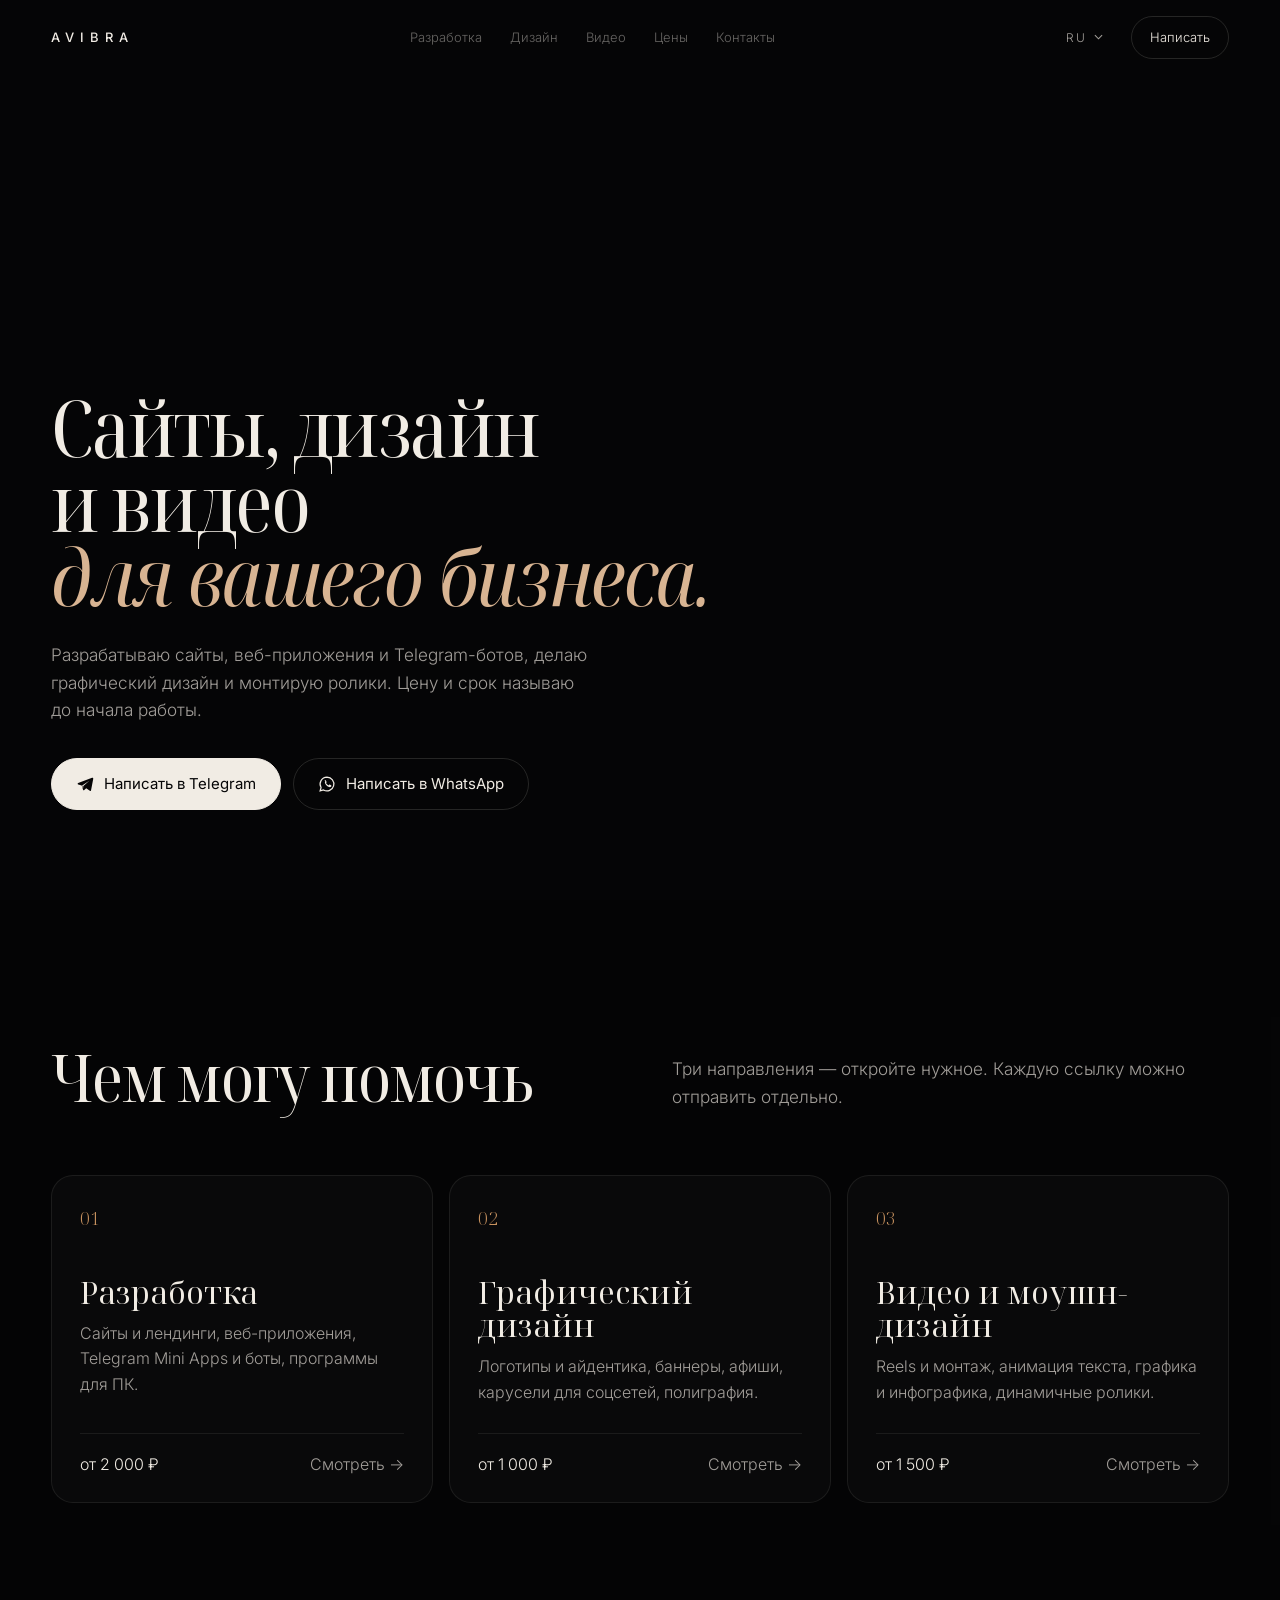
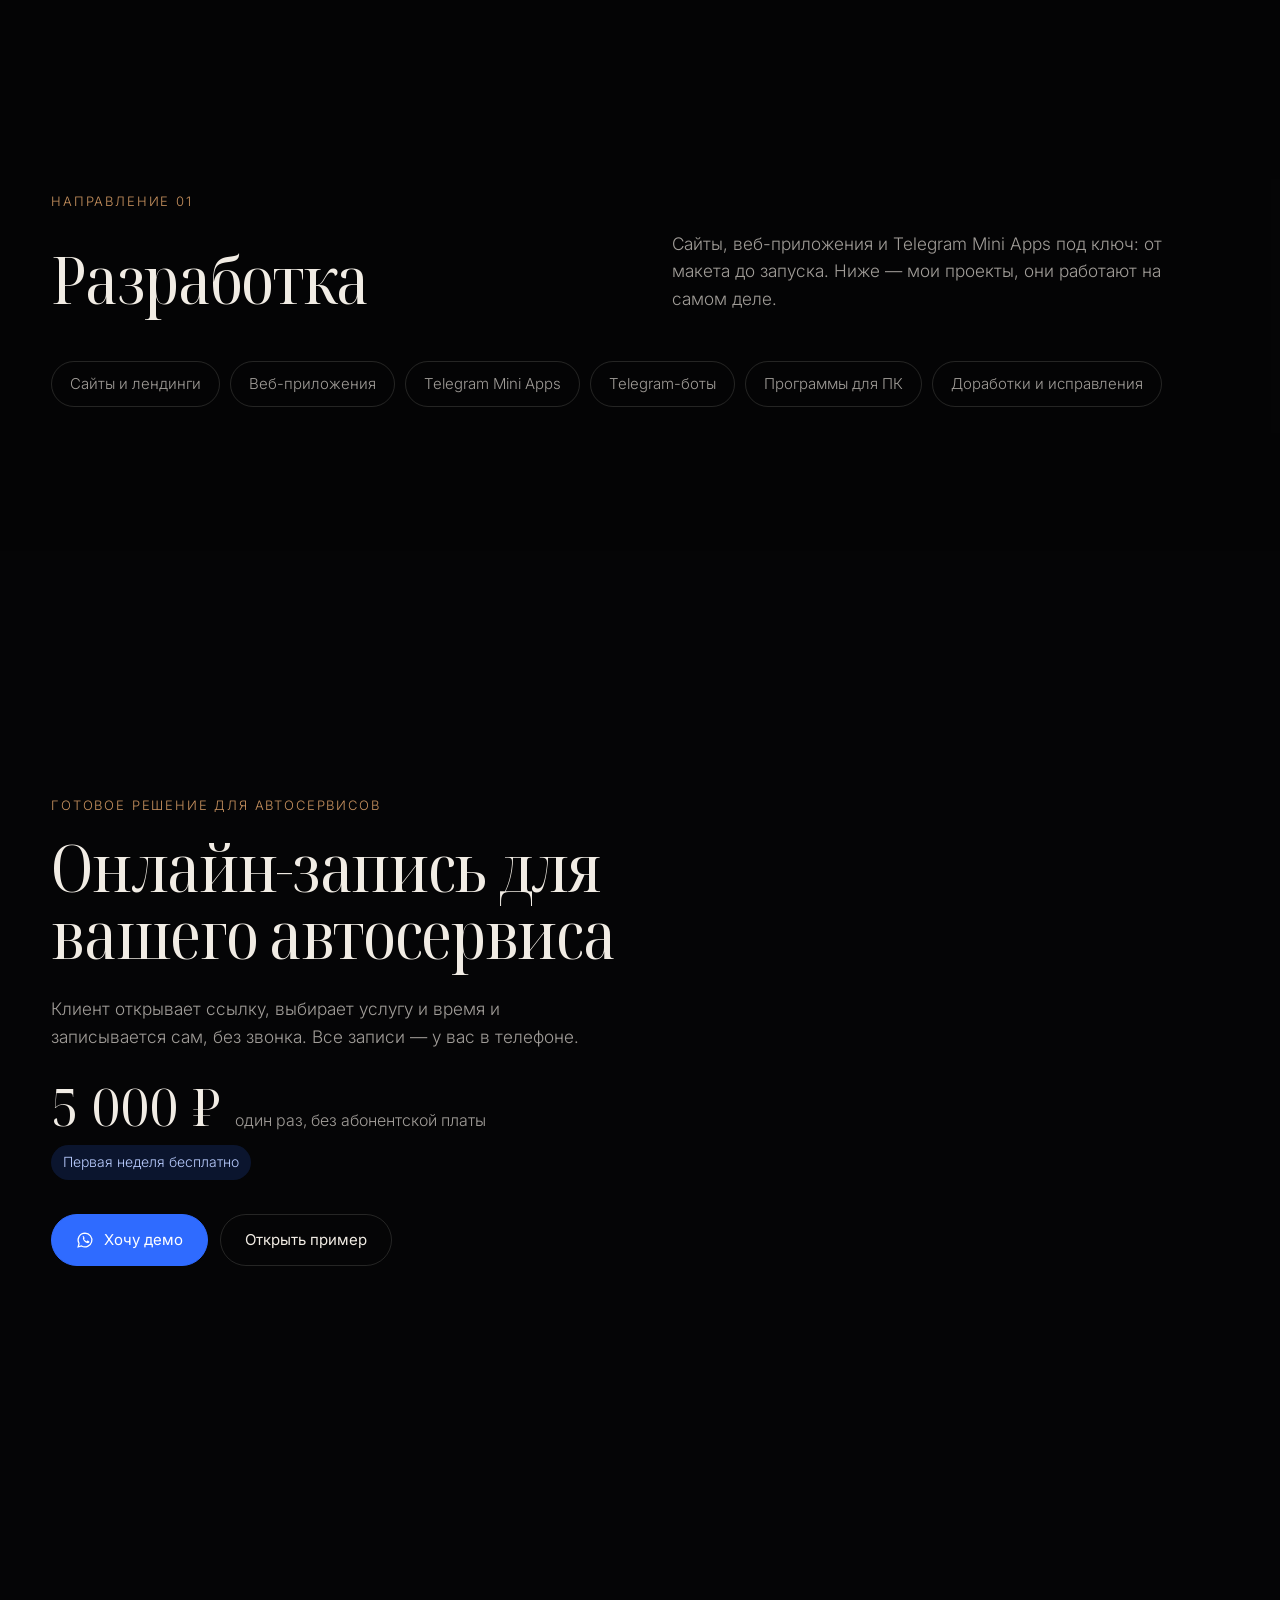
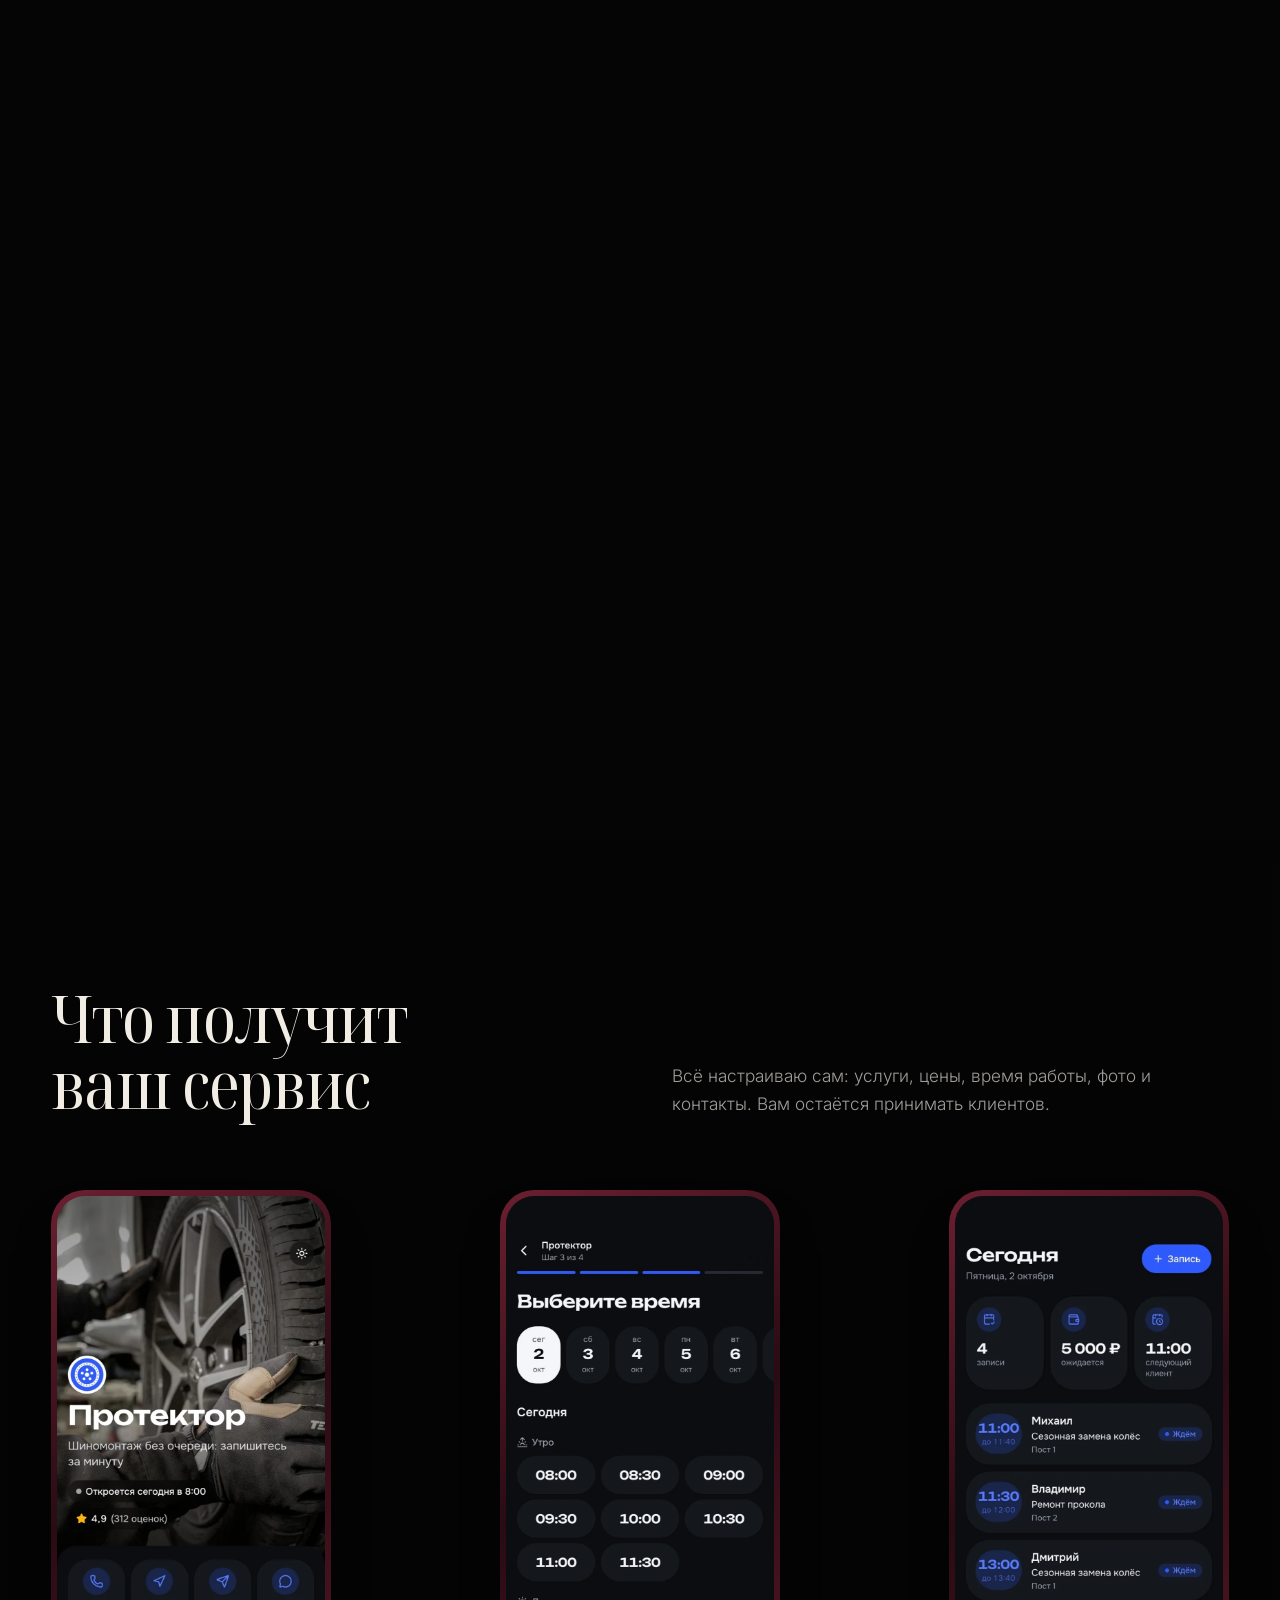
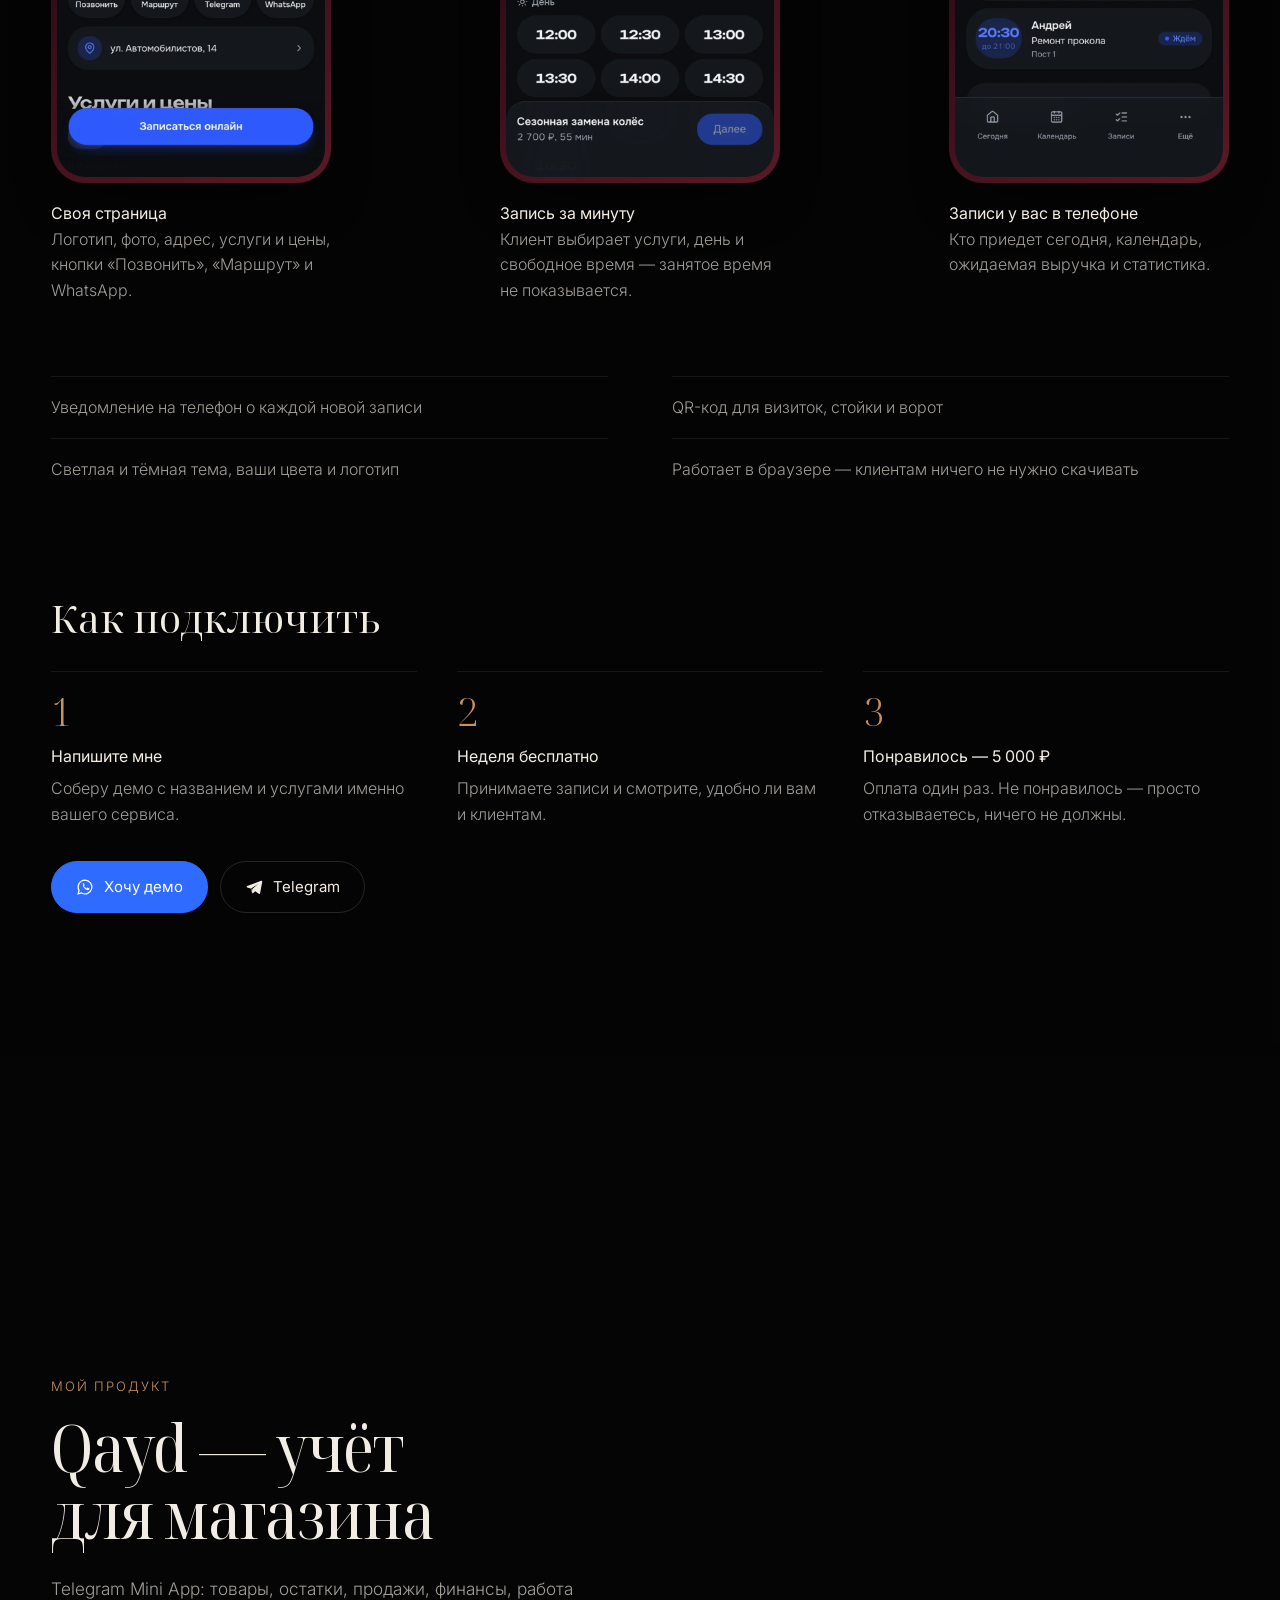
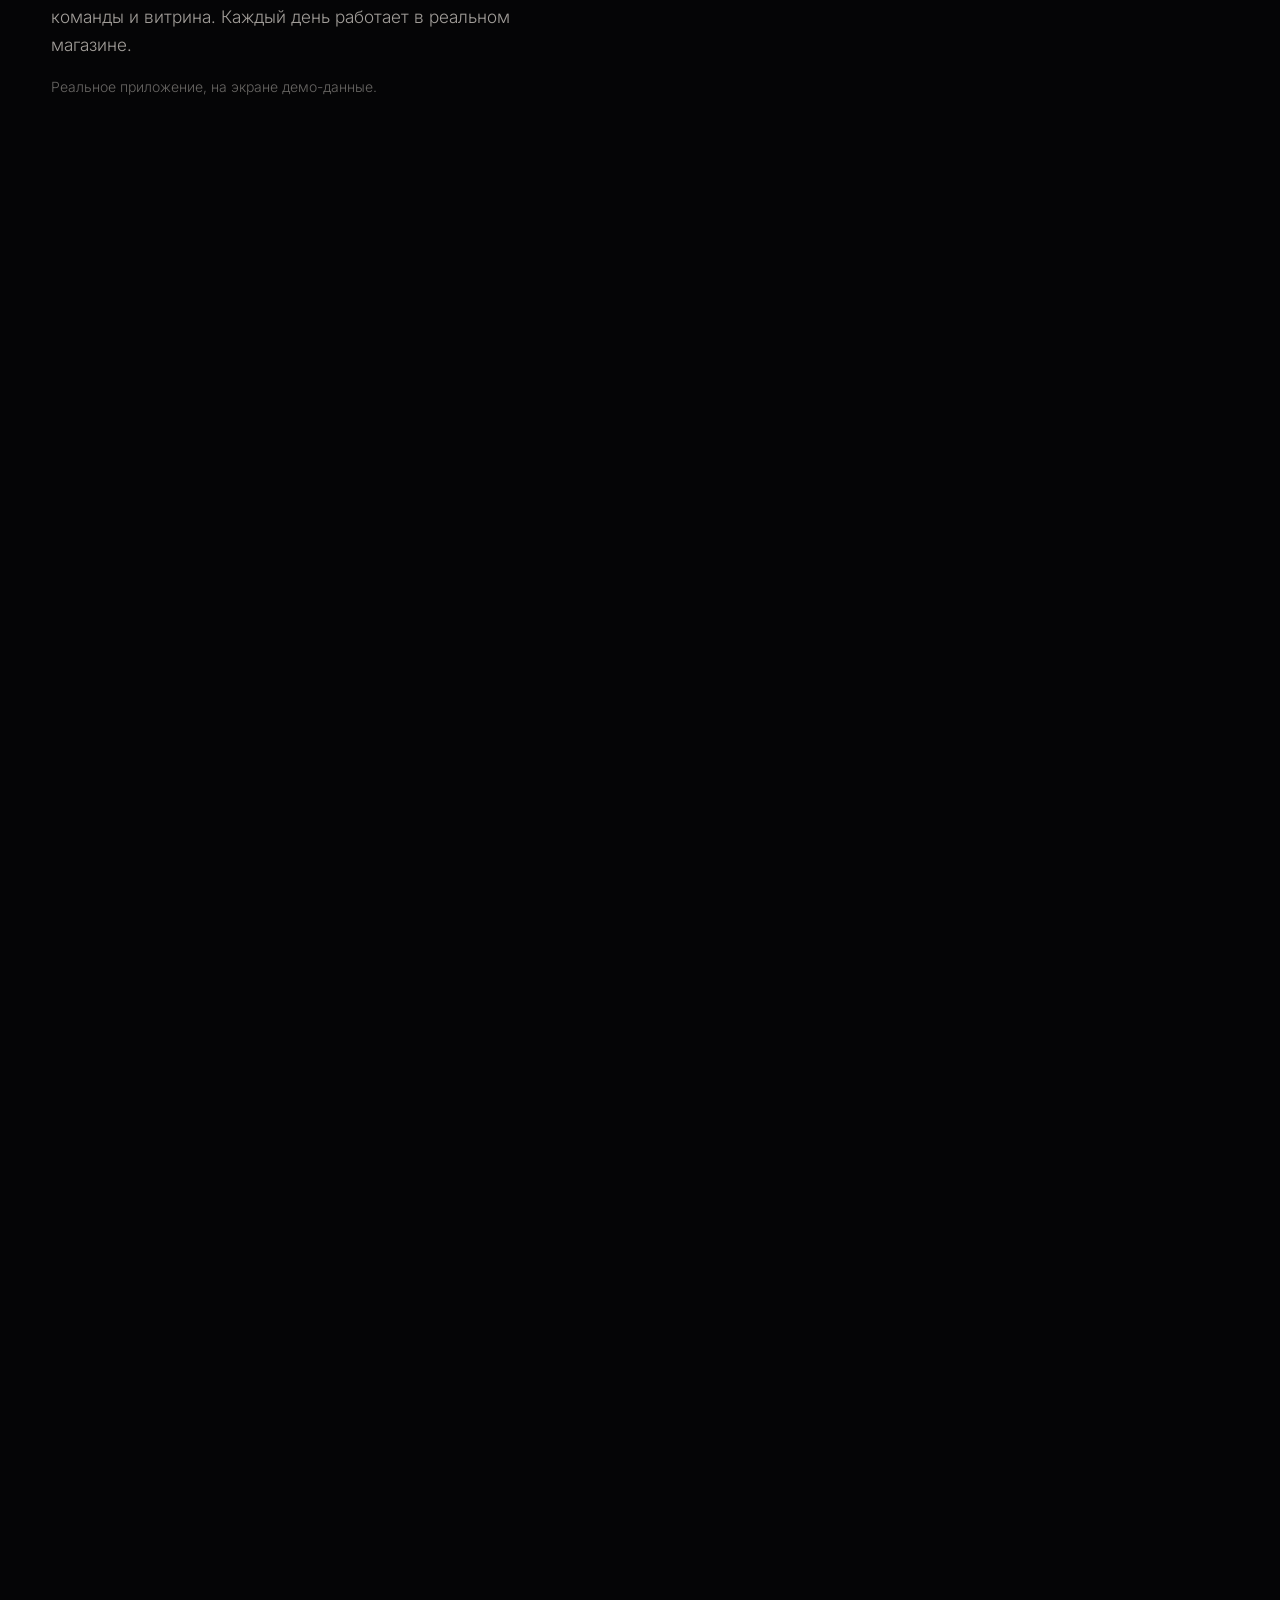
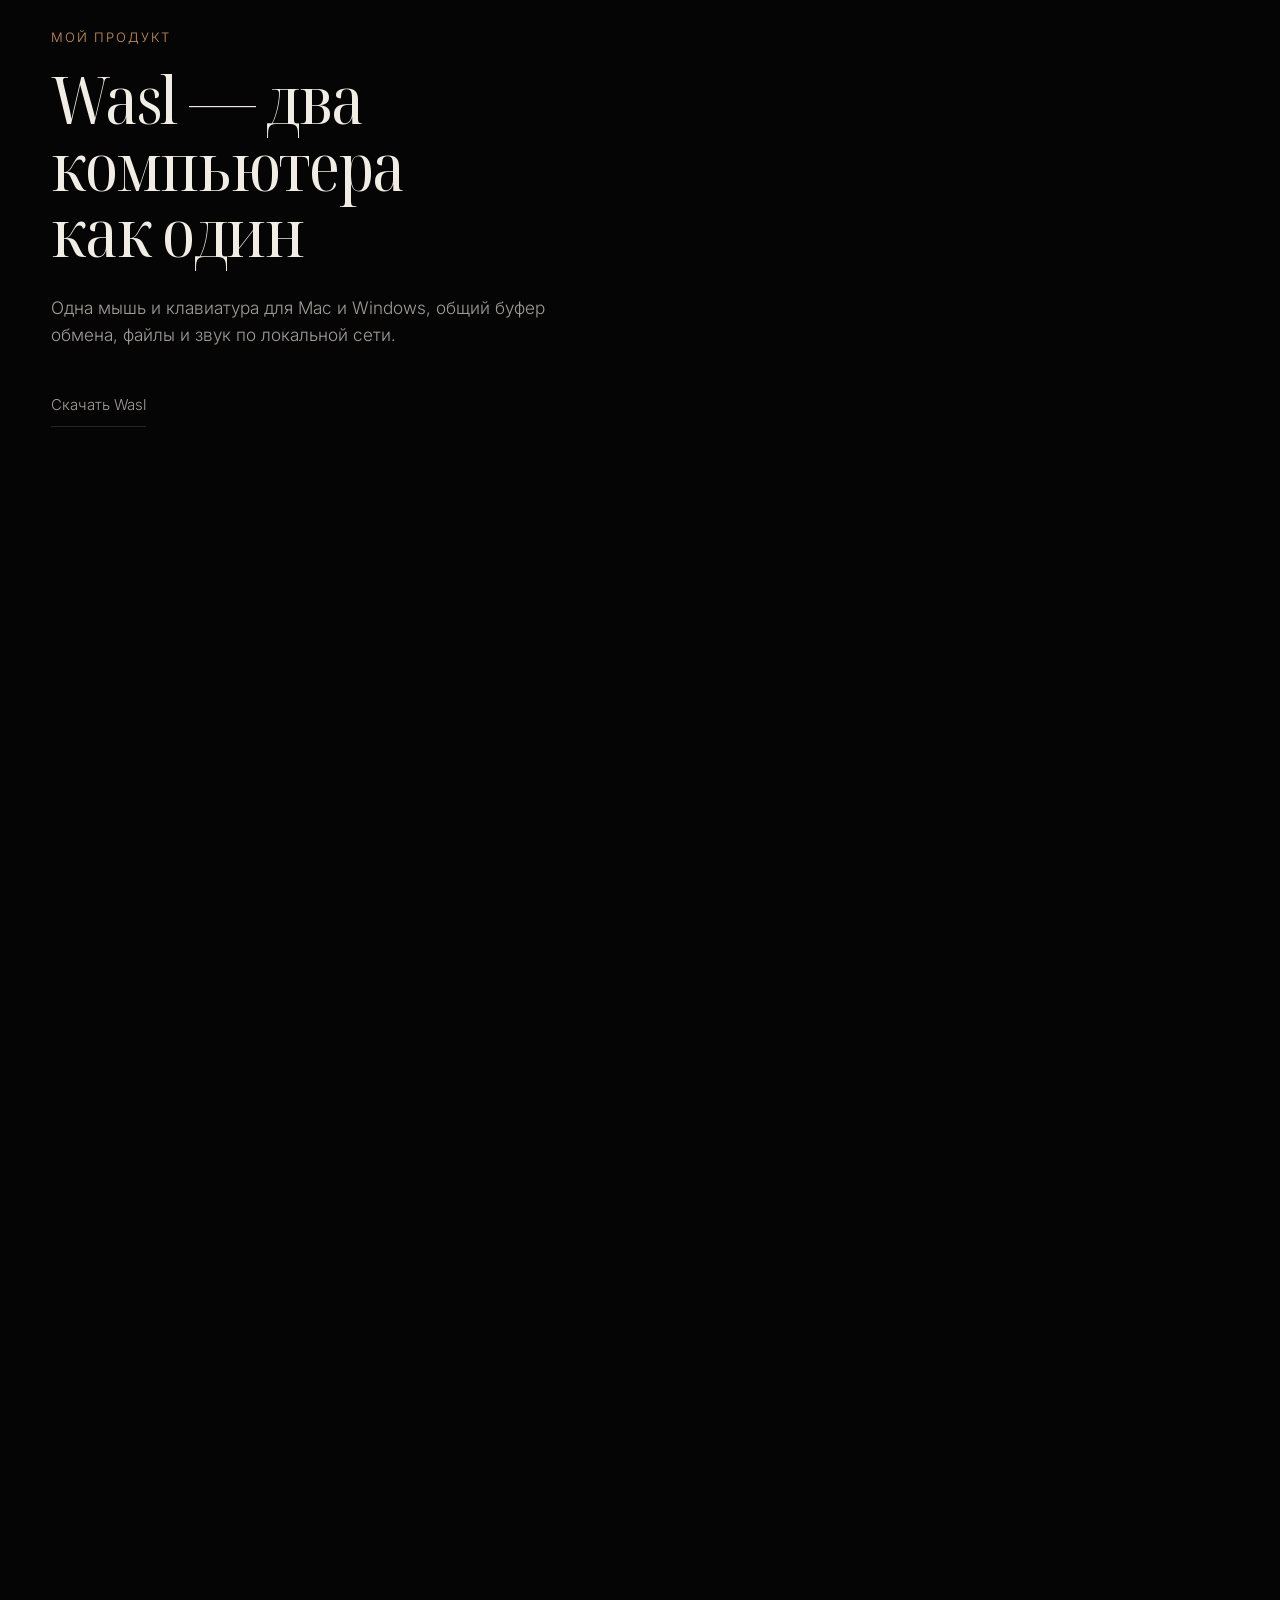
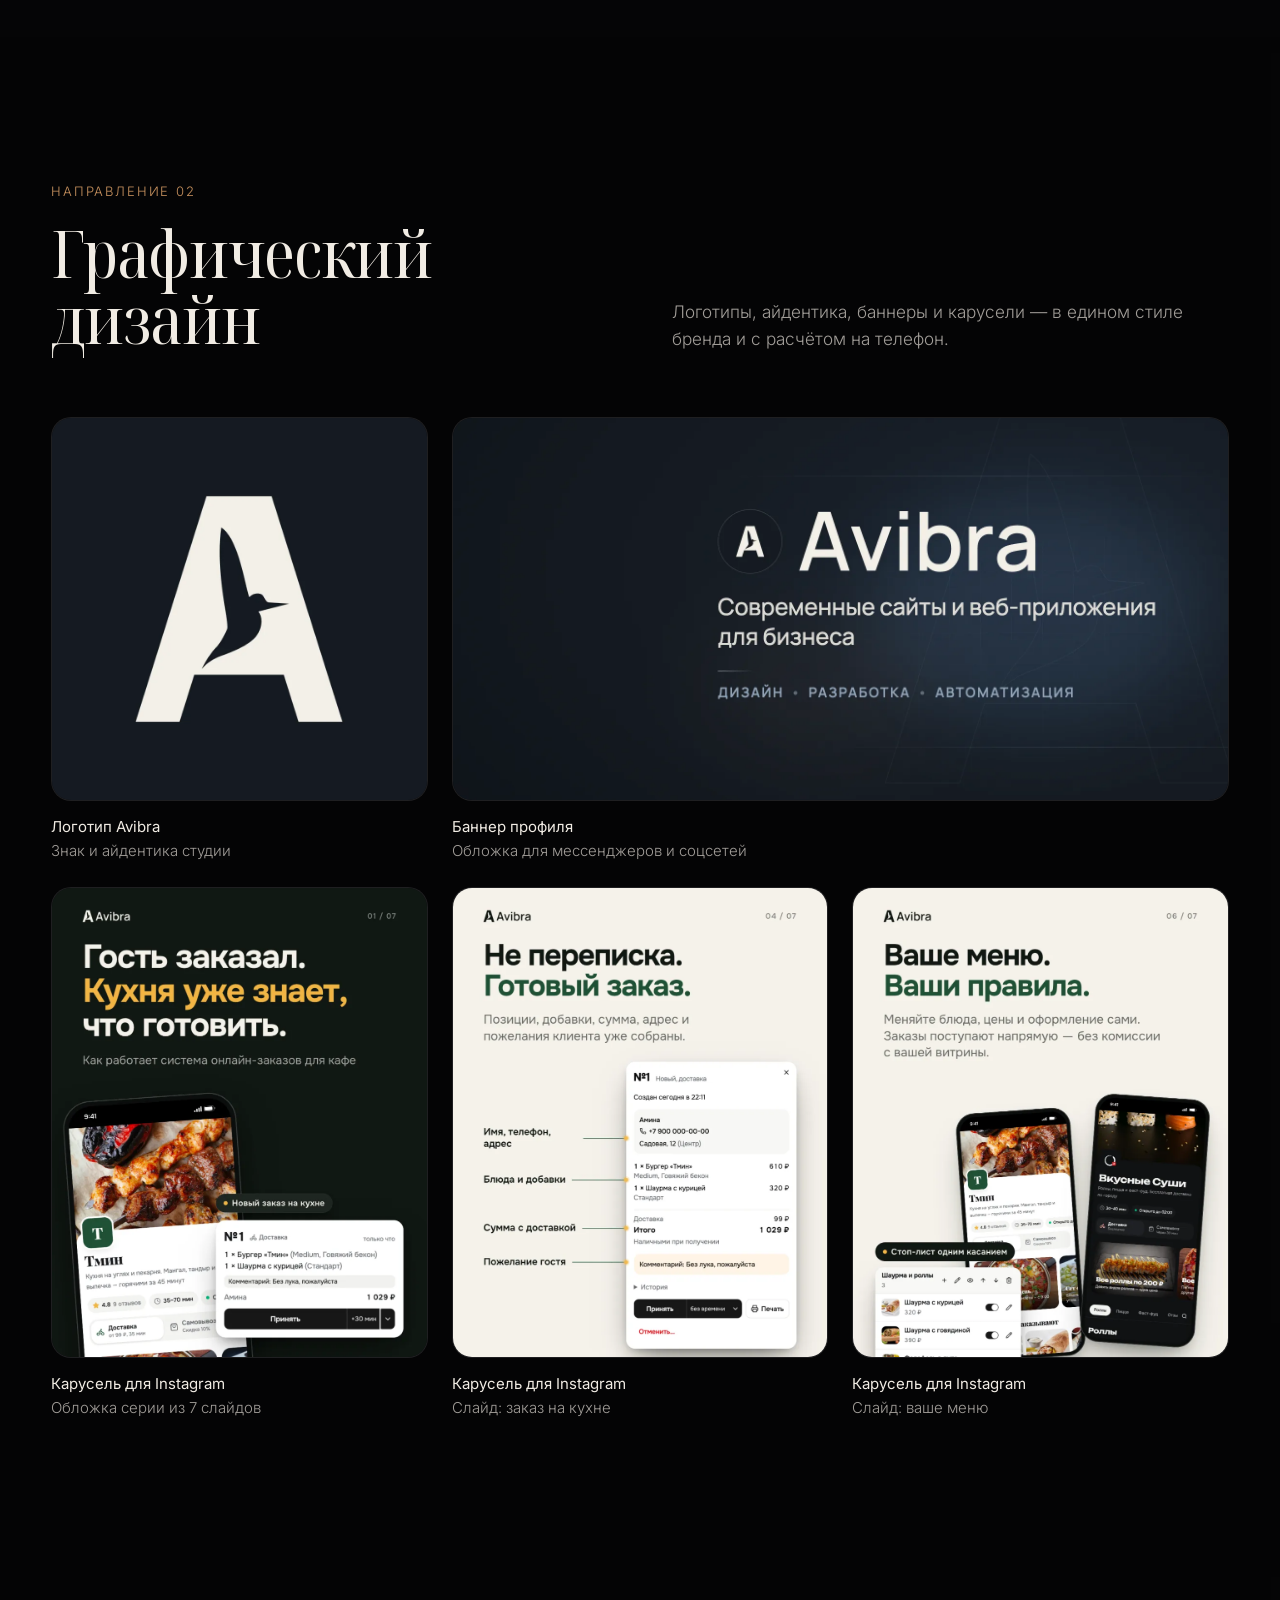
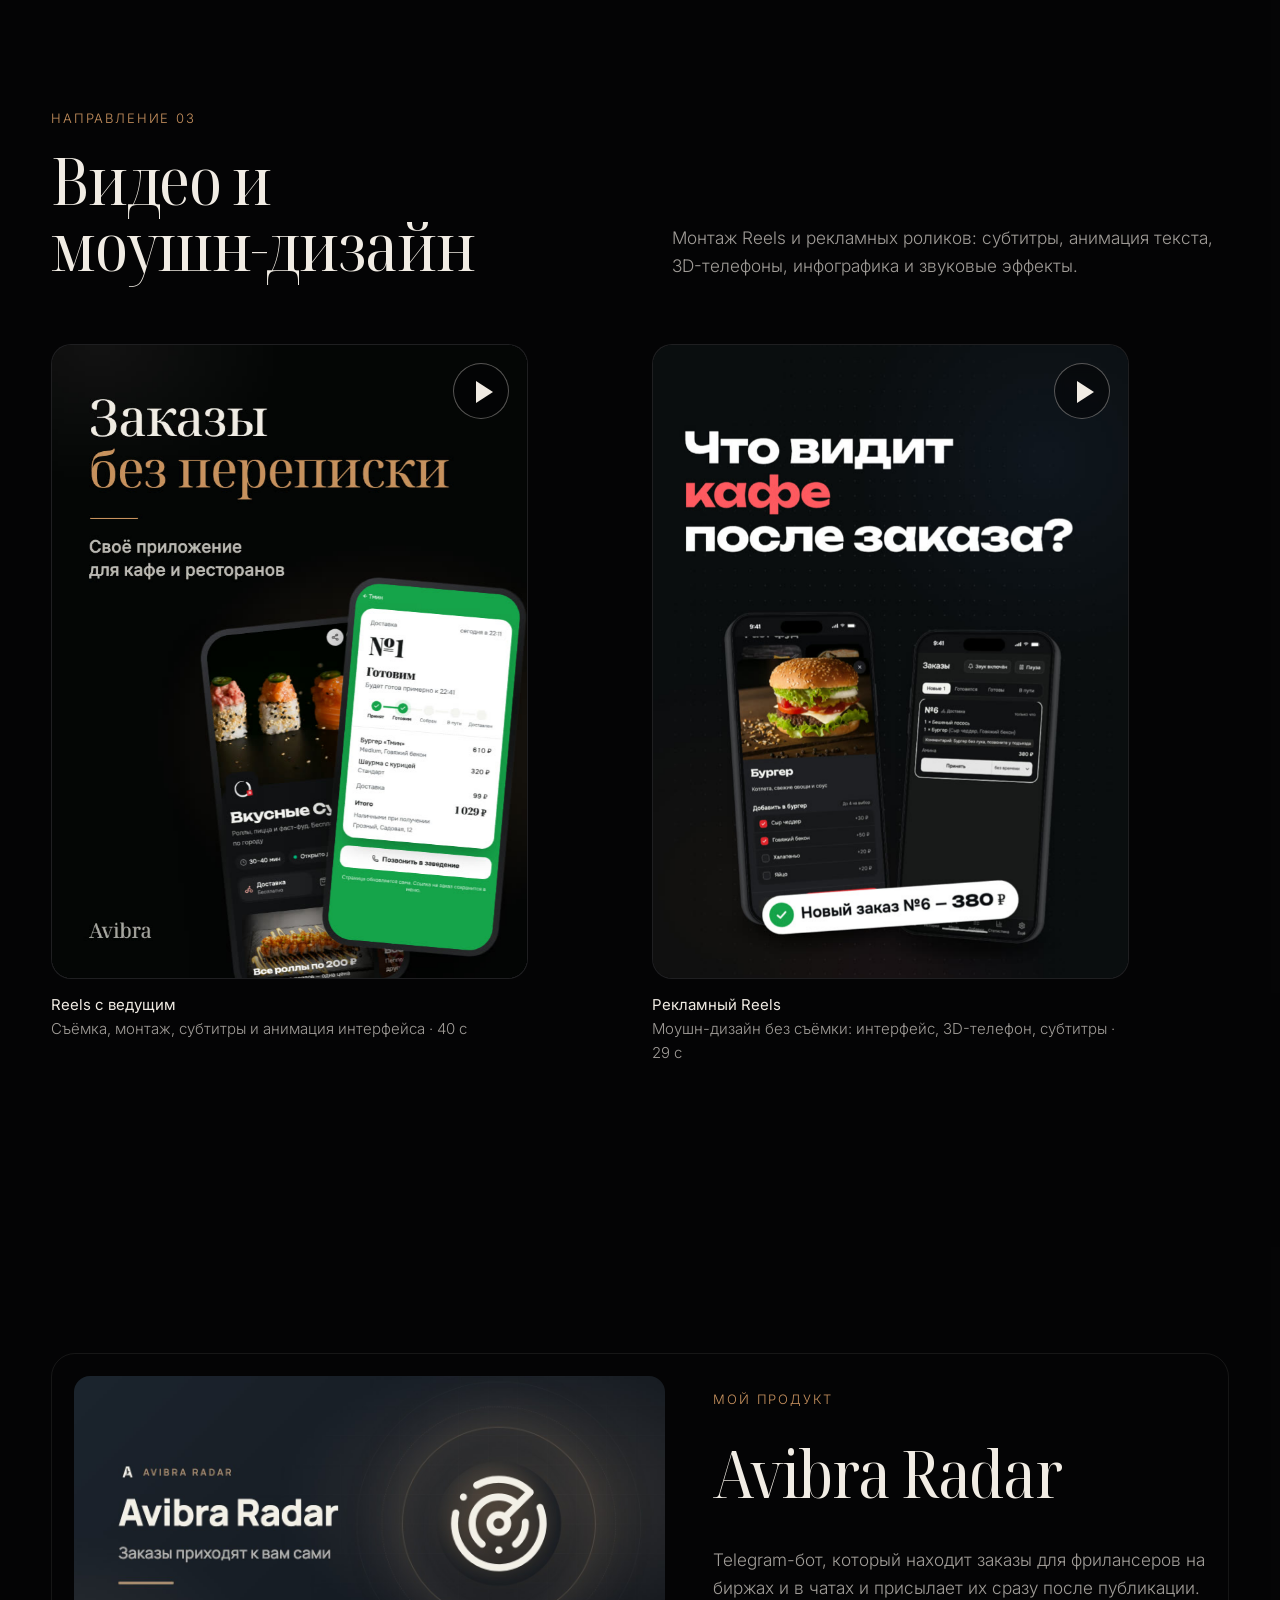
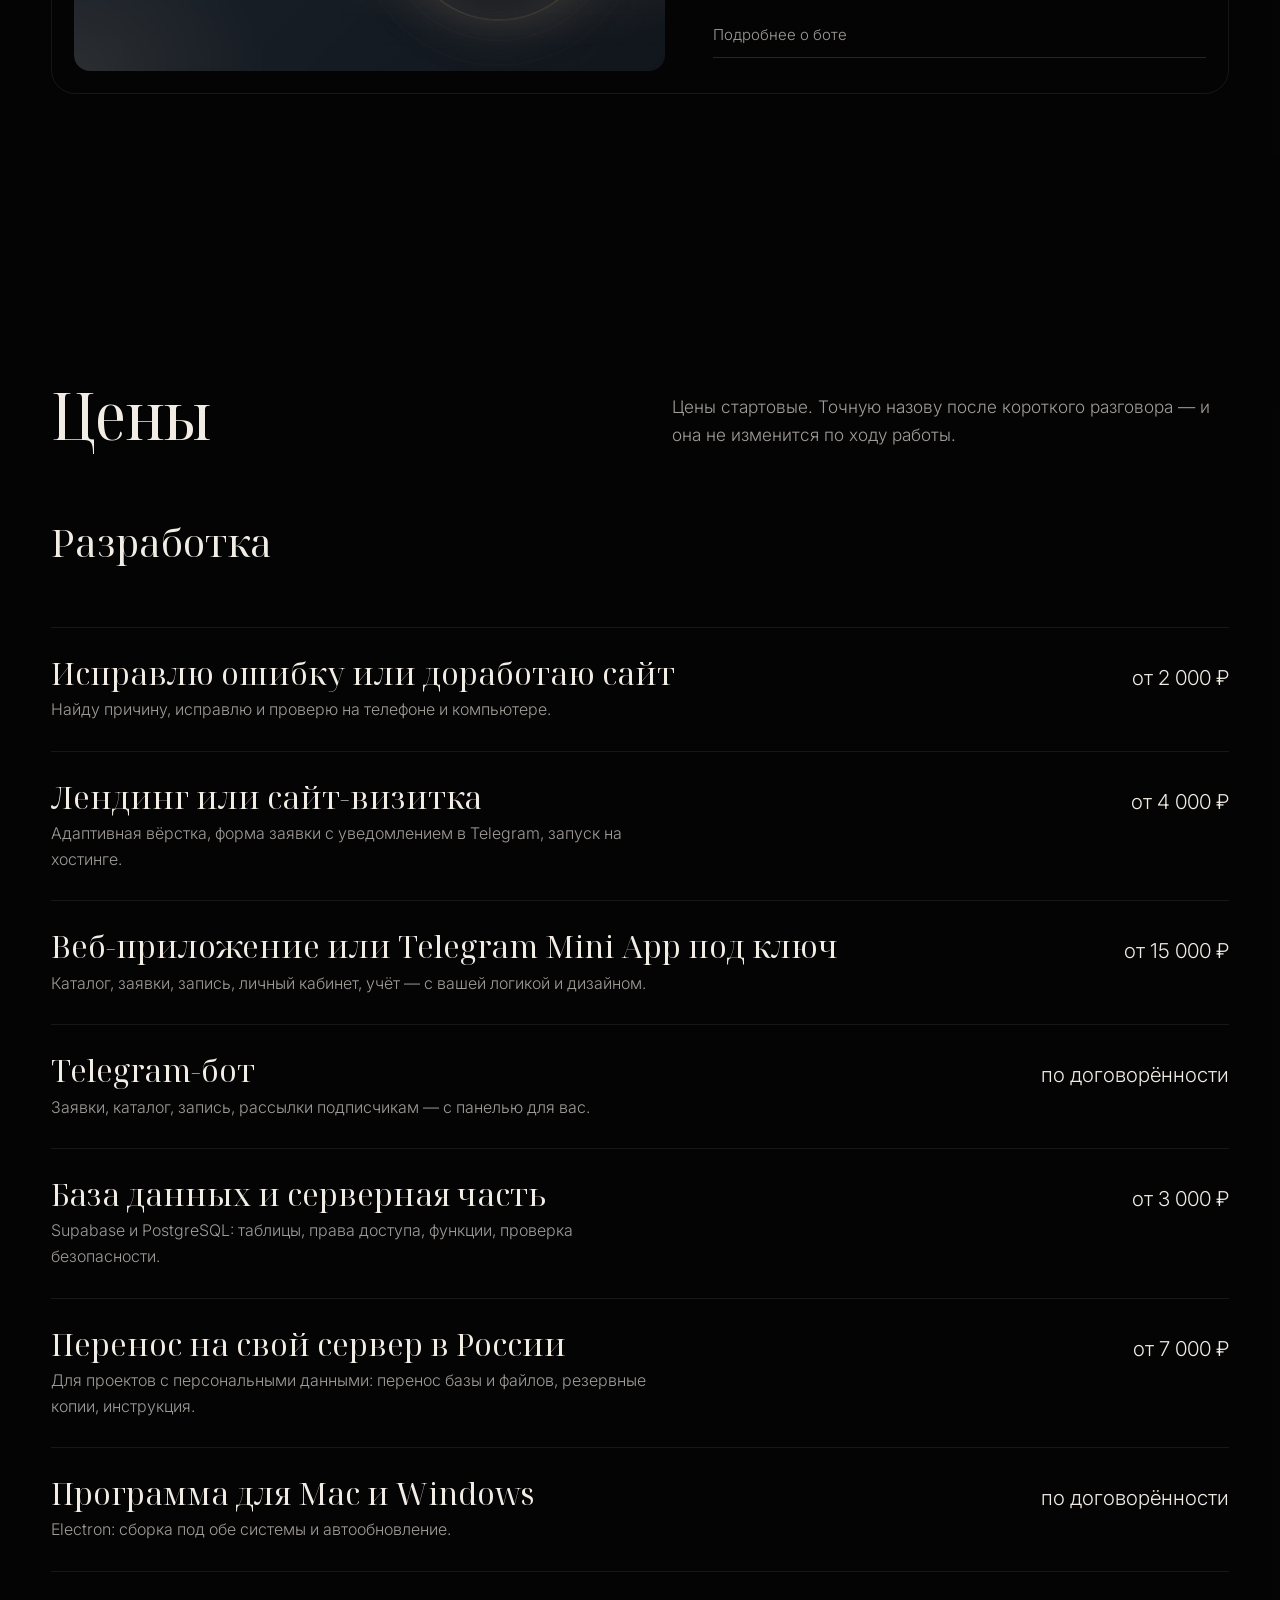
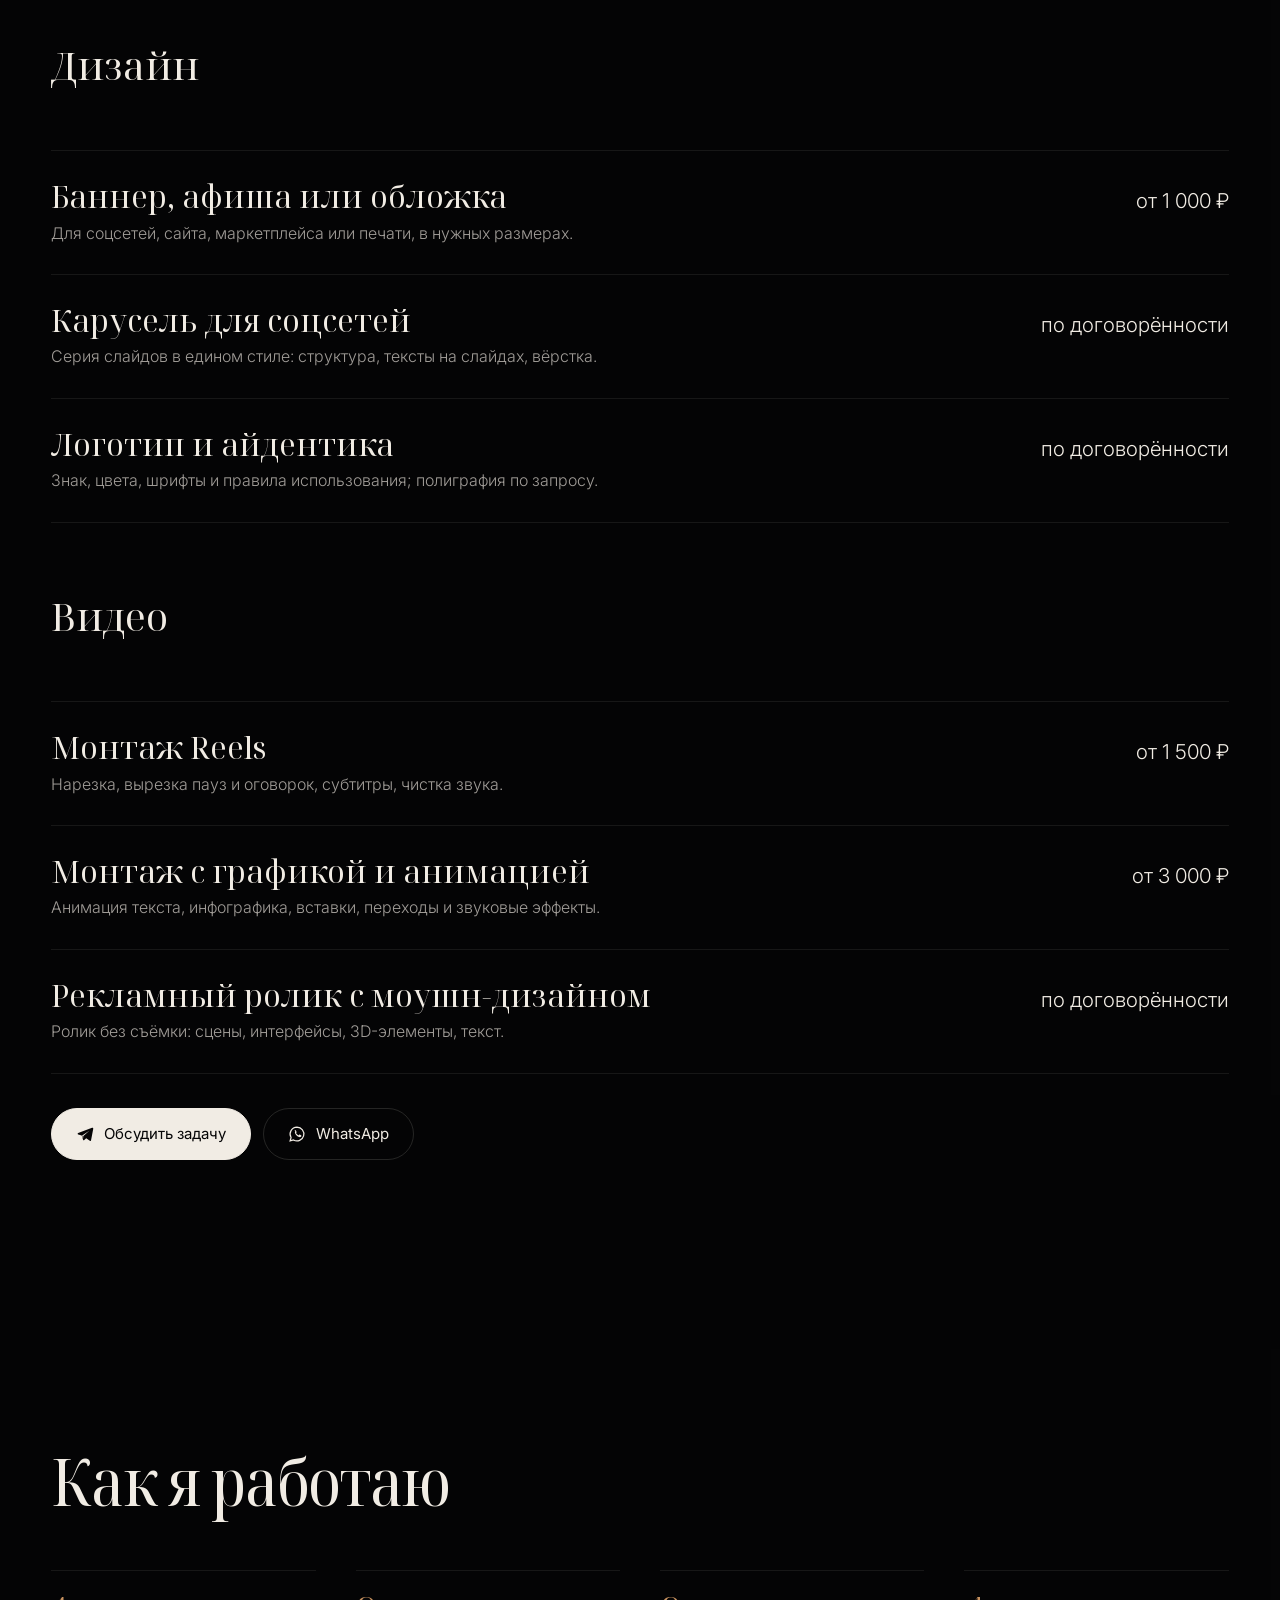
==== index.html @ 952ad15e "Блок «Мой продукт: Avibra Radar» на главной со ссылкой на страницу бота Co-Authored-By: Claude Opus " ====
<!doctype html>
<html lang="ru">
<head>
<meta charset="utf-8">
<meta name="viewport" content="width=device-width, initial-scale=1, viewport-fit=cover">
<title data-i18n="meta.title">Avibra — веб-приложения для бизнеса</title>
<meta name="description" data-i18n-attr="content:meta.desc" content="Онлайн-запись для автосервиса за 5 000 ₽ с бесплатной неделей. Веб-приложения, Telegram Mini App и доработки под заказ.">
<meta name="theme-color" content="#050506">
<link rel="icon" href="data:image/svg+xml,%3Csvg xmlns=%22http://www.w3.org/2000/svg%22 viewBox=%220 0 64 64%22%3E%3Crect width=%2264%22 height=%2264%22 rx=%2214%22 fill=%22%23050506%22/%3E%3Cpath d=%22M16 50 32 12 48 50M22 38h20%22 stroke=%22%23c8925f%22 stroke-width=%225%22 fill=%22none%22/%3E%3C/svg%3E">
<link rel="preconnect" href="https://fonts.googleapis.com">
<link rel="preconnect" href="https://fonts.gstatic.com" crossorigin>
<link href="https://fonts.googleapis.com/css2?family=Instrument+Serif:ital@0;1&family=Noto+Serif+Display:ital,wdth,wght@0,62.5..100,400;1,62.5..100,400&family=Inter:wght@300;400;500&display=swap" rel="stylesheet">
<link rel="modulepreload" href="assets/vendor/three.module.min.js">
<script type="importmap">
{ "imports": {
  "three": "./assets/vendor/three.module.min.js",
  "three/addons/": "./assets/vendor/",
  "gsap": "./assets/vendor/gsap-core.js"
} }
</script>
<style>
  :root {
    --bg: #050506;
    --ink: #f1ece4;
    --ink-dim: rgba(241, 236, 228, .66);
    --ink-mute: rgba(241, 236, 228, .42);
    --ink-faint: rgba(241, 236, 228, .14);
    --line: rgba(241, 236, 228, .08);
    --accent: #c8925f;           /* follows the section palette */
    --zapis: #2f6bff;            /* Zapis' own brand blue, used only in its section */
    --serif: "Instrument Serif", "Times New Roman", serif;
    --sans: "Inter", system-ui, -apple-system, "Segoe UI", sans-serif;
    --pad: clamp(20px, 4vw, 56px);
    --top: 76px;
    --ease: cubic-bezier(.2, .7, .1, 1);
    --measure: 34rem;
  }
  html:lang(ru) { --serif: "Noto Serif Display", "Times New Roman", serif; }
  *, *::before, *::after { box-sizing: border-box; }
  html {
    background: var(--bg); scroll-behavior: smooth; scroll-padding-top: var(--top);
    -webkit-tap-highlight-color: transparent; -webkit-text-size-adjust: 100%;
  }
  body {
    margin: 0; background: var(--bg); color: var(--ink);
    font-family: var(--sans); font-weight: 300; font-size: 16px; line-height: 1.6;
    -webkit-font-smoothing: antialiased; text-rendering: optimizeLegibility; overflow-x: clip;
  }
  @media (prefers-reduced-motion: reduce) { html { scroll-behavior: auto; } }
  a { color: inherit; text-decoration: none; }
  a, button { touch-action: manipulation; -webkit-user-select: none; user-select: none; }
  button { font: inherit; color: inherit; background: none; border: 0; padding: 0; cursor: pointer; }
  :focus-visible { outline: 1px solid var(--accent); outline-offset: 4px; }
  ::selection { background: var(--accent); color: var(--bg); }
  img { display: block; max-width: 100%; }

  /* ---------- WebGL stage (fixed behind everything) ---------- */
  #gl { position: fixed; top: 0; left: 0; right: 0; width: 100%; height: 100vh; height: 100lvh; display: block; z-index: 0; opacity: 0; transition: opacity 1.8s var(--ease); }
  .gl-ready #gl { opacity: 1; }
  .fallback {
    position: fixed; inset: 0; z-index: 0; display: none;
    background: radial-gradient(60vw 60vh at 66% 40%, rgba(120, 72, 36, .28), transparent 70%), var(--bg);
  }
  .no-webgl .fallback { display: block; }
  .no-webgl #gl { display: none; }

  /* ---------- header ---------- */
  .top {
    position: fixed; top: 0; left: 0; right: 0; height: var(--top); z-index: 20;
    display: flex; align-items: center; justify-content: space-between; gap: 24px; padding: 0 var(--pad);
    transition: background-color .5s var(--ease), border-color .5s var(--ease);
    border-bottom: 1px solid transparent;
  }
  .is-scrolled .top { background: rgba(5, 5, 6, .72); border-color: var(--line); backdrop-filter: blur(14px); -webkit-backdrop-filter: blur(14px); }
  .brand { font-weight: 500; font-size: 13px; letter-spacing: .46em; margin-right: -.46em; }
  .nav { display: flex; align-items: center; gap: 28px; font-size: 13px; color: var(--ink-mute); }
  .nav a { padding: 6px 0; transition: color .4s var(--ease); }
  .nav a.is-active { color: var(--ink); }
  .top-actions { display: flex; align-items: center; gap: 18px; }
  .lang { position: relative; }
  .lang-btn { display: inline-flex; align-items: center; gap: 7px; padding: 8px 10px; font-size: 12px; letter-spacing: .14em; color: var(--ink-dim); }
  .lang-btn svg { width: 9px; height: 6px; transition: transform .4s var(--ease); }
  .lang-btn[aria-expanded="true"] { color: var(--ink); }
  .lang-btn[aria-expanded="true"] svg { transform: rotate(180deg); }
  .lang-menu {
    position: absolute; top: calc(100% + 8px); right: -12px; z-index: 40; min-width: 150px; padding: 6px;
    display: flex; flex-direction: column; border: 1px solid var(--ink-faint); border-radius: 14px;
    background: rgba(10, 10, 12, .92); backdrop-filter: blur(14px); -webkit-backdrop-filter: blur(14px);
  }
  .lang-menu[hidden] { display: none; }
  .lang-menu button { display: flex; align-items: center; gap: 12px; padding: 10px 12px; border-radius: 9px; text-align: left; font-size: 14px; color: var(--ink-dim); }
  .lang-menu button b { font-weight: 400; font-size: 11px; letter-spacing: .14em; color: var(--ink-mute); width: 22px; }
  .lang-menu button[aria-checked="true"] { color: var(--ink); }
  .lang-menu button[aria-checked="true"] b { color: var(--accent); }
  .top .cta { font-size: 13px; padding: 10px 18px; border: 1px solid var(--ink-faint); border-radius: 999px; transition: border-color .4s var(--ease); }
  .menu-btn { display: none; font-size: 14px; padding: 10px 0; }
  .mnav {
    position: fixed; inset: 0; z-index: 30; padding: calc(var(--top) + 24px) var(--pad) 40px;
    background: rgba(5, 5, 6, .96); backdrop-filter: blur(14px); -webkit-backdrop-filter: blur(14px);
    display: flex; flex-direction: column; justify-content: space-between;
  }
  .mnav[hidden] { display: none; }
  .mnav ul { list-style: none; margin: 0; padding: 0; }
  .mnav li a { display: block; font-family: var(--serif); font-size: clamp(2.2rem, 10vw, 3.4rem); line-height: 1.2; }
  .mnav .close { position: absolute; top: 0; right: var(--pad); height: var(--top); font-size: 14px; }
  .mnav .mnav-contacts { display: grid; gap: 12px; }

  /* ---------- shared type ---------- */
  main { position: relative; z-index: 2; }
  .h1, .h2 { margin: 0; font-family: var(--serif); font-weight: 400; letter-spacing: -.012em; text-wrap: balance; }
  .h1 { font-size: clamp(3rem, min(6.2vw, 11vh), 7.2rem); line-height: .94; }
  .h2 { font-size: clamp(2.4rem, 5.2vw, 4.8rem); line-height: 1; }
  html:lang(ru) .h1, html:lang(ru) .h2 { font-stretch: 76%; letter-spacing: -.02em; }
  .h1 .line, .h2 .line { display: block; }
  .h1 em, .h2 em { font-style: italic; color: color-mix(in srgb, var(--accent) 62%, var(--ink)); }
  .lead { margin: 28px 0 0; max-width: var(--measure); font-size: clamp(17px, 1.35vw, 19px); color: var(--ink-dim); }
  .note { margin: 18px 0 0; font-size: 14px; color: var(--ink-mute); }
  .kicker { margin: 0 0 22px; font-size: 14px; color: var(--accent); }

  /* letters of the big titles rise in once (hero on load, contact when reached) */
  .word { display: inline-block; white-space: nowrap; }
  .char { display: inline-block; opacity: 0; filter: blur(12px); transform: translate3d(0, .3em, 0); }
  .is-in .char {
    opacity: 1; filter: blur(0); transform: none;
    transition: opacity 1s var(--ease), filter 1.2s var(--ease), transform 1.2s var(--ease);
    transition-delay: calc(var(--i) * 28ms + 120ms); will-change: transform, opacity, filter;
  }
  @media (pointer: coarse) { .char { filter: none; } }

  /* ---------- buttons ---------- */
  .actions { display: flex; flex-wrap: wrap; gap: 12px; margin-top: 34px; }
  .btn {
    display: inline-flex; align-items: center; gap: 10px; min-height: 52px; padding: 0 24px; border-radius: 999px;
    font-size: 15px; font-weight: 400; border: 1px solid var(--ink-faint); color: var(--ink);
    transition: background-color .4s var(--ease), border-color .4s var(--ease), color .4s var(--ease), opacity .2s;
  }
  .btn svg { width: 18px; height: 18px; flex: none; }
  .btn-main { background: var(--ink); color: var(--bg); border-color: var(--ink); }
  .btn-zapis { background: var(--zapis); border-color: var(--zapis); color: #fff; }
  .btn:active { opacity: .75; }
  .text-link { display: inline-flex; align-items: center; min-height: 44px; font-size: 15px; color: var(--ink-dim); border-bottom: 1px solid var(--ink-faint); }

  /* ---------- hero & contact: full screens over the 3D monogram ---------- */
  .stage {
    min-height: 100svh; display: flex; flex-direction: column; justify-content: flex-end;
    padding: calc(var(--top) + 40px) var(--pad) clamp(48px, 10vh, 112px);
  }
  .stage-copy { max-width: 46rem; }

  /* ---------- showcases: the section pins while its device stands in frame ---------- */
  .showcase { position: relative; height: 210svh; }
  .pin {
    position: sticky; top: 0; height: 100svh;
    display: grid; grid-template-columns: minmax(0, 1fr) minmax(0, 1fr); align-items: center; gap: clamp(24px, 4vw, 72px);
    padding: calc(var(--top) + 24px) var(--pad) 40px;
  }
  .device-box { position: relative; height: min(76svh, 760px); }
  .device-box.wide { height: min(62svh, 560px); }
  .device-box .shot { display: none; }
  .no-webgl .device-box .shot { display: block; height: 100%; width: auto; margin: 0 auto; border-radius: 28px; object-fit: contain; }
  .price { display: flex; align-items: baseline; gap: 14px; flex-wrap: wrap; margin-top: 30px; }
  .price b { font-family: var(--serif); font-weight: 400; font-size: clamp(2.6rem, 4vw, 3.6rem); line-height: 1; }
  .price span { color: var(--ink-dim); }
  .tag { display: inline-block; margin-top: 12px; padding: 6px 12px; border-radius: 999px; font-size: 14px; background: rgba(47, 107, 255, .16); color: #b9ccff; }

  /* ---------- regular sections ---------- */
  .section { padding: clamp(96px, 16vh, 168px) var(--pad); background: rgba(5, 5, 6, .84); }
  .wrap { max-width: 1240px; margin: 0 auto; }
  .head { display: grid; grid-template-columns: minmax(0, 1fr) minmax(0, 1fr); gap: 24px 64px; align-items: end; }
  .head .lead { margin: 0; }

  .screens { display: grid; grid-template-columns: repeat(3, minmax(0, 280px)); justify-content: space-between; gap: clamp(16px, 3vw, 40px); margin: 72px 0 0; padding: 0; list-style: none; }
  .screens figure { margin: 0; }
  .phone-frame { padding: 6px; border-radius: 34px; background: linear-gradient(150deg, #6b1f30, #2a0b14 45%, #5a1828); box-shadow: 0 30px 60px -30px rgba(0, 0, 0, .9); }
  .phone-frame img { width: 100%; height: auto; border-radius: 28px; }
  .screens figcaption { margin-top: 18px; color: var(--ink-dim); max-width: 22rem; }
  .screens figcaption b { display: block; font-weight: 400; color: var(--ink); }

  .features { margin: 72px 0 0; padding: 0; list-style: none; display: grid; grid-template-columns: repeat(2, minmax(0, 1fr)); column-gap: 64px; }
  .features li { padding: 18px 0; border-top: 1px solid var(--line); color: var(--ink-dim); }

  .steps { margin: 0; padding: 0; list-style: none; counter-reset: s; display: grid; grid-template-columns: repeat(var(--n, 3), minmax(0, 1fr)); gap: 40px; }
  .steps li { counter-increment: s; padding-top: 20px; border-top: 1px solid var(--line); color: var(--ink-dim); }
  .steps li::before { content: counter(s); display: block; margin-bottom: 14px; font-family: var(--serif); font-size: 2.4rem; line-height: 1; color: var(--accent); }
  .steps b { display: block; font-weight: 400; color: var(--ink); margin-bottom: 6px; }
  .sub-title { margin: 96px 0 32px; font-family: var(--serif); font-weight: 400; font-size: clamp(1.8rem, 3vw, 2.6rem); line-height: 1.1; }

  .prices { margin: 64px 0 0; padding: 0; list-style: none; }
  .prices li { display: grid; grid-template-columns: minmax(0, 1fr) auto; gap: 8px 40px; align-items: baseline; padding: 28px 0; border-top: 1px solid var(--line); }
  .prices li:last-child { border-bottom: 1px solid var(--line); }
  .prices h3 { margin: 0; font-family: var(--serif); font-weight: 400; font-size: clamp(1.5rem, 2.4vw, 2.1rem); line-height: 1.15; }
  .prices p { margin: 6px 0 0; color: var(--ink-dim); max-width: 38rem; }
  .prices .cost { font-size: clamp(18px, 1.6vw, 21px); white-space: nowrap; text-align: right; }

  .contacts { display: grid; gap: 12px; margin-top: 34px; }
  .contacts .btn { width: fit-content; }
  .foot { position: relative; z-index: 2; display: flex; justify-content: space-between; gap: 16px; flex-wrap: wrap; padding: 28px var(--pad); border-top: 1px solid var(--line); font-size: 14px; color: var(--ink-mute); background: var(--bg); }

  /* ---------- cursor (mouse only) ---------- */
  .cursor-ring, .cursor-dot { position: fixed; left: 0; top: 0; z-index: 60; pointer-events: none; border-radius: 50%; opacity: 0; will-change: transform; }
  .cursor-ring { width: 38px; height: 38px; margin: -19px 0 0 -19px; border: 1px solid rgba(241, 236, 228, .42); transition: opacity .4s, border-color .4s, transform 0s; }
  .cursor-dot { width: 5px; height: 5px; margin: -2.5px 0 0 -2.5px; background: var(--ink); }
  .has-cursor .cursor-ring, .has-cursor .cursor-dot { opacity: 1; }
  .has-cursor.cursor-out .cursor-ring, .has-cursor.cursor-out .cursor-dot { opacity: 0; }
  .has-cursor .cursor-ring.is-hover { border-color: var(--accent); }
  .has-cursor, .has-cursor a, .has-cursor button { cursor: none; }

  /* hover only where a precise pointer can hover */
  @media (hover: hover) and (pointer: fine) {
    .nav a:hover, .lang-btn:hover { color: var(--ink); }
    .top .cta:hover { border-color: var(--accent); }
    .btn:hover { border-color: var(--accent); }
    .btn-main:hover { background: transparent; color: var(--ink); }
    .btn-zapis:hover { background: #4a80ff; }
    .text-link:hover { color: var(--ink); border-color: var(--accent); }
    .lang-menu button:hover { background: rgba(241, 236, 228, .06); color: var(--ink); }
  }


  /* ---------- directions, galleries, video ---------- */
  .dirs { margin: 64px 0 0; padding: 0; list-style: none; display: grid; grid-template-columns: repeat(3, minmax(0, 1fr)); gap: 16px; }
  .dir { position: relative; display: flex; flex-direction: column; height: 100%; padding: 28px 28px 24px; border: 1px solid var(--line); border-radius: 22px; background: rgba(241, 236, 228, .025); transition: border-color .5s var(--ease), background-color .5s var(--ease), transform .6s var(--ease); }
  .dir-n { font-family: var(--serif); font-size: 1.1rem; color: var(--accent); }
  .dir h3 { margin: 44px 0 0; font-family: var(--serif); font-weight: 400; font-size: clamp(1.7rem, 2.4vw, 2.2rem); line-height: 1.08; }
  .dir p { margin: 12px 0 28px; color: var(--ink-dim); }
  .dir-foot { margin-top: auto; display: flex; justify-content: space-between; align-items: baseline; gap: 12px; padding-top: 18px; border-top: 1px solid var(--line); }
  .dir-p { color: var(--ink); }
  .dir-go { color: var(--ink-dim); transition: color .4s, transform .5s var(--ease); }
  .kicker { margin: 0 0 18px; font-size: 13px; letter-spacing: .14em; text-transform: uppercase; color: var(--accent); }
  .part .head { margin-top: 0; }
  .chips { display: flex; flex-wrap: wrap; gap: 10px; margin: 48px 0 0; padding: 0; list-style: none; }
  .chips li { padding: 10px 18px; border: 1px solid var(--ink-faint); border-radius: 999px; color: var(--ink-dim); font-size: 15px; }
  .gallery, .videos { margin: 64px 0 0; padding: 0; list-style: none; display: grid; grid-template-columns: repeat(12, minmax(0, 1fr)); gap: clamp(14px, 2vw, 24px); }
  .gallery figure, .videos figure { margin: 0; }
  .g-sq { grid-column: span 4; } .g-wide { grid-column: span 8; } .g-tall { grid-column: span 4; }
  .g-img, .v-box { overflow: hidden; border-radius: 20px; border: 1px solid var(--line); background: #0d0d10; }
  .g-img img { width: 100%; height: 100%; object-fit: cover; transition: transform 1.2s var(--ease); }
  .g-sq .g-img, .g-wide .g-img { aspect-ratio: auto; height: clamp(220px, 30vw, 420px); }
  .g-tall .g-img { aspect-ratio: 4 / 5; }
  .gallery figcaption, .videos figcaption { margin-top: 14px; color: var(--ink-dim); font-size: 15px; }
  .gallery figcaption b, .videos figcaption b { display: block; font-weight: 400; color: var(--ink); }
  .v-tall { grid-column: span 5; } .v-tall + .v-tall { grid-column: 7 / span 5; }
  .v-box video { display: block; width: 100%; height: auto; background: #000; }
  .v-play { position: relative; display: block; width: 100%; padding: 0; }
  /* cover cropped like the Instagram grid (3:4, centre); the full 9:16 video opens on tap */
  .v-play img { width: 100%; height: auto; aspect-ratio: 3 / 4; object-fit: cover; object-position: 50% 24%; }
  .v-icon { position: absolute; right: 18px; top: 18px; width: 56px; height: 56px; border-radius: 50%; background: rgba(5, 5, 6, .55); border: 1px solid rgba(241, 236, 228, .35); backdrop-filter: blur(6px); -webkit-backdrop-filter: blur(6px); transition: transform .5s var(--ease), background-color .4s; }
  .v-icon::after { content: ""; position: absolute; left: 22px; top: 17px; border-style: solid; border-width: 11px 0 11px 17px; border-color: transparent transparent transparent var(--ink); }
  @media (hover: hover) and (pointer: fine) { .v-play:hover .v-icon { transform: scale(1.08); background: rgba(5, 5, 6, .75); } }
  .prices + .sub-title, .head + .sub-title { margin-top: 72px; }
  @media (hover: hover) and (pointer: fine) {
    .dir:hover { border-color: var(--ink-faint); background: rgba(241, 236, 228, .05); transform: translateY(-4px); }
    .dir:hover .dir-go { color: var(--ink); transform: translateX(4px); }
    .g-img:hover img { transform: scale(1.035); }
  }
  @media (max-width: 900px) {
    .dirs { grid-template-columns: 1fr; }
    .dir h3 { margin-top: 24px; }
    .g-sq, .g-wide { grid-column: span 12; }
    .v-tall, .v-tall + .v-tall { grid-column: span 6; }
    .g-tall { grid-column: span 6; }
  }
  @media (max-width: 560px) {
    .g-tall, .v-tall, .v-tall + .v-tall { grid-column: span 12; }
  }

  [data-channel][hidden] { display: none !important; }

  /* ---------- tablets and phones ---------- */
  @media (max-width: 900px) {
    .nav, .top .cta { display: none; }
    .menu-btn { display: block; }
    .head { grid-template-columns: 1fr; }
    .features { grid-template-columns: 1fr; }
    .steps { grid-template-columns: 1fr; gap: 28px; }
  }
  @media (max-width: 760px) {
    :root { --top: 64px; }
    .stage { padding-bottom: 56px; }
    .h1 { font-size: clamp(2.7rem, 12.4vw, 4.4rem); }
    .h2 { font-size: clamp(2.2rem, 10.4vw, 3.4rem); }
    .lead { margin-top: 20px; }
    .actions { margin-top: 26px; }
    .actions .btn { flex: 1 1 100%; justify-content: center; }
    .contacts .btn { width: 100%; justify-content: center; }
    /* showcase on a phone: device on top, copy underneath */
    .pin { grid-template-columns: 1fr; grid-template-rows: minmax(0, 1fr) auto; align-items: stretch; gap: 18px; padding: calc(var(--top) + 12px) var(--pad) 24px; }
    .device-box, .device-box.wide { order: -1; height: 100%; min-height: 0; }
    .pin .kicker { display: none; }
    .pin .tag { margin-top: 10px; }
    .pin .lead { font-size: 16px; margin-top: 12px; }
    .pin .price { margin-top: 16px; }
    .pin .price b { font-size: 2.4rem; }
    .pin .actions { margin-top: 18px; }
    .pin .actions .btn { flex: 1 1 0; min-height: 48px; padding: 0 14px; }
    .screens { grid-template-columns: repeat(3, 72%); overflow-x: auto; scroll-snap-type: x mandatory; margin-left: calc(-1 * var(--pad)); margin-right: calc(-1 * var(--pad)); padding: 0 var(--pad); scrollbar-width: none; }
    .screens li { scroll-snap-align: center; }
    .prices li { grid-template-columns: 1fr; }
    .prices .cost { text-align: left; color: var(--accent); }
  }
  @media (max-width: 760px) and (max-height: 720px) {
    .pin .h2 { font-size: 2rem; }
    .pin .lead { display: none; }
  }
  @media (prefers-reduced-motion: reduce) {
    .char, .is-in .char { filter: none; transform: none; transition-duration: .4s; transition-delay: 0s; }
    #gl { transition: none; }
  }

  .radar-promo { display: grid; grid-template-columns: 1.2fr 1fr; gap: clamp(20px, 4vw, 48px); align-items: center; text-decoration: none; color: inherit;
    border: 1px solid var(--line); border-radius: 24px; padding: clamp(14px, 2vw, 22px); transition: border-color .2s; }
  .radar-promo:hover { border-color: rgba(200, 146, 95, .5); }
  .radar-promo img { width: 100%; height: auto; aspect-ratio: 2/1; border-radius: 16px; display: block; }
  .radar-copy { display: flex; flex-direction: column; gap: 12px; }
  .radar-copy .h2 { display: block; }
  @media (max-width: 820px) { .radar-promo { grid-template-columns: 1fr; } }
</style>
</head>
<body class="cursor-out">
<svg width="0" height="0" style="position:absolute" aria-hidden="true">
  <symbol id="i-tg" viewBox="0 0 24 24"><path fill="currentColor" d="M21.4 3.6 2.9 10.7c-.9.4-.9 1.6.1 1.9l4.6 1.5 1.8 5.5c.2.7 1.1.9 1.6.4l2.6-2.4 4.8 3.5c.6.4 1.4.1 1.6-.6L23 5c.2-.9-.7-1.7-1.6-1.4ZM9.8 14.6l-.4 3.3-1.2-3.9 9.6-6.3-8 6.9Z"/></symbol>
  <symbol id="i-wa" viewBox="0 0 24 24"><path fill="none" stroke="currentColor" stroke-width="1.6" d="M12 2.8a9.2 9.2 0 0 0-7.9 13.9L2.8 21.2l4.6-1.2A9.2 9.2 0 1 0 12 2.8Z"/><path fill="currentColor" d="M8.7 7.4c.2-.4.5-.4.8-.4h.6c.2 0 .4.1.5.4l.8 1.8c.1.3 0 .5-.1.7l-.5.6c-.1.2-.1.4 0 .6.7 1.1 1.6 2 2.8 2.7.2.1.4.1.6 0l.7-.8c.2-.2.4-.3.7-.2l1.8.9c.3.1.4.3.4.6v.5c0 .4-.2.8-.6 1-.6.3-1.4.6-2.5.3-2.1-.6-4.8-3.2-5.4-5.4-.3-1 0-1.9.4-2.4Z"/></symbol>
</svg>

<canvas id="gl" aria-hidden="true"></canvas>
<div class="fallback" aria-hidden="true"></div>

<header class="top">
  <a class="brand" href="#top" aria-label="Avibra, наверх" data-i18n-attr="aria-label:a.brand">AVIBRA</a>
  <nav class="nav" aria-label="Разделы" data-i18n-attr="aria-label:a.sections">
    <a href="#dev" data-nav="dev" data-i18n="nav.dev">Разработка</a>
    <a href="#design" data-nav="design" data-i18n="nav.design">Дизайн</a>
    <a href="#video" data-nav="video" data-i18n="nav.video">Видео</a>
    <a href="#services" data-nav="services" data-i18n="nav.prices">Цены</a>
    <a href="#contact" data-nav="contact" data-i18n="nav.contact">Контакты</a>
  </nav>
  <div class="top-actions">
    <div class="lang">
      <button class="lang-btn" type="button" aria-haspopup="true" aria-expanded="false" aria-label="Язык: русский" data-i18n-attr="aria-label:a.lang"><span class="lang-cur">RU</span><svg viewBox="0 0 10 6" aria-hidden="true"><path d="M1 1l4 4 4-4" fill="none" stroke="currentColor" stroke-width="1.2"/></svg></button>
      <div class="lang-menu" role="menu" hidden>
        <button type="button" role="menuitemradio" data-lang="ru" aria-checked="false"><b>RU</b>Русский</button>
        <button type="button" role="menuitemradio" data-lang="en" aria-checked="false"><b>EN</b>English</button>
      </div>
    </div>
    <a class="cta" href="#contact" data-i18n="cta">Написать</a>
    <button class="menu-btn" type="button" aria-expanded="false" aria-controls="mnav" data-i18n="menu">Меню</button>
  </div>
</header>

<div class="mnav" id="mnav" hidden>
  <button class="close" type="button" data-i18n="close">Закрыть</button>
  <ul>
    <li><a href="#dev" data-i18n="nav.dev">Разработка</a></li>
    <li><a href="#design" data-i18n="nav.design">Дизайн</a></li>
    <li><a href="#video" data-i18n="nav.video">Видео</a></li>
    <li><a href="#services" data-i18n="nav.prices">Цены</a></li>
    <li><a href="#contact" data-i18n="nav.contact">Контакты</a></li>
  </ul>
  <div class="mnav-contacts">
    <a class="btn btn-main" data-tg href="https://t.me/theavibra" target="_blank" rel="noopener"><svg aria-hidden="true"><use href="#i-tg"/></svg><span data-i18n="btn.tg">Написать в Telegram</span></a>
    <a class="btn" data-wa="wa.general" href="https://wa.me/79332156471" target="_blank" rel="noopener"><svg aria-hidden="true"><use href="#i-wa"/></svg><span data-i18n="btn.wa">Написать в WhatsApp</span></a>
  </div>
</div>

<main>
  <!-- intro over the 3D monogram -->
  <section class="stage" id="top" data-theme="0" data-away="0" aria-labelledby="t-hero">
    <div class="stage-copy">
      <h1 class="h1" id="t-hero" data-split data-title="hero"><span class="line">Сайты, дизайн и видео</span><span class="line"><em>для вашего бизнеса.</em></span></h1>
      <p class="lead" data-i18n="hero.lead">Разрабатываю сайты, веб-приложения и Telegram-ботов, делаю графический дизайн и монтирую ролики. Цену и срок называю до начала работы.</p>
      <div class="actions">
        <a class="btn btn-main" data-tg href="https://t.me/theavibra" target="_blank" rel="noopener"><svg aria-hidden="true"><use href="#i-tg"/></svg><span data-i18n="btn.tg">Написать в Telegram</span></a>
        <a class="btn" data-wa="wa.general" href="https://wa.me/79332156471" target="_blank" rel="noopener"><svg aria-hidden="true"><use href="#i-wa"/></svg><span data-i18n="btn.wa">Написать в WhatsApp</span></a>
      </div>
    </div>
  </section>

  <section class="section" id="dirs" data-theme="1" data-away="1" aria-labelledby="t-dirs">
    <div class="wrap">
      <div class="head">
        <h2 class="h2" id="t-dirs" data-i18n="dirs.title">Чем могу помочь</h2>
        <p class="lead" data-i18n="dirs.lead">Три направления — откройте нужное. Каждую ссылку можно отправить отдельно.</p>
      </div>
      <ul class="dirs">
        <li><a class="dir" href="#dev"><span class="dir-n">01</span><h3 data-i18n="dirs.1.t">Разработка</h3><p data-i18n="dirs.1.d">Сайты и лендинги, веб-приложения, Telegram Mini Apps и боты, программы для ПК.</p><span class="dir-foot"><span class="dir-p" data-i18n="dirs.1.p">от 2 000 ₽</span><span class="dir-go"><span data-i18n="dirs.open">Смотреть</span> →</span></span></a></li>
        <li><a class="dir" href="#design"><span class="dir-n">02</span><h3 data-i18n="dirs.2.t">Графический дизайн</h3><p data-i18n="dirs.2.d">Логотипы и айдентика, баннеры, афиши, карусели для соцсетей, полиграфия.</p><span class="dir-foot"><span class="dir-p" data-i18n="dirs.2.p">от 1 000 ₽</span><span class="dir-go"><span data-i18n="dirs.open">Смотреть</span> →</span></span></a></li>
        <li><a class="dir" href="#video"><span class="dir-n">03</span><h3 data-i18n="dirs.3.t">Видео и моушн-дизайн</h3><p data-i18n="dirs.3.d">Reels и монтаж, анимация текста, графика и инфографика, динамичные ролики.</p><span class="dir-foot"><span class="dir-p" data-i18n="dirs.3.p">от 1 500 ₽</span><span class="dir-go"><span data-i18n="dirs.open">Смотреть</span> →</span></span></a></li>
      </ul>
    </div>
  </section>

  <section class="section part" id="dev" data-theme="2" data-away="1" aria-labelledby="t-dev">
    <div class="wrap">
      <p class="kicker" data-i18n="dev.kicker">Направление 01</p>
      <div class="head">
        <h2 class="h2" id="t-dev" data-i18n="dev.title">Разработка</h2>
        <p class="lead" data-i18n="dev.lead">Сайты, веб-приложения и Telegram Mini Apps под ключ: от макета до запуска. Ниже — мои проекты, они работают на самом деле.</p>
      </div>
      <ul class="chips"><li data-i18n="dev.c1">Сайты и лендинги</li><li data-i18n="dev.c2">Веб-приложения</li><li data-i18n="dev.c3">Telegram Mini Apps</li><li data-i18n="dev.c4">Telegram-боты</li><li data-i18n="dev.c5">Программы для ПК</li><li data-i18n="dev.c6">Доработки и исправления</li></ul>
    </div>
  </section>

  <!-- Zapis: the flagship offer -->
  <section class="showcase" id="zapis" data-theme="2" data-away="1" data-device="phone" data-screen="zapis" aria-labelledby="t-zapis">
    <div class="pin">
      <div class="copy">
        <p class="kicker" data-i18n="zapis.kicker">Готовое решение для автосервисов</p>
        <h2 class="h2" id="t-zapis" data-i18n="zapis.title">Онлайн-запись для вашего автосервиса</h2>
        <p class="lead" data-i18n="zapis.lead">Клиент открывает ссылку, выбирает услугу и время и записывается сам, без звонка. Все записи — у вас в телефоне.</p>
        <div class="price"><b>5 000 ₽</b><span data-i18n="zapis.once">один раз, без абонентской платы</span></div>
        <span class="tag" data-i18n="zapis.trial">Первая неделя бесплатно</span>
        <div class="actions">
          <a class="btn btn-zapis" data-wa="wa.zapis" href="https://wa.me/79332156471" target="_blank" rel="noopener"><svg aria-hidden="true"><use href="#i-wa"/></svg><span data-i18n="zapis.want">Хочу демо</span></a>
          <a class="btn" href="https://zapis-avibra.netlify.app/s/protector" target="_blank" rel="noopener" data-i18n="zapis.example">Открыть пример</a>
        </div>
      </div>
      <div class="device-box" data-box="zapis"><img class="shot" src="assets/zapis-home.webp" alt="Страница записи автосервиса «Протектор», демо" data-i18n-attr="alt:a.zapisAlt" width="778" height="1688" loading="lazy" decoding="async"></div>
    </div>
  </section>

  <section class="section" id="zapis-more" data-theme="2" data-away="1" aria-labelledby="t-zapis-more">
    <div class="wrap">
      <div class="head">
        <h2 class="h2" id="t-zapis-more" data-i18n="more.title">Что получит ваш сервис</h2>
        <p class="lead" data-i18n="more.lead">Всё настраиваю сам: услуги, цены, время работы, фото и контакты. Вам остаётся принимать клиентов.</p>
      </div>
      <ul class="screens">
        <li><figure><div class="phone-frame"><img src="assets/zapis-home.webp" alt="Страница сервиса с кнопками и услугами, демо" data-i18n-attr="alt:a.s1" width="778" height="1688" loading="lazy" decoding="async"></div><figcaption><b data-i18n="more.s1.t">Своя страница</b><span data-i18n="more.s1.d">Логотип, фото, адрес, услуги и цены, кнопки «Позвонить», «Маршрут» и WhatsApp.</span></figcaption></figure></li>
        <li><figure><div class="phone-frame"><img src="assets/zapis-book.webp" alt="Выбор даты и времени записи, демо" data-i18n-attr="alt:a.s2" width="778" height="1688" loading="lazy" decoding="async"></div><figcaption><b data-i18n="more.s2.t">Запись за минуту</b><span data-i18n="more.s2.d">Клиент выбирает услуги, день и свободное время — занятое время не показывается.</span></figcaption></figure></li>
        <li><figure><div class="phone-frame"><img src="assets/zapis-admin.webp" alt="Экран «Сегодня» с записями и ожидаемой выручкой, демо" data-i18n-attr="alt:a.s3" width="778" height="1688" loading="lazy" decoding="async"></div><figcaption><b data-i18n="more.s3.t">Записи у вас в телефоне</b><span data-i18n="more.s3.d">Кто приедет сегодня, календарь, ожидаемая выручка и статистика.</span></figcaption></figure></li>
      </ul>
      <ul class="features">
        <li data-i18n="more.f1">Уведомление на телефон о каждой новой записи</li>
        <li data-i18n="more.f2">QR-код для визиток, стойки и ворот</li>
        <li data-i18n="more.f3">Светлая и тёмная тема, ваши цвета и логотип</li>
        <li data-i18n="more.f4">Работает в браузере — клиентам ничего не нужно скачивать</li>
      </ul>
      <h3 class="sub-title" data-i18n="more.how">Как подключить</h3>
      <ol class="steps">
        <li><b data-i18n="more.h1.t">Напишите мне</b><span data-i18n="more.h1.d">Соберу демо с названием и услугами именно вашего сервиса.</span></li>
        <li><b data-i18n="more.h2.t">Неделя бесплатно</b><span data-i18n="more.h2.d">Принимаете записи и смотрите, удобно ли вам и клиентам.</span></li>
        <li><b data-i18n="more.h3.t">Понравилось — 5 000 ₽</b><span data-i18n="more.h3.d">Оплата один раз. Не понравилось — просто отказываетесь, ничего не должны.</span></li>
      </ol>
      <div class="actions">
        <a class="btn btn-zapis" data-wa="wa.zapis" href="https://wa.me/79332156471" target="_blank" rel="noopener"><svg aria-hidden="true"><use href="#i-wa"/></svg><span data-i18n="zapis.want">Хочу демо</span></a>
        <a class="btn" data-tg href="https://t.me/theavibra" target="_blank" rel="noopener"><svg aria-hidden="true"><use href="#i-tg"/></svg><span data-i18n="btn.tgShort">Telegram</span></a>
      </div>
    </div>
  </section>

  <!-- works -->
  <section class="showcase" id="qayd" data-theme="1" data-away="1" data-device="phone" data-screen="qayd" aria-labelledby="t-qayd">
    <div class="pin">
      <div class="copy">
        <p class="kicker" data-i18n="qayd.kicker">Мой продукт</p>
        <h2 class="h2" id="t-qayd" data-i18n="qayd.title">Qayd — учёт для магазина</h2>
        <p class="lead" data-i18n="qayd.lead">Telegram Mini App: товары, остатки, продажи, финансы, работа команды и витрина. Каждый день работает в реальном магазине.</p>
        <p class="note" data-i18n="qayd.note">Реальное приложение, на экране демо-данные.</p>
      </div>
      <div class="device-box" data-box="qayd"><img class="shot" src="assets/qayd-home.webp" alt="Главный экран Qayd, демо-данные" data-i18n-attr="alt:a.qaydAlt" width="780" height="1688" loading="lazy" decoding="async"></div>
    </div>
  </section>

  <section class="showcase" id="wasl" data-theme="2" data-away="1" data-device="mac" aria-labelledby="t-wasl">
    <div class="pin">
      <div class="copy">
        <p class="kicker" data-i18n="wasl.kicker">Мой продукт</p>
        <h2 class="h2" id="t-wasl" data-i18n="wasl.title">Wasl — два компьютера как один</h2>
        <p class="lead" data-i18n="wasl.lead">Одна мышь и клавиатура для Mac и Windows, общий буфер обмена, файлы и звук по локальной сети.</p>
        <div class="actions"><a class="text-link" href="https://github.com/AVIBNR/wasl-releases/releases" target="_blank" rel="noopener" data-i18n="wasl.dl">Скачать Wasl</a></div>
      </div>
      <div class="device-box wide" data-box="wasl"><img class="shot" src="assets/wasl-home.webp" alt="Главный экран приложения Wasl" data-i18n-attr="alt:a.waslAlt" width="2200" height="1400" loading="lazy" decoding="async"></div>
    </div>
  </section>

  <section class="section part" id="design" data-theme="3" data-away="1" aria-labelledby="t-design">
    <div class="wrap">
      <p class="kicker" data-i18n="design.kicker">Направление 02</p>
      <div class="head">
        <h2 class="h2" id="t-design" data-i18n="design.title">Графический дизайн</h2>
        <p class="lead" data-i18n="design.lead">Логотипы, айдентика, баннеры и карусели — в едином стиле бренда и с расчётом на телефон.</p>
      </div>
      <ul class="gallery">
        <li class="g-sq"><figure><div class="g-img"><img src="assets/design/avibra-logo.webp" alt="Логотип Avibra: знак и айдентика студии" width="900" height="900" loading="lazy" decoding="async"></div><figcaption><b data-i18n="design.g1">Логотип Avibra</b><span data-i18n="design.g1d">Знак и айдентика студии</span></figcaption></figure></li>
        <li class="g-wide"><figure><div class="g-img"><img src="assets/design/avibra-banner.webp" alt="Баннер профиля: обложка для мессенджеров и соцсетей" width="1600" height="800" loading="lazy" decoding="async"></div><figcaption><b data-i18n="design.g2">Баннер профиля</b><span data-i18n="design.g2d">Обложка для мессенджеров и соцсетей</span></figcaption></figure></li>
        <li class="g-tall"><figure><div class="g-img"><img src="assets/design/carousel-01-oblozhka.webp" alt="Карусель для Instagram: обложка серии из 7 слайдов" width="900" height="1125" loading="lazy" decoding="async"></div><figcaption><b data-i18n="design.g3">Карусель для Instagram</b><span data-i18n="design.g3d">Обложка серии из 7 слайдов</span></figcaption></figure></li>
        <li class="g-tall"><figure><div class="g-img"><img src="assets/design/carousel-04-gotovyi-zakaz.webp" alt="Карусель для Instagram: слайд: заказ на кухне" width="900" height="1125" loading="lazy" decoding="async"></div><figcaption><b data-i18n="design.g4">Карусель для Instagram</b><span data-i18n="design.g4d">Слайд: заказ на кухне</span></figcaption></figure></li>
        <li class="g-tall"><figure><div class="g-img"><img src="assets/design/carousel-06-vashe-menyu.webp" alt="Карусель для Instagram: слайд: ваше меню" width="900" height="1125" loading="lazy" decoding="async"></div><figcaption><b data-i18n="design.g5">Карусель для Instagram</b><span data-i18n="design.g5d">Слайд: ваше меню</span></figcaption></figure></li>
      </ul>
    </div>
  </section>

  <section class="section part" id="video" data-theme="1" data-away="1" aria-labelledby="t-video">
    <div class="wrap">
      <p class="kicker" data-i18n="video.kicker">Направление 03</p>
      <div class="head">
        <h2 class="h2" id="t-video" data-i18n="video.title">Видео и моушн-дизайн</h2>
        <p class="lead" data-i18n="video.lead">Монтаж Reels и рекламных роликов: субтитры, анимация текста, 3D-телефоны, инфографика и звуковые эффекты.</p>
      </div>
      <ul class="videos">
        <li class="v-tall"><figure><div class="v-box"><button class="v-play" type="button" data-video="assets/video/reel-cafe.mp4" aria-label="Смотреть видео"><img src="assets/video/reel-poster-v2.jpg" alt="" width="720" height="960" loading="lazy" decoding="async"><span class="v-icon" aria-hidden="true"></span></button></div><figcaption><b data-i18n="video.v1">Reels с ведущим</b><span data-i18n="video.v1d">Съёмка, монтаж, субтитры и анимация интерфейса · 40 с</span></figcaption></figure></li>
        <li class="v-tall"><figure><div class="v-box"><button class="v-play" type="button" data-video="assets/video/short-cafe.mp4" aria-label="Смотреть видео"><img src="assets/video/short-cover.jpg" alt="" width="720" height="1280" loading="lazy" decoding="async"><span class="v-icon" aria-hidden="true"></span></button></div><figcaption><b data-i18n="video.v2">Рекламный Reels</b><span data-i18n="video.v2d">Моушн-дизайн без съёмки: интерфейс, 3D-телефон, субтитры · 29 с</span></figcaption></figure></li>
      </ul>
    </div>
  </section>

  <!-- own product: Avibra Radar -->
  <section class="section part" id="radar" data-theme="2" data-away="1" aria-labelledby="t-radar">
    <div class="wrap">
      <a class="radar-promo" href="radar/">
        <img src="assets/radar-og.jpg" alt="Avibra Radar: бот с заказами для фрилансеров" data-i18n-attr="alt:radar.alt" width="1280" height="640" loading="lazy" decoding="async">
        <span class="radar-copy">
          <span class="kicker" data-i18n="radar.kicker">Мой продукт</span>
          <b class="h2" id="t-radar" data-i18n="radar.title">Avibra Radar</b>
          <span class="lead" data-i18n="radar.lead">Telegram-бот, который находит заказы для фрилансеров на биржах и в чатах и присылает их сразу после публикации.</span>
          <span class="text-link" data-i18n="radar.more">Подробнее о боте</span>
        </span>
      </a>
    </div>
  </section>

  <!-- custom work -->
  <section class="section" id="services" data-theme="1" data-away="1" aria-labelledby="t-services">
    <div class="wrap">
      <div class="head">
        <h2 class="h2" id="t-services" data-i18n="svc.title">Цены</h2>
        <p class="lead" data-i18n="svc.lead">Цены стартовые. Точную назову после короткого разговора — и она не изменится по ходу работы.</p>
      </div>
      <h3 class="sub-title" data-i18n="svc.dev">Разработка</h3>
      <ul class="prices">
        <li><div><h3 data-i18n="svc.1.t">Исправлю ошибку или доработаю сайт</h3><p data-i18n="svc.1.d">Найду причину, исправлю и проверю на телефоне и компьютере.</p></div><span class="cost" data-i18n="svc.1.p">от 2 000 ₽</span></li>
        <li><div><h3 data-i18n="svc.6.t">Лендинг или сайт-визитка</h3><p data-i18n="svc.6.d">Адаптивная вёрстка, форма заявки с уведомлением в Telegram, запуск на хостинге.</p></div><span class="cost" data-i18n="svc.6.p">от 4 000 ₽</span></li>
        <li><div><h3 data-i18n="svc.2.t">Веб-приложение или Telegram Mini App под ключ</h3><p data-i18n="svc.2.d">Каталог, заявки, запись, личный кабинет, учёт — с вашей логикой и дизайном.</p></div><span class="cost" data-i18n="svc.2.p">от 15 000 ₽</span></li>
        <li><div><h3 data-i18n="svc.7.t">Telegram-бот</h3><p data-i18n="svc.7.d">Заявки, каталог, запись, рассылки подписчикам — с панелью для вас.</p></div><span class="cost" data-i18n="svc.7.p">по договорённости</span></li>
        <li><div><h3 data-i18n="svc.3.t">База данных и серверная часть</h3><p data-i18n="svc.3.d">Supabase и PostgreSQL: таблицы, права доступа, функции, проверка безопасности.</p></div><span class="cost" data-i18n="svc.3.p">от 3 000 ₽</span></li>
        <li><div><h3 data-i18n="svc.4.t">Перенос на свой сервер в России</h3><p data-i18n="svc.4.d">Для проектов с персональными данными: перенос базы и файлов, резервные копии, инструкция.</p></div><span class="cost" data-i18n="svc.4.p">от 7 000 ₽</span></li>
        <li><div><h3 data-i18n="svc.5.t">Программа для Mac и Windows</h3><p data-i18n="svc.5.d">Electron: сборка под обе системы и автообновление.</p></div><span class="cost" data-i18n="svc.5.p">по договорённости</span></li>
      </ul>
      <h3 class="sub-title" data-i18n="svc.design">Дизайн</h3>
      <ul class="prices">
        <li><div><h3 data-i18n="svc.8.t">Баннер, афиша или обложка</h3><p data-i18n="svc.8.d">Для соцсетей, сайта, маркетплейса или печати, в нужных размерах.</p></div><span class="cost" data-i18n="svc.8.p">от 1 000 ₽</span></li>
        <li><div><h3 data-i18n="svc.9.t">Карусель для соцсетей</h3><p data-i18n="svc.9.d">Серия слайдов в едином стиле: структура, тексты на слайдах, вёрстка.</p></div><span class="cost" data-i18n="svc.9.p">по договорённости</span></li>
        <li><div><h3 data-i18n="svc.10.t">Логотип и айдентика</h3><p data-i18n="svc.10.d">Знак, цвета, шрифты и правила использования; полиграфия по запросу.</p></div><span class="cost" data-i18n="svc.10.p">по договорённости</span></li>
      </ul>
      <h3 class="sub-title" data-i18n="svc.video">Видео</h3>
      <ul class="prices">
        <li><div><h3 data-i18n="svc.11.t">Монтаж Reels</h3><p data-i18n="svc.11.d">Нарезка, вырезка пауз и оговорок, субтитры, чистка звука.</p></div><span class="cost" data-i18n="svc.11.p">от 1 500 ₽</span></li>
        <li><div><h3 data-i18n="svc.12.t">Монтаж с графикой и анимацией</h3><p data-i18n="svc.12.d">Анимация текста, инфографика, вставки, переходы и звуковые эффекты.</p></div><span class="cost" data-i18n="svc.12.p">от 3 000 ₽</span></li>
        <li><div><h3 data-i18n="svc.13.t">Рекламный ролик с моушн-дизайном</h3><p data-i18n="svc.13.d">Ролик без съёмки: сцены, интерфейсы, 3D-элементы, текст.</p></div><span class="cost" data-i18n="svc.13.p">по договорённости</span></li>
      </ul>
      <div class="actions">
        <a class="btn btn-main" data-tg href="https://t.me/theavibra" target="_blank" rel="noopener"><svg aria-hidden="true"><use href="#i-tg"/></svg><span data-i18n="btn.discuss">Обсудить задачу</span></a>
        <a class="btn" data-wa="wa.general" href="https://wa.me/79332156471" target="_blank" rel="noopener"><svg aria-hidden="true"><use href="#i-wa"/></svg><span data-i18n="btn.waShort">WhatsApp</span></a>
      </div>
    </div>
  </section>

  <section class="section" id="process" data-theme="3" data-away="1" aria-labelledby="t-process">
    <div class="wrap">
      <h2 class="h2" id="t-process" data-i18n="proc.title">Как я работаю</h2>
      <ol class="steps" style="--n: 4; margin-top: 56px">
        <li><b data-i18n="proc.1.t">Вы пишете</b><span data-i18n="proc.1.d">В Telegram или WhatsApp — пару фраз о том, что нужно.</span></li>
        <li><b data-i18n="proc.2.t">Называю цену и срок</b><span data-i18n="proc.2.d">Уточняю детали и фиксирую стоимость до начала работы.</span></li>
        <li><b data-i18n="proc.3.t">Показываю по ходу</b><span data-i18n="proc.3.d">Вы видите результат до сдачи и можете поправить курс.</span></li>
        <li><b data-i18n="proc.4.t">Сдаю работу</b><span data-i18n="proc.4.d">Проверяю всё сам на телефоне и компьютере, оплата после приёмки.</span></li>
      </ol>
    </div>
  </section>

  <!-- the monogram comes back for the closing screen -->
  <section class="stage" id="contact" data-theme="0" data-away="0" aria-labelledby="t-contact">
    <div class="stage-copy">
      <h2 class="h1" id="t-contact" data-split data-title="contact"><span class="line">Обсудим</span><span class="line"><em>вашу задачу?</em></span></h2>
      <p class="lead" data-i18n="contact.lead">Напишите, как вам удобнее. Отвечу, задам пару вопросов и скажу, сколько это будет стоить.</p>
      <div class="contacts">
        <a class="btn btn-main" data-tg href="https://t.me/theavibra" target="_blank" rel="noopener"><svg aria-hidden="true"><use href="#i-tg"/></svg><span>Telegram — @theavibra</span></a>
        <a class="btn" data-wa="wa.general" href="https://wa.me/79332156471" target="_blank" rel="noopener"><svg aria-hidden="true"><use href="#i-wa"/></svg><span>WhatsApp — +7 933 215-64-71</span></a>
        <a class="btn" data-channel href="#" target="_blank" rel="noopener" hidden><svg aria-hidden="true"><use href="#i-tg"/></svg><span data-i18n="btn.channel">Мой канал в Telegram</span></a>
      </div>
    </div>
  </section>
</main>

<footer class="foot">
  <span>Avibra, 2026</span>
</footer>

<div class="cursor-ring" aria-hidden="true"></div>
<div class="cursor-dot" aria-hidden="true"></div>
<script type="module">
import * as THREE from 'three';
import { RoomEnvironment } from 'three/addons/environments/RoomEnvironment.js';
import { gsap } from 'gsap';

/* Optional: path to your own .glb for the monogram (nodes "A" and "V" are used for the split).
   Libraries are served from assets/vendor (three r169, gsap 3.13 core), not a CDN: jsDelivr is unreliable from Russia.
   A custom model also needs three/examples/jsm/loaders/GLTFLoader.js copied to assets/vendor/loaders/. */
const MODEL_URL = null;

/* ---------- contacts: change them here ---------- */
const TG_URL = 'https://t.me/theavibra';
const WA_NUMBER = '79332156471';
const TG_CHANNEL = '';   // e.g. 'https://t.me/channel_name' — the channel button appears once this is set

const $ = (s, r = document) => r.querySelector(s);
const $$ = (s, r = document) => [...r.querySelectorAll(s)];
const root = document.documentElement;
const mqMobile = matchMedia('(max-width: 760px)');
const mqReduce = matchMedia('(prefers-reduced-motion: reduce)');
const mqFine = matchMedia('(hover: hover) and (pointer: fine)');
let isMobile = mqMobile.matches;
let reduce = mqReduce.matches;
mqReduce.addEventListener('change', e => { reduce = e.matches; });

/* ---------- i18n ---------- */
const I18N = {
  ru: {
    'meta.title': 'Avibra — сайты, дизайн и видео для бизнеса',
    'meta.desc': 'Сайты, веб-приложения, Telegram-боты, графический дизайн и монтаж Reels. Цена и срок — до начала работы.',
    'nav.zapis': 'Запись для автосервиса', 'nav.services': 'Услуги', 'nav.works': 'Работы', 'nav.contact': 'Контакты',
    'cta': 'Написать', 'menu': 'Меню', 'close': 'Закрыть',
    'btn.tg': 'Написать в Telegram', 'btn.wa': 'Написать в WhatsApp', 'btn.tgShort': 'Telegram', 'btn.waShort': 'WhatsApp',
    'btn.discuss': 'Обсудить задачу', 'btn.channel': 'Мой канал в Telegram',
    'wa.general': 'Здравствуйте! Хочу обсудить проект.',
    'wa.zapis': 'Здравствуйте! Хочу демо онлайн-записи для автосервиса.',
    'hero.lead': "Разрабатываю сайты, веб-приложения и Telegram-ботов, делаю графический дизайн и монтирую ролики. Цену и срок называю до начала работы.",
    'zapis.kicker': 'Готовое решение для автосервисов',
    'zapis.title': 'Онлайн-запись для вашего автосервиса',
    'zapis.lead': 'Клиент открывает ссылку, выбирает услугу и время и записывается сам, без звонка. Все записи — у вас в телефоне.',
    'zapis.once': 'один раз, без абонентской платы', 'zapis.trial': 'Первая неделя бесплатно',
    'zapis.want': 'Хочу демо', 'zapis.example': 'Открыть пример',
    'more.title': 'Что получит ваш сервис',
    'more.lead': 'Всё настраиваю сам: услуги, цены, время работы, фото и контакты. Вам остаётся принимать клиентов.',
    'more.s1.t': 'Своя страница', 'more.s1.d': 'Логотип, фото, адрес, услуги и цены, кнопки «Позвонить», «Маршрут» и WhatsApp.',
    'more.s2.t': 'Запись за минуту', 'more.s2.d': 'Клиент выбирает услуги, день и удобное время.',
    'more.s3.t': 'Записи у вас в телефоне', 'more.s3.d': 'Кто приедет сегодня, календарь, ожидаемая выручка и статистика.',
    'more.f1': 'Уведомление на телефон о каждой новой записи',
    'more.f2': 'QR-код для визиток, стойки и ворот',
    'more.f3': 'Светлая и тёмная тема, ваши цвета и логотип',
    'more.f4': 'Работает в браузере — клиентам ничего не нужно скачивать',
    'more.how': 'Как подключить',
    'more.h1.t': 'Напишите мне', 'more.h1.d': 'Соберу демо с названием и услугами именно вашего сервиса.',
    'more.h2.t': 'Неделя бесплатно', 'more.h2.d': 'Принимаете записи и смотрите, удобно ли вам и клиентам.',
    'more.h3.t': 'Понравилось — 5 000 ₽', 'more.h3.d': 'Оплата один раз. Не понравилось — просто отказываетесь, ничего не должны.',
    'svc.title': 'Цены',
    'svc.lead': 'Цены стартовые. Точную назову после короткого разговора — и она не изменится по ходу работы.',
    'svc.1.t': 'Исправлю ошибку или доработаю сайт', 'svc.1.d': 'Найду причину, исправлю и проверю на телефоне и компьютере.', 'svc.1.p': 'от 2 000 ₽',
    'svc.2.t': 'Веб-приложение или Telegram Mini App под ключ', 'svc.2.d': 'Каталог, заявки, запись, личный кабинет, учёт — с вашей логикой и дизайном.', 'svc.2.p': 'от 15 000 ₽',
    'svc.3.t': 'База данных и серверная часть', 'svc.3.d': 'Supabase и PostgreSQL: таблицы, права доступа, функции, проверка безопасности.', 'svc.3.p': 'от 3 000 ₽',
    'svc.4.t': 'Перенос на свой сервер в России', 'svc.4.d': 'Для проектов с персональными данными: перенос базы и файлов, резервные копии, инструкция.', 'svc.4.p': 'от 7 000 ₽',
    'svc.5.t': 'Программа для Mac и Windows', 'svc.5.d': 'Electron: сборка под обе системы и автообновление.', 'svc.5.p': 'по договорённости',
    'qayd.kicker': 'Мой продукт', 'qayd.title': 'Qayd — учёт для магазина',
    'qayd.lead': 'Telegram Mini App: товары, остатки, продажи, финансы, работа команды и витрина. Каждый день работает в реальном магазине.',
    'qayd.note': 'Реальное приложение, на экране демо-данные.',
    'wasl.kicker': 'Мой продукт', 'wasl.title': 'Wasl — два компьютера как один',
    'wasl.lead': 'Одна мышь и клавиатура для Mac и Windows, общий буфер обмена, файлы и звук по локальной сети.',
    'wasl.dl': 'Скачать Wasl',
    'proc.title': 'Как я работаю',
    'proc.1.t': 'Вы пишете', 'proc.1.d': 'В Telegram или WhatsApp — пару фраз о том, что нужно.',
    'proc.2.t': 'Называю цену и срок', 'proc.2.d': 'Уточняю детали и фиксирую стоимость до начала работы.',
    'proc.3.t': 'Показываю по ходу', 'proc.3.d': 'Вы видите результат до сдачи и можете поправить курс.',
    'proc.4.t': 'Сдаю работу', 'proc.4.d': 'Проверяю всё сам на телефоне и компьютере, оплата после приёмки.',
    'contact.lead': 'Напишите, как вам удобнее. Отвечу, задам пару вопросов и скажу, сколько это будет стоить.',
    'mac.file': 'Файл', 'mac.edit': 'Правка', 'mac.view': 'Вид', 'mac.window': 'Окно', 'mac.time': 'Пн 10:24',
    'a.brand': 'Avibra, наверх', 'a.sections': 'Разделы', 'a.lang': 'Язык: русский',
    'a.zapisAlt': 'Страница записи автосервиса «Протектор», демо', 'a.s1': 'Страница сервиса с кнопками и услугами, демо',
    'a.s2': 'Выбор даты и времени записи, демо', 'a.s3': 'Экран «Сегодня» с записями и ожидаемой выручкой, демо',
    'a.qaydAlt': 'Главный экран Qayd, демо-данные', 'a.waslAlt': 'Главный экран приложения Wasl',
    "nav.dev": "Разработка",
    "nav.design": "Дизайн",
    "nav.video": "Видео",
    "nav.prices": "Цены",
    "radar.kicker": "Мой продукт",
    "radar.title": "Avibra Radar",
    "radar.lead": "Telegram-бот, который находит заказы для фрилансеров на биржах и в чатах и присылает их сразу после публикации.",
    "radar.more": "Подробнее о боте",
    "radar.alt": "Avibra Radar: бот с заказами для фрилансеров",
    "dirs.title": "Чем могу помочь",
    "dirs.lead": "Три направления — откройте нужное. Каждую ссылку можно отправить отдельно.",
    "dirs.1.t": "Разработка",
    "dirs.1.d": "Сайты и лендинги, веб-приложения, Telegram Mini Apps и боты, программы для ПК.",
    "dirs.1.p": "от 2 000 ₽",
    "dirs.2.t": "Графический дизайн",
    "dirs.2.d": "Логотипы и айдентика, баннеры, афиши, карусели для соцсетей, полиграфия.",
    "dirs.2.p": "от 1 000 ₽",
    "dirs.3.t": "Видео и моушн-дизайн",
    "dirs.3.d": "Reels и монтаж, анимация текста, графика и инфографика, динамичные ролики.",
    "dirs.3.p": "от 1 500 ₽",
    "dirs.open": "Смотреть",
    "dev.kicker": "Направление 01",
    "dev.title": "Разработка",
    "dev.lead": "Сайты, веб-приложения и Telegram Mini Apps под ключ: от макета до запуска. Ниже — мои проекты, они работают на самом деле.",
    "dev.c1": "Сайты и лендинги",
    "dev.c2": "Веб-приложения",
    "dev.c3": "Telegram Mini Apps",
    "dev.c4": "Telegram-боты",
    "dev.c5": "Программы для ПК",
    "dev.c6": "Доработки и исправления",
    "design.kicker": "Направление 02",
    "design.title": "Графический дизайн",
    "design.lead": "Логотипы, айдентика, баннеры и карусели — в едином стиле бренда и с расчётом на телефон.",
    "design.g1": "Логотип Avibra",
    "design.g1d": "Знак и айдентика студии",
    "design.g2": "Баннер профиля",
    "design.g2d": "Обложка для мессенджеров и соцсетей",
    "design.g3": "Карусель для Instagram",
    "design.g3d": "Обложка серии из 7 слайдов",
    "design.g4": "Карусель для Instagram",
    "design.g4d": "Слайд: заказ на кухне",
    "design.g5": "Карусель для Instagram",
    "design.g5d": "Слайд: ваше меню",
    "video.kicker": "Направление 03",
    "video.title": "Видео и моушн-дизайн",
    "video.lead": "Монтаж Reels и рекламных роликов: субтитры, анимация текста, 3D-телефоны, инфографика и звуковые эффекты.",
    "video.v1": "Reels с ведущим",
    "video.v1d": "Съёмка, монтаж, субтитры и анимация интерфейса · 40 с",
    "video.v2": "Рекламный Reels",
    "video.v2d": "Моушн-дизайн без съёмки: интерфейс, 3D-телефон, субтитры · 29 с",
    "svc.dev": "Разработка",
    "svc.design": "Дизайн",
    "svc.video": "Видео",
    "svc.6.t": "Лендинг или сайт-визитка",
    "svc.6.d": "Адаптивная вёрстка, форма заявки с уведомлением в Telegram, запуск на хостинге.",
    "svc.6.p": "от 4 000 ₽",
    "svc.7.t": "Telegram-бот",
    "svc.7.d": "Заявки, каталог, запись, рассылки подписчикам — с панелью для вас.",
    "svc.7.p": "по договорённости",
    "svc.8.t": "Баннер, афиша или обложка",
    "svc.8.d": "Для соцсетей, сайта, маркетплейса или печати, в нужных размерах.",
    "svc.8.p": "от 1 000 ₽",
    "svc.9.t": "Карусель для соцсетей",
    "svc.9.d": "Серия слайдов в едином стиле: структура, тексты на слайдах, вёрстка.",
    "svc.9.p": "по договорённости",
    "svc.10.t": "Логотип и айдентика",
    "svc.10.d": "Знак, цвета, шрифты и правила использования; полиграфия по запросу.",
    "svc.10.p": "по договорённости",
    "svc.11.t": "Монтаж Reels",
    "svc.11.d": "Нарезка, вырезка пауз и оговорок, субтитры, чистка звука.",
    "svc.11.p": "от 1 500 ₽",
    "svc.12.t": "Монтаж с графикой и анимацией",
    "svc.12.d": "Анимация текста, инфографика, вставки, переходы и звуковые эффекты.",
    "svc.12.p": "от 3 000 ₽",
    "svc.13.t": "Рекламный ролик с моушн-дизайном",
    "svc.13.d": "Ролик без съёмки: сцены, интерфейсы, 3D-элементы, текст.",
    "svc.13.p": "по договорённости",
    titles: { hero: ['Сайты, дизайн и видео', 'для вашего бизнеса.'], contact: ['Обсудим', 'вашу задачу?'] },
  },
  en: {
    'meta.title': 'Avibra — websites, design and video for business',
    'meta.desc': 'Websites, web apps, Telegram bots, graphic design and Reels editing. Price and deadline before I start.',
    'nav.zapis': 'Booking for car services', 'nav.services': 'Services', 'nav.works': 'Work', 'nav.contact': 'Contact',
    'cta': 'Message me', 'menu': 'Menu', 'close': 'Close',
    'btn.tg': 'Message on Telegram', 'btn.wa': 'Message on WhatsApp', 'btn.tgShort': 'Telegram', 'btn.waShort': 'WhatsApp',
    'btn.discuss': 'Discuss your project', 'btn.channel': 'My Telegram channel',
    'wa.general': 'Hello! I would like to discuss a project.',
    'wa.zapis': 'Hello! I would like a demo of the car service booking app.',
    'hero.lead': "I build websites, web apps and Telegram bots, do graphic design and edit videos. You get the price and the deadline before I start.",
    'zapis.kicker': 'Ready-made for car services',
    'zapis.title': 'Online booking for your car service',
    'zapis.lead': 'A customer opens a link, picks a service and a time, and books without calling. Every booking lands on your phone.',
    'zapis.once': 'one time, no subscription', 'zapis.trial': 'First week free',
    'zapis.want': 'Get a demo', 'zapis.example': 'Open the example',
    'more.title': 'What your shop gets',
    'more.lead': 'I set everything up: services, prices, opening hours, photos and contacts. You just take the customers.',
    'more.s1.t': 'Your own page', 'more.s1.d': 'Logo, photos, address, services and prices, plus Call, Directions and WhatsApp buttons.',
    'more.s2.t': 'Booking in a minute', 'more.s2.d': 'The customer picks services, a day and a convenient time.',
    'more.s3.t': 'Bookings on your phone', 'more.s3.d': 'Who is coming today, a calendar, expected revenue and stats.',
    'more.f1': 'A phone notification for every new booking',
    'more.f2': 'A QR code for business cards, the desk and the gate',
    'more.f3': 'Light and dark themes, your colours and logo',
    'more.f4': 'Runs in the browser — customers install nothing',
    'more.how': 'How to start',
    'more.h1.t': 'Message me', 'more.h1.d': 'I build a demo with your shop’s name and services.',
    'more.h2.t': 'One week free', 'more.h2.d': 'Take real bookings and see if it works for you and your customers.',
    'more.h3.t': 'Like it — 5,000 ₽', 'more.h3.d': 'A single payment. Don’t like it — just say no, you owe nothing.',
    'svc.title': 'Prices',
    'svc.lead': 'Starting prices. I name the exact one after a short talk, and it doesn’t change along the way.',
    'svc.1.t': 'Fix a bug or improve a website', 'svc.1.d': 'I find the cause, fix it and check it on phone and desktop.', 'svc.1.p': 'from 2,000 ₽',
    'svc.2.t': 'A web app or Telegram Mini App, end to end', 'svc.2.d': 'Catalogue, requests, booking, accounts, inventory — your logic and design.', 'svc.2.p': 'from 15,000 ₽',
    'svc.3.t': 'Database and backend', 'svc.3.d': 'Supabase and PostgreSQL: tables, access rules, functions, a security review.', 'svc.3.p': 'from 3,000 ₽',
    'svc.4.t': 'Moving to your own server in Russia', 'svc.4.d': 'For projects with personal data: database and files moved, backups, a guide.', 'svc.4.p': 'from 7,000 ₽',
    'svc.5.t': 'A desktop app for Mac and Windows', 'svc.5.d': 'Electron: builds for both systems and auto-update.', 'svc.5.p': 'by agreement',
    'qayd.kicker': 'My product', 'qayd.title': 'Qayd — inventory for a shop',
    'qayd.lead': 'A Telegram Mini App: products, stock, sales, finances, the team and a storefront. Used every day by a real shop.',
    'qayd.note': 'The real app, showing demo data.',
    'wasl.kicker': 'My product', 'wasl.title': 'Wasl — two computers as one',
    'wasl.lead': 'One mouse and keyboard for a Mac and a Windows PC, a shared clipboard, files and sound over the local network.',
    'wasl.dl': 'Download Wasl',
    'proc.title': 'How I work',
    'proc.1.t': 'You message me', 'proc.1.d': 'On Telegram or WhatsApp — a couple of lines about what you need.',
    'proc.2.t': 'I name a price and a date', 'proc.2.d': 'I clarify the details and fix the cost before starting.',
    'proc.3.t': 'You see progress', 'proc.3.d': 'You see the result before delivery and can steer it.',
    'proc.4.t': 'Delivery', 'proc.4.d': 'I test everything on phone and desktop; payment after you accept the work.',
    'contact.lead': 'Write wherever suits you. I will reply, ask a couple of questions and tell you what it will cost.',
    'mac.file': 'File', 'mac.edit': 'Edit', 'mac.view': 'View', 'mac.window': 'Window', 'mac.time': 'Mon 10:24',
    'a.brand': 'Avibra, back to top', 'a.sections': 'Sections', 'a.lang': 'Language: English',
    'a.zapisAlt': 'Booking page of the “Protector” car service, demo', 'a.s1': 'Service page with buttons and services, demo',
    'a.s2': 'Picking a booking date and time, demo', 'a.s3': 'The Today screen with bookings and expected revenue, demo',
    'a.qaydAlt': 'Qayd home screen, demo data', 'a.waslAlt': 'Wasl desktop app, main screen',
    "nav.dev": "Development",
    "nav.design": "Design",
    "nav.video": "Video",
    "nav.prices": "Prices",
    "radar.kicker": "My product",
    "radar.title": "Avibra Radar",
    "radar.lead": "A Telegram bot that finds freelance orders on job boards and in chats and sends them the moment they are posted.",
    "radar.more": "About the bot",
    "radar.alt": "Avibra Radar: a bot with freelance orders",
    "dirs.title": "What I do",
    "dirs.lead": "Three directions — open the one you need. Each link can be shared on its own.",
    "dirs.1.t": "Development",
    "dirs.1.d": "Websites and landing pages, web apps, Telegram Mini Apps and bots, desktop apps.",
    "dirs.1.p": "from 2,000 ₽",
    "dirs.2.t": "Graphic design",
    "dirs.2.d": "Logos and identity, banners, posters, social carousels, print.",
    "dirs.2.p": "from 1,000 ₽",
    "dirs.3.t": "Video & motion design",
    "dirs.3.d": "Reels and editing, animated text, graphics and infographics, dynamic videos.",
    "dirs.3.p": "from 1,500 ₽",
    "dirs.open": "View",
    "dev.kicker": "Direction 01",
    "dev.title": "Development",
    "dev.lead": "Websites, web apps and Telegram Mini Apps end to end, from layout to launch. Below are my projects — they are real and running.",
    "dev.c1": "Websites & landing pages",
    "dev.c2": "Web apps",
    "dev.c3": "Telegram Mini Apps",
    "dev.c4": "Telegram bots",
    "dev.c5": "Desktop apps",
    "dev.c6": "Fixes & improvements",
    "design.kicker": "Direction 02",
    "design.title": "Graphic design",
    "design.lead": "Logos, identity, banners and carousels — one brand style, designed for the phone first.",
    "design.g1": "Avibra logo",
    "design.g1d": "Studio mark and identity",
    "design.g2": "Profile banner",
    "design.g2d": "Cover for messengers and social media",
    "design.g3": "Instagram carousel",
    "design.g3d": "Cover of a 7-slide series",
    "design.g4": "Instagram carousel",
    "design.g4d": "Slide: the order in the kitchen",
    "design.g5": "Instagram carousel",
    "design.g5d": "Slide: your menu",
    "video.kicker": "Direction 03",
    "video.title": "Video & motion design",
    "video.lead": "Editing Reels and promo videos: captions, animated text, 3D phones, infographics and sound effects.",
    "video.v1": "Reel with a presenter",
    "video.v1d": "Shooting, editing, captions and UI animation · 40 s",
    "video.v2": "Promo Reel",
    "video.v2d": "Motion design without shooting: UI, a 3D phone, captions · 29 s",
    "svc.dev": "Development",
    "svc.design": "Design",
    "svc.video": "Video",
    "svc.6.t": "Landing page or one-page site",
    "svc.6.d": "Responsive layout, a request form with Telegram notifications, launch on hosting.",
    "svc.6.p": "from 4,000 ₽",
    "svc.7.t": "Telegram bot",
    "svc.7.d": "Requests, catalogue, booking, broadcasts — with a panel for you.",
    "svc.7.p": "by agreement",
    "svc.8.t": "Banner, poster or cover",
    "svc.8.d": "For social media, a website, a marketplace or print, in the sizes you need.",
    "svc.8.p": "from 1,000 ₽",
    "svc.9.t": "Social media carousel",
    "svc.9.d": "A series of slides in one style: structure, on-slide copy, layout.",
    "svc.9.p": "by agreement",
    "svc.10.t": "Logo and identity",
    "svc.10.d": "Mark, colours, typefaces and usage rules; print on request.",
    "svc.10.p": "by agreement",
    "svc.11.t": "Reels editing",
    "svc.11.d": "Cutting, removing pauses and slips, captions, audio clean-up.",
    "svc.11.p": "from 1,500 ₽",
    "svc.12.t": "Editing with graphics and animation",
    "svc.12.d": "Animated text, infographics, inserts, transitions and sound effects.",
    "svc.12.p": "from 3,000 ₽",
    "svc.13.t": "Promo video with motion design",
    "svc.13.d": "A video without shooting: scenes, interfaces, 3D elements, text.",
    "svc.13.p": "by agreement",
    titles: { hero: ['Websites, design and video', 'for your business.'], contact: ['Shall we talk', 'about your project?'] },
  },
};

const LANG_KEY = 'avibra-lang';
const RU_FAMILY = ['ru', 'be', 'kk', 'ky', 'tg'];

function detectLang() {
  try { const saved = localStorage.getItem(LANG_KEY); if (saved in I18N) return saved; } catch (e) {}
  const prefs = navigator.languages?.length ? navigator.languages : [navigator.language || 'en'];
  for (const tag of prefs) {
    const code = String(tag).toLowerCase().slice(0, 2);
    if (RU_FAMILY.includes(code)) return 'ru';
    if (code === 'en') return 'en';
  }
  return 'en';
}


function splitTitle(h) {
  h.setAttribute('aria-label', h.textContent.replace(/\s+/g, ' ').trim());
  let i = 0;
  $$('.line', h).forEach(line => {
    const host = line.querySelector('em') || line;
    const words = host.textContent.trim().split(/\s+/);
    host.textContent = '';
    words.forEach((w, wi) => {
      const ws = document.createElement('span');
      ws.className = 'word';
      ws.setAttribute('aria-hidden', 'true');
      for (const ch of w) {
        const c = document.createElement('span');
        c.className = 'char';
        c.textContent = ch;
        c.style.setProperty('--i', i++);
        ws.appendChild(c);
      }
      host.appendChild(ws);
      if (wi < words.length - 1) host.appendChild(document.createTextNode(' '));
    });
  });
}


let lang = null;
const langHooks = [];   // the 3D MacBook redraws its menu bar
function applyLang(next) {
  const dict = I18N[next] || I18N.ru;
  lang = next;
  root.lang = next;
  $$('[data-i18n]').forEach(el => { const v = dict[el.dataset.i18n]; if (v != null) el.textContent = v; });
  $$('[data-i18n-attr]').forEach(el => {
    el.dataset.i18nAttr.split(';').forEach(pair => {
      const [attr, key] = pair.split(':');
      if (dict[key] != null) el.setAttribute(attr, dict[key]);
    });
  });
  $$('[data-title]').forEach(h => {
    const [a, b] = dict.titles[h.dataset.title];
    h.innerHTML = '';
    const l1 = document.createElement('span'); l1.className = 'line'; l1.textContent = a;
    const l2 = document.createElement('span'); l2.className = 'line';
    const em = document.createElement('em'); em.textContent = b; l2.appendChild(em);
    h.append(l1, l2);
    splitTitle(h);
  });
  // links: WhatsApp opens with a ready first message in the current language
  $$('a[data-wa]').forEach(a => { a.href = `https://wa.me/${WA_NUMBER}?text=${encodeURIComponent(dict[a.dataset.wa] || '')}`; });
  $$('a[data-tg]').forEach(a => { a.href = TG_URL; });
  $$('a[data-channel]').forEach(a => { a.hidden = !TG_CHANNEL; if (TG_CHANNEL) a.href = TG_CHANNEL; });
  $('.lang-cur').textContent = next.toUpperCase();
  $$('.lang-menu [data-lang]').forEach(b => b.setAttribute('aria-checked', String(b.dataset.lang === next)));
  langHooks.forEach(f => f(dict));
}
applyLang(detectLang());

/* language menu */
const langBtn = $('.lang-btn'), langMenu = $('.lang-menu');
function closeLang() { langMenu.hidden = true; langBtn.setAttribute('aria-expanded', 'false'); }
langBtn.addEventListener('click', e => {
  e.stopPropagation();
  const open = langMenu.hidden;
  langMenu.hidden = !open;
  langBtn.setAttribute('aria-expanded', String(open));
  if (open) langMenu.querySelector('[aria-checked="true"]')?.focus();
});
langMenu.addEventListener('click', e => {
  const b = e.target.closest('[data-lang]');
  if (!b) return;
  try { localStorage.setItem(LANG_KEY, b.dataset.lang); } catch (err) {}
  closeLang();
  if (b.dataset.lang !== lang) applyLang(b.dataset.lang);
  if (e.detail === 0) langBtn.focus();
});
document.addEventListener('click', e => { if (!langMenu.hidden && !e.target.closest('.lang')) closeLang(); });
addEventListener('keydown', e => { if (e.key === 'Escape' && !langMenu.hidden) { closeLang(); langBtn.focus(); } });

/* mobile menu */
const menuBtn = $('.menu-btn'), mnav = $('#mnav');
function closeMenu() { mnav.hidden = true; menuBtn.setAttribute('aria-expanded', 'false'); }
menuBtn.addEventListener('click', () => { mnav.hidden = false; menuBtn.setAttribute('aria-expanded', 'true'); $('.close', mnav).focus(); });
$('.close', mnav).addEventListener('click', () => { closeMenu(); menuBtn.focus(); });
$$('a', mnav).forEach(a => a.addEventListener('click', closeMenu));
addEventListener('keydown', e => { if (e.key === 'Escape' && !mnav.hidden) { closeMenu(); menuBtn.focus(); } });

/* ---------- pointer + custom cursor ---------- */
const ring = $('.cursor-ring'), dot = $('.cursor-dot');
let px = innerWidth / 2, py = innerHeight / 2, rx = px, ry = py;
let tmx = 0, tmy = 0, mx = 0, my = 0;
function enableCursor(on) { document.body.classList.toggle('has-cursor', on && !reduce); }
enableCursor(mqFine.matches);
mqFine.addEventListener('change', e => enableCursor(e.matches));
addEventListener('pointermove', e => {
  if (e.pointerType === 'touch') return;
  px = e.clientX; py = e.clientY;
  tmx = (px / innerWidth) * 2 - 1;
  tmy = (py / innerHeight) * 2 - 1;
  document.body.classList.remove('cursor-out');
  dot.style.transform = `translate3d(${px}px, ${py}px, 0)`;
}, { passive: true });
document.addEventListener('pointerleave', () => document.body.classList.add('cursor-out'));
document.addEventListener('pointerover', e => ring.classList.toggle('is-hover', !!e.target.closest('a, button')));


/* ---------- palette: one stop per stage, interpolated continuously ---------- */
const hex = a => a.map(h => new THREE.Color(h));
const PAL = {
  metal:  hex(['#6e4526', '#8a6a3b', '#525d6b', '#78839a']),
  key:    hex(['#ffc894', '#ffebc9', '#d2e1ff', '#eef2ff']),
  rim:    hex(['#e0935c', '#e6be86', '#4a82ff', '#6e93dd']),
  bgBase: hex(['#070504', '#080604', '#05070a', '#03050b']),
  bgTint: hex(['#5c3318', '#5f4424', '#1c2a3c', '#112346']),
  bgHi:   hex(['#ffb57a', '#ffe0ad', '#a0c4ff', '#bacdff']),
  part:   hex(['#ffa964', '#f2d19d', '#8cb2ff', '#bccdf2']),
  accent: hex(['#c8925f', '#d2b07a', '#8fb0e2', '#a9b9d9']),
};
const CAM = {
  ang: [-0.42, 0.52, 1.42, 2.24],
  hgt: [0.35, 0.85, 0.05, 0.55],
  rad: [6.1, 7.0, 6.6, 7.3],
  shx: [0.16, 0.0, 0.17, 0.17],   // horizontal framing (desktop), fraction of width
  shy: [0.02, 0.1, 0.04, 0.03],   // vertical framing (desktop)
  shyM: [0.3, 0.25, 0.19, 0.21],    // mobile: object in the upper part, above the copy
  env: [0.32, 0.4, 0.46, 0.36],
  rough: [0.4, 0.36, 0.28, 0.32],
  keyI: [2.5, 2.7, 1.8, 2.1],
  rimI: [2.6, 2.3, 4.2, 3.2],
};
// smootherstep: starts and stops with zero speed and zero acceleration, so nothing snaps into motion
const smooth = (a, b, x) => { const t = Math.min(1, Math.max(0, (x - a) / (b - a))); return t * t * t * (t * (t * 6 - 15) + 10); };
function stageMix(p) {
  const f = Math.min(1, Math.max(0, p)) * 3;
  const i = Math.min(2, Math.floor(f));
  const t = smooth(0, 1, f - i);
  return [i, t];
}
const mixN = (arr, i, t) => arr[i] + (arr[i + 1] - arr[i]) * t;
const tmpC = new THREE.Color();
const mixC = (arr, i, t, out = tmpC) => out.lerpColors(arr[i], arr[i + 1], t);
const srgb = {};
function setVecSRGB(vec, color) { color.getRGB(srgb, THREE.SRGBColorSpace); vec.set(srgb.r, srgb.g, srgb.b); }

/* ---------- WebGL ---------- */
function createGL() {
  const canvas = $('#gl');
  let renderer;
  try {
    // on 2× and 3× screens the pixels are too small for stair-steps to show, so MSAA there is pure GPU cost
    renderer = new THREE.WebGLRenderer({ canvas, antialias: (devicePixelRatio || 1) < 1.5, powerPreference: 'high-performance' });
  } catch (err) { return null; }
  if (!renderer.getContext()) return null;

  renderer.outputColorSpace = THREE.SRGBColorSpace;
  renderer.toneMapping = THREE.ACESFilmicToneMapping;
  renderer.toneMappingExposure = 1.05;
  renderer.autoClear = false;
  renderer.setClearColor(0x050506, 1);

  const scene = new THREE.Scene();
  const camera = new THREE.PerspectiveCamera(32, 1, 0.1, 60);

  const pmrem = new THREE.PMREMGenerator(renderer);
  const room = new RoomEnvironment();
  scene.environment = pmrem.fromScene(room, 0.04).texture;
  room.dispose?.();
  pmrem.dispose();

  const key = new THREE.DirectionalLight(0xffffff, 2.5); key.position.set(3.5, 4, 4.5);
  const rim = new THREE.DirectionalLight(0xffffff, 3.0); rim.position.set(-4.5, 1.6, -5);
  const low = new THREE.DirectionalLight(0xffffff, 0.7); low.position.set(0.5, -4, 2.5);
  scene.add(key, rim, low);

  const metal = new THREE.MeshPhysicalMaterial({
    color: PAL.metal[0], metalness: 1, roughness: 0.36,
    clearcoat: 0.3, clearcoatRoughness: 0.28, envMapIntensity: 0.45, flatShading: true,
  });

  /* Procedural AV sculpture: blade-like strokes with a diamond cross-section,
     swept along curves; A and V weave through each other in depth. */
  function stroke(points, radius, { width = 1.25, depth = 0.7, segs = 240 } = {}) {
    const curve = new THREE.CatmullRomCurve3(points.map(p => new THREE.Vector3(...p)), false, 'centripetal');
    const geo = new THREE.TubeGeometry(curve, segs, radius, 4, false);
    const frames = curve.computeFrenetFrames(segs, false);
    const pos = geo.attributes.position, ringN = 5;
    const c = new THREE.Vector3(), d = new THREE.Vector3();
    for (let i = 0; i <= segs; i++) {
      const t = i / segs;
      curve.getPointAt(t, c);
      const edge = Math.min(t, 1 - t);
      const taper = Math.max(0.03, Math.pow(Math.min(1, edge / 0.16), 0.6));
      const swell = 0.88 + 0.24 * Math.sin(Math.PI * t);
      const N = frames.normals[i], B = frames.binormals[i];
      for (let j = 0; j < ringN; j++) {
        const k = i * ringN + j;
        d.fromBufferAttribute(pos, k).sub(c);
        const n = d.dot(N) * width * taper * swell;
        const b = d.dot(B) * depth * taper * swell;
        pos.setXYZ(k, c.x + N.x * n + B.x * b, c.y + N.y * n + B.y * b, c.z + N.z * n + B.z * b);
      }
    }
    geo.computeVertexNormals();
    return geo;
  }
  const A_PATH = [[-1.02, -1.34, 0.10], [-0.78, -0.72, 0.15], [-0.53, -0.09, 0.15], [-0.28, 0.58, 0.08],
    [-0.12, 1.1, 0.02], [0, 1.33, 0], [0.12, 1.1, -0.02], [0.28, 0.58, -0.08], [0.53, -0.09, -0.15], [0.78, -0.72, -0.15], [1.02, -1.34, -0.10]];
  const BAR_PATH = [[-0.84, -0.47, 0.07], [-0.36, -0.34, 0.04], [0.36, -0.34, -0.04], [0.84, -0.47, -0.07]];
  const V_PATH = [[-1.16, 1.26, -0.10], [-0.9, 0.64, -0.15], [-0.53, -0.09, -0.15], [-0.28, -0.7, -0.08],
    [-0.12, -1.14, -0.02], [0, -1.36, 0], [0.12, -1.14, 0.02], [0.28, -0.7, 0.08], [0.53, -0.09, 0.15], [0.9, 0.64, 0.15], [1.16, 1.26, 0.10]];

  const sculpture = new THREE.Group();
  const partA = new THREE.Group(), partV = new THREE.Group();
  partA.add(new THREE.Mesh(stroke(A_PATH, 0.085), metal));
  partA.add(new THREE.Mesh(stroke(BAR_PATH, 0.052, { segs: 90 }), metal));
  partV.add(new THREE.Mesh(stroke(V_PATH, 0.08), metal));
  sculpture.add(partA, partV);
  sculpture.scale.setScalar(0.8);
  scene.add(sculpture);
  const parts = { a: partA, v: partV };

  async function loadCustomModel(url) {
    const { GLTFLoader } = await import('three/addons/loaders/GLTFLoader.js');
    const gltf = await new GLTFLoader().loadAsync(url);
    const obj = gltf.scene;
    const box = new THREE.Box3().setFromObject(obj);
    const size = box.getSize(new THREE.Vector3());
    obj.position.sub(box.getCenter(new THREE.Vector3()));
    const wrap = new THREE.Group();
    wrap.add(obj);
    wrap.scale.setScalar(2.7 / Math.max(size.y, 1e-6));
    obj.traverse(o => { if (o.isMesh) o.material = metal; });
    sculpture.clear();
    sculpture.add(wrap);
    parts.a = obj.getObjectByName('A') || null;
    parts.v = obj.getObjectByName('V') || null;
  }
  if (MODEL_URL) loadCustomModel(MODEL_URL).catch(err => console.warn('Custom model failed, keeping procedural sculpture', err));

  /* Liquid-metal background: domain-warped fbm, shaded with screen-space derivatives. */
  const bgScene = new THREE.Scene();
  const bgCam = new THREE.Camera();
  const bgMat = new THREE.ShaderMaterial({
    defines: { OCT: isMobile ? 3 : 4 },
    uniforms: {
      uTime: { value: 0 }, uRes: { value: new THREE.Vector2(1, 1) },
      uBase: { value: new THREE.Vector3() }, uTint: { value: new THREE.Vector3() }, uHi: { value: new THREE.Vector3() },
      uGlow: { value: new THREE.Vector2(0.66, 0.5) }, uDim: { value: 0 },
    },
    vertexShader: `varying vec2 vUv; void main(){ vUv = position.xy * 0.5 + 0.5; gl_Position = vec4(position.xy, 0.0, 1.0); }`,
    fragmentShader: `
      precision highp float;
      varying vec2 vUv;
      uniform float uTime; uniform vec2 uRes; uniform vec3 uBase, uTint, uHi; uniform vec2 uGlow; uniform float uDim;
      float hash(vec2 p){ p = fract(p * vec2(123.34, 456.21)); p += dot(p, p + 45.32); return fract(p.x * p.y); }
      float noise(vec2 p){ vec2 i = floor(p), f = fract(p); vec2 u = f * f * (3.0 - 2.0 * f);
        return mix(mix(hash(i), hash(i + vec2(1.0, 0.0)), u.x), mix(hash(i + vec2(0.0, 1.0)), hash(i + vec2(1.0, 1.0)), u.x), u.y); }
      float fbm(vec2 p){ float v = 0.0, a = 0.5; for (int k = 0; k < OCT; k++){ v += a * noise(p); p = p * 2.03 + vec2(17.1, 9.2); a *= 0.5; } return v; }
      void main(){
        float asp = uRes.x / uRes.y;
        vec2 p = (vUv - 0.5) * vec2(asp, 1.0) * 2.2;
        vec2 q = vec2(fbm(p * 0.8 + vec2(0.0, uTime * 0.010)), fbm(p * 0.8 + vec2(5.2, -uTime * 0.008)));
        float h = fbm(p * 1.3 + q * 1.6 + vec2(uTime * 0.006, 0.0));
        vec2 slope = vec2(dFdx(h), dFdy(h)) * uRes.y * 0.9;
        vec3 n = normalize(vec3(-slope, 1.0));
        vec3 L = normalize(vec3(-0.45, 0.55, 0.7));
        float diff = max(dot(n, L), 0.0);
        float spec = pow(max(dot(reflect(-L, n), vec3(0.0, 0.0, 1.0)), 0.0), 28.0);
        vec2 g = (vUv - uGlow) * vec2(asp, 1.0);
        float glow = exp(-dot(g, g) * 2.6);
        float vig = smoothstep(1.45, 0.2, length((vUv - 0.5) * vec2(asp, 1.0) * 1.25));
        vec3 col = uBase
          + uTint * (0.08 + diff * 0.2) * (0.3 + 0.7 * glow)
          + uHi * spec * 0.06 * (0.25 + 0.75 * glow)
          + uTint * glow * 0.16;
        col *= vig * (1.0 - uDim);
        col += (hash(vUv * uRes + fract(uTime)) - 0.5) * 0.008;
        gl_FragColor = vec4(max(col, 0.0), 1.0);
      }`,
    depthTest: false, depthWrite: false,
  });
  const tri = new THREE.BufferGeometry();
  tri.setAttribute('position', new THREE.BufferAttribute(new Float32Array([-1, -1, 0, 3, -1, 0, -1, 3, 0]), 3));
  // the liquid background is soft, so it is drawn at half resolution and scaled up; that leaves the GPU
  // free to draw the sculpture and the devices at the full pixel ratio
  const bgRT = new THREE.WebGLRenderTarget(1, 1, { depthBuffer: false });
  const blitScene = new THREE.Scene();
  const blit = new THREE.Mesh(tri, new THREE.ShaderMaterial({
    uniforms: { tBg: { value: bgRT.texture } },
    vertexShader: `varying vec2 vUv; void main(){ vUv = position.xy * 0.5 + 0.5; gl_Position = vec4(position.xy, 0.0, 1.0); }`,
    fragmentShader: `uniform sampler2D tBg; varying vec2 vUv; void main(){ gl_FragColor = texture2D(tBg, vUv); }`,
    depthTest: false, depthWrite: false,
  }));
  blit.frustumCulled = false;
  blitScene.add(blit);
  const bgMesh = new THREE.Mesh(tri, bgMat);
  bgMesh.frustumCulled = false;
  bgScene.add(bgMesh);

  /* Metallic particles: warm early, cooler later; faster with scroll energy. */
  const COUNT = reduce ? 120 : isMobile ? 180 : 520;
  const pPos = new Float32Array(COUNT * 3), pSeed = new Float32Array(COUNT * 3);
  for (let i = 0; i < COUNT; i++) {
    pPos[i * 3] = (Math.random() * 2 - 1) * 4.2;
    pPos[i * 3 + 1] = (Math.random() * 2 - 1) * 3;
    pPos[i * 3 + 2] = (Math.random() * 2 - 1) * 3.2;
    pSeed[i * 3] = Math.random(); pSeed[i * 3 + 1] = Math.random(); pSeed[i * 3 + 2] = Math.random();
  }
  const pGeo = new THREE.BufferGeometry();
  pGeo.setAttribute('position', new THREE.BufferAttribute(pPos, 3));
  pGeo.setAttribute('aSeed', new THREE.BufferAttribute(pSeed, 3));
  const pMat = new THREE.ShaderMaterial({
    uniforms: {
      uTime: { value: 0 }, uPhase: { value: 0 }, uFlow: { value: 0 }, uSize: { value: 2.2 },
      uPR: { value: 1 }, uColor: { value: new THREE.Vector3(1, .7, .4) }, uOpacity: { value: 0.4 },
    },
    vertexShader: `
      attribute vec3 aSeed;
      uniform float uTime, uPhase, uFlow, uSize, uPR;
      varying float vA;
      void main(){
        vec3 p = position;
        p.y = mod(p.y + uPhase * (0.16 + aSeed.x * 0.34) + 3.0, 6.0) - 3.0;
        p.x += sin(uTime * 0.15 + aSeed.y * 6.2831) * 0.18 + uFlow * sin(uTime * 0.55 + p.y * 1.7 + aSeed.z * 6.2831) * 0.45;
        p.z += cos(uTime * 0.12 + aSeed.z * 6.2831) * 0.18;
        vec4 mv = modelViewMatrix * vec4(p, 1.0);
        gl_Position = projectionMatrix * mv;
        float tw = 0.5 + 0.5 * sin(uTime * (0.5 + aSeed.x * 1.4) + aSeed.y * 40.0);
        vA = (0.12 + 0.88 * tw * tw * tw) * smoothstep(3.0, 2.2, abs(p.y));
        gl_PointSize = uSize * uPR * (0.35 + aSeed.z * 0.9) * (6.0 / -mv.z);
      }`,
    fragmentShader: `
      precision highp float;
      uniform vec3 uColor; uniform float uOpacity;
      varying float vA;
      void main(){
        float d = length(gl_PointCoord - 0.5);
        float a = smoothstep(0.5, 0.0, d); a *= a;
        gl_FragColor = vec4(uColor, a * vA * uOpacity);
      }`,
    transparent: true, depthWrite: false, blending: THREE.AdditiveBlending,
  });
  const points = new THREE.Points(pGeo, pMat);
  points.frustumCulled = false;
  scene.add(points);


  /* ---------- 3D devices: Qayd on an iPhone, Wasl on a MacBook ----------
     Each is fitted into its section's .device-box, so layout stays in CSS. */
  const devScene = new THREE.Scene();
  devScene.environment = scene.environment;
  const DEV_D = 12;
  const devCam = new THREE.PerspectiveCamera(30, 1, 0.1, 100);   // view offset set per frame
  devCam.position.set(0, 0, DEV_D);
  const devKey = new THREE.DirectionalLight(0xffffff, 2.4); devKey.position.set(-2.5, 3, 5);
  const devRim = new THREE.DirectionalLight(0xffffff, 2.2); devRim.position.set(3.5, 1.5, -3);
  const devFill = new THREE.DirectionalLight(0xffffff, 0.6); devFill.position.set(2, -1, 4);
  devScene.add(devKey, devRim, devFill);
  const aniso = renderer.capabilities.getMaxAnisotropy();

  function rrShape(w, h, r) {
    const s = new THREE.Shape(), x = -w / 2, y = -h / 2;
    s.moveTo(x + r, y); s.lineTo(x + w - r, y); s.absarc(x + w - r, y + r, r, -Math.PI / 2, 0);
    s.lineTo(x + w, y + h - r); s.absarc(x + w - r, y + h - r, r, 0, Math.PI / 2);
    s.lineTo(x + r, y + h); s.absarc(x + r, y + h - r, r, Math.PI / 2, Math.PI);
    s.lineTo(x, y + r); s.absarc(x + r, y + r, r, Math.PI, Math.PI * 1.5);
    return s;
  }
  // rounded slab centred on z = 0, total thickness t, rounded edges of size b
  function slab(w, h, r, t, b) {
    const g = new THREE.ExtrudeGeometry(rrShape(w - 2 * b, h - 2 * b, Math.max(0.002, r - b)),
      { depth: t - 2 * b, bevelEnabled: true, bevelThickness: b, bevelSize: b, bevelSegments: 6, curveSegments: 32 });
    g.translate(0, 0, -(t - 2 * b) / 2);
    return g;
  }
  const phys = ({ clearcoat, clearcoatRoughness, ...o }) => new THREE.MeshStandardMaterial(o);
  function canvasTex(c) {
    const t = new THREE.CanvasTexture(c);
    t.colorSpace = THREE.SRGBColorSpace; t.anisotropy = aniso;
    return t;
  }
  function loadImg(src) { return new Promise(res => { const i = new Image(); i.onload = () => res(i); i.onerror = () => res(null); i.src = src; }); }

  /* iPhone (proportions of a current Pro: 71.9 × 150 × 8.25 mm; width = 1) */
  const PW = 1, PH = 2.083, PT = 0.118, PR = 0.17;
  // Dark Cherry, the iPhone 18 Pro finish: wine red with a hint of purple
  const titanium = phys({ color: 0x5c1626, metalness: 1, roughness: 0.32, envMapIntensity: 0.9 });
  const glassBlack = phys({ color: 0x030304, metalness: 0.2, roughness: 0.12, clearcoat: 1, clearcoatRoughness: 0.05 });
  const backGlass = phys({ color: 0x3e0f1a, metalness: 0.3, roughness: 0.55, clearcoat: 0.5, clearcoatRoughness: 0.45 });
  const lensGlass = phys({ color: 0x05060a, metalness: 0.4, roughness: 0.08, clearcoat: 1 });
  const phoneScreenMat = new THREE.MeshBasicMaterial({ color: 0xffffff, transparent: true, toneMapped: false, alphaTest: 0.5 });

  const phonePivot = new THREE.Group();          // hinge at the bottom edge
  const phone = new THREE.Group();
  phone.position.y = PH / 2;
  phonePivot.add(phone);
  devScene.add(phonePivot);
  phone.add(new THREE.Mesh(slab(PW, PH, PR, PT, 0.03), [glassBlack, titanium]));
  const SW = 0.93, SH = SW * 1688 / 780;
  const screen = new THREE.Mesh(new THREE.PlaneGeometry(SW, SH), phoneScreenMat);
  screen.position.z = PT / 2 + 0.001;
  phone.add(screen);
  const back = new THREE.Mesh(new THREE.ShapeGeometry(rrShape(PW - 0.05, PH - 0.05, PR - 0.025), 32), backGlass);
  back.rotation.y = Math.PI; back.position.z = -PT / 2 - 0.001;
  phone.add(back);
  // camera plateau: top-left seen from the back
  const cam = new THREE.Group();
  cam.position.set(PW / 2 - 0.27, PH / 2 - 0.27, -PT / 2);
  const plateau = new THREE.Mesh(slab(0.44, 0.44, 0.11, 0.028, 0.012), backGlass);
  plateau.position.z = -0.012;
  cam.add(plateau);
  const ringGeo = new THREE.CylinderGeometry(0.078, 0.078, 0.03, 40).rotateX(Math.PI / 2);
  const lensGeo = new THREE.CylinderGeometry(0.058, 0.058, 0.032, 40).rotateX(Math.PI / 2);
  [[0.09, 0.09], [0.09, -0.09], [-0.09, 0]].forEach(([x, y]) => {
    const ring = new THREE.Mesh(ringGeo, titanium); ring.position.set(x, y, -0.035); cam.add(ring);
    const lens = new THREE.Mesh(lensGeo, lensGlass); lens.position.set(x, y, -0.037); cam.add(lens);
  });
  phone.add(cam);
  const keyGeo = new THREE.BoxGeometry(0.022, 1, 0.05);
  [[-1, 0.62, 0.09], [-1, 0.4, 0.2], [-1, 0.14, 0.2], [1, 0.42, 0.3], [1, -0.18, 0.17]].forEach(([side, y, h]) => {
    const k = new THREE.Mesh(keyGeo, titanium);
    k.scale.y = h; k.position.set(side * (PW / 2 - 0.004), y, 0);
    phone.add(k);
  });

  /* MacBook (base width = 1) */
  const BW = 1, BD = 0.69, BT = 0.034, LH = 0.655, LT = 0.018;
  // Midnight, the darkest MacBook Air finish: near-black with a blue cast that sits in Wasl's night palette
  const alu = phys({ color: 0x2c3442, metalness: 1, roughness: 0.36, envMapIntensity: 0.9 });
  const deckMat = phys({ color: 0xffffff, metalness: 0, roughness: 0.75, transparent: true });   // body colour shows between the keys
  const padMat = phys({ color: 0x252b36, metalness: 1, roughness: 0.3, envMapIntensity: 0.5 });
  const macScreenMat = new THREE.MeshBasicMaterial({ color: 0xffffff, transparent: true, toneMapped: false, alphaTest: 0.5 });

  const mac = new THREE.Group();
  devScene.add(mac);
  const baseGeo = slab(BW, BD, 0.05, BT, 0.012).rotateX(-Math.PI / 2).translate(0, BT / 2, 0);
  mac.add(new THREE.Mesh(baseGeo, alu));
  // keyboard (drawn) and trackpad
  const kb = document.createElement('canvas'); kb.width = 1024; kb.height = 380;
  {
    const g = kb.getContext('2d');
    g.clearRect(0, 0, 1024, 380);   // body colour shows between the black keys
    const rows = [14, 14, 14, 13, 12], kh = 380 / 6.2;
    rows.forEach((n, r) => {
      const kw = 1024 / n;
      for (let i = 0; i < n; i++) { g.fillStyle = '#08090c'; g.beginPath(); g.roundRect(i * kw + 5, r * kh * 1.2 + 10, kw - 10, kh - 6, 8); g.fill(); }
    });
    g.fillStyle = '#08090c'; g.beginPath(); g.roundRect(300, 5 * kh * 1.2 + 4, 424, kh - 18, 8); g.fill();
  }
  deckMat.map = canvasTex(kb);
  const deck = new THREE.Mesh(new THREE.PlaneGeometry(0.84, 0.31).rotateX(-Math.PI / 2), deckMat);
  deck.position.set(0, BT + 0.0015, -0.13);
  mac.add(deck);
  const pad = new THREE.Mesh(new THREE.PlaneGeometry(0.42, 0.24).rotateX(-Math.PI / 2), padMat);
  pad.position.set(0, BT + 0.0012, 0.19);
  mac.add(pad);
  // lid on a hinge at the back edge; closed = lying on the base, screen down
  const lidPivot = new THREE.Group();
  lidPivot.position.set(0, BT, -BD / 2 + 0.012);
  mac.add(lidPivot);
  const lidGeo = slab(BW, LH, 0.045, LT, 0.006).translate(0, LH / 2, -LT / 2);
  lidPivot.add(new THREE.Mesh(lidGeo, alu));
  const macScreen = new THREE.Mesh(new THREE.PlaneGeometry(BW - 0.01, LH - 0.01), macScreenMat);
  macScreen.position.set(0, LH / 2, 0.0008);
  lidPivot.add(macScreen);

  // screen contents
  const macCanvas = document.createElement('canvas'); macCanvas.width = 1600; macCanvas.height = Math.round(1600 * (LH - 0.01) / (BW - 0.01));
  let waslImg = null, macDict = I18N[lang] || I18N.en;
  function drawMacScreen() {
    const c = macCanvas, g = c.getContext('2d'), W = c.width, H = c.height;
    g.clearRect(0, 0, W, H);
    g.fillStyle = '#0a0b0d'; g.beginPath(); g.roundRect(0, 0, W, H, [60, 60, 8, 8]); g.fill();
    const bx = 28, by = 30, bw = W - 56, bh = H - 30 - 52;
    g.save(); g.beginPath(); g.roundRect(bx, by, bw, bh, [26, 26, 2, 2]); g.clip();
    let gr = g.createLinearGradient(bx, by, bx + bw, by + bh); gr.addColorStop(0, '#10182b'); gr.addColorStop(1, '#0a0e18');
    g.fillStyle = gr; g.fillRect(bx, by, bw, bh);
    [[0.18, 1.1, 0.75, '29,59,115'], [0.92, 0, 0.6, '58,42,85']].forEach(([x, y, r, rgb]) => {
      const rg = g.createRadialGradient(bx + bw * x, by + bh * y, 0, bx + bw * x, by + bh * y, bw * r);
      rg.addColorStop(0, `rgba(${rgb},1)`); rg.addColorStop(1, `rgba(${rgb},0)`);
      g.fillStyle = rg; g.fillRect(bx, by, bw, bh);
    });
    // menu bar
    const mb = bh * 0.045;
    g.fillStyle = 'rgba(20,22,30,.5)'; g.fillRect(bx, by, bw, mb);
    g.textBaseline = 'middle'; g.fillStyle = 'rgba(255,255,255,.9)';
    let x = bx + 30; const my = by + mb / 2, fs = mb * 0.56;
    g.beginPath(); g.arc(x + fs * 0.35, my, fs * 0.36, 0, Math.PI * 2); g.fill(); x += fs * 1.6;
    g.font = `600 ${fs}px Inter, system-ui, sans-serif`; g.fillText('Wasl', x, my); x += g.measureText('Wasl').width + fs * 1.4;
    g.font = `400 ${fs}px Inter, system-ui, sans-serif`;
    ['mac.file', 'mac.edit', 'mac.view', 'mac.window'].forEach(k => { g.fillText(macDict[k], x, my); x += g.measureText(macDict[k]).width + fs * 1.3; });
    g.textAlign = 'right'; g.fillText(macDict['mac.time'], bx + bw - 30, my); g.textAlign = 'left';
    // app window
    const ww = bw * 0.8, wx = bx + (bw - ww) / 2, wy = by + bh * 0.1, tb = ww * 0.03, ih = ww * 1400 / 2200;
    g.save(); g.shadowColor = 'rgba(0,0,0,.6)'; g.shadowBlur = 50; g.shadowOffsetY = 18;
    g.fillStyle = '#16191f'; g.beginPath(); g.roundRect(wx, wy, ww, tb + ih, 16); g.fill(); g.restore();
    g.save(); g.beginPath(); g.roundRect(wx, wy, ww, tb + ih, 16); g.clip();
    g.fillStyle = '#1c2027'; g.fillRect(wx, wy, ww, tb);
    ['#ff5f57', '#febc2e', '#28c840'].forEach((col, i) => { g.fillStyle = col; g.beginPath(); g.arc(wx + tb * (0.8 + i * 0.7), wy + tb / 2, tb * 0.22, 0, Math.PI * 2); g.fill(); });
    g.fillStyle = 'rgba(255,255,255,.5)'; g.font = `500 ${tb * 0.42}px Inter, system-ui, sans-serif`; g.textAlign = 'center';
    g.fillText('Wasl', wx + ww / 2, wy + tb / 2); g.textAlign = 'left';
    if (waslImg) g.drawImage(waslImg, wx, wy + tb, ww, ih);
    g.restore();
    // dock
    const dw = bw * 0.26, dh = bh * 0.07, dx = bx + (bw - dw) / 2, dy = by + bh - dh - bh * 0.02;
    g.fillStyle = 'rgba(255,255,255,.14)'; g.beginPath(); g.roundRect(dx, dy, dw, dh, dh * 0.3); g.fill();
    for (let i = 0; i < 5; i++) {
      const s = dh * 0.72, ix = dx + dw * (i + 0.5) / 5 - s / 2, iy = dy + (dh - s) / 2;
      const ig = g.createLinearGradient(ix, iy, ix + s, iy + s);
      ig.addColorStop(0, i === 2 ? '#5b8cff' : '#4b5566'); ig.addColorStop(1, i === 2 ? '#2c4fa8' : '#262c36');
      g.fillStyle = ig; g.beginPath(); g.roundRect(ix, iy, s, s, s * 0.24); g.fill();
    }
    g.restore();
    // notch
    g.fillStyle = '#0a0b0d'; g.beginPath(); g.roundRect(W / 2 - W * 0.07, by - 2, W * 0.14, mb * 1.05, [0, 0, 14, 14]); g.fill();
    if (macScreenMat.map) macScreenMat.map.needsUpdate = true;
    else { macScreenMat.map = canvasTex(macCanvas); macScreenMat.needsUpdate = true; }
  }
  langHooks.push(d => { macDict = d; drawMacScreen(); });
  drawMacScreen();
  document.fonts?.ready.then(drawMacScreen);
  loadImg('assets/wasl-home.webp').then(img => { waslImg = img; drawMacScreen(); warmUp(); });
  // compile every device shader and upload every texture up front, so the first entrance doesn't hitch
  function warmUp() {
    const pv = phonePivot.visible, mv = mac.visible;
    phonePivot.visible = mac.visible = true;
    renderer.compile(devScene, devCam);
    [phoneScreenMat.map, macScreenMat.map, deckMat.map].forEach(t => t && renderer.initTexture(t));
    phonePivot.visible = pv; mac.visible = mv;
  }
  warmUp();
  // Qayd and Zapis share one iPhone; its screen is swapped while it is out of frame
  const phoneTex = {};
  let wantedScreen = 'zapis';
  function makePhoneTex(img) {
    const w = img.naturalWidth, h = img.naturalHeight, c = document.createElement('canvas');
    c.width = w; c.height = h;
    const g = c.getContext('2d');
    g.beginPath(); g.roundRect(0, 0, w, h, w * 0.14); g.clip();
    g.fillStyle = '#000'; g.fillRect(0, 0, w, h); g.drawImage(img, 0, 0, w, h);
    const iw = w * 0.31, ih = w * 0.092, iy = w * 0.03;   // Dynamic Island
    g.fillStyle = '#000'; g.beginPath(); g.roundRect((w - iw) / 2, iy, iw, ih, ih / 2); g.fill();
    g.fillStyle = '#121624'; g.beginPath(); g.arc((w + iw) / 2 - ih * 0.55, iy + ih / 2, ih * 0.2, 0, Math.PI * 2); g.fill();
    return canvasTex(c);
  }
  function setPhoneScreen(key) {
    wantedScreen = key;
    const tex = phoneTex[key];
    if (!tex || phoneScreenMat.map === tex) return;
    const first = !phoneScreenMat.map;
    phoneScreenMat.map = tex;
    if (first) phoneScreenMat.needsUpdate = true;
  }
  [['zapis', 'assets/zapis-home.webp'], ['qayd', 'assets/qayd-home.webp']].forEach(([key, src]) => loadImg(src).then(img => {
    if (!img) return;
    phoneTex[key] = makePhoneTex(img);
    renderer.initTexture(phoneTex[key]);
    setPhoneScreen(phoneTex[wantedScreen] ? wantedScreen : key);
    warmUp();
  }));

  function placeDevices(s) {
    const wpp = 2 * DEV_D * Math.tan(THREE.MathUtils.degToRad(15)) / H;   // world units per CSS pixel
    // each model sits at the origin and the lens is shifted onto its box, so it is always seen head-on
    const lookAt = r => devCam.setViewOffset(W, H, W / 2 - (r.left + r.width / 2), H / 2 - (r.top + r.height / 2), W, H);

    // iPhone: rises straight up leaning slightly towards the viewer, leaves leaning back, always fully out of frame
    const P = s.phone, R = P && P.rect;
    phonePivot.visible = !!R && R.width > 0 && P.a < 0.999;
    if (phonePivot.visible) {
      const wpx = Math.min(R.width, R.height / PH), hpx = wpx * PH;
      phonePivot.scale.setScalar(wpx * wpp);
      const top = R.top + R.height / 2 - hpx / 2;
      const out = (H - top + 140) * wpp;   // margin covers the lean and perspective
      phonePivot.position.set(0, -hpx / 2 * wpp - P.a * out, 0);
      phonePivot.rotation.set(P.dir * 0.42 * P.a, 0, 0);
    }

    // MacBook: the body stays level; leaving, the lid closes and then the laptop slides away; arriving is the reverse
    const Mc = s.mac, B = Mc && Mc.rect;
    mac.visible = !!B && B.width > 0 && Mc.a < 0.999;
    if (mac.visible) {
      const kpx = Math.min(B.width * 0.86, B.height * 1.08), k = kpx * wpp;
      mac.scale.setScalar(k);
      const lidT = smooth(0, 0.45, Mc.a), outT = smooth(0.3, 1, Mc.a);
      const top = B.top + B.height / 2 - 0.45 * kpx;
      const out = (H - top + 80) * wpp;
      mac.position.set(0, -0.34 * k - outT * out, 0);
      mac.rotation.set(0.3, 0, 0);
      lidPivot.rotation.x = THREE.MathUtils.lerp(-0.2, Math.PI / 2 - 0.004, lidT);
    }
    devKey.color.copy(key.color); devRim.color.copy(rim.color);
    return { lookAt, R, M: B };
  }

  let W = 1, H = 1;
  function resize(w, h) {
    W = w; H = h;
    renderer.setPixelRatio(Math.min(devicePixelRatio || 1, 2));
    renderer.setSize(w, h);
    camera.aspect = w / h;
    devCam.aspect = w / h; devCam.updateProjectionMatrix();
    const bw = Math.max(1, Math.round(w * renderer.getPixelRatio() * 0.5)), bh = Math.max(1, Math.round(h * renderer.getPixelRatio() * 0.5));
    bgRT.setSize(bw, bh);
    bgMat.uniforms.uRes.value.set(bw, bh);
    pMat.uniforms.uPR.value = renderer.getPixelRatio();
  }

  const origin = new THREE.Vector3(), proj = new THREE.Vector3(), glowAt = new THREE.Vector2();
  const mTmp = new THREE.Color();
  function render(s) {
    const [i, t] = stageMix(s.p);
    const split = smooth(0.46, 0.6, s.p) * (1 - smooth(0.74, 0.9, s.p));

    // camera orbit + subtle pointer tilt
    const ang = mixN(CAM.ang, i, t) + s.mx * 0.06;
    const r = mixN(CAM.rad, i, t) * (isMobile ? 2.5 : 1);
    const h = mixN(CAM.hgt, i, t) - s.my * 0.2;
    camera.position.set(Math.sin(ang) * r, h, Math.cos(ang) * r);
    camera.lookAt(origin);
    const sx = isMobile ? 0 : mixN(CAM.shx, i, t);
    const away = s.away;
    const sy = (isMobile ? mixN(CAM.shyM, i, t) : mixN(CAM.shy, i, t)) + away * 0.85;
    camera.setViewOffset(W, H, -sx * W, sy * H, W, H);

    // sculpture: slow drift, Wasl split and reconnect
    // follow the orbit partially so the monogram never turns edge-on
    sculpture.rotation.y = ang * 0.62 + (reduce ? 0 : Math.sin(s.time * 0.12) * 0.12) + s.mx * 0.1;
    sculpture.rotation.x = s.my * 0.05;
    sculpture.position.y = reduce ? 0 : Math.sin(s.time * 0.4) * 0.035;
    if (parts.a && parts.v) {
      parts.a.position.set(-split * 0.52, split * 0.05, split * 0.12);
      parts.v.position.set(split * 0.52, -split * 0.05, -split * 0.12);
      parts.a.rotation.set(0, split * 0.32, split * 0.07);
      parts.v.rotation.set(0, -split * 0.32, -split * 0.07);
    }

    // material + light progression
    metal.color.copy(mixC(PAL.metal, i, t, mTmp));
    metal.roughness = mixN(CAM.rough, i, t);
    metal.envMapIntensity = mixN(CAM.env, i, t);
    key.color.copy(mixC(PAL.key, i, t)); key.intensity = mixN(CAM.keyI, i, t);
    rim.color.copy(mixC(PAL.rim, i, t)); rim.intensity = mixN(CAM.rimI, i, t);
    low.color.copy(rim.color);

    // background
    const u = bgMat.uniforms;
    u.uTime.value = s.time * (reduce ? 0.25 : 1);
    setVecSRGB(u.uBase.value, mixC(PAL.bgBase, i, t));
    setVecSRGB(u.uTint.value, mixC(PAL.bgTint, i, t));
    setVecSRGB(u.uHi.value, mixC(PAL.bgHi, i, t));
    camera.updateMatrixWorld();
    proj.copy(origin).project(camera);
    u.uGlow.value.set(proj.x * 0.5 + 0.5, proj.y * 0.5 + 0.5);
    // the light stays behind the device while the sculpture is away
    u.uGlow.value.lerp(glowAt.set(isMobile ? 0.5 : 0.72, isMobile ? 0.66 : 0.5), away);
    u.uDim.value = away * 0.32;

    // particles
    const pu = pMat.uniforms;
    pu.uTime.value = s.time;
    pu.uPhase.value = s.phase;
    pu.uFlow.value = split;
    pu.uOpacity.value = (reduce ? 0.25 : 0.32) + s.energy * 0.45;
    setVecSRGB(pu.uColor.value, mixC(PAL.part, i, t));

    renderer.setRenderTarget(bgRT);
    renderer.clear();
    renderer.render(bgScene, bgCam);
    renderer.setRenderTarget(null);
    renderer.clear();
    renderer.render(blitScene, bgCam);
    sculpture.visible = s.away < 0.999;
    renderer.render(scene, camera);
    const { lookAt, R, M } = placeDevices(s);
    const showPhone = phonePivot.visible, showMac = mac.visible;
    if (showPhone || showMac) renderer.clearDepth();
    // one pass per device, each with the lens centred on it, so neither is ever seen from the side
    if (showPhone) { mac.visible = false; lookAt(R); renderer.render(devScene, devCam); mac.visible = showMac; }
    if (showMac) { phonePivot.visible = false; lookAt(M); renderer.render(devScene, devCam); phonePivot.visible = showPhone; }
  }

  return { resize, render, setPhoneScreen };
}


let gl = null;
try { gl = createGL(); } catch (err) { console.warn('WebGL init failed', err); gl = null; }
if (!gl) root.classList.add('no-webgl');
else root.classList.add('gl-devices');

/* ---------- resize ---------- */
let lastW = 0, lastH = 0;
function onResize() {
  isMobile = mqMobile.matches;
  // the canvas is 100lvh tall: it keeps its size while the mobile toolbar slides in and out
  const w = innerWidth, h = document.getElementById('gl').clientHeight || innerHeight;
  // mobile browsers resize on toolbar show/hide; ignore small height-only changes
  if (w === lastW && Math.abs(h - lastH) < 120 && lastW) return;
  lastW = w; lastH = h;
  gl?.resize(w, h);
}
addEventListener('resize', onResize);
mqMobile.addEventListener('change', onResize);
onResize();

/* ---------- sections drive the scene ----------
   Each section names its palette (data-theme) and whether the monogram stays (data-away).
   Showcases pin to the screen; while pinned, their device travels into frame, and out when the pin ends.
   All of it is time-based (GSAP), so nothing ever stops half way when the scroll stops. */
const sections = $$('main > section').map(el => ({
  el, id: el.id, theme: +el.dataset.theme / 3, away: +el.dataset.away,
  device: el.dataset.device || null, screen: el.dataset.screen || null, box: $('.device-box', el),
}));
/* ---------- portfolio videos: the player is created on tap, so no video layers exist while scrolling ---------- */
document.querySelectorAll('.v-play').forEach(btn => btn.addEventListener('click', () => {
  const img = btn.querySelector('img');
  const v = document.createElement('video');
  Object.assign(v, { src: btn.dataset.video, controls: true, playsInline: true, autoplay: true, poster: img.src });
  v.width = img.width; v.height = img.height;
  btn.replaceWith(v);
  v.play().catch(() => {});
}));
const NAV_OF = { dirs: 'dev', dev: 'dev', zapis: 'dev', 'zapis-more': 'dev', qayd: 'dev', wasl: 'dev', design: 'design', video: 'video', services: 'services', process: 'services', contact: 'contact' };
const look = { p: 0, away: 0 };
const phone = { a: 1, dir: 1, owner: null, want: null, tl: null };
const mac = { a: 1, want: false, tl: null };
let active = null;

function setActive(sec) {
  active = sec;
  gsap.to(look, { p: sec.theme, away: sec.away, duration: 1.6, ease: 'sine.inOut', overwrite: 'auto' });
  $$('.nav a').forEach(a => a.classList.toggle('is-active', a.dataset.nav === NAV_OF[sec.id]));
  $('[data-split]', sec.el)?.classList.add('is-in');
}
function runPhone(want) {
  phone.want = want;
  phone.tl?.kill();
  const tl = gsap.timeline();
  if (phone.owner && phone.owner !== want && phone.a < 0.999) {
    if (phone.a < 0.001) phone.dir = -1;          // standing: leave leaning back
    tl.to(phone, { a: 1, duration: 1.1, ease: 'sine.in' });
  }
  if (want) {
    tl.add(() => {
      if (phone.owner !== want) { phone.owner = want; gl?.setPhoneScreen(want); }
      if (phone.a > 0.999) phone.dir = 1;           // out of frame: rise leaning forward
    });
    tl.to(phone, { a: 0, duration: 1.4, ease: 'sine.out' });
  } else if (phone.a < 0.999) {
    if (phone.a < 0.001) phone.dir = -1;
    tl.to(phone, { a: 1, duration: 1.1, ease: 'sine.in' });
  }
  phone.tl = tl;
}
function runMac(want) {
  mac.want = want;
  mac.tl?.kill();
  // arriving: rises closed, then opens; leaving: closes, then slides away (see placeDevices)
  mac.tl = gsap.to(mac, { a: want ? 0 : 1, duration: want ? 2.4 : 2, ease: 'sine.inOut' });
}

/* ---------- main loop ---------- */
const state = { p: 0, away: 0, time: 0, phase: 0, energy: 0, mx: 0, my: 0, phone: null, mac: null };
let last = performance.now(), lastY = scrollY, vel = 0, accentHex = '', firstFrame = true;
const accTmp = new THREE.Color();

function tick(now) {
  const dt = Math.min((now - last) / 1000, 0.05);
  last = now;
  state.time += dt;
  const H = innerHeight;

  // read layout first (no style writes before this point)
  const rects = sections.map(s => s.el.getBoundingClientRect());
  let cur = null;
  sections.forEach((s, i) => { if (!cur && rects[i].top <= H * 0.5 && rects[i].bottom > H * 0.5) cur = s; });
  const pinned = (s, r) => s.device && r.top <= H * 0.25 && r.bottom >= H * 0.75;
  const wantPhone = sections.find((s, i) => s.device === 'phone' && pinned(s, rects[i]))?.screen || null;
  const wantMac = sections.some((s, i) => s.device === 'mac' && pinned(s, rects[i]));
  const ownerBox = phone.owner ? sections.find(s => s.screen === phone.owner).box : null;
  const phoneRect = ownerBox && phone.a < 0.999 ? ownerBox.getBoundingClientRect() : null;
  const macBox = sections.find(s => s.device === 'mac').box;
  const macRect = mac.a < 0.999 ? macBox.getBoundingClientRect() : null;

  if (cur && cur !== active) setActive(cur);
  if (wantPhone !== phone.want) runPhone(wantPhone);
  if (wantMac !== mac.want) runMac(wantMac);

  // scroll speed feeds the particles
  const dy = Math.abs(scrollY - lastY); lastY = scrollY;
  vel += (Math.min(1, dy / Math.max(dt, 1e-3) / 3000) - vel) * (1 - Math.pow(0.02, dt));
  state.energy = vel;
  state.phase += dt * (reduce ? 0.2 : 1 + state.energy * 4);
  const mk = reduce ? 1 : 1 - Math.pow(0.02, dt);
  mx += ((reduce ? 0 : tmx) - mx) * mk;
  my += ((reduce ? 0 : tmy) - my) * mk;
  state.mx = mx; state.my = my;
  state.p = look.p; state.away = look.away;
  state.phone = { rect: phoneRect, a: phone.a, dir: phone.dir };
  state.mac = { rect: macRect, a: mac.a };

  root.classList.toggle('is-scrolled', scrollY > 8);
  const [i, t] = stageMix(look.p);
  const h = '#' + mixC(PAL.accent, i, t, accTmp).getHexString();
  if (h !== accentHex) { accentHex = h; root.style.setProperty('--accent', h); }

  if (document.body.classList.contains('has-cursor')) {
    const rk = 1 - Math.pow(0.0008, dt);
    rx += (px - rx) * rk; ry += (py - ry) * rk;
    ring.style.transform = `translate3d(${rx}px, ${ry}px, 0)`;
  }

  if (gl) {
    gl.render(state);
    if (firstFrame) { firstFrame = false; root.classList.add('gl-ready'); }
  }
  requestAnimationFrame(tick);
}

(document.fonts?.ready || Promise.resolve()).then(() => {
  $('#t-hero')?.classList.add('is-in');
  requestAnimationFrame(() => requestAnimationFrame(tick));
});
</script>
<script>
  // offline cache for the page, Three.js, fonts and screenshots (sw.js); the page itself is always checked for updates
  if ('serviceWorker' in navigator && location.protocol !== 'file:') {
    addEventListener('load', () => navigator.serviceWorker.register('sw.js').catch(() => {}));
  }
</script>
</body>
</html>
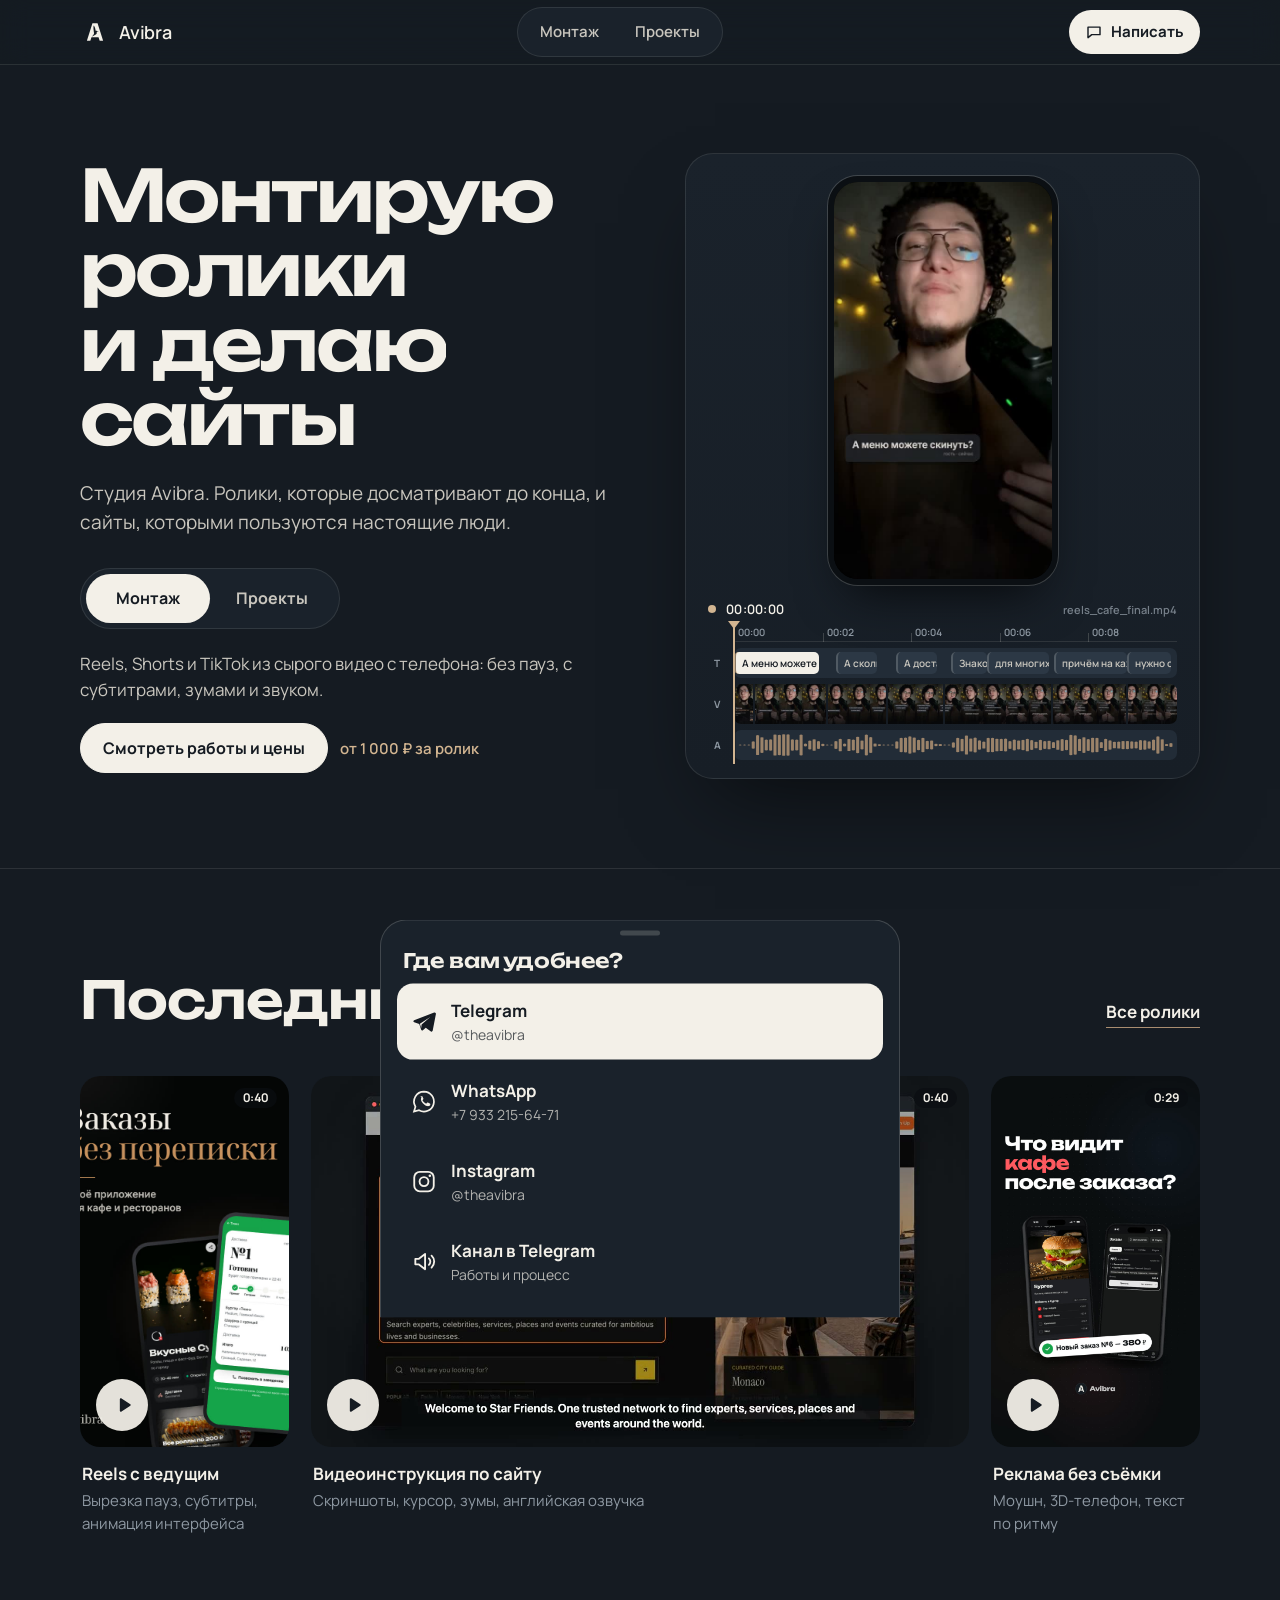
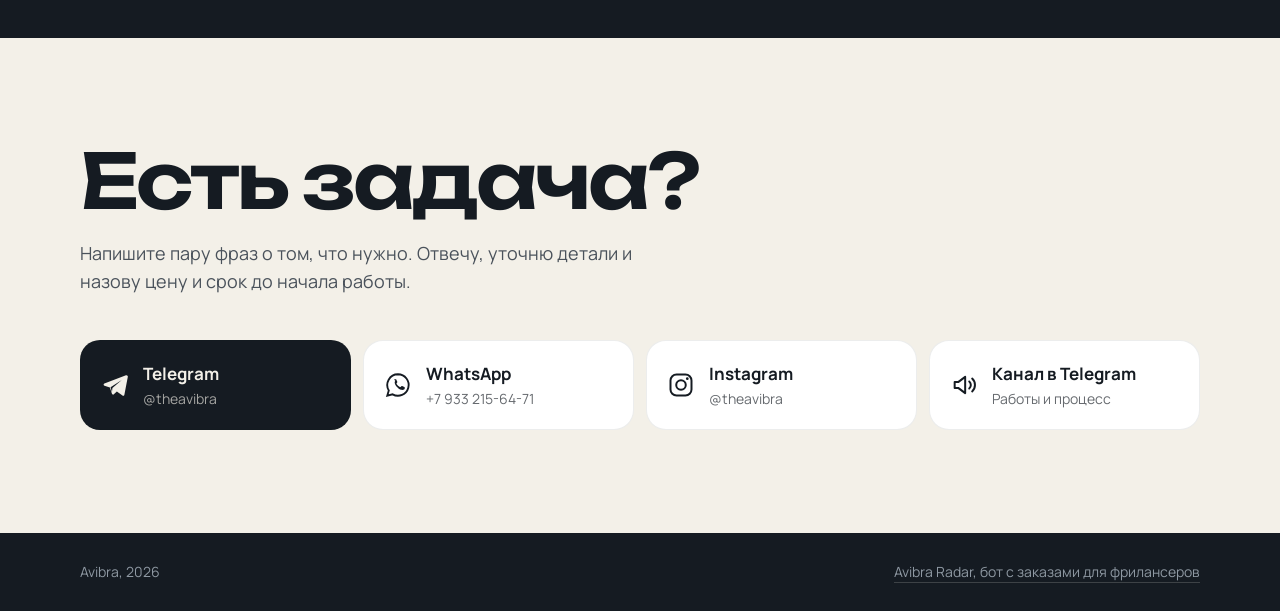
==== commit d9e817b3: "Новый дизайн на главном адресе, /v2/ остаётся Co-Authored-By: Claude Opus 5.5 <noreply@anthropic.com" ====
--- a/index.html
+++ b/index.html
@@ -1,1727 +1,146 @@
 <!doctype html>
-<html lang="ru">
+<html lang="ru" data-page="home">
 <head>
 <meta charset="utf-8">
 <meta name="viewport" content="width=device-width, initial-scale=1, viewport-fit=cover">
-<title data-i18n="meta.title">Avibra — веб-приложения для бизнеса</title>
-<meta name="description" data-i18n-attr="content:meta.desc" content="Онлайн-запись для автосервиса за 5 000 ₽ с бесплатной неделей. Веб-приложения, Telegram Mini App и доработки под заказ.">
-<meta name="theme-color" content="#050506">
-<link rel="icon" href="data:image/svg+xml,%3Csvg xmlns=%22http://www.w3.org/2000/svg%22 viewBox=%220 0 64 64%22%3E%3Crect width=%2264%22 height=%2264%22 rx=%2214%22 fill=%22%23050506%22/%3E%3Cpath d=%22M16 50 32 12 48 50M22 38h20%22 stroke=%22%23c8925f%22 stroke-width=%225%22 fill=%22none%22/%3E%3C/svg%3E">
-<link rel="preconnect" href="https://fonts.googleapis.com">
-<link rel="preconnect" href="https://fonts.gstatic.com" crossorigin>
-<link href="https://fonts.googleapis.com/css2?family=Instrument+Serif:ital@0;1&family=Noto+Serif+Display:ital,wdth,wght@0,62.5..100,400;1,62.5..100,400&family=Inter:wght@300;400;500&display=swap" rel="stylesheet">
-<link rel="modulepreload" href="assets/vendor/three.module.min.js">
-<script type="importmap">
-{ "imports": {
-  "three": "./assets/vendor/three.module.min.js",
-  "three/addons/": "./assets/vendor/",
-  "gsap": "./assets/vendor/gsap-core.js"
-} }
-</script>
-<style>
-  :root {
-    --bg: #050506;
-    --ink: #f1ece4;
-    --ink-dim: rgba(241, 236, 228, .66);
-    --ink-mute: rgba(241, 236, 228, .42);
-    --ink-faint: rgba(241, 236, 228, .14);
-    --line: rgba(241, 236, 228, .08);
-    --accent: #c8925f;           /* follows the section palette */
-    --zapis: #2f6bff;            /* Zapis' own brand blue, used only in its section */
-    --serif: "Instrument Serif", "Times New Roman", serif;
-    --sans: "Inter", system-ui, -apple-system, "Segoe UI", sans-serif;
-    --pad: clamp(20px, 4vw, 56px);
-    --top: 76px;
-    --ease: cubic-bezier(.2, .7, .1, 1);
-    --measure: 34rem;
-  }
-  html:lang(ru) { --serif: "Noto Serif Display", "Times New Roman", serif; }
-  *, *::before, *::after { box-sizing: border-box; }
-  html {
-    background: var(--bg); scroll-behavior: smooth; scroll-padding-top: var(--top);
-    -webkit-tap-highlight-color: transparent; -webkit-text-size-adjust: 100%;
-  }
-  body {
-    margin: 0; background: var(--bg); color: var(--ink);
-    font-family: var(--sans); font-weight: 300; font-size: 16px; line-height: 1.6;
-    -webkit-font-smoothing: antialiased; text-rendering: optimizeLegibility; overflow-x: clip;
-  }
-  @media (prefers-reduced-motion: reduce) { html { scroll-behavior: auto; } }
-  a { color: inherit; text-decoration: none; }
-  a, button { touch-action: manipulation; -webkit-user-select: none; user-select: none; }
-  button { font: inherit; color: inherit; background: none; border: 0; padding: 0; cursor: pointer; }
-  :focus-visible { outline: 1px solid var(--accent); outline-offset: 4px; }
-  ::selection { background: var(--accent); color: var(--bg); }
-  img { display: block; max-width: 100%; }
+<meta name="theme-color" content="#151B22">
+<meta name="color-scheme" content="dark">
 
-  /* ---------- WebGL stage (fixed behind everything) ---------- */
-  #gl { position: fixed; top: 0; left: 0; right: 0; width: 100%; height: 100vh; height: 100lvh; display: block; z-index: 0; opacity: 0; transition: opacity 1.8s var(--ease); }
-  .gl-ready #gl { opacity: 1; }
-  .fallback {
-    position: fixed; inset: 0; z-index: 0; display: none;
-    background: radial-gradient(60vw 60vh at 66% 40%, rgba(120, 72, 36, .28), transparent 70%), var(--bg);
-  }
-  .no-webgl .fallback { display: block; }
-  .no-webgl #gl { display: none; }
-
-  /* ---------- header ---------- */
-  .top {
-    position: fixed; top: 0; left: 0; right: 0; height: var(--top); z-index: 20;
-    display: flex; align-items: center; justify-content: space-between; gap: 24px; padding: 0 var(--pad);
-    transition: background-color .5s var(--ease), border-color .5s var(--ease);
-    border-bottom: 1px solid transparent;
-  }
-  .is-scrolled .top { background: rgba(5, 5, 6, .72); border-color: var(--line); backdrop-filter: blur(14px); -webkit-backdrop-filter: blur(14px); }
-  .brand { font-weight: 500; font-size: 13px; letter-spacing: .46em; margin-right: -.46em; }
-  .nav { display: flex; align-items: center; gap: 28px; font-size: 13px; color: var(--ink-mute); }
-  .nav a { padding: 6px 0; transition: color .4s var(--ease); }
-  .nav a.is-active { color: var(--ink); }
-  .top-actions { display: flex; align-items: center; gap: 18px; }
-  .lang { position: relative; }
-  .lang-btn { display: inline-flex; align-items: center; gap: 7px; padding: 8px 10px; font-size: 12px; letter-spacing: .14em; color: var(--ink-dim); }
-  .lang-btn svg { width: 9px; height: 6px; transition: transform .4s var(--ease); }
-  .lang-btn[aria-expanded="true"] { color: var(--ink); }
-  .lang-btn[aria-expanded="true"] svg { transform: rotate(180deg); }
-  .lang-menu {
-    position: absolute; top: calc(100% + 8px); right: -12px; z-index: 40; min-width: 150px; padding: 6px;
-    display: flex; flex-direction: column; border: 1px solid var(--ink-faint); border-radius: 14px;
-    background: rgba(10, 10, 12, .92); backdrop-filter: blur(14px); -webkit-backdrop-filter: blur(14px);
-  }
-  .lang-menu[hidden] { display: none; }
-  .lang-menu button { display: flex; align-items: center; gap: 12px; padding: 10px 12px; border-radius: 9px; text-align: left; font-size: 14px; color: var(--ink-dim); }
-  .lang-menu button b { font-weight: 400; font-size: 11px; letter-spacing: .14em; color: var(--ink-mute); width: 22px; }
-  .lang-menu button[aria-checked="true"] { color: var(--ink); }
-  .lang-menu button[aria-checked="true"] b { color: var(--accent); }
-  .top .cta { font-size: 13px; padding: 10px 18px; border: 1px solid var(--ink-faint); border-radius: 999px; transition: border-color .4s var(--ease); }
-  .menu-btn { display: none; font-size: 14px; padding: 10px 0; }
-  .mnav {
-    position: fixed; inset: 0; z-index: 30; padding: calc(var(--top) + 24px) var(--pad) 40px;
-    background: rgba(5, 5, 6, .96); backdrop-filter: blur(14px); -webkit-backdrop-filter: blur(14px);
-    display: flex; flex-direction: column; justify-content: space-between;
-  }
-  .mnav[hidden] { display: none; }
-  .mnav ul { list-style: none; margin: 0; padding: 0; }
-  .mnav li a { display: block; font-family: var(--serif); font-size: clamp(2.2rem, 10vw, 3.4rem); line-height: 1.2; }
-  .mnav .close { position: absolute; top: 0; right: var(--pad); height: var(--top); font-size: 14px; }
-  .mnav .mnav-contacts { display: grid; gap: 12px; }
-
-  /* ---------- shared type ---------- */
-  main { position: relative; z-index: 2; }
-  .h1, .h2 { margin: 0; font-family: var(--serif); font-weight: 400; letter-spacing: -.012em; text-wrap: balance; }
-  .h1 { font-size: clamp(3rem, min(6.2vw, 11vh), 7.2rem); line-height: .94; }
-  .h2 { font-size: clamp(2.4rem, 5.2vw, 4.8rem); line-height: 1; }
-  html:lang(ru) .h1, html:lang(ru) .h2 { font-stretch: 76%; letter-spacing: -.02em; }
-  .h1 .line, .h2 .line { display: block; }
-  .h1 em, .h2 em { font-style: italic; color: color-mix(in srgb, var(--accent) 62%, var(--ink)); }
-  .lead { margin: 28px 0 0; max-width: var(--measure); font-size: clamp(17px, 1.35vw, 19px); color: var(--ink-dim); }
-  .note { margin: 18px 0 0; font-size: 14px; color: var(--ink-mute); }
-  .kicker { margin: 0 0 22px; font-size: 14px; color: var(--accent); }
-
-  /* letters of the big titles rise in once (hero on load, contact when reached) */
-  .word { display: inline-block; white-space: nowrap; }
-  .char { display: inline-block; opacity: 0; filter: blur(12px); transform: translate3d(0, .3em, 0); }
-  .is-in .char {
-    opacity: 1; filter: blur(0); transform: none;
-    transition: opacity 1s var(--ease), filter 1.2s var(--ease), transform 1.2s var(--ease);
-    transition-delay: calc(var(--i) * 28ms + 120ms); will-change: transform, opacity, filter;
-  }
-  @media (pointer: coarse) { .char { filter: none; } }
-
-  /* ---------- buttons ---------- */
-  .actions { display: flex; flex-wrap: wrap; gap: 12px; margin-top: 34px; }
-  .btn {
-    display: inline-flex; align-items: center; gap: 10px; min-height: 52px; padding: 0 24px; border-radius: 999px;
-    font-size: 15px; font-weight: 400; border: 1px solid var(--ink-faint); color: var(--ink);
-    transition: background-color .4s var(--ease), border-color .4s var(--ease), color .4s var(--ease), opacity .2s;
-  }
-  .btn svg { width: 18px; height: 18px; flex: none; }
-  .btn-main { background: var(--ink); color: var(--bg); border-color: var(--ink); }
-  .btn-zapis { background: var(--zapis); border-color: var(--zapis); color: #fff; }
-  .btn:active { opacity: .75; }
-  .text-link { display: inline-flex; align-items: center; min-height: 44px; font-size: 15px; color: var(--ink-dim); border-bottom: 1px solid var(--ink-faint); }
-
-  /* ---------- hero & contact: full screens over the 3D monogram ---------- */
-  .stage {
-    min-height: 100svh; display: flex; flex-direction: column; justify-content: flex-end;
-    padding: calc(var(--top) + 40px) var(--pad) clamp(48px, 10vh, 112px);
-  }
-  .stage-copy { max-width: 46rem; }
-
-  /* ---------- showcases: the section pins while its device stands in frame ---------- */
-  .showcase { position: relative; height: 210svh; }
-  .pin {
-    position: sticky; top: 0; height: 100svh;
-    display: grid; grid-template-columns: minmax(0, 1fr) minmax(0, 1fr); align-items: center; gap: clamp(24px, 4vw, 72px);
-    padding: calc(var(--top) + 24px) var(--pad) 40px;
-  }
-  .device-box { position: relative; height: min(76svh, 760px); }
-  .device-box.wide { height: min(62svh, 560px); }
-  .device-box .shot { display: none; }
-  .no-webgl .device-box .shot { display: block; height: 100%; width: auto; margin: 0 auto; border-radius: 28px; object-fit: contain; }
-  .price { display: flex; align-items: baseline; gap: 14px; flex-wrap: wrap; margin-top: 30px; }
-  .price b { font-family: var(--serif); font-weight: 400; font-size: clamp(2.6rem, 4vw, 3.6rem); line-height: 1; }
-  .price span { color: var(--ink-dim); }
-  .tag { display: inline-block; margin-top: 12px; padding: 6px 12px; border-radius: 999px; font-size: 14px; background: rgba(47, 107, 255, .16); color: #b9ccff; }
-
-  /* ---------- regular sections ---------- */
-  .section { padding: clamp(96px, 16vh, 168px) var(--pad); background: rgba(5, 5, 6, .84); }
-  .wrap { max-width: 1240px; margin: 0 auto; }
-  .head { display: grid; grid-template-columns: minmax(0, 1fr) minmax(0, 1fr); gap: 24px 64px; align-items: end; }
-  .head .lead { margin: 0; }
-
-  .screens { display: grid; grid-template-columns: repeat(3, minmax(0, 280px)); justify-content: space-between; gap: clamp(16px, 3vw, 40px); margin: 72px 0 0; padding: 0; list-style: none; }
-  .screens figure { margin: 0; }
-  .phone-frame { padding: 6px; border-radius: 34px; background: linear-gradient(150deg, #6b1f30, #2a0b14 45%, #5a1828); box-shadow: 0 30px 60px -30px rgba(0, 0, 0, .9); }
-  .phone-frame img { width: 100%; height: auto; border-radius: 28px; }
-  .screens figcaption { margin-top: 18px; color: var(--ink-dim); max-width: 22rem; }
-  .screens figcaption b { display: block; font-weight: 400; color: var(--ink); }
-
-  .features { margin: 72px 0 0; padding: 0; list-style: none; display: grid; grid-template-columns: repeat(2, minmax(0, 1fr)); column-gap: 64px; }
-  .features li { padding: 18px 0; border-top: 1px solid var(--line); color: var(--ink-dim); }
-
-  .steps { margin: 0; padding: 0; list-style: none; counter-reset: s; display: grid; grid-template-columns: repeat(var(--n, 3), minmax(0, 1fr)); gap: 40px; }
-  .steps li { counter-increment: s; padding-top: 20px; border-top: 1px solid var(--line); color: var(--ink-dim); }
-  .steps li::before { content: counter(s); display: block; margin-bottom: 14px; font-family: var(--serif); font-size: 2.4rem; line-height: 1; color: var(--accent); }
-  .steps b { display: block; font-weight: 400; color: var(--ink); margin-bottom: 6px; }
-  .sub-title { margin: 96px 0 32px; font-family: var(--serif); font-weight: 400; font-size: clamp(1.8rem, 3vw, 2.6rem); line-height: 1.1; }
-
-  .prices { margin: 64px 0 0; padding: 0; list-style: none; }
-  .prices li { display: grid; grid-template-columns: minmax(0, 1fr) auto; gap: 8px 40px; align-items: baseline; padding: 28px 0; border-top: 1px solid var(--line); }
-  .prices li:last-child { border-bottom: 1px solid var(--line); }
-  .prices h3 { margin: 0; font-family: var(--serif); font-weight: 400; font-size: clamp(1.5rem, 2.4vw, 2.1rem); line-height: 1.15; }
-  .prices p { margin: 6px 0 0; color: var(--ink-dim); max-width: 38rem; }
-  .prices .cost { font-size: clamp(18px, 1.6vw, 21px); white-space: nowrap; text-align: right; }
-
-  .contacts { display: grid; gap: 12px; margin-top: 34px; }
-  .contacts .btn { width: fit-content; }
-  .foot { position: relative; z-index: 2; display: flex; justify-content: space-between; gap: 16px; flex-wrap: wrap; padding: 28px var(--pad); border-top: 1px solid var(--line); font-size: 14px; color: var(--ink-mute); background: var(--bg); }
-
-  /* ---------- cursor (mouse only) ---------- */
-  .cursor-ring, .cursor-dot { position: fixed; left: 0; top: 0; z-index: 60; pointer-events: none; border-radius: 50%; opacity: 0; will-change: transform; }
-  .cursor-ring { width: 38px; height: 38px; margin: -19px 0 0 -19px; border: 1px solid rgba(241, 236, 228, .42); transition: opacity .4s, border-color .4s, transform 0s; }
-  .cursor-dot { width: 5px; height: 5px; margin: -2.5px 0 0 -2.5px; background: var(--ink); }
-  .has-cursor .cursor-ring, .has-cursor .cursor-dot { opacity: 1; }
-  .has-cursor.cursor-out .cursor-ring, .has-cursor.cursor-out .cursor-dot { opacity: 0; }
-  .has-cursor .cursor-ring.is-hover { border-color: var(--accent); }
-  .has-cursor, .has-cursor a, .has-cursor button { cursor: none; }
-
-  /* hover only where a precise pointer can hover */
-  @media (hover: hover) and (pointer: fine) {
-    .nav a:hover, .lang-btn:hover { color: var(--ink); }
-    .top .cta:hover { border-color: var(--accent); }
-    .btn:hover { border-color: var(--accent); }
-    .btn-main:hover { background: transparent; color: var(--ink); }
-    .btn-zapis:hover { background: #4a80ff; }
-    .text-link:hover { color: var(--ink); border-color: var(--accent); }
-    .lang-menu button:hover { background: rgba(241, 236, 228, .06); color: var(--ink); }
-  }
-
-
-  /* ---------- directions, galleries, video ---------- */
-  .dirs { margin: 64px 0 0; padding: 0; list-style: none; display: grid; grid-template-columns: repeat(3, minmax(0, 1fr)); gap: 16px; }
-  .dir { position: relative; display: flex; flex-direction: column; height: 100%; padding: 28px 28px 24px; border: 1px solid var(--line); border-radius: 22px; background: rgba(241, 236, 228, .025); transition: border-color .5s var(--ease), background-color .5s var(--ease), transform .6s var(--ease); }
-  .dir-n { font-family: var(--serif); font-size: 1.1rem; color: var(--accent); }
-  .dir h3 { margin: 44px 0 0; font-family: var(--serif); font-weight: 400; font-size: clamp(1.7rem, 2.4vw, 2.2rem); line-height: 1.08; }
-  .dir p { margin: 12px 0 28px; color: var(--ink-dim); }
-  .dir-foot { margin-top: auto; display: flex; justify-content: space-between; align-items: baseline; gap: 12px; padding-top: 18px; border-top: 1px solid var(--line); }
-  .dir-p { color: var(--ink); }
-  .dir-go { color: var(--ink-dim); transition: color .4s, transform .5s var(--ease); }
-  .kicker { margin: 0 0 18px; font-size: 13px; letter-spacing: .14em; text-transform: uppercase; color: var(--accent); }
-  .part .head { margin-top: 0; }
-  .chips { display: flex; flex-wrap: wrap; gap: 10px; margin: 48px 0 0; padding: 0; list-style: none; }
-  .chips li { padding: 10px 18px; border: 1px solid var(--ink-faint); border-radius: 999px; color: var(--ink-dim); font-size: 15px; }
-  .gallery, .videos { margin: 64px 0 0; padding: 0; list-style: none; display: grid; grid-template-columns: repeat(12, minmax(0, 1fr)); gap: clamp(14px, 2vw, 24px); }
-  .gallery figure, .videos figure { margin: 0; }
-  .g-sq { grid-column: span 4; } .g-wide { grid-column: span 8; } .g-tall { grid-column: span 4; }
-  .g-img, .v-box { overflow: hidden; border-radius: 20px; border: 1px solid var(--line); background: #0d0d10; }
-  .g-img img { width: 100%; height: 100%; object-fit: cover; transition: transform 1.2s var(--ease); }
-  .g-sq .g-img, .g-wide .g-img { aspect-ratio: auto; height: clamp(220px, 30vw, 420px); }
-  .g-tall .g-img { aspect-ratio: 4 / 5; }
-  .gallery figcaption, .videos figcaption { margin-top: 14px; color: var(--ink-dim); font-size: 15px; }
-  .gallery figcaption b, .videos figcaption b { display: block; font-weight: 400; color: var(--ink); }
-  .v-tall { grid-column: span 5; } .v-tall + .v-tall { grid-column: 7 / span 5; }
-  .v-box video { display: block; width: 100%; height: auto; background: #000; }
-  .v-play { position: relative; display: block; width: 100%; padding: 0; }
-  /* cover cropped like the Instagram grid (3:4, centre); the full 9:16 video opens on tap */
-  .v-play img { width: 100%; height: auto; aspect-ratio: 3 / 4; object-fit: cover; object-position: 50% 24%; }
-  .v-icon { position: absolute; right: 18px; top: 18px; width: 56px; height: 56px; border-radius: 50%; background: rgba(5, 5, 6, .55); border: 1px solid rgba(241, 236, 228, .35); backdrop-filter: blur(6px); -webkit-backdrop-filter: blur(6px); transition: transform .5s var(--ease), background-color .4s; }
-  .v-icon::after { content: ""; position: absolute; left: 22px; top: 17px; border-style: solid; border-width: 11px 0 11px 17px; border-color: transparent transparent transparent var(--ink); }
-  @media (hover: hover) and (pointer: fine) { .v-play:hover .v-icon { transform: scale(1.08); background: rgba(5, 5, 6, .75); } }
-  .prices + .sub-title, .head + .sub-title { margin-top: 72px; }
-  @media (hover: hover) and (pointer: fine) {
-    .dir:hover { border-color: var(--ink-faint); background: rgba(241, 236, 228, .05); transform: translateY(-4px); }
-    .dir:hover .dir-go { color: var(--ink); transform: translateX(4px); }
-    .g-img:hover img { transform: scale(1.035); }
-  }
-  @media (max-width: 900px) {
-    .dirs { grid-template-columns: 1fr; }
-    .dir h3 { margin-top: 24px; }
-    .g-sq, .g-wide { grid-column: span 12; }
-    .v-tall, .v-tall + .v-tall { grid-column: span 6; }
-    .g-tall { grid-column: span 6; }
-  }
-  @media (max-width: 560px) {
-    .g-tall, .v-tall, .v-tall + .v-tall { grid-column: span 12; }
-  }
-
-  [data-channel][hidden] { display: none !important; }
-
-  /* ---------- tablets and phones ---------- */
-  @media (max-width: 900px) {
-    .nav, .top .cta { display: none; }
-    .menu-btn { display: block; }
-    .head { grid-template-columns: 1fr; }
-    .features { grid-template-columns: 1fr; }
-    .steps { grid-template-columns: 1fr; gap: 28px; }
-  }
-  @media (max-width: 760px) {
-    :root { --top: 64px; }
-    .stage { padding-bottom: 56px; }
-    .h1 { font-size: clamp(2.7rem, 12.4vw, 4.4rem); }
-    .h2 { font-size: clamp(2.2rem, 10.4vw, 3.4rem); }
-    .lead { margin-top: 20px; }
-    .actions { margin-top: 26px; }
-    .actions .btn { flex: 1 1 100%; justify-content: center; }
-    .contacts .btn { width: 100%; justify-content: center; }
-    /* showcase on a phone: device on top, copy underneath */
-    .pin { grid-template-columns: 1fr; grid-template-rows: minmax(0, 1fr) auto; align-items: stretch; gap: 18px; padding: calc(var(--top) + 12px) var(--pad) 24px; }
-    .device-box, .device-box.wide { order: -1; height: 100%; min-height: 0; }
-    .pin .kicker { display: none; }
-    .pin .tag { margin-top: 10px; }
-    .pin .lead { font-size: 16px; margin-top: 12px; }
-    .pin .price { margin-top: 16px; }
-    .pin .price b { font-size: 2.4rem; }
-    .pin .actions { margin-top: 18px; }
-    .pin .actions .btn { flex: 1 1 0; min-height: 48px; padding: 0 14px; }
-    .screens { grid-template-columns: repeat(3, 72%); overflow-x: auto; scroll-snap-type: x mandatory; margin-left: calc(-1 * var(--pad)); margin-right: calc(-1 * var(--pad)); padding: 0 var(--pad); scrollbar-width: none; }
-    .screens li { scroll-snap-align: center; }
-    .prices li { grid-template-columns: 1fr; }
-    .prices .cost { text-align: left; color: var(--accent); }
-  }
-  @media (max-width: 760px) and (max-height: 720px) {
-    .pin .h2 { font-size: 2rem; }
-    .pin .lead { display: none; }
-  }
-  @media (prefers-reduced-motion: reduce) {
-    .char, .is-in .char { filter: none; transform: none; transition-duration: .4s; transition-delay: 0s; }
-    #gl { transition: none; }
-  }
-
-  .radar-promo { display: grid; grid-template-columns: 1.2fr 1fr; gap: clamp(20px, 4vw, 48px); align-items: center; text-decoration: none; color: inherit;
-    border: 1px solid var(--line); border-radius: 24px; padding: clamp(14px, 2vw, 22px); transition: border-color .2s; }
-  .radar-promo:hover { border-color: rgba(200, 146, 95, .5); }
-  .radar-promo img { width: 100%; height: auto; aspect-ratio: 2/1; border-radius: 16px; display: block; }
-  .radar-copy { display: flex; flex-direction: column; gap: 12px; }
-  .radar-copy .h2 { display: block; }
-  @media (max-width: 820px) { .radar-promo { grid-template-columns: 1fr; } }
-</style>
+<title>Avibra: монтаж Reels, сайты и боты</title>
+<meta name="description" content="Монтирую Reels и короткие ролики, делаю сайты, веб-приложения и Telegram-ботов. Цена и срок до начала работы.">
+<meta property="og:title" content="Avibra: монтаж Reels, сайты и боты">
+<meta property="og:description" content="Монтирую Reels и короткие ролики, делаю сайты, веб-приложения и Telegram-ботов. Цена и срок до начала работы.">
+<meta property="og:image" content="https://avibnr.github.io/assets/radar-og.jpg">
+<link rel="icon" href="/v2/avibra-favicon.svg" type="image/svg+xml">
+<link rel="preload" href="/v2/fonts/unbounded.woff2" as="font" type="font/woff2" crossorigin>
+<link rel="preload" href="/v2/fonts/manrope.woff2" as="font" type="font/woff2" crossorigin>
+<link rel="stylesheet" href="/v2/style.css?v=10">
+<script>document.documentElement.classList.add('js')</script>
 </head>
-<body class="cursor-out">
-<svg width="0" height="0" style="position:absolute" aria-hidden="true">
-  <symbol id="i-tg" viewBox="0 0 24 24"><path fill="currentColor" d="M21.4 3.6 2.9 10.7c-.9.4-.9 1.6.1 1.9l4.6 1.5 1.8 5.5c.2.7 1.1.9 1.6.4l2.6-2.4 4.8 3.5c.6.4 1.4.1 1.6-.6L23 5c.2-.9-.7-1.7-1.6-1.4ZM9.8 14.6l-.4 3.3-1.2-3.9 9.6-6.3-8 6.9Z"/></symbol>
-  <symbol id="i-wa" viewBox="0 0 24 24"><path fill="none" stroke="currentColor" stroke-width="1.6" d="M12 2.8a9.2 9.2 0 0 0-7.9 13.9L2.8 21.2l4.6-1.2A9.2 9.2 0 1 0 12 2.8Z"/><path fill="currentColor" d="M8.7 7.4c.2-.4.5-.4.8-.4h.6c.2 0 .4.1.5.4l.8 1.8c.1.3 0 .5-.1.7l-.5.6c-.1.2-.1.4 0 .6.7 1.1 1.6 2 2.8 2.7.2.1.4.1.6 0l.7-.8c.2-.2.4-.3.7-.2l1.8.9c.3.1.4.3.4.6v.5c0 .4-.2.8-.6 1-.6.3-1.4.6-2.5.3-2.1-.6-4.8-3.2-5.4-5.4-.3-1 0-1.9.4-2.4Z"/></symbol>
-</svg>
-
-<canvas id="gl" aria-hidden="true"></canvas>
-<div class="fallback" aria-hidden="true"></div>
-
-<header class="top">
-  <a class="brand" href="#top" aria-label="Avibra, наверх" data-i18n-attr="aria-label:a.brand">AVIBRA</a>
-  <nav class="nav" aria-label="Разделы" data-i18n-attr="aria-label:a.sections">
-    <a href="#dev" data-nav="dev" data-i18n="nav.dev">Разработка</a>
-    <a href="#design" data-nav="design" data-i18n="nav.design">Дизайн</a>
-    <a href="#video" data-nav="video" data-i18n="nav.video">Видео</a>
-    <a href="#services" data-nav="services" data-i18n="nav.prices">Цены</a>
-    <a href="#contact" data-nav="contact" data-i18n="nav.contact">Контакты</a>
-  </nav>
-  <div class="top-actions">
-    <div class="lang">
-      <button class="lang-btn" type="button" aria-haspopup="true" aria-expanded="false" aria-label="Язык: русский" data-i18n-attr="aria-label:a.lang"><span class="lang-cur">RU</span><svg viewBox="0 0 10 6" aria-hidden="true"><path d="M1 1l4 4 4-4" fill="none" stroke="currentColor" stroke-width="1.2"/></svg></button>
-      <div class="lang-menu" role="menu" hidden>
-        <button type="button" role="menuitemradio" data-lang="ru" aria-checked="false"><b>RU</b>Русский</button>
-        <button type="button" role="menuitemradio" data-lang="en" aria-checked="false"><b>EN</b>English</button>
+<body>
+<div class="progress" aria-hidden="true"></div>
+<header class="bar">
+  <div class="bar-in">
+    <a class="logo" href="/" aria-label="Avibra, на главную"><svg aria-hidden="true"><use href="/v2/icons.svg#mark"/></svg><span>Avibra</span></a>
+    <nav class="switch" aria-label="Направления">
+      <a href="/montazh/"><span class="t">Монтаж</span></a>
+      <a href="/proekty/"><span class="t">Проекты</span></a>
+    </nav>
+    <button class="bar-cta" type="button" data-write><svg aria-hidden="true"><use href="/v2/icons.svg#msg"/></svg><span>Написать</span></button>
+  </div>
+</header>
+<main>
+<section class="hero">
+  <div class="wrap hero-in">
+    <div class="hero-text">
+      <h1><span class="w" style="--i:0"><span>Монтирую</span></span> <span class="w" style="--i:1"><span>ролики</span></span> <span class="w" style="--i:2"><span>и</span></span> <span class="w" style="--i:3"><span>делаю</span></span> <span class="w" style="--i:4"><span>сайты</span></span></h1>
+      <p class="lede">Студия Avibra. Ролики, которые досматривают до конца, и сайты, которыми пользуются настоящие люди.</p>
+      <div class="tabs" role="tablist" aria-label="Что вам нужно">
+        <button role="tab" id="tab-m" aria-controls="pane-m" aria-selected="true" type="button">Монтаж</button>
+        <button role="tab" id="tab-p" aria-controls="pane-p" aria-selected="false" type="button" tabindex="-1">Проекты</button>
+        <span class="tabs-pill" aria-hidden="true"></span>
+      </div>
+      <div class="pane-text" id="pane-m" role="tabpanel" aria-labelledby="tab-m">
+        <p>Reels, Shorts и TikTok из сырого видео с телефона: без пауз, с субтитрами, зумами и звуком.</p>
+        <div class="row"><a class="btn btn-main" href="/montazh/">Смотреть работы и цены</a><span class="from">от 1 000 ₽ за ролик</span></div>
+      </div>
+      <div class="pane-text" id="pane-p" role="tabpanel" aria-labelledby="tab-p" hidden>
+        <p>Сайты, веб-приложения, Telegram-боты и Mini Apps. Мои продукты работают у реальных людей, их можно открыть.</p>
+        <div class="row"><a class="btn btn-main" href="/proekty/">Смотреть проекты и цены</a><span class="from">лендинг от 3 500 ₽</span></div>
       </div>
     </div>
-    <a class="cta" href="#contact" data-i18n="cta">Написать</a>
-    <button class="menu-btn" type="button" aria-expanded="false" aria-controls="mnav" data-i18n="menu">Меню</button>
+    <div class="stage" data-show="m">
+      <div class="stage-m"><div class="editor" data-len="10.0">
+  <div class="phone">
+    <video src="/assets/video/hero-loop.mp4" poster="/assets/video/hero-poster.jpg" muted loop playsinline autoplay preload="auto" aria-label="Фрагмент Reels, смонтированного в Avibra"></video>
+    <span class="cap" aria-hidden="true"></span>
   </div>
-</header>
-
-<div class="mnav" id="mnav" hidden>
-  <button class="close" type="button" data-i18n="close">Закрыть</button>
-  <ul>
-    <li><a href="#dev" data-i18n="nav.dev">Разработка</a></li>
-    <li><a href="#design" data-i18n="nav.design">Дизайн</a></li>
-    <li><a href="#video" data-i18n="nav.video">Видео</a></li>
-    <li><a href="#services" data-i18n="nav.prices">Цены</a></li>
-    <li><a href="#contact" data-i18n="nav.contact">Контакты</a></li>
-  </ul>
-  <div class="mnav-contacts">
-    <a class="btn btn-main" data-tg href="https://t.me/theavibra" target="_blank" rel="noopener"><svg aria-hidden="true"><use href="#i-tg"/></svg><span data-i18n="btn.tg">Написать в Telegram</span></a>
-    <a class="btn" data-wa="wa.general" href="https://wa.me/79332156471" target="_blank" rel="noopener"><svg aria-hidden="true"><use href="#i-wa"/></svg><span data-i18n="btn.wa">Написать в WhatsApp</span></a>
+  <div class="tl" aria-hidden="true">
+    <div class="tl-top"><span class="rec"></span><span class="tc">00:00:00</span><span class="tl-name">reels_cafe_final.mp4</span></div>
+    <div class="ruler"><span style="left:0.00%">00:00</span><span style="left:20.00%">00:02</span><span style="left:40.00%">00:04</span><span style="left:60.00%">00:06</span><span style="left:80.00%">00:08</span></div>
+    <div class="track t"><b>T</b><div class="lane"><span class="sub" data-a="0.0" data-b="1.92" style="left:0.00%;width:19.20%">А меню можете скинуть?</span><span class="sub" data-a="2.3" data-b="3.22" style="left:23.00%;width:9.20%">А сколько ждать?</span><span class="sub" data-a="3.66" data-b="4.58" style="left:36.60%;width:9.20%">А доставка есть?</span><span class="sub" data-a="4.9" data-b="5.7" style="left:49.00%;width:8.00%">Знакомая ситуация</span><span class="sub" data-a="5.7" data-b="7.12" style="left:57.00%;width:14.20%">для многих заведений,</span><span class="sub" data-a="7.22" data-b="8.87" style="left:72.20%;width:16.50%">причём на каждое такое сообщение</span><span class="sub" data-a="8.87" data-b="9.86" style="left:88.70%;width:9.90%">нужно отвечать.</span></div></div>
+    <div class="track v"><b>V</b><div class="lane"><div class="film" style="background-image:url(/assets/video/hero-strip.jpg)"></div><i style="left:4.50%"></i><i style="left:21.00%"></i><i style="left:34.50%"></i><i style="left:47.50%"></i><i style="left:71.70%"></i><i style="left:88.70%"></i></div></div>
+    <div class="track a"><b>A</b><div class="lane"><svg class="wave" viewBox="0 0 200 40" preserveAspectRatio="none" aria-hidden="true"><rect x="0.3" y="19.3" width="1.4" height="1.4" rx=".7"/><rect x="2.3" y="19.3" width="1.4" height="1.4" rx=".7"/><rect x="4.3" y="19.3" width="1.4" height="1.4" rx=".7"/><rect x="6.3" y="13.7" width="1.4" height="12.6" rx=".7"/><rect x="8.3" y="3.3" width="1.4" height="33.5" rx=".7"/><rect x="10.3" y="6.9" width="1.4" height="26.3" rx=".7"/><rect x="12.3" y="10.8" width="1.4" height="18.4" rx=".7"/><rect x="14.3" y="10.5" width="1.4" height="19.1" rx=".7"/><rect x="16.3" y="2.4" width="1.4" height="35.3" rx=".7"/><rect x="18.3" y="3.1" width="1.4" height="33.8" rx=".7"/><rect x="20.3" y="2.0" width="1.4" height="36.0" rx=".7"/><rect x="22.3" y="2.2" width="1.4" height="35.6" rx=".7"/><rect x="24.3" y="10.5" width="1.4" height="19.1" rx=".7"/><rect x="26.3" y="11.0" width="1.4" height="18.0" rx=".7"/><rect x="28.3" y="2.7" width="1.4" height="34.6" rx=".7"/><rect x="30.3" y="17.5" width="1.4" height="5.0" rx=".7"/><rect x="32.3" y="12.6" width="1.4" height="14.8" rx=".7"/><rect x="34.3" y="10.3" width="1.4" height="19.4" rx=".7"/><rect x="36.3" y="13.5" width="1.4" height="13.0" rx=".7"/><rect x="38.3" y="17.8" width="1.4" height="4.3" rx=".7"/><rect x="40.3" y="19.3" width="1.4" height="1.4" rx=".7"/><rect x="42.3" y="19.3" width="1.4" height="1.4" rx=".7"/><rect x="44.3" y="13.5" width="1.4" height="13.0" rx=".7"/><rect x="46.3" y="9.6" width="1.4" height="20.9" rx=".7"/><rect x="48.3" y="17.5" width="1.4" height="5.0" rx=".7"/><rect x="50.3" y="9.9" width="1.4" height="20.2" rx=".7"/><rect x="52.3" y="10.8" width="1.4" height="18.4" rx=".7"/><rect x="54.3" y="6.1" width="1.4" height="27.7" rx=".7"/><rect x="56.3" y="12.4" width="1.4" height="15.1" rx=".7"/><rect x="58.3" y="2.5" width="1.4" height="34.9" rx=".7"/><rect x="60.3" y="6.7" width="1.4" height="26.6" rx=".7"/><rect x="62.3" y="17.3" width="1.4" height="5.4" rx=".7"/><rect x="64.3" y="18.6" width="1.4" height="2.9" rx=".7"/><rect x="66.3" y="19.3" width="1.4" height="1.4" rx=".7"/><rect x="68.3" y="19.3" width="1.4" height="1.4" rx=".7"/><rect x="70.3" y="19.3" width="1.4" height="1.4" rx=".7"/><rect x="72.3" y="13.9" width="1.4" height="12.2" rx=".7"/><rect x="74.3" y="8.1" width="1.4" height="23.8" rx=".7"/><rect x="76.3" y="7.6" width="1.4" height="24.8" rx=".7"/><rect x="78.3" y="5.6" width="1.4" height="28.8" rx=".7"/><rect x="80.3" y="7.4" width="1.4" height="25.2" rx=".7"/><rect x="82.3" y="11.2" width="1.4" height="17.6" rx=".7"/><rect x="84.3" y="8.1" width="1.4" height="23.8" rx=".7"/><rect x="86.3" y="13.0" width="1.4" height="14.0" rx=".7"/><rect x="88.3" y="12.4" width="1.4" height="15.1" rx=".7"/><rect x="90.3" y="17.8" width="1.4" height="4.3" rx=".7"/><rect x="92.3" y="18.2" width="1.4" height="3.6" rx=".7"/><rect x="94.3" y="19.3" width="1.4" height="1.4" rx=".7"/><rect x="96.3" y="19.3" width="1.4" height="1.4" rx=".7"/><rect x="98.3" y="15.5" width="1.4" height="9.0" rx=".7"/><rect x="100.3" y="8.1" width="1.4" height="23.8" rx=".7"/><rect x="102.3" y="9.6" width="1.4" height="20.9" rx=".7"/><rect x="104.3" y="4.0" width="1.4" height="32.0" rx=".7"/><rect x="106.3" y="9.0" width="1.4" height="22.0" rx=".7"/><rect x="108.3" y="7.6" width="1.4" height="24.8" rx=".7"/><rect x="110.3" y="12.1" width="1.4" height="15.8" rx=".7"/><rect x="112.3" y="14.1" width="1.4" height="11.9" rx=".7"/><rect x="114.3" y="7.9" width="1.4" height="24.1" rx=".7"/><rect x="116.3" y="8.1" width="1.4" height="23.8" rx=".7"/><rect x="118.3" y="9.4" width="1.4" height="21.2" rx=".7"/><rect x="120.3" y="9.7" width="1.4" height="20.5" rx=".7"/><rect x="122.3" y="9.2" width="1.4" height="21.6" rx=".7"/><rect x="124.3" y="13.5" width="1.4" height="13.0" rx=".7"/><rect x="126.3" y="10.8" width="1.4" height="18.4" rx=".7"/><rect x="128.3" y="12.4" width="1.4" height="15.1" rx=".7"/><rect x="130.3" y="11.4" width="1.4" height="17.3" rx=".7"/><rect x="132.3" y="9.6" width="1.4" height="20.9" rx=".7"/><rect x="134.3" y="11.7" width="1.4" height="16.6" rx=".7"/><rect x="136.3" y="14.4" width="1.4" height="11.2" rx=".7"/><rect x="138.3" y="11.4" width="1.4" height="17.3" rx=".7"/><rect x="140.3" y="13.3" width="1.4" height="13.3" rx=".7"/><rect x="142.3" y="12.8" width="1.4" height="14.4" rx=".7"/><rect x="144.3" y="15.0" width="1.4" height="10.1" rx=".7"/><rect x="146.3" y="11.9" width="1.4" height="16.2" rx=".7"/><rect x="148.3" y="10.1" width="1.4" height="19.8" rx=".7"/><rect x="150.3" y="11.2" width="1.4" height="17.6" rx=".7"/><rect x="152.3" y="3.1" width="1.4" height="33.8" rx=".7"/><rect x="154.3" y="3.8" width="1.4" height="32.4" rx=".7"/><rect x="156.3" y="9.7" width="1.4" height="20.5" rx=".7"/><rect x="158.3" y="6.9" width="1.4" height="26.3" rx=".7"/><rect x="160.3" y="10.1" width="1.4" height="19.8" rx=".7"/><rect x="162.3" y="7.8" width="1.4" height="24.5" rx=".7"/><rect x="164.3" y="8.1" width="1.4" height="23.8" rx=".7"/><rect x="166.3" y="15.0" width="1.4" height="10.1" rx=".7"/><rect x="168.3" y="9.7" width="1.4" height="20.5" rx=".7"/><rect x="170.3" y="12.1" width="1.4" height="15.8" rx=".7"/><rect x="172.3" y="14.4" width="1.4" height="11.2" rx=".7"/><rect x="174.3" y="14.1" width="1.4" height="11.9" rx=".7"/><rect x="176.3" y="13.2" width="1.4" height="13.7" rx=".7"/><rect x="178.3" y="13.2" width="1.4" height="13.7" rx=".7"/><rect x="180.3" y="13.7" width="1.4" height="12.6" rx=".7"/><rect x="182.3" y="14.2" width="1.4" height="11.5" rx=".7"/><rect x="184.3" y="11.7" width="1.4" height="16.6" rx=".7"/><rect x="186.3" y="12.1" width="1.4" height="15.8" rx=".7"/><rect x="188.3" y="13.9" width="1.4" height="12.2" rx=".7"/><rect x="190.3" y="11.0" width="1.4" height="18.0" rx=".7"/><rect x="192.3" y="5.4" width="1.4" height="29.2" rx=".7"/><rect x="194.3" y="10.3" width="1.4" height="19.4" rx=".7"/><rect x="196.3" y="18.2" width="1.4" height="3.6" rx=".7"/><rect x="198.3" y="16.6" width="1.4" height="6.8" rx=".7"/></svg></div></div>
+    <div class="head"><span></span></div>
   </div>
 </div>
+</div>
+      <div class="stage-p"><div class="fan" aria-label="Экраны моих проектов">
+  <div class="fan-in"><figure style="--k:0"><img src="/assets/zapis-home.webp" alt="Zapis: онлайн-запись в автосервис" width="778" height="1688" loading="lazy"></figure><figure style="--k:1"><img src="/assets/qayd-home.webp" alt="Qayd: учёт для магазина в Telegram" width="778" height="1688" loading="lazy"></figure><figure style="--k:2"><img src="/assets/zapis-book.webp" alt="Zapis: выбор свободного времени" width="778" height="1688" loading="lazy"></figure><figure style="--k:3"><img src="/assets/zapis-admin.webp" alt="Zapis: записи у владельца" width="778" height="1688" loading="lazy"></figure></div>
+  <p class="fan-cap"><b>Zapis</b><span>онлайн-запись в автосервис</span></p>
+</div>
+</div>
+    </div>
+  </div>
+</section>
 
-<main>
-  <!-- intro over the 3D monogram -->
-  <section class="stage" id="top" data-theme="0" data-away="0" aria-labelledby="t-hero">
-    <div class="stage-copy">
-      <h1 class="h1" id="t-hero" data-split data-title="hero"><span class="line">Сайты, дизайн и видео</span><span class="line"><em>для вашего бизнеса.</em></span></h1>
-      <p class="lead" data-i18n="hero.lead">Разрабатываю сайты, веб-приложения и Telegram-ботов, делаю графический дизайн и монтирую ролики. Цену и срок называю до начала работы.</p>
-      <div class="actions">
-        <a class="btn btn-main" data-tg href="https://t.me/theavibra" target="_blank" rel="noopener"><svg aria-hidden="true"><use href="#i-tg"/></svg><span data-i18n="btn.tg">Написать в Telegram</span></a>
-        <a class="btn" data-wa="wa.general" href="https://wa.me/79332156471" target="_blank" rel="noopener"><svg aria-hidden="true"><use href="#i-wa"/></svg><span data-i18n="btn.wa">Написать в WhatsApp</span></a>
-      </div>
+<section class="sec">
+  <div class="wrap">
+    <div class="sec-head"><h2>Последние работы</h2><a class="more" href="/montazh/#works">Все ролики</a></div>
+    <div class="works">
+<figure class="work tall">
+  <button class="work-play" type="button" data-src="/assets/video/reel-cafe.mp4" data-kind="tall" aria-label="Смотреть со звуком: Reels с ведущим">
+    <img src="/assets/video/reel-poster-v2.jpg" alt="" loading="lazy">
+    <span class="dur">0:40</span>
+    <span class="play"><svg aria-hidden="true"><use href="/v2/icons.svg#play"/></svg></span>
+  </button>
+  <figcaption><b>Reels с ведущим</b><span>Вырезка пауз, субтитры, анимация интерфейса</span></figcaption>
+</figure>
+<figure class="work wide">
+  <button class="work-play" type="button" data-src="/assets/video/guide-demo.mp4" data-kind="wide" aria-label="Смотреть со звуком: Видеоинструкция по сайту">
+    <img src="/assets/video/guide-poster.jpg" alt="" loading="lazy">
+    <span class="dur">0:40</span>
+    <span class="play"><svg aria-hidden="true"><use href="/v2/icons.svg#play"/></svg></span>
+  </button>
+  <figcaption><b>Видеоинструкция по сайту</b><span>Скриншоты, курсор, зумы, английская озвучка</span></figcaption>
+</figure>
+<figure class="work tall">
+  <button class="work-play" type="button" data-src="/assets/video/short-cafe.mp4" data-kind="tall" aria-label="Смотреть со звуком: Реклама без съёмки">
+    <img src="/assets/video/short-cover.jpg" alt="" loading="lazy">
+    <span class="dur">0:29</span>
+    <span class="play"><svg aria-hidden="true"><use href="/v2/icons.svg#play"/></svg></span>
+  </button>
+  <figcaption><b>Реклама без съёмки</b><span>Моушн, 3D-телефон, текст по ритму</span></figcaption>
+</figure>
+</div>
+
+  </div>
+</section>
+</main>
+<section class="contact" id="contact">
+  <div class="wrap">
+    <h2>Есть задача?</h2>
+    <p>Напишите пару фраз о том, что нужно. Отвечу, уточню детали и назову цену и срок до начала работы.</p>
+    <div class="links">
+      <a href="https://t.me/theavibra" target="_blank" rel="noopener"><svg aria-hidden="true"><use href="/v2/icons.svg#tg"/></svg><b>Telegram</b><span>@theavibra</span></a>
+      <a href="https://wa.me/79332156471" target="_blank" rel="noopener"><svg aria-hidden="true"><use href="/v2/icons.svg#wa"/></svg><b>WhatsApp</b><span>+7 933 215-64-71</span></a>
+      <a href="https://www.instagram.com/theavibra/" target="_blank" rel="noopener"><svg aria-hidden="true"><use href="/v2/icons.svg#ig"/></svg><b>Instagram</b><span>@theavibra</span></a>
+      <a href="https://t.me/avibralog" target="_blank" rel="noopener"><svg aria-hidden="true"><use href="/v2/icons.svg#ch"/></svg><b>Канал в Telegram</b><span>Работы и процесс</span></a>
     </div>
-  </section>
-
-  <section class="section" id="dirs" data-theme="1" data-away="1" aria-labelledby="t-dirs">
-    <div class="wrap">
-      <div class="head">
-        <h2 class="h2" id="t-dirs" data-i18n="dirs.title">Чем могу помочь</h2>
-        <p class="lead" data-i18n="dirs.lead">Три направления — откройте нужное. Каждую ссылку можно отправить отдельно.</p>
-      </div>
-      <ul class="dirs">
-        <li><a class="dir" href="#dev"><span class="dir-n">01</span><h3 data-i18n="dirs.1.t">Разработка</h3><p data-i18n="dirs.1.d">Сайты и лендинги, веб-приложения, Telegram Mini Apps и боты, программы для ПК.</p><span class="dir-foot"><span class="dir-p" data-i18n="dirs.1.p">от 2 000 ₽</span><span class="dir-go"><span data-i18n="dirs.open">Смотреть</span> →</span></span></a></li>
-        <li><a class="dir" href="#design"><span class="dir-n">02</span><h3 data-i18n="dirs.2.t">Графический дизайн</h3><p data-i18n="dirs.2.d">Логотипы и айдентика, баннеры, афиши, карусели для соцсетей, полиграфия.</p><span class="dir-foot"><span class="dir-p" data-i18n="dirs.2.p">от 1 000 ₽</span><span class="dir-go"><span data-i18n="dirs.open">Смотреть</span> →</span></span></a></li>
-        <li><a class="dir" href="#video"><span class="dir-n">03</span><h3 data-i18n="dirs.3.t">Видео и моушн-дизайн</h3><p data-i18n="dirs.3.d">Reels и монтаж, анимация текста, графика и инфографика, динамичные ролики.</p><span class="dir-foot"><span class="dir-p" data-i18n="dirs.3.p">от 1 500 ₽</span><span class="dir-go"><span data-i18n="dirs.open">Смотреть</span> →</span></span></a></li>
-      </ul>
-    </div>
-  </section>
-
-  <section class="section part" id="dev" data-theme="2" data-away="1" aria-labelledby="t-dev">
-    <div class="wrap">
-      <p class="kicker" data-i18n="dev.kicker">Направление 01</p>
-      <div class="head">
-        <h2 class="h2" id="t-dev" data-i18n="dev.title">Разработка</h2>
-        <p class="lead" data-i18n="dev.lead">Сайты, веб-приложения и Telegram Mini Apps под ключ: от макета до запуска. Ниже — мои проекты, они работают на самом деле.</p>
-      </div>
-      <ul class="chips"><li data-i18n="dev.c1">Сайты и лендинги</li><li data-i18n="dev.c2">Веб-приложения</li><li data-i18n="dev.c3">Telegram Mini Apps</li><li data-i18n="dev.c4">Telegram-боты</li><li data-i18n="dev.c5">Программы для ПК</li><li data-i18n="dev.c6">Доработки и исправления</li></ul>
-    </div>
-  </section>
-
-  <!-- Zapis: the flagship offer -->
-  <section class="showcase" id="zapis" data-theme="2" data-away="1" data-device="phone" data-screen="zapis" aria-labelledby="t-zapis">
-    <div class="pin">
-      <div class="copy">
-        <p class="kicker" data-i18n="zapis.kicker">Готовое решение для автосервисов</p>
-        <h2 class="h2" id="t-zapis" data-i18n="zapis.title">Онлайн-запись для вашего автосервиса</h2>
-        <p class="lead" data-i18n="zapis.lead">Клиент открывает ссылку, выбирает услугу и время и записывается сам, без звонка. Все записи — у вас в телефоне.</p>
-        <div class="price"><b>5 000 ₽</b><span data-i18n="zapis.once">один раз, без абонентской платы</span></div>
-        <span class="tag" data-i18n="zapis.trial">Первая неделя бесплатно</span>
-        <div class="actions">
-          <a class="btn btn-zapis" data-wa="wa.zapis" href="https://wa.me/79332156471" target="_blank" rel="noopener"><svg aria-hidden="true"><use href="#i-wa"/></svg><span data-i18n="zapis.want">Хочу демо</span></a>
-          <a class="btn" href="https://zapis-avibra.netlify.app/s/protector" target="_blank" rel="noopener" data-i18n="zapis.example">Открыть пример</a>
-        </div>
-      </div>
-      <div class="device-box" data-box="zapis"><img class="shot" src="assets/zapis-home.webp" alt="Страница записи автосервиса «Протектор», демо" data-i18n-attr="alt:a.zapisAlt" width="778" height="1688" loading="lazy" decoding="async"></div>
-    </div>
-  </section>
-
-  <section class="section" id="zapis-more" data-theme="2" data-away="1" aria-labelledby="t-zapis-more">
-    <div class="wrap">
-      <div class="head">
-        <h2 class="h2" id="t-zapis-more" data-i18n="more.title">Что получит ваш сервис</h2>
-        <p class="lead" data-i18n="more.lead">Всё настраиваю сам: услуги, цены, время работы, фото и контакты. Вам остаётся принимать клиентов.</p>
-      </div>
-      <ul class="screens">
-        <li><figure><div class="phone-frame"><img src="assets/zapis-home.webp" alt="Страница сервиса с кнопками и услугами, демо" data-i18n-attr="alt:a.s1" width="778" height="1688" loading="lazy" decoding="async"></div><figcaption><b data-i18n="more.s1.t">Своя страница</b><span data-i18n="more.s1.d">Логотип, фото, адрес, услуги и цены, кнопки «Позвонить», «Маршрут» и WhatsApp.</span></figcaption></figure></li>
-        <li><figure><div class="phone-frame"><img src="assets/zapis-book.webp" alt="Выбор даты и времени записи, демо" data-i18n-attr="alt:a.s2" width="778" height="1688" loading="lazy" decoding="async"></div><figcaption><b data-i18n="more.s2.t">Запись за минуту</b><span data-i18n="more.s2.d">Клиент выбирает услуги, день и свободное время — занятое время не показывается.</span></figcaption></figure></li>
-        <li><figure><div class="phone-frame"><img src="assets/zapis-admin.webp" alt="Экран «Сегодня» с записями и ожидаемой выручкой, демо" data-i18n-attr="alt:a.s3" width="778" height="1688" loading="lazy" decoding="async"></div><figcaption><b data-i18n="more.s3.t">Записи у вас в телефоне</b><span data-i18n="more.s3.d">Кто приедет сегодня, календарь, ожидаемая выручка и статистика.</span></figcaption></figure></li>
-      </ul>
-      <ul class="features">
-        <li data-i18n="more.f1">Уведомление на телефон о каждой новой записи</li>
-        <li data-i18n="more.f2">QR-код для визиток, стойки и ворот</li>
-        <li data-i18n="more.f3">Светлая и тёмная тема, ваши цвета и логотип</li>
-        <li data-i18n="more.f4">Работает в браузере — клиентам ничего не нужно скачивать</li>
-      </ul>
-      <h3 class="sub-title" data-i18n="more.how">Как подключить</h3>
-      <ol class="steps">
-        <li><b data-i18n="more.h1.t">Напишите мне</b><span data-i18n="more.h1.d">Соберу демо с названием и услугами именно вашего сервиса.</span></li>
-        <li><b data-i18n="more.h2.t">Неделя бесплатно</b><span data-i18n="more.h2.d">Принимаете записи и смотрите, удобно ли вам и клиентам.</span></li>
-        <li><b data-i18n="more.h3.t">Понравилось — 5 000 ₽</b><span data-i18n="more.h3.d">Оплата один раз. Не понравилось — просто отказываетесь, ничего не должны.</span></li>
-      </ol>
-      <div class="actions">
-        <a class="btn btn-zapis" data-wa="wa.zapis" href="https://wa.me/79332156471" target="_blank" rel="noopener"><svg aria-hidden="true"><use href="#i-wa"/></svg><span data-i18n="zapis.want">Хочу демо</span></a>
-        <a class="btn" data-tg href="https://t.me/theavibra" target="_blank" rel="noopener"><svg aria-hidden="true"><use href="#i-tg"/></svg><span data-i18n="btn.tgShort">Telegram</span></a>
-      </div>
-    </div>
-  </section>
-
-  <!-- works -->
-  <section class="showcase" id="qayd" data-theme="1" data-away="1" data-device="phone" data-screen="qayd" aria-labelledby="t-qayd">
-    <div class="pin">
-      <div class="copy">
-        <p class="kicker" data-i18n="qayd.kicker">Мой продукт</p>
-        <h2 class="h2" id="t-qayd" data-i18n="qayd.title">Qayd — учёт для магазина</h2>
-        <p class="lead" data-i18n="qayd.lead">Telegram Mini App: товары, остатки, продажи, финансы, работа команды и витрина. Каждый день работает в реальном магазине.</p>
-        <p class="note" data-i18n="qayd.note">Реальное приложение, на экране демо-данные.</p>
-      </div>
-      <div class="device-box" data-box="qayd"><img class="shot" src="assets/qayd-home.webp" alt="Главный экран Qayd, демо-данные" data-i18n-attr="alt:a.qaydAlt" width="780" height="1688" loading="lazy" decoding="async"></div>
-    </div>
-  </section>
-
-  <section class="showcase" id="wasl" data-theme="2" data-away="1" data-device="mac" aria-labelledby="t-wasl">
-    <div class="pin">
-      <div class="copy">
-        <p class="kicker" data-i18n="wasl.kicker">Мой продукт</p>
-        <h2 class="h2" id="t-wasl" data-i18n="wasl.title">Wasl — два компьютера как один</h2>
-        <p class="lead" data-i18n="wasl.lead">Одна мышь и клавиатура для Mac и Windows, общий буфер обмена, файлы и звук по локальной сети.</p>
-        <div class="actions"><a class="text-link" href="https://github.com/AVIBNR/wasl-releases/releases" target="_blank" rel="noopener" data-i18n="wasl.dl">Скачать Wasl</a></div>
-      </div>
-      <div class="device-box wide" data-box="wasl"><img class="shot" src="assets/wasl-home.webp" alt="Главный экран приложения Wasl" data-i18n-attr="alt:a.waslAlt" width="2200" height="1400" loading="lazy" decoding="async"></div>
-    </div>
-  </section>
-
-  <section class="section part" id="design" data-theme="3" data-away="1" aria-labelledby="t-design">
-    <div class="wrap">
-      <p class="kicker" data-i18n="design.kicker">Направление 02</p>
-      <div class="head">
-        <h2 class="h2" id="t-design" data-i18n="design.title">Графический дизайн</h2>
-        <p class="lead" data-i18n="design.lead">Логотипы, айдентика, баннеры и карусели — в едином стиле бренда и с расчётом на телефон.</p>
-      </div>
-      <ul class="gallery">
-        <li class="g-sq"><figure><div class="g-img"><img src="assets/design/avibra-logo.webp" alt="Логотип Avibra: знак и айдентика студии" width="900" height="900" loading="lazy" decoding="async"></div><figcaption><b data-i18n="design.g1">Логотип Avibra</b><span data-i18n="design.g1d">Знак и айдентика студии</span></figcaption></figure></li>
-        <li class="g-wide"><figure><div class="g-img"><img src="assets/design/avibra-banner.webp" alt="Баннер профиля: обложка для мессенджеров и соцсетей" width="1600" height="800" loading="lazy" decoding="async"></div><figcaption><b data-i18n="design.g2">Баннер профиля</b><span data-i18n="design.g2d">Обложка для мессенджеров и соцсетей</span></figcaption></figure></li>
-        <li class="g-tall"><figure><div class="g-img"><img src="assets/design/carousel-01-oblozhka.webp" alt="Карусель для Instagram: обложка серии из 7 слайдов" width="900" height="1125" loading="lazy" decoding="async"></div><figcaption><b data-i18n="design.g3">Карусель для Instagram</b><span data-i18n="design.g3d">Обложка серии из 7 слайдов</span></figcaption></figure></li>
-        <li class="g-tall"><figure><div class="g-img"><img src="assets/design/carousel-04-gotovyi-zakaz.webp" alt="Карусель для Instagram: слайд: заказ на кухне" width="900" height="1125" loading="lazy" decoding="async"></div><figcaption><b data-i18n="design.g4">Карусель для Instagram</b><span data-i18n="design.g4d">Слайд: заказ на кухне</span></figcaption></figure></li>
-        <li class="g-tall"><figure><div class="g-img"><img src="assets/design/carousel-06-vashe-menyu.webp" alt="Карусель для Instagram: слайд: ваше меню" width="900" height="1125" loading="lazy" decoding="async"></div><figcaption><b data-i18n="design.g5">Карусель для Instagram</b><span data-i18n="design.g5d">Слайд: ваше меню</span></figcaption></figure></li>
-      </ul>
-    </div>
-  </section>
-
-  <section class="section part" id="video" data-theme="1" data-away="1" aria-labelledby="t-video">
-    <div class="wrap">
-      <p class="kicker" data-i18n="video.kicker">Направление 03</p>
-      <div class="head">
-        <h2 class="h2" id="t-video" data-i18n="video.title">Видео и моушн-дизайн</h2>
-        <p class="lead" data-i18n="video.lead">Монтаж Reels и рекламных роликов: субтитры, анимация текста, 3D-телефоны, инфографика и звуковые эффекты.</p>
-      </div>
-      <ul class="videos">
-        <li class="v-tall"><figure><div class="v-box"><button class="v-play" type="button" data-video="assets/video/reel-cafe.mp4" aria-label="Смотреть видео"><img src="assets/video/reel-poster-v2.jpg" alt="" width="720" height="960" loading="lazy" decoding="async"><span class="v-icon" aria-hidden="true"></span></button></div><figcaption><b data-i18n="video.v1">Reels с ведущим</b><span data-i18n="video.v1d">Съёмка, монтаж, субтитры и анимация интерфейса · 40 с</span></figcaption></figure></li>
-        <li class="v-tall"><figure><div class="v-box"><button class="v-play" type="button" data-video="assets/video/short-cafe.mp4" aria-label="Смотреть видео"><img src="assets/video/short-cover.jpg" alt="" width="720" height="1280" loading="lazy" decoding="async"><span class="v-icon" aria-hidden="true"></span></button></div><figcaption><b data-i18n="video.v2">Рекламный Reels</b><span data-i18n="video.v2d">Моушн-дизайн без съёмки: интерфейс, 3D-телефон, субтитры · 29 с</span></figcaption></figure></li>
-      </ul>
-    </div>
-  </section>
-
-  <!-- own product: Avibra Radar -->
-  <section class="section part" id="radar" data-theme="2" data-away="1" aria-labelledby="t-radar">
-    <div class="wrap">
-      <a class="radar-promo" href="radar/">
-        <img src="assets/radar-og.jpg" alt="Avibra Radar: бот с заказами для фрилансеров" data-i18n-attr="alt:radar.alt" width="1280" height="640" loading="lazy" decoding="async">
-        <span class="radar-copy">
-          <span class="kicker" data-i18n="radar.kicker">Мой продукт</span>
-          <b class="h2" id="t-radar" data-i18n="radar.title">Avibra Radar</b>
-          <span class="lead" data-i18n="radar.lead">Telegram-бот, который находит заказы для фрилансеров на биржах и в чатах и присылает их сразу после публикации.</span>
-          <span class="text-link" data-i18n="radar.more">Подробнее о боте</span>
-        </span>
-      </a>
-    </div>
-  </section>
-
-  <!-- custom work -->
-  <section class="section" id="services" data-theme="1" data-away="1" aria-labelledby="t-services">
-    <div class="wrap">
-      <div class="head">
-        <h2 class="h2" id="t-services" data-i18n="svc.title">Цены</h2>
-        <p class="lead" data-i18n="svc.lead">Цены стартовые. Точную назову после короткого разговора — и она не изменится по ходу работы.</p>
-      </div>
-      <h3 class="sub-title" data-i18n="svc.dev">Разработка</h3>
-      <ul class="prices">
-        <li><div><h3 data-i18n="svc.1.t">Исправлю ошибку или доработаю сайт</h3><p data-i18n="svc.1.d">Найду причину, исправлю и проверю на телефоне и компьютере.</p></div><span class="cost" data-i18n="svc.1.p">от 2 000 ₽</span></li>
-        <li><div><h3 data-i18n="svc.6.t">Лендинг или сайт-визитка</h3><p data-i18n="svc.6.d">Адаптивная вёрстка, форма заявки с уведомлением в Telegram, запуск на хостинге.</p></div><span class="cost" data-i18n="svc.6.p">от 4 000 ₽</span></li>
-        <li><div><h3 data-i18n="svc.2.t">Веб-приложение или Telegram Mini App под ключ</h3><p data-i18n="svc.2.d">Каталог, заявки, запись, личный кабинет, учёт — с вашей логикой и дизайном.</p></div><span class="cost" data-i18n="svc.2.p">от 15 000 ₽</span></li>
-        <li><div><h3 data-i18n="svc.7.t">Telegram-бот</h3><p data-i18n="svc.7.d">Заявки, каталог, запись, рассылки подписчикам — с панелью для вас.</p></div><span class="cost" data-i18n="svc.7.p">по договорённости</span></li>
-        <li><div><h3 data-i18n="svc.3.t">База данных и серверная часть</h3><p data-i18n="svc.3.d">Supabase и PostgreSQL: таблицы, права доступа, функции, проверка безопасности.</p></div><span class="cost" data-i18n="svc.3.p">от 3 000 ₽</span></li>
-        <li><div><h3 data-i18n="svc.4.t">Перенос на свой сервер в России</h3><p data-i18n="svc.4.d">Для проектов с персональными данными: перенос базы и файлов, резервные копии, инструкция.</p></div><span class="cost" data-i18n="svc.4.p">от 7 000 ₽</span></li>
-        <li><div><h3 data-i18n="svc.5.t">Программа для Mac и Windows</h3><p data-i18n="svc.5.d">Electron: сборка под обе системы и автообновление.</p></div><span class="cost" data-i18n="svc.5.p">по договорённости</span></li>
-      </ul>
-      <h3 class="sub-title" data-i18n="svc.design">Дизайн</h3>
-      <ul class="prices">
-        <li><div><h3 data-i18n="svc.8.t">Баннер, афиша или обложка</h3><p data-i18n="svc.8.d">Для соцсетей, сайта, маркетплейса или печати, в нужных размерах.</p></div><span class="cost" data-i18n="svc.8.p">от 1 000 ₽</span></li>
-        <li><div><h3 data-i18n="svc.9.t">Карусель для соцсетей</h3><p data-i18n="svc.9.d">Серия слайдов в едином стиле: структура, тексты на слайдах, вёрстка.</p></div><span class="cost" data-i18n="svc.9.p">по договорённости</span></li>
-        <li><div><h3 data-i18n="svc.10.t">Логотип и айдентика</h3><p data-i18n="svc.10.d">Знак, цвета, шрифты и правила использования; полиграфия по запросу.</p></div><span class="cost" data-i18n="svc.10.p">по договорённости</span></li>
-      </ul>
-      <h3 class="sub-title" data-i18n="svc.video">Видео</h3>
-      <ul class="prices">
-        <li><div><h3 data-i18n="svc.11.t">Монтаж Reels</h3><p data-i18n="svc.11.d">Нарезка, вырезка пауз и оговорок, субтитры, чистка звука.</p></div><span class="cost" data-i18n="svc.11.p">от 1 500 ₽</span></li>
-        <li><div><h3 data-i18n="svc.12.t">Монтаж с графикой и анимацией</h3><p data-i18n="svc.12.d">Анимация текста, инфографика, вставки, переходы и звуковые эффекты.</p></div><span class="cost" data-i18n="svc.12.p">от 3 000 ₽</span></li>
-        <li><div><h3 data-i18n="svc.13.t">Рекламный ролик с моушн-дизайном</h3><p data-i18n="svc.13.d">Ролик без съёмки: сцены, интерфейсы, 3D-элементы, текст.</p></div><span class="cost" data-i18n="svc.13.p">по договорённости</span></li>
-      </ul>
-      <div class="actions">
-        <a class="btn btn-main" data-tg href="https://t.me/theavibra" target="_blank" rel="noopener"><svg aria-hidden="true"><use href="#i-tg"/></svg><span data-i18n="btn.discuss">Обсудить задачу</span></a>
-        <a class="btn" data-wa="wa.general" href="https://wa.me/79332156471" target="_blank" rel="noopener"><svg aria-hidden="true"><use href="#i-wa"/></svg><span data-i18n="btn.waShort">WhatsApp</span></a>
-      </div>
-    </div>
-  </section>
-
-  <section class="section" id="process" data-theme="3" data-away="1" aria-labelledby="t-process">
-    <div class="wrap">
-      <h2 class="h2" id="t-process" data-i18n="proc.title">Как я работаю</h2>
-      <ol class="steps" style="--n: 4; margin-top: 56px">
-        <li><b data-i18n="proc.1.t">Вы пишете</b><span data-i18n="proc.1.d">В Telegram или WhatsApp — пару фраз о том, что нужно.</span></li>
-        <li><b data-i18n="proc.2.t">Называю цену и срок</b><span data-i18n="proc.2.d">Уточняю детали и фиксирую стоимость до начала работы.</span></li>
-        <li><b data-i18n="proc.3.t">Показываю по ходу</b><span data-i18n="proc.3.d">Вы видите результат до сдачи и можете поправить курс.</span></li>
-        <li><b data-i18n="proc.4.t">Сдаю работу</b><span data-i18n="proc.4.d">Проверяю всё сам на телефоне и компьютере, оплата после приёмки.</span></li>
-      </ol>
-    </div>
-  </section>
-
-  <!-- the monogram comes back for the closing screen -->
-  <section class="stage" id="contact" data-theme="0" data-away="0" aria-labelledby="t-contact">
-    <div class="stage-copy">
-      <h2 class="h1" id="t-contact" data-split data-title="contact"><span class="line">Обсудим</span><span class="line"><em>вашу задачу?</em></span></h2>
-      <p class="lead" data-i18n="contact.lead">Напишите, как вам удобнее. Отвечу, задам пару вопросов и скажу, сколько это будет стоить.</p>
-      <div class="contacts">
-        <a class="btn btn-main" data-tg href="https://t.me/theavibra" target="_blank" rel="noopener"><svg aria-hidden="true"><use href="#i-tg"/></svg><span>Telegram — @theavibra</span></a>
-        <a class="btn" data-wa="wa.general" href="https://wa.me/79332156471" target="_blank" rel="noopener"><svg aria-hidden="true"><use href="#i-wa"/></svg><span>WhatsApp — +7 933 215-64-71</span></a>
-        <a class="btn" data-channel href="#" target="_blank" rel="noopener" hidden><svg aria-hidden="true"><use href="#i-tg"/></svg><span data-i18n="btn.channel">Мой канал в Telegram</span></a>
-      </div>
-    </div>
-  </section>
-</main>
-
+  </div>
+</section>
 <footer class="foot">
-  <span>Avibra, 2026</span>
+  <div class="wrap">
+    <span>Avibra, 2026</span>
+    <a href="/radar/">Avibra Radar, бот с заказами для фрилансеров</a>
+  </div>
 </footer>
 
-<div class="cursor-ring" aria-hidden="true"></div>
-<div class="cursor-dot" aria-hidden="true"></div>
-<script type="module">
-import * as THREE from 'three';
-import { RoomEnvironment } from 'three/addons/environments/RoomEnvironment.js';
-import { gsap } from 'gsap';
+<button class="fab" type="button" data-write><svg aria-hidden="true"><use href="/v2/icons.svg#msg"/></svg>Написать</button>
+<div class="sheet-bg"></div>
+<div class="sheet" role="dialog" aria-label="Как связаться">
+  <div class="grab"></div>
+  <h3>Где вам удобнее?</h3>
+  <a href="https://t.me/theavibra" target="_blank" rel="noopener"><svg aria-hidden="true"><use href="/v2/icons.svg#tg"/></svg><b>Telegram</b><span>@theavibra</span></a>
+  <a href="https://wa.me/79332156471" target="_blank" rel="noopener"><svg aria-hidden="true"><use href="/v2/icons.svg#wa"/></svg><b>WhatsApp</b><span>+7 933 215-64-71</span></a>
+  <a href="https://www.instagram.com/theavibra/" target="_blank" rel="noopener"><svg aria-hidden="true"><use href="/v2/icons.svg#ig"/></svg><b>Instagram</b><span>@theavibra</span></a>
+  <a href="https://t.me/avibralog" target="_blank" rel="noopener"><svg aria-hidden="true"><use href="/v2/icons.svg#ch"/></svg><b>Канал в Telegram</b><span>Работы и процесс</span></a>
+</div>
 
-/* Optional: path to your own .glb for the monogram (nodes "A" and "V" are used for the split).
-   Libraries are served from assets/vendor (three r169, gsap 3.13 core), not a CDN: jsDelivr is unreliable from Russia.
-   A custom model also needs three/examples/jsm/loaders/GLTFLoader.js copied to assets/vendor/loaders/. */
-const MODEL_URL = null;
-
-/* ---------- contacts: change them here ---------- */
-const TG_URL = 'https://t.me/theavibra';
-const WA_NUMBER = '79332156471';
-const TG_CHANNEL = '';   // e.g. 'https://t.me/channel_name' — the channel button appears once this is set
-
-const $ = (s, r = document) => r.querySelector(s);
-const $$ = (s, r = document) => [...r.querySelectorAll(s)];
-const root = document.documentElement;
-const mqMobile = matchMedia('(max-width: 760px)');
-const mqReduce = matchMedia('(prefers-reduced-motion: reduce)');
-const mqFine = matchMedia('(hover: hover) and (pointer: fine)');
-let isMobile = mqMobile.matches;
-let reduce = mqReduce.matches;
-mqReduce.addEventListener('change', e => { reduce = e.matches; });
-
-/* ---------- i18n ---------- */
-const I18N = {
-  ru: {
-    'meta.title': 'Avibra — сайты, дизайн и видео для бизнеса',
-    'meta.desc': 'Сайты, веб-приложения, Telegram-боты, графический дизайн и монтаж Reels. Цена и срок — до начала работы.',
-    'nav.zapis': 'Запись для автосервиса', 'nav.services': 'Услуги', 'nav.works': 'Работы', 'nav.contact': 'Контакты',
-    'cta': 'Написать', 'menu': 'Меню', 'close': 'Закрыть',
-    'btn.tg': 'Написать в Telegram', 'btn.wa': 'Написать в WhatsApp', 'btn.tgShort': 'Telegram', 'btn.waShort': 'WhatsApp',
-    'btn.discuss': 'Обсудить задачу', 'btn.channel': 'Мой канал в Telegram',
-    'wa.general': 'Здравствуйте! Хочу обсудить проект.',
-    'wa.zapis': 'Здравствуйте! Хочу демо онлайн-записи для автосервиса.',
-    'hero.lead': "Разрабатываю сайты, веб-приложения и Telegram-ботов, делаю графический дизайн и монтирую ролики. Цену и срок называю до начала работы.",
-    'zapis.kicker': 'Готовое решение для автосервисов',
-    'zapis.title': 'Онлайн-запись для вашего автосервиса',
-    'zapis.lead': 'Клиент открывает ссылку, выбирает услугу и время и записывается сам, без звонка. Все записи — у вас в телефоне.',
-    'zapis.once': 'один раз, без абонентской платы', 'zapis.trial': 'Первая неделя бесплатно',
-    'zapis.want': 'Хочу демо', 'zapis.example': 'Открыть пример',
-    'more.title': 'Что получит ваш сервис',
-    'more.lead': 'Всё настраиваю сам: услуги, цены, время работы, фото и контакты. Вам остаётся принимать клиентов.',
-    'more.s1.t': 'Своя страница', 'more.s1.d': 'Логотип, фото, адрес, услуги и цены, кнопки «Позвонить», «Маршрут» и WhatsApp.',
-    'more.s2.t': 'Запись за минуту', 'more.s2.d': 'Клиент выбирает услуги, день и удобное время.',
-    'more.s3.t': 'Записи у вас в телефоне', 'more.s3.d': 'Кто приедет сегодня, календарь, ожидаемая выручка и статистика.',
-    'more.f1': 'Уведомление на телефон о каждой новой записи',
-    'more.f2': 'QR-код для визиток, стойки и ворот',
-    'more.f3': 'Светлая и тёмная тема, ваши цвета и логотип',
-    'more.f4': 'Работает в браузере — клиентам ничего не нужно скачивать',
-    'more.how': 'Как подключить',
-    'more.h1.t': 'Напишите мне', 'more.h1.d': 'Соберу демо с названием и услугами именно вашего сервиса.',
-    'more.h2.t': 'Неделя бесплатно', 'more.h2.d': 'Принимаете записи и смотрите, удобно ли вам и клиентам.',
-    'more.h3.t': 'Понравилось — 5 000 ₽', 'more.h3.d': 'Оплата один раз. Не понравилось — просто отказываетесь, ничего не должны.',
-    'svc.title': 'Цены',
-    'svc.lead': 'Цены стартовые. Точную назову после короткого разговора — и она не изменится по ходу работы.',
-    'svc.1.t': 'Исправлю ошибку или доработаю сайт', 'svc.1.d': 'Найду причину, исправлю и проверю на телефоне и компьютере.', 'svc.1.p': 'от 2 000 ₽',
-    'svc.2.t': 'Веб-приложение или Telegram Mini App под ключ', 'svc.2.d': 'Каталог, заявки, запись, личный кабинет, учёт — с вашей логикой и дизайном.', 'svc.2.p': 'от 15 000 ₽',
-    'svc.3.t': 'База данных и серверная часть', 'svc.3.d': 'Supabase и PostgreSQL: таблицы, права доступа, функции, проверка безопасности.', 'svc.3.p': 'от 3 000 ₽',
-    'svc.4.t': 'Перенос на свой сервер в России', 'svc.4.d': 'Для проектов с персональными данными: перенос базы и файлов, резервные копии, инструкция.', 'svc.4.p': 'от 7 000 ₽',
-    'svc.5.t': 'Программа для Mac и Windows', 'svc.5.d': 'Electron: сборка под обе системы и автообновление.', 'svc.5.p': 'по договорённости',
-    'qayd.kicker': 'Мой продукт', 'qayd.title': 'Qayd — учёт для магазина',
-    'qayd.lead': 'Telegram Mini App: товары, остатки, продажи, финансы, работа команды и витрина. Каждый день работает в реальном магазине.',
-    'qayd.note': 'Реальное приложение, на экране демо-данные.',
-    'wasl.kicker': 'Мой продукт', 'wasl.title': 'Wasl — два компьютера как один',
-    'wasl.lead': 'Одна мышь и клавиатура для Mac и Windows, общий буфер обмена, файлы и звук по локальной сети.',
-    'wasl.dl': 'Скачать Wasl',
-    'proc.title': 'Как я работаю',
-    'proc.1.t': 'Вы пишете', 'proc.1.d': 'В Telegram или WhatsApp — пару фраз о том, что нужно.',
-    'proc.2.t': 'Называю цену и срок', 'proc.2.d': 'Уточняю детали и фиксирую стоимость до начала работы.',
-    'proc.3.t': 'Показываю по ходу', 'proc.3.d': 'Вы видите результат до сдачи и можете поправить курс.',
-    'proc.4.t': 'Сдаю работу', 'proc.4.d': 'Проверяю всё сам на телефоне и компьютере, оплата после приёмки.',
-    'contact.lead': 'Напишите, как вам удобнее. Отвечу, задам пару вопросов и скажу, сколько это будет стоить.',
-    'mac.file': 'Файл', 'mac.edit': 'Правка', 'mac.view': 'Вид', 'mac.window': 'Окно', 'mac.time': 'Пн 10:24',
-    'a.brand': 'Avibra, наверх', 'a.sections': 'Разделы', 'a.lang': 'Язык: русский',
-    'a.zapisAlt': 'Страница записи автосервиса «Протектор», демо', 'a.s1': 'Страница сервиса с кнопками и услугами, демо',
-    'a.s2': 'Выбор даты и времени записи, демо', 'a.s3': 'Экран «Сегодня» с записями и ожидаемой выручкой, демо',
-    'a.qaydAlt': 'Главный экран Qayd, демо-данные', 'a.waslAlt': 'Главный экран приложения Wasl',
-    "nav.dev": "Разработка",
-    "nav.design": "Дизайн",
-    "nav.video": "Видео",
-    "nav.prices": "Цены",
-    "radar.kicker": "Мой продукт",
-    "radar.title": "Avibra Radar",
-    "radar.lead": "Telegram-бот, который находит заказы для фрилансеров на биржах и в чатах и присылает их сразу после публикации.",
-    "radar.more": "Подробнее о боте",
-    "radar.alt": "Avibra Radar: бот с заказами для фрилансеров",
-    "dirs.title": "Чем могу помочь",
-    "dirs.lead": "Три направления — откройте нужное. Каждую ссылку можно отправить отдельно.",
-    "dirs.1.t": "Разработка",
-    "dirs.1.d": "Сайты и лендинги, веб-приложения, Telegram Mini Apps и боты, программы для ПК.",
-    "dirs.1.p": "от 2 000 ₽",
-    "dirs.2.t": "Графический дизайн",
-    "dirs.2.d": "Логотипы и айдентика, баннеры, афиши, карусели для соцсетей, полиграфия.",
-    "dirs.2.p": "от 1 000 ₽",
-    "dirs.3.t": "Видео и моушн-дизайн",
-    "dirs.3.d": "Reels и монтаж, анимация текста, графика и инфографика, динамичные ролики.",
-    "dirs.3.p": "от 1 500 ₽",
-    "dirs.open": "Смотреть",
-    "dev.kicker": "Направление 01",
-    "dev.title": "Разработка",
-    "dev.lead": "Сайты, веб-приложения и Telegram Mini Apps под ключ: от макета до запуска. Ниже — мои проекты, они работают на самом деле.",
-    "dev.c1": "Сайты и лендинги",
-    "dev.c2": "Веб-приложения",
-    "dev.c3": "Telegram Mini Apps",
-    "dev.c4": "Telegram-боты",
-    "dev.c5": "Программы для ПК",
-    "dev.c6": "Доработки и исправления",
-    "design.kicker": "Направление 02",
-    "design.title": "Графический дизайн",
-    "design.lead": "Логотипы, айдентика, баннеры и карусели — в едином стиле бренда и с расчётом на телефон.",
-    "design.g1": "Логотип Avibra",
-    "design.g1d": "Знак и айдентика студии",
-    "design.g2": "Баннер профиля",
-    "design.g2d": "Обложка для мессенджеров и соцсетей",
-    "design.g3": "Карусель для Instagram",
-    "design.g3d": "Обложка серии из 7 слайдов",
-    "design.g4": "Карусель для Instagram",
-    "design.g4d": "Слайд: заказ на кухне",
-    "design.g5": "Карусель для Instagram",
-    "design.g5d": "Слайд: ваше меню",
-    "video.kicker": "Направление 03",
-    "video.title": "Видео и моушн-дизайн",
-    "video.lead": "Монтаж Reels и рекламных роликов: субтитры, анимация текста, 3D-телефоны, инфографика и звуковые эффекты.",
-    "video.v1": "Reels с ведущим",
-    "video.v1d": "Съёмка, монтаж, субтитры и анимация интерфейса · 40 с",
-    "video.v2": "Рекламный Reels",
-    "video.v2d": "Моушн-дизайн без съёмки: интерфейс, 3D-телефон, субтитры · 29 с",
-    "svc.dev": "Разработка",
-    "svc.design": "Дизайн",
-    "svc.video": "Видео",
-    "svc.6.t": "Лендинг или сайт-визитка",
-    "svc.6.d": "Адаптивная вёрстка, форма заявки с уведомлением в Telegram, запуск на хостинге.",
-    "svc.6.p": "от 4 000 ₽",
-    "svc.7.t": "Telegram-бот",
-    "svc.7.d": "Заявки, каталог, запись, рассылки подписчикам — с панелью для вас.",
-    "svc.7.p": "по договорённости",
-    "svc.8.t": "Баннер, афиша или обложка",
-    "svc.8.d": "Для соцсетей, сайта, маркетплейса или печати, в нужных размерах.",
-    "svc.8.p": "от 1 000 ₽",
-    "svc.9.t": "Карусель для соцсетей",
-    "svc.9.d": "Серия слайдов в едином стиле: структура, тексты на слайдах, вёрстка.",
-    "svc.9.p": "по договорённости",
-    "svc.10.t": "Логотип и айдентика",
-    "svc.10.d": "Знак, цвета, шрифты и правила использования; полиграфия по запросу.",
-    "svc.10.p": "по договорённости",
-    "svc.11.t": "Монтаж Reels",
-    "svc.11.d": "Нарезка, вырезка пауз и оговорок, субтитры, чистка звука.",
-    "svc.11.p": "от 1 500 ₽",
-    "svc.12.t": "Монтаж с графикой и анимацией",
-    "svc.12.d": "Анимация текста, инфографика, вставки, переходы и звуковые эффекты.",
-    "svc.12.p": "от 3 000 ₽",
-    "svc.13.t": "Рекламный ролик с моушн-дизайном",
-    "svc.13.d": "Ролик без съёмки: сцены, интерфейсы, 3D-элементы, текст.",
-    "svc.13.p": "по договорённости",
-    titles: { hero: ['Сайты, дизайн и видео', 'для вашего бизнеса.'], contact: ['Обсудим', 'вашу задачу?'] },
-  },
-  en: {
-    'meta.title': 'Avibra — websites, design and video for business',
-    'meta.desc': 'Websites, web apps, Telegram bots, graphic design and Reels editing. Price and deadline before I start.',
-    'nav.zapis': 'Booking for car services', 'nav.services': 'Services', 'nav.works': 'Work', 'nav.contact': 'Contact',
-    'cta': 'Message me', 'menu': 'Menu', 'close': 'Close',
-    'btn.tg': 'Message on Telegram', 'btn.wa': 'Message on WhatsApp', 'btn.tgShort': 'Telegram', 'btn.waShort': 'WhatsApp',
-    'btn.discuss': 'Discuss your project', 'btn.channel': 'My Telegram channel',
-    'wa.general': 'Hello! I would like to discuss a project.',
-    'wa.zapis': 'Hello! I would like a demo of the car service booking app.',
-    'hero.lead': "I build websites, web apps and Telegram bots, do graphic design and edit videos. You get the price and the deadline before I start.",
-    'zapis.kicker': 'Ready-made for car services',
-    'zapis.title': 'Online booking for your car service',
-    'zapis.lead': 'A customer opens a link, picks a service and a time, and books without calling. Every booking lands on your phone.',
-    'zapis.once': 'one time, no subscription', 'zapis.trial': 'First week free',
-    'zapis.want': 'Get a demo', 'zapis.example': 'Open the example',
-    'more.title': 'What your shop gets',
-    'more.lead': 'I set everything up: services, prices, opening hours, photos and contacts. You just take the customers.',
-    'more.s1.t': 'Your own page', 'more.s1.d': 'Logo, photos, address, services and prices, plus Call, Directions and WhatsApp buttons.',
-    'more.s2.t': 'Booking in a minute', 'more.s2.d': 'The customer picks services, a day and a convenient time.',
-    'more.s3.t': 'Bookings on your phone', 'more.s3.d': 'Who is coming today, a calendar, expected revenue and stats.',
-    'more.f1': 'A phone notification for every new booking',
-    'more.f2': 'A QR code for business cards, the desk and the gate',
-    'more.f3': 'Light and dark themes, your colours and logo',
-    'more.f4': 'Runs in the browser — customers install nothing',
-    'more.how': 'How to start',
-    'more.h1.t': 'Message me', 'more.h1.d': 'I build a demo with your shop’s name and services.',
-    'more.h2.t': 'One week free', 'more.h2.d': 'Take real bookings and see if it works for you and your customers.',
-    'more.h3.t': 'Like it — 5,000 ₽', 'more.h3.d': 'A single payment. Don’t like it — just say no, you owe nothing.',
-    'svc.title': 'Prices',
-    'svc.lead': 'Starting prices. I name the exact one after a short talk, and it doesn’t change along the way.',
-    'svc.1.t': 'Fix a bug or improve a website', 'svc.1.d': 'I find the cause, fix it and check it on phone and desktop.', 'svc.1.p': 'from 2,000 ₽',
-    'svc.2.t': 'A web app or Telegram Mini App, end to end', 'svc.2.d': 'Catalogue, requests, booking, accounts, inventory — your logic and design.', 'svc.2.p': 'from 15,000 ₽',
-    'svc.3.t': 'Database and backend', 'svc.3.d': 'Supabase and PostgreSQL: tables, access rules, functions, a security review.', 'svc.3.p': 'from 3,000 ₽',
-    'svc.4.t': 'Moving to your own server in Russia', 'svc.4.d': 'For projects with personal data: database and files moved, backups, a guide.', 'svc.4.p': 'from 7,000 ₽',
-    'svc.5.t': 'A desktop app for Mac and Windows', 'svc.5.d': 'Electron: builds for both systems and auto-update.', 'svc.5.p': 'by agreement',
-    'qayd.kicker': 'My product', 'qayd.title': 'Qayd — inventory for a shop',
-    'qayd.lead': 'A Telegram Mini App: products, stock, sales, finances, the team and a storefront. Used every day by a real shop.',
-    'qayd.note': 'The real app, showing demo data.',
-    'wasl.kicker': 'My product', 'wasl.title': 'Wasl — two computers as one',
-    'wasl.lead': 'One mouse and keyboard for a Mac and a Windows PC, a shared clipboard, files and sound over the local network.',
-    'wasl.dl': 'Download Wasl',
-    'proc.title': 'How I work',
-    'proc.1.t': 'You message me', 'proc.1.d': 'On Telegram or WhatsApp — a couple of lines about what you need.',
-    'proc.2.t': 'I name a price and a date', 'proc.2.d': 'I clarify the details and fix the cost before starting.',
-    'proc.3.t': 'You see progress', 'proc.3.d': 'You see the result before delivery and can steer it.',
-    'proc.4.t': 'Delivery', 'proc.4.d': 'I test everything on phone and desktop; payment after you accept the work.',
-    'contact.lead': 'Write wherever suits you. I will reply, ask a couple of questions and tell you what it will cost.',
-    'mac.file': 'File', 'mac.edit': 'Edit', 'mac.view': 'View', 'mac.window': 'Window', 'mac.time': 'Mon 10:24',
-    'a.brand': 'Avibra, back to top', 'a.sections': 'Sections', 'a.lang': 'Language: English',
-    'a.zapisAlt': 'Booking page of the “Protector” car service, demo', 'a.s1': 'Service page with buttons and services, demo',
-    'a.s2': 'Picking a booking date and time, demo', 'a.s3': 'The Today screen with bookings and expected revenue, demo',
-    'a.qaydAlt': 'Qayd home screen, demo data', 'a.waslAlt': 'Wasl desktop app, main screen',
-    "nav.dev": "Development",
-    "nav.design": "Design",
-    "nav.video": "Video",
-    "nav.prices": "Prices",
-    "radar.kicker": "My product",
-    "radar.title": "Avibra Radar",
-    "radar.lead": "A Telegram bot that finds freelance orders on job boards and in chats and sends them the moment they are posted.",
-    "radar.more": "About the bot",
-    "radar.alt": "Avibra Radar: a bot with freelance orders",
-    "dirs.title": "What I do",
-    "dirs.lead": "Three directions — open the one you need. Each link can be shared on its own.",
-    "dirs.1.t": "Development",
-    "dirs.1.d": "Websites and landing pages, web apps, Telegram Mini Apps and bots, desktop apps.",
-    "dirs.1.p": "from 2,000 ₽",
-    "dirs.2.t": "Graphic design",
-    "dirs.2.d": "Logos and identity, banners, posters, social carousels, print.",
-    "dirs.2.p": "from 1,000 ₽",
-    "dirs.3.t": "Video & motion design",
-    "dirs.3.d": "Reels and editing, animated text, graphics and infographics, dynamic videos.",
-    "dirs.3.p": "from 1,500 ₽",
-    "dirs.open": "View",
-    "dev.kicker": "Direction 01",
-    "dev.title": "Development",
-    "dev.lead": "Websites, web apps and Telegram Mini Apps end to end, from layout to launch. Below are my projects — they are real and running.",
-    "dev.c1": "Websites & landing pages",
-    "dev.c2": "Web apps",
-    "dev.c3": "Telegram Mini Apps",
-    "dev.c4": "Telegram bots",
-    "dev.c5": "Desktop apps",
-    "dev.c6": "Fixes & improvements",
-    "design.kicker": "Direction 02",
-    "design.title": "Graphic design",
-    "design.lead": "Logos, identity, banners and carousels — one brand style, designed for the phone first.",
-    "design.g1": "Avibra logo",
-    "design.g1d": "Studio mark and identity",
-    "design.g2": "Profile banner",
-    "design.g2d": "Cover for messengers and social media",
-    "design.g3": "Instagram carousel",
-    "design.g3d": "Cover of a 7-slide series",
-    "design.g4": "Instagram carousel",
-    "design.g4d": "Slide: the order in the kitchen",
-    "design.g5": "Instagram carousel",
-    "design.g5d": "Slide: your menu",
-    "video.kicker": "Direction 03",
-    "video.title": "Video & motion design",
-    "video.lead": "Editing Reels and promo videos: captions, animated text, 3D phones, infographics and sound effects.",
-    "video.v1": "Reel with a presenter",
-    "video.v1d": "Shooting, editing, captions and UI animation · 40 s",
-    "video.v2": "Promo Reel",
-    "video.v2d": "Motion design without shooting: UI, a 3D phone, captions · 29 s",
-    "svc.dev": "Development",
-    "svc.design": "Design",
-    "svc.video": "Video",
-    "svc.6.t": "Landing page or one-page site",
-    "svc.6.d": "Responsive layout, a request form with Telegram notifications, launch on hosting.",
-    "svc.6.p": "from 4,000 ₽",
-    "svc.7.t": "Telegram bot",
-    "svc.7.d": "Requests, catalogue, booking, broadcasts — with a panel for you.",
-    "svc.7.p": "by agreement",
-    "svc.8.t": "Banner, poster or cover",
-    "svc.8.d": "For social media, a website, a marketplace or print, in the sizes you need.",
-    "svc.8.p": "from 1,000 ₽",
-    "svc.9.t": "Social media carousel",
-    "svc.9.d": "A series of slides in one style: structure, on-slide copy, layout.",
-    "svc.9.p": "by agreement",
-    "svc.10.t": "Logo and identity",
-    "svc.10.d": "Mark, colours, typefaces and usage rules; print on request.",
-    "svc.10.p": "by agreement",
-    "svc.11.t": "Reels editing",
-    "svc.11.d": "Cutting, removing pauses and slips, captions, audio clean-up.",
-    "svc.11.p": "from 1,500 ₽",
-    "svc.12.t": "Editing with graphics and animation",
-    "svc.12.d": "Animated text, infographics, inserts, transitions and sound effects.",
-    "svc.12.p": "from 3,000 ₽",
-    "svc.13.t": "Promo video with motion design",
-    "svc.13.d": "A video without shooting: scenes, interfaces, 3D elements, text.",
-    "svc.13.p": "by agreement",
-    titles: { hero: ['Websites, design and video', 'for your business.'], contact: ['Shall we talk', 'about your project?'] },
-  },
-};
-
-const LANG_KEY = 'avibra-lang';
-const RU_FAMILY = ['ru', 'be', 'kk', 'ky', 'tg'];
-
-function detectLang() {
-  try { const saved = localStorage.getItem(LANG_KEY); if (saved in I18N) return saved; } catch (e) {}
-  const prefs = navigator.languages?.length ? navigator.languages : [navigator.language || 'en'];
-  for (const tag of prefs) {
-    const code = String(tag).toLowerCase().slice(0, 2);
-    if (RU_FAMILY.includes(code)) return 'ru';
-    if (code === 'en') return 'en';
-  }
-  return 'en';
-}
-
-
-function splitTitle(h) {
-  h.setAttribute('aria-label', h.textContent.replace(/\s+/g, ' ').trim());
-  let i = 0;
-  $$('.line', h).forEach(line => {
-    const host = line.querySelector('em') || line;
-    const words = host.textContent.trim().split(/\s+/);
-    host.textContent = '';
-    words.forEach((w, wi) => {
-      const ws = document.createElement('span');
-      ws.className = 'word';
-      ws.setAttribute('aria-hidden', 'true');
-      for (const ch of w) {
-        const c = document.createElement('span');
-        c.className = 'char';
-        c.textContent = ch;
-        c.style.setProperty('--i', i++);
-        ws.appendChild(c);
-      }
-      host.appendChild(ws);
-      if (wi < words.length - 1) host.appendChild(document.createTextNode(' '));
-    });
-  });
-}
-
-
-let lang = null;
-const langHooks = [];   // the 3D MacBook redraws its menu bar
-function applyLang(next) {
-  const dict = I18N[next] || I18N.ru;
-  lang = next;
-  root.lang = next;
-  $$('[data-i18n]').forEach(el => { const v = dict[el.dataset.i18n]; if (v != null) el.textContent = v; });
-  $$('[data-i18n-attr]').forEach(el => {
-    el.dataset.i18nAttr.split(';').forEach(pair => {
-      const [attr, key] = pair.split(':');
-      if (dict[key] != null) el.setAttribute(attr, dict[key]);
-    });
-  });
-  $$('[data-title]').forEach(h => {
-    const [a, b] = dict.titles[h.dataset.title];
-    h.innerHTML = '';
-    const l1 = document.createElement('span'); l1.className = 'line'; l1.textContent = a;
-    const l2 = document.createElement('span'); l2.className = 'line';
-    const em = document.createElement('em'); em.textContent = b; l2.appendChild(em);
-    h.append(l1, l2);
-    splitTitle(h);
-  });
-  // links: WhatsApp opens with a ready first message in the current language
-  $$('a[data-wa]').forEach(a => { a.href = `https://wa.me/${WA_NUMBER}?text=${encodeURIComponent(dict[a.dataset.wa] || '')}`; });
-  $$('a[data-tg]').forEach(a => { a.href = TG_URL; });
-  $$('a[data-channel]').forEach(a => { a.hidden = !TG_CHANNEL; if (TG_CHANNEL) a.href = TG_CHANNEL; });
-  $('.lang-cur').textContent = next.toUpperCase();
-  $$('.lang-menu [data-lang]').forEach(b => b.setAttribute('aria-checked', String(b.dataset.lang === next)));
-  langHooks.forEach(f => f(dict));
-}
-applyLang(detectLang());
-
-/* language menu */
-const langBtn = $('.lang-btn'), langMenu = $('.lang-menu');
-function closeLang() { langMenu.hidden = true; langBtn.setAttribute('aria-expanded', 'false'); }
-langBtn.addEventListener('click', e => {
-  e.stopPropagation();
-  const open = langMenu.hidden;
-  langMenu.hidden = !open;
-  langBtn.setAttribute('aria-expanded', String(open));
-  if (open) langMenu.querySelector('[aria-checked="true"]')?.focus();
-});
-langMenu.addEventListener('click', e => {
-  const b = e.target.closest('[data-lang]');
-  if (!b) return;
-  try { localStorage.setItem(LANG_KEY, b.dataset.lang); } catch (err) {}
-  closeLang();
-  if (b.dataset.lang !== lang) applyLang(b.dataset.lang);
-  if (e.detail === 0) langBtn.focus();
-});
-document.addEventListener('click', e => { if (!langMenu.hidden && !e.target.closest('.lang')) closeLang(); });
-addEventListener('keydown', e => { if (e.key === 'Escape' && !langMenu.hidden) { closeLang(); langBtn.focus(); } });
-
-/* mobile menu */
-const menuBtn = $('.menu-btn'), mnav = $('#mnav');
-function closeMenu() { mnav.hidden = true; menuBtn.setAttribute('aria-expanded', 'false'); }
-menuBtn.addEventListener('click', () => { mnav.hidden = false; menuBtn.setAttribute('aria-expanded', 'true'); $('.close', mnav).focus(); });
-$('.close', mnav).addEventListener('click', () => { closeMenu(); menuBtn.focus(); });
-$$('a', mnav).forEach(a => a.addEventListener('click', closeMenu));
-addEventListener('keydown', e => { if (e.key === 'Escape' && !mnav.hidden) { closeMenu(); menuBtn.focus(); } });
-
-/* ---------- pointer + custom cursor ---------- */
-const ring = $('.cursor-ring'), dot = $('.cursor-dot');
-let px = innerWidth / 2, py = innerHeight / 2, rx = px, ry = py;
-let tmx = 0, tmy = 0, mx = 0, my = 0;
-function enableCursor(on) { document.body.classList.toggle('has-cursor', on && !reduce); }
-enableCursor(mqFine.matches);
-mqFine.addEventListener('change', e => enableCursor(e.matches));
-addEventListener('pointermove', e => {
-  if (e.pointerType === 'touch') return;
-  px = e.clientX; py = e.clientY;
-  tmx = (px / innerWidth) * 2 - 1;
-  tmy = (py / innerHeight) * 2 - 1;
-  document.body.classList.remove('cursor-out');
-  dot.style.transform = `translate3d(${px}px, ${py}px, 0)`;
-}, { passive: true });
-document.addEventListener('pointerleave', () => document.body.classList.add('cursor-out'));
-document.addEventListener('pointerover', e => ring.classList.toggle('is-hover', !!e.target.closest('a, button')));
-
-
-/* ---------- palette: one stop per stage, interpolated continuously ---------- */
-const hex = a => a.map(h => new THREE.Color(h));
-const PAL = {
-  metal:  hex(['#6e4526', '#8a6a3b', '#525d6b', '#78839a']),
-  key:    hex(['#ffc894', '#ffebc9', '#d2e1ff', '#eef2ff']),
-  rim:    hex(['#e0935c', '#e6be86', '#4a82ff', '#6e93dd']),
-  bgBase: hex(['#070504', '#080604', '#05070a', '#03050b']),
-  bgTint: hex(['#5c3318', '#5f4424', '#1c2a3c', '#112346']),
-  bgHi:   hex(['#ffb57a', '#ffe0ad', '#a0c4ff', '#bacdff']),
-  part:   hex(['#ffa964', '#f2d19d', '#8cb2ff', '#bccdf2']),
-  accent: hex(['#c8925f', '#d2b07a', '#8fb0e2', '#a9b9d9']),
-};
-const CAM = {
-  ang: [-0.42, 0.52, 1.42, 2.24],
-  hgt: [0.35, 0.85, 0.05, 0.55],
-  rad: [6.1, 7.0, 6.6, 7.3],
-  shx: [0.16, 0.0, 0.17, 0.17],   // horizontal framing (desktop), fraction of width
-  shy: [0.02, 0.1, 0.04, 0.03],   // vertical framing (desktop)
-  shyM: [0.3, 0.25, 0.19, 0.21],    // mobile: object in the upper part, above the copy
-  env: [0.32, 0.4, 0.46, 0.36],
-  rough: [0.4, 0.36, 0.28, 0.32],
-  keyI: [2.5, 2.7, 1.8, 2.1],
-  rimI: [2.6, 2.3, 4.2, 3.2],
-};
-// smootherstep: starts and stops with zero speed and zero acceleration, so nothing snaps into motion
-const smooth = (a, b, x) => { const t = Math.min(1, Math.max(0, (x - a) / (b - a))); return t * t * t * (t * (t * 6 - 15) + 10); };
-function stageMix(p) {
-  const f = Math.min(1, Math.max(0, p)) * 3;
-  const i = Math.min(2, Math.floor(f));
-  const t = smooth(0, 1, f - i);
-  return [i, t];
-}
-const mixN = (arr, i, t) => arr[i] + (arr[i + 1] - arr[i]) * t;
-const tmpC = new THREE.Color();
-const mixC = (arr, i, t, out = tmpC) => out.lerpColors(arr[i], arr[i + 1], t);
-const srgb = {};
-function setVecSRGB(vec, color) { color.getRGB(srgb, THREE.SRGBColorSpace); vec.set(srgb.r, srgb.g, srgb.b); }
-
-/* ---------- WebGL ---------- */
-function createGL() {
-  const canvas = $('#gl');
-  let renderer;
-  try {
-    // on 2× and 3× screens the pixels are too small for stair-steps to show, so MSAA there is pure GPU cost
-    renderer = new THREE.WebGLRenderer({ canvas, antialias: (devicePixelRatio || 1) < 1.5, powerPreference: 'high-performance' });
-  } catch (err) { return null; }
-  if (!renderer.getContext()) return null;
-
-  renderer.outputColorSpace = THREE.SRGBColorSpace;
-  renderer.toneMapping = THREE.ACESFilmicToneMapping;
-  renderer.toneMappingExposure = 1.05;
-  renderer.autoClear = false;
-  renderer.setClearColor(0x050506, 1);
-
-  const scene = new THREE.Scene();
-  const camera = new THREE.PerspectiveCamera(32, 1, 0.1, 60);
-
-  const pmrem = new THREE.PMREMGenerator(renderer);
-  const room = new RoomEnvironment();
-  scene.environment = pmrem.fromScene(room, 0.04).texture;
-  room.dispose?.();
-  pmrem.dispose();
-
-  const key = new THREE.DirectionalLight(0xffffff, 2.5); key.position.set(3.5, 4, 4.5);
-  const rim = new THREE.DirectionalLight(0xffffff, 3.0); rim.position.set(-4.5, 1.6, -5);
-  const low = new THREE.DirectionalLight(0xffffff, 0.7); low.position.set(0.5, -4, 2.5);
-  scene.add(key, rim, low);
-
-  const metal = new THREE.MeshPhysicalMaterial({
-    color: PAL.metal[0], metalness: 1, roughness: 0.36,
-    clearcoat: 0.3, clearcoatRoughness: 0.28, envMapIntensity: 0.45, flatShading: true,
-  });
-
-  /* Procedural AV sculpture: blade-like strokes with a diamond cross-section,
-     swept along curves; A and V weave through each other in depth. */
-  function stroke(points, radius, { width = 1.25, depth = 0.7, segs = 240 } = {}) {
-    const curve = new THREE.CatmullRomCurve3(points.map(p => new THREE.Vector3(...p)), false, 'centripetal');
-    const geo = new THREE.TubeGeometry(curve, segs, radius, 4, false);
-    const frames = curve.computeFrenetFrames(segs, false);
-    const pos = geo.attributes.position, ringN = 5;
-    const c = new THREE.Vector3(), d = new THREE.Vector3();
-    for (let i = 0; i <= segs; i++) {
-      const t = i / segs;
-      curve.getPointAt(t, c);
-      const edge = Math.min(t, 1 - t);
-      const taper = Math.max(0.03, Math.pow(Math.min(1, edge / 0.16), 0.6));
-      const swell = 0.88 + 0.24 * Math.sin(Math.PI * t);
-      const N = frames.normals[i], B = frames.binormals[i];
-      for (let j = 0; j < ringN; j++) {
-        const k = i * ringN + j;
-        d.fromBufferAttribute(pos, k).sub(c);
-        const n = d.dot(N) * width * taper * swell;
-        const b = d.dot(B) * depth * taper * swell;
-        pos.setXYZ(k, c.x + N.x * n + B.x * b, c.y + N.y * n + B.y * b, c.z + N.z * n + B.z * b);
-      }
-    }
-    geo.computeVertexNormals();
-    return geo;
-  }
-  const A_PATH = [[-1.02, -1.34, 0.10], [-0.78, -0.72, 0.15], [-0.53, -0.09, 0.15], [-0.28, 0.58, 0.08],
-    [-0.12, 1.1, 0.02], [0, 1.33, 0], [0.12, 1.1, -0.02], [0.28, 0.58, -0.08], [0.53, -0.09, -0.15], [0.78, -0.72, -0.15], [1.02, -1.34, -0.10]];
-  const BAR_PATH = [[-0.84, -0.47, 0.07], [-0.36, -0.34, 0.04], [0.36, -0.34, -0.04], [0.84, -0.47, -0.07]];
-  const V_PATH = [[-1.16, 1.26, -0.10], [-0.9, 0.64, -0.15], [-0.53, -0.09, -0.15], [-0.28, -0.7, -0.08],
-    [-0.12, -1.14, -0.02], [0, -1.36, 0], [0.12, -1.14, 0.02], [0.28, -0.7, 0.08], [0.53, -0.09, 0.15], [0.9, 0.64, 0.15], [1.16, 1.26, 0.10]];
-
-  const sculpture = new THREE.Group();
-  const partA = new THREE.Group(), partV = new THREE.Group();
-  partA.add(new THREE.Mesh(stroke(A_PATH, 0.085), metal));
-  partA.add(new THREE.Mesh(stroke(BAR_PATH, 0.052, { segs: 90 }), metal));
-  partV.add(new THREE.Mesh(stroke(V_PATH, 0.08), metal));
-  sculpture.add(partA, partV);
-  sculpture.scale.setScalar(0.8);
-  scene.add(sculpture);
-  const parts = { a: partA, v: partV };
-
-  async function loadCustomModel(url) {
-    const { GLTFLoader } = await import('three/addons/loaders/GLTFLoader.js');
-    const gltf = await new GLTFLoader().loadAsync(url);
-    const obj = gltf.scene;
-    const box = new THREE.Box3().setFromObject(obj);
-    const size = box.getSize(new THREE.Vector3());
-    obj.position.sub(box.getCenter(new THREE.Vector3()));
-    const wrap = new THREE.Group();
-    wrap.add(obj);
-    wrap.scale.setScalar(2.7 / Math.max(size.y, 1e-6));
-    obj.traverse(o => { if (o.isMesh) o.material = metal; });
-    sculpture.clear();
-    sculpture.add(wrap);
-    parts.a = obj.getObjectByName('A') || null;
-    parts.v = obj.getObjectByName('V') || null;
-  }
-  if (MODEL_URL) loadCustomModel(MODEL_URL).catch(err => console.warn('Custom model failed, keeping procedural sculpture', err));
-
-  /* Liquid-metal background: domain-warped fbm, shaded with screen-space derivatives. */
-  const bgScene = new THREE.Scene();
-  const bgCam = new THREE.Camera();
-  const bgMat = new THREE.ShaderMaterial({
-    defines: { OCT: isMobile ? 3 : 4 },
-    uniforms: {
-      uTime: { value: 0 }, uRes: { value: new THREE.Vector2(1, 1) },
-      uBase: { value: new THREE.Vector3() }, uTint: { value: new THREE.Vector3() }, uHi: { value: new THREE.Vector3() },
-      uGlow: { value: new THREE.Vector2(0.66, 0.5) }, uDim: { value: 0 },
-    },
-    vertexShader: `varying vec2 vUv; void main(){ vUv = position.xy * 0.5 + 0.5; gl_Position = vec4(position.xy, 0.0, 1.0); }`,
-    fragmentShader: `
-      precision highp float;
-      varying vec2 vUv;
-      uniform float uTime; uniform vec2 uRes; uniform vec3 uBase, uTint, uHi; uniform vec2 uGlow; uniform float uDim;
-      float hash(vec2 p){ p = fract(p * vec2(123.34, 456.21)); p += dot(p, p + 45.32); return fract(p.x * p.y); }
-      float noise(vec2 p){ vec2 i = floor(p), f = fract(p); vec2 u = f * f * (3.0 - 2.0 * f);
-        return mix(mix(hash(i), hash(i + vec2(1.0, 0.0)), u.x), mix(hash(i + vec2(0.0, 1.0)), hash(i + vec2(1.0, 1.0)), u.x), u.y); }
-      float fbm(vec2 p){ float v = 0.0, a = 0.5; for (int k = 0; k < OCT; k++){ v += a * noise(p); p = p * 2.03 + vec2(17.1, 9.2); a *= 0.5; } return v; }
-      void main(){
-        float asp = uRes.x / uRes.y;
-        vec2 p = (vUv - 0.5) * vec2(asp, 1.0) * 2.2;
-        vec2 q = vec2(fbm(p * 0.8 + vec2(0.0, uTime * 0.010)), fbm(p * 0.8 + vec2(5.2, -uTime * 0.008)));
-        float h = fbm(p * 1.3 + q * 1.6 + vec2(uTime * 0.006, 0.0));
-        vec2 slope = vec2(dFdx(h), dFdy(h)) * uRes.y * 0.9;
-        vec3 n = normalize(vec3(-slope, 1.0));
-        vec3 L = normalize(vec3(-0.45, 0.55, 0.7));
-        float diff = max(dot(n, L), 0.0);
-        float spec = pow(max(dot(reflect(-L, n), vec3(0.0, 0.0, 1.0)), 0.0), 28.0);
-        vec2 g = (vUv - uGlow) * vec2(asp, 1.0);
-        float glow = exp(-dot(g, g) * 2.6);
-        float vig = smoothstep(1.45, 0.2, length((vUv - 0.5) * vec2(asp, 1.0) * 1.25));
-        vec3 col = uBase
-          + uTint * (0.08 + diff * 0.2) * (0.3 + 0.7 * glow)
-          + uHi * spec * 0.06 * (0.25 + 0.75 * glow)
-          + uTint * glow * 0.16;
-        col *= vig * (1.0 - uDim);
-        col += (hash(vUv * uRes + fract(uTime)) - 0.5) * 0.008;
-        gl_FragColor = vec4(max(col, 0.0), 1.0);
-      }`,
-    depthTest: false, depthWrite: false,
-  });
-  const tri = new THREE.BufferGeometry();
-  tri.setAttribute('position', new THREE.BufferAttribute(new Float32Array([-1, -1, 0, 3, -1, 0, -1, 3, 0]), 3));
-  // the liquid background is soft, so it is drawn at half resolution and scaled up; that leaves the GPU
-  // free to draw the sculpture and the devices at the full pixel ratio
-  const bgRT = new THREE.WebGLRenderTarget(1, 1, { depthBuffer: false });
-  const blitScene = new THREE.Scene();
-  const blit = new THREE.Mesh(tri, new THREE.ShaderMaterial({
-    uniforms: { tBg: { value: bgRT.texture } },
-    vertexShader: `varying vec2 vUv; void main(){ vUv = position.xy * 0.5 + 0.5; gl_Position = vec4(position.xy, 0.0, 1.0); }`,
-    fragmentShader: `uniform sampler2D tBg; varying vec2 vUv; void main(){ gl_FragColor = texture2D(tBg, vUv); }`,
-    depthTest: false, depthWrite: false,
-  }));
-  blit.frustumCulled = false;
-  blitScene.add(blit);
-  const bgMesh = new THREE.Mesh(tri, bgMat);
-  bgMesh.frustumCulled = false;
-  bgScene.add(bgMesh);
-
-  /* Metallic particles: warm early, cooler later; faster with scroll energy. */
-  const COUNT = reduce ? 120 : isMobile ? 180 : 520;
-  const pPos = new Float32Array(COUNT * 3), pSeed = new Float32Array(COUNT * 3);
-  for (let i = 0; i < COUNT; i++) {
-    pPos[i * 3] = (Math.random() * 2 - 1) * 4.2;
-    pPos[i * 3 + 1] = (Math.random() * 2 - 1) * 3;
-    pPos[i * 3 + 2] = (Math.random() * 2 - 1) * 3.2;
-    pSeed[i * 3] = Math.random(); pSeed[i * 3 + 1] = Math.random(); pSeed[i * 3 + 2] = Math.random();
-  }
-  const pGeo = new THREE.BufferGeometry();
-  pGeo.setAttribute('position', new THREE.BufferAttribute(pPos, 3));
-  pGeo.setAttribute('aSeed', new THREE.BufferAttribute(pSeed, 3));
-  const pMat = new THREE.ShaderMaterial({
-    uniforms: {
-      uTime: { value: 0 }, uPhase: { value: 0 }, uFlow: { value: 0 }, uSize: { value: 2.2 },
-      uPR: { value: 1 }, uColor: { value: new THREE.Vector3(1, .7, .4) }, uOpacity: { value: 0.4 },
-    },
-    vertexShader: `
-      attribute vec3 aSeed;
-      uniform float uTime, uPhase, uFlow, uSize, uPR;
-      varying float vA;
-      void main(){
-        vec3 p = position;
-        p.y = mod(p.y + uPhase * (0.16 + aSeed.x * 0.34) + 3.0, 6.0) - 3.0;
-        p.x += sin(uTime * 0.15 + aSeed.y * 6.2831) * 0.18 + uFlow * sin(uTime * 0.55 + p.y * 1.7 + aSeed.z * 6.2831) * 0.45;
-        p.z += cos(uTime * 0.12 + aSeed.z * 6.2831) * 0.18;
-        vec4 mv = modelViewMatrix * vec4(p, 1.0);
-        gl_Position = projectionMatrix * mv;
-        float tw = 0.5 + 0.5 * sin(uTime * (0.5 + aSeed.x * 1.4) + aSeed.y * 40.0);
-        vA = (0.12 + 0.88 * tw * tw * tw) * smoothstep(3.0, 2.2, abs(p.y));
-        gl_PointSize = uSize * uPR * (0.35 + aSeed.z * 0.9) * (6.0 / -mv.z);
-      }`,
-    fragmentShader: `
-      precision highp float;
-      uniform vec3 uColor; uniform float uOpacity;
-      varying float vA;
-      void main(){
-        float d = length(gl_PointCoord - 0.5);
-        float a = smoothstep(0.5, 0.0, d); a *= a;
-        gl_FragColor = vec4(uColor, a * vA * uOpacity);
-      }`,
-    transparent: true, depthWrite: false, blending: THREE.AdditiveBlending,
-  });
-  const points = new THREE.Points(pGeo, pMat);
-  points.frustumCulled = false;
-  scene.add(points);
-
-
-  /* ---------- 3D devices: Qayd on an iPhone, Wasl on a MacBook ----------
-     Each is fitted into its section's .device-box, so layout stays in CSS. */
-  const devScene = new THREE.Scene();
-  devScene.environment = scene.environment;
-  const DEV_D = 12;
-  const devCam = new THREE.PerspectiveCamera(30, 1, 0.1, 100);   // view offset set per frame
-  devCam.position.set(0, 0, DEV_D);
-  const devKey = new THREE.DirectionalLight(0xffffff, 2.4); devKey.position.set(-2.5, 3, 5);
-  const devRim = new THREE.DirectionalLight(0xffffff, 2.2); devRim.position.set(3.5, 1.5, -3);
-  const devFill = new THREE.DirectionalLight(0xffffff, 0.6); devFill.position.set(2, -1, 4);
-  devScene.add(devKey, devRim, devFill);
-  const aniso = renderer.capabilities.getMaxAnisotropy();
-
-  function rrShape(w, h, r) {
-    const s = new THREE.Shape(), x = -w / 2, y = -h / 2;
-    s.moveTo(x + r, y); s.lineTo(x + w - r, y); s.absarc(x + w - r, y + r, r, -Math.PI / 2, 0);
-    s.lineTo(x + w, y + h - r); s.absarc(x + w - r, y + h - r, r, 0, Math.PI / 2);
-    s.lineTo(x + r, y + h); s.absarc(x + r, y + h - r, r, Math.PI / 2, Math.PI);
-    s.lineTo(x, y + r); s.absarc(x + r, y + r, r, Math.PI, Math.PI * 1.5);
-    return s;
-  }
-  // rounded slab centred on z = 0, total thickness t, rounded edges of size b
-  function slab(w, h, r, t, b) {
-    const g = new THREE.ExtrudeGeometry(rrShape(w - 2 * b, h - 2 * b, Math.max(0.002, r - b)),
-      { depth: t - 2 * b, bevelEnabled: true, bevelThickness: b, bevelSize: b, bevelSegments: 6, curveSegments: 32 });
-    g.translate(0, 0, -(t - 2 * b) / 2);
-    return g;
-  }
-  const phys = ({ clearcoat, clearcoatRoughness, ...o }) => new THREE.MeshStandardMaterial(o);
-  function canvasTex(c) {
-    const t = new THREE.CanvasTexture(c);
-    t.colorSpace = THREE.SRGBColorSpace; t.anisotropy = aniso;
-    return t;
-  }
-  function loadImg(src) { return new Promise(res => { const i = new Image(); i.onload = () => res(i); i.onerror = () => res(null); i.src = src; }); }
-
-  /* iPhone (proportions of a current Pro: 71.9 × 150 × 8.25 mm; width = 1) */
-  const PW = 1, PH = 2.083, PT = 0.118, PR = 0.17;
-  // Dark Cherry, the iPhone 18 Pro finish: wine red with a hint of purple
-  const titanium = phys({ color: 0x5c1626, metalness: 1, roughness: 0.32, envMapIntensity: 0.9 });
-  const glassBlack = phys({ color: 0x030304, metalness: 0.2, roughness: 0.12, clearcoat: 1, clearcoatRoughness: 0.05 });
-  const backGlass = phys({ color: 0x3e0f1a, metalness: 0.3, roughness: 0.55, clearcoat: 0.5, clearcoatRoughness: 0.45 });
-  const lensGlass = phys({ color: 0x05060a, metalness: 0.4, roughness: 0.08, clearcoat: 1 });
-  const phoneScreenMat = new THREE.MeshBasicMaterial({ color: 0xffffff, transparent: true, toneMapped: false, alphaTest: 0.5 });
-
-  const phonePivot = new THREE.Group();          // hinge at the bottom edge
-  const phone = new THREE.Group();
-  phone.position.y = PH / 2;
-  phonePivot.add(phone);
-  devScene.add(phonePivot);
-  phone.add(new THREE.Mesh(slab(PW, PH, PR, PT, 0.03), [glassBlack, titanium]));
-  const SW = 0.93, SH = SW * 1688 / 780;
-  const screen = new THREE.Mesh(new THREE.PlaneGeometry(SW, SH), phoneScreenMat);
-  screen.position.z = PT / 2 + 0.001;
-  phone.add(screen);
-  const back = new THREE.Mesh(new THREE.ShapeGeometry(rrShape(PW - 0.05, PH - 0.05, PR - 0.025), 32), backGlass);
-  back.rotation.y = Math.PI; back.position.z = -PT / 2 - 0.001;
-  phone.add(back);
-  // camera plateau: top-left seen from the back
-  const cam = new THREE.Group();
-  cam.position.set(PW / 2 - 0.27, PH / 2 - 0.27, -PT / 2);
-  const plateau = new THREE.Mesh(slab(0.44, 0.44, 0.11, 0.028, 0.012), backGlass);
-  plateau.position.z = -0.012;
-  cam.add(plateau);
-  const ringGeo = new THREE.CylinderGeometry(0.078, 0.078, 0.03, 40).rotateX(Math.PI / 2);
-  const lensGeo = new THREE.CylinderGeometry(0.058, 0.058, 0.032, 40).rotateX(Math.PI / 2);
-  [[0.09, 0.09], [0.09, -0.09], [-0.09, 0]].forEach(([x, y]) => {
-    const ring = new THREE.Mesh(ringGeo, titanium); ring.position.set(x, y, -0.035); cam.add(ring);
-    const lens = new THREE.Mesh(lensGeo, lensGlass); lens.position.set(x, y, -0.037); cam.add(lens);
-  });
-  phone.add(cam);
-  const keyGeo = new THREE.BoxGeometry(0.022, 1, 0.05);
-  [[-1, 0.62, 0.09], [-1, 0.4, 0.2], [-1, 0.14, 0.2], [1, 0.42, 0.3], [1, -0.18, 0.17]].forEach(([side, y, h]) => {
-    const k = new THREE.Mesh(keyGeo, titanium);
-    k.scale.y = h; k.position.set(side * (PW / 2 - 0.004), y, 0);
-    phone.add(k);
-  });
-
-  /* MacBook (base width = 1) */
-  const BW = 1, BD = 0.69, BT = 0.034, LH = 0.655, LT = 0.018;
-  // Midnight, the darkest MacBook Air finish: near-black with a blue cast that sits in Wasl's night palette
-  const alu = phys({ color: 0x2c3442, metalness: 1, roughness: 0.36, envMapIntensity: 0.9 });
-  const deckMat = phys({ color: 0xffffff, metalness: 0, roughness: 0.75, transparent: true });   // body colour shows between the keys
-  const padMat = phys({ color: 0x252b36, metalness: 1, roughness: 0.3, envMapIntensity: 0.5 });
-  const macScreenMat = new THREE.MeshBasicMaterial({ color: 0xffffff, transparent: true, toneMapped: false, alphaTest: 0.5 });
-
-  const mac = new THREE.Group();
-  devScene.add(mac);
-  const baseGeo = slab(BW, BD, 0.05, BT, 0.012).rotateX(-Math.PI / 2).translate(0, BT / 2, 0);
-  mac.add(new THREE.Mesh(baseGeo, alu));
-  // keyboard (drawn) and trackpad
-  const kb = document.createElement('canvas'); kb.width = 1024; kb.height = 380;
-  {
-    const g = kb.getContext('2d');
-    g.clearRect(0, 0, 1024, 380);   // body colour shows between the black keys
-    const rows = [14, 14, 14, 13, 12], kh = 380 / 6.2;
-    rows.forEach((n, r) => {
-      const kw = 1024 / n;
-      for (let i = 0; i < n; i++) { g.fillStyle = '#08090c'; g.beginPath(); g.roundRect(i * kw + 5, r * kh * 1.2 + 10, kw - 10, kh - 6, 8); g.fill(); }
-    });
-    g.fillStyle = '#08090c'; g.beginPath(); g.roundRect(300, 5 * kh * 1.2 + 4, 424, kh - 18, 8); g.fill();
-  }
-  deckMat.map = canvasTex(kb);
-  const deck = new THREE.Mesh(new THREE.PlaneGeometry(0.84, 0.31).rotateX(-Math.PI / 2), deckMat);
-  deck.position.set(0, BT + 0.0015, -0.13);
-  mac.add(deck);
-  const pad = new THREE.Mesh(new THREE.PlaneGeometry(0.42, 0.24).rotateX(-Math.PI / 2), padMat);
-  pad.position.set(0, BT + 0.0012, 0.19);
-  mac.add(pad);
-  // lid on a hinge at the back edge; closed = lying on the base, screen down
-  const lidPivot = new THREE.Group();
-  lidPivot.position.set(0, BT, -BD / 2 + 0.012);
-  mac.add(lidPivot);
-  const lidGeo = slab(BW, LH, 0.045, LT, 0.006).translate(0, LH / 2, -LT / 2);
-  lidPivot.add(new THREE.Mesh(lidGeo, alu));
-  const macScreen = new THREE.Mesh(new THREE.PlaneGeometry(BW - 0.01, LH - 0.01), macScreenMat);
-  macScreen.position.set(0, LH / 2, 0.0008);
-  lidPivot.add(macScreen);
-
-  // screen contents
-  const macCanvas = document.createElement('canvas'); macCanvas.width = 1600; macCanvas.height = Math.round(1600 * (LH - 0.01) / (BW - 0.01));
-  let waslImg = null, macDict = I18N[lang] || I18N.en;
-  function drawMacScreen() {
-    const c = macCanvas, g = c.getContext('2d'), W = c.width, H = c.height;
-    g.clearRect(0, 0, W, H);
-    g.fillStyle = '#0a0b0d'; g.beginPath(); g.roundRect(0, 0, W, H, [60, 60, 8, 8]); g.fill();
-    const bx = 28, by = 30, bw = W - 56, bh = H - 30 - 52;
-    g.save(); g.beginPath(); g.roundRect(bx, by, bw, bh, [26, 26, 2, 2]); g.clip();
-    let gr = g.createLinearGradient(bx, by, bx + bw, by + bh); gr.addColorStop(0, '#10182b'); gr.addColorStop(1, '#0a0e18');
-    g.fillStyle = gr; g.fillRect(bx, by, bw, bh);
-    [[0.18, 1.1, 0.75, '29,59,115'], [0.92, 0, 0.6, '58,42,85']].forEach(([x, y, r, rgb]) => {
-      const rg = g.createRadialGradient(bx + bw * x, by + bh * y, 0, bx + bw * x, by + bh * y, bw * r);
-      rg.addColorStop(0, `rgba(${rgb},1)`); rg.addColorStop(1, `rgba(${rgb},0)`);
-      g.fillStyle = rg; g.fillRect(bx, by, bw, bh);
-    });
-    // menu bar
-    const mb = bh * 0.045;
-    g.fillStyle = 'rgba(20,22,30,.5)'; g.fillRect(bx, by, bw, mb);
-    g.textBaseline = 'middle'; g.fillStyle = 'rgba(255,255,255,.9)';
-    let x = bx + 30; const my = by + mb / 2, fs = mb * 0.56;
-    g.beginPath(); g.arc(x + fs * 0.35, my, fs * 0.36, 0, Math.PI * 2); g.fill(); x += fs * 1.6;
-    g.font = `600 ${fs}px Inter, system-ui, sans-serif`; g.fillText('Wasl', x, my); x += g.measureText('Wasl').width + fs * 1.4;
-    g.font = `400 ${fs}px Inter, system-ui, sans-serif`;
-    ['mac.file', 'mac.edit', 'mac.view', 'mac.window'].forEach(k => { g.fillText(macDict[k], x, my); x += g.measureText(macDict[k]).width + fs * 1.3; });
-    g.textAlign = 'right'; g.fillText(macDict['mac.time'], bx + bw - 30, my); g.textAlign = 'left';
-    // app window
-    const ww = bw * 0.8, wx = bx + (bw - ww) / 2, wy = by + bh * 0.1, tb = ww * 0.03, ih = ww * 1400 / 2200;
-    g.save(); g.shadowColor = 'rgba(0,0,0,.6)'; g.shadowBlur = 50; g.shadowOffsetY = 18;
-    g.fillStyle = '#16191f'; g.beginPath(); g.roundRect(wx, wy, ww, tb + ih, 16); g.fill(); g.restore();
-    g.save(); g.beginPath(); g.roundRect(wx, wy, ww, tb + ih, 16); g.clip();
-    g.fillStyle = '#1c2027'; g.fillRect(wx, wy, ww, tb);
-    ['#ff5f57', '#febc2e', '#28c840'].forEach((col, i) => { g.fillStyle = col; g.beginPath(); g.arc(wx + tb * (0.8 + i * 0.7), wy + tb / 2, tb * 0.22, 0, Math.PI * 2); g.fill(); });
-    g.fillStyle = 'rgba(255,255,255,.5)'; g.font = `500 ${tb * 0.42}px Inter, system-ui, sans-serif`; g.textAlign = 'center';
-    g.fillText('Wasl', wx + ww / 2, wy + tb / 2); g.textAlign = 'left';
-    if (waslImg) g.drawImage(waslImg, wx, wy + tb, ww, ih);
-    g.restore();
-    // dock
-    const dw = bw * 0.26, dh = bh * 0.07, dx = bx + (bw - dw) / 2, dy = by + bh - dh - bh * 0.02;
-    g.fillStyle = 'rgba(255,255,255,.14)'; g.beginPath(); g.roundRect(dx, dy, dw, dh, dh * 0.3); g.fill();
-    for (let i = 0; i < 5; i++) {
-      const s = dh * 0.72, ix = dx + dw * (i + 0.5) / 5 - s / 2, iy = dy + (dh - s) / 2;
-      const ig = g.createLinearGradient(ix, iy, ix + s, iy + s);
-      ig.addColorStop(0, i === 2 ? '#5b8cff' : '#4b5566'); ig.addColorStop(1, i === 2 ? '#2c4fa8' : '#262c36');
-      g.fillStyle = ig; g.beginPath(); g.roundRect(ix, iy, s, s, s * 0.24); g.fill();
-    }
-    g.restore();
-    // notch
-    g.fillStyle = '#0a0b0d'; g.beginPath(); g.roundRect(W / 2 - W * 0.07, by - 2, W * 0.14, mb * 1.05, [0, 0, 14, 14]); g.fill();
-    if (macScreenMat.map) macScreenMat.map.needsUpdate = true;
-    else { macScreenMat.map = canvasTex(macCanvas); macScreenMat.needsUpdate = true; }
-  }
-  langHooks.push(d => { macDict = d; drawMacScreen(); });
-  drawMacScreen();
-  document.fonts?.ready.then(drawMacScreen);
-  loadImg('assets/wasl-home.webp').then(img => { waslImg = img; drawMacScreen(); warmUp(); });
-  // compile every device shader and upload every texture up front, so the first entrance doesn't hitch
-  function warmUp() {
-    const pv = phonePivot.visible, mv = mac.visible;
-    phonePivot.visible = mac.visible = true;
-    renderer.compile(devScene, devCam);
-    [phoneScreenMat.map, macScreenMat.map, deckMat.map].forEach(t => t && renderer.initTexture(t));
-    phonePivot.visible = pv; mac.visible = mv;
-  }
-  warmUp();
-  // Qayd and Zapis share one iPhone; its screen is swapped while it is out of frame
-  const phoneTex = {};
-  let wantedScreen = 'zapis';
-  function makePhoneTex(img) {
-    const w = img.naturalWidth, h = img.naturalHeight, c = document.createElement('canvas');
-    c.width = w; c.height = h;
-    const g = c.getContext('2d');
-    g.beginPath(); g.roundRect(0, 0, w, h, w * 0.14); g.clip();
-    g.fillStyle = '#000'; g.fillRect(0, 0, w, h); g.drawImage(img, 0, 0, w, h);
-    const iw = w * 0.31, ih = w * 0.092, iy = w * 0.03;   // Dynamic Island
-    g.fillStyle = '#000'; g.beginPath(); g.roundRect((w - iw) / 2, iy, iw, ih, ih / 2); g.fill();
-    g.fillStyle = '#121624'; g.beginPath(); g.arc((w + iw) / 2 - ih * 0.55, iy + ih / 2, ih * 0.2, 0, Math.PI * 2); g.fill();
-    return canvasTex(c);
-  }
-  function setPhoneScreen(key) {
-    wantedScreen = key;
-    const tex = phoneTex[key];
-    if (!tex || phoneScreenMat.map === tex) return;
-    const first = !phoneScreenMat.map;
-    phoneScreenMat.map = tex;
-    if (first) phoneScreenMat.needsUpdate = true;
-  }
-  [['zapis', 'assets/zapis-home.webp'], ['qayd', 'assets/qayd-home.webp']].forEach(([key, src]) => loadImg(src).then(img => {
-    if (!img) return;
-    phoneTex[key] = makePhoneTex(img);
-    renderer.initTexture(phoneTex[key]);
-    setPhoneScreen(phoneTex[wantedScreen] ? wantedScreen : key);
-    warmUp();
-  }));
-
-  function placeDevices(s) {
-    const wpp = 2 * DEV_D * Math.tan(THREE.MathUtils.degToRad(15)) / H;   // world units per CSS pixel
-    // each model sits at the origin and the lens is shifted onto its box, so it is always seen head-on
-    const lookAt = r => devCam.setViewOffset(W, H, W / 2 - (r.left + r.width / 2), H / 2 - (r.top + r.height / 2), W, H);
-
-    // iPhone: rises straight up leaning slightly towards the viewer, leaves leaning back, always fully out of frame
-    const P = s.phone, R = P && P.rect;
-    phonePivot.visible = !!R && R.width > 0 && P.a < 0.999;
-    if (phonePivot.visible) {
-      const wpx = Math.min(R.width, R.height / PH), hpx = wpx * PH;
-      phonePivot.scale.setScalar(wpx * wpp);
-      const top = R.top + R.height / 2 - hpx / 2;
-      const out = (H - top + 140) * wpp;   // margin covers the lean and perspective
-      phonePivot.position.set(0, -hpx / 2 * wpp - P.a * out, 0);
-      phonePivot.rotation.set(P.dir * 0.42 * P.a, 0, 0);
-    }
-
-    // MacBook: the body stays level; leaving, the lid closes and then the laptop slides away; arriving is the reverse
-    const Mc = s.mac, B = Mc && Mc.rect;
-    mac.visible = !!B && B.width > 0 && Mc.a < 0.999;
-    if (mac.visible) {
-      const kpx = Math.min(B.width * 0.86, B.height * 1.08), k = kpx * wpp;
-      mac.scale.setScalar(k);
-      const lidT = smooth(0, 0.45, Mc.a), outT = smooth(0.3, 1, Mc.a);
-      const top = B.top + B.height / 2 - 0.45 * kpx;
-      const out = (H - top + 80) * wpp;
-      mac.position.set(0, -0.34 * k - outT * out, 0);
-      mac.rotation.set(0.3, 0, 0);
-      lidPivot.rotation.x = THREE.MathUtils.lerp(-0.2, Math.PI / 2 - 0.004, lidT);
-    }
-    devKey.color.copy(key.color); devRim.color.copy(rim.color);
-    return { lookAt, R, M: B };
-  }
-
-  let W = 1, H = 1;
-  function resize(w, h) {
-    W = w; H = h;
-    renderer.setPixelRatio(Math.min(devicePixelRatio || 1, 2));
-    renderer.setSize(w, h);
-    camera.aspect = w / h;
-    devCam.aspect = w / h; devCam.updateProjectionMatrix();
-    const bw = Math.max(1, Math.round(w * renderer.getPixelRatio() * 0.5)), bh = Math.max(1, Math.round(h * renderer.getPixelRatio() * 0.5));
-    bgRT.setSize(bw, bh);
-    bgMat.uniforms.uRes.value.set(bw, bh);
-    pMat.uniforms.uPR.value = renderer.getPixelRatio();
-  }
-
-  const origin = new THREE.Vector3(), proj = new THREE.Vector3(), glowAt = new THREE.Vector2();
-  const mTmp = new THREE.Color();
-  function render(s) {
-    const [i, t] = stageMix(s.p);
-    const split = smooth(0.46, 0.6, s.p) * (1 - smooth(0.74, 0.9, s.p));
-
-    // camera orbit + subtle pointer tilt
-    const ang = mixN(CAM.ang, i, t) + s.mx * 0.06;
-    const r = mixN(CAM.rad, i, t) * (isMobile ? 2.5 : 1);
-    const h = mixN(CAM.hgt, i, t) - s.my * 0.2;
-    camera.position.set(Math.sin(ang) * r, h, Math.cos(ang) * r);
-    camera.lookAt(origin);
-    const sx = isMobile ? 0 : mixN(CAM.shx, i, t);
-    const away = s.away;
-    const sy = (isMobile ? mixN(CAM.shyM, i, t) : mixN(CAM.shy, i, t)) + away * 0.85;
-    camera.setViewOffset(W, H, -sx * W, sy * H, W, H);
-
-    // sculpture: slow drift, Wasl split and reconnect
-    // follow the orbit partially so the monogram never turns edge-on
-    sculpture.rotation.y = ang * 0.62 + (reduce ? 0 : Math.sin(s.time * 0.12) * 0.12) + s.mx * 0.1;
-    sculpture.rotation.x = s.my * 0.05;
-    sculpture.position.y = reduce ? 0 : Math.sin(s.time * 0.4) * 0.035;
-    if (parts.a && parts.v) {
-      parts.a.position.set(-split * 0.52, split * 0.05, split * 0.12);
-      parts.v.position.set(split * 0.52, -split * 0.05, -split * 0.12);
-      parts.a.rotation.set(0, split * 0.32, split * 0.07);
-      parts.v.rotation.set(0, -split * 0.32, -split * 0.07);
-    }
-
-    // material + light progression
-    metal.color.copy(mixC(PAL.metal, i, t, mTmp));
-    metal.roughness = mixN(CAM.rough, i, t);
-    metal.envMapIntensity = mixN(CAM.env, i, t);
-    key.color.copy(mixC(PAL.key, i, t)); key.intensity = mixN(CAM.keyI, i, t);
-    rim.color.copy(mixC(PAL.rim, i, t)); rim.intensity = mixN(CAM.rimI, i, t);
-    low.color.copy(rim.color);
-
-    // background
-    const u = bgMat.uniforms;
-    u.uTime.value = s.time * (reduce ? 0.25 : 1);
-    setVecSRGB(u.uBase.value, mixC(PAL.bgBase, i, t));
-    setVecSRGB(u.uTint.value, mixC(PAL.bgTint, i, t));
-    setVecSRGB(u.uHi.value, mixC(PAL.bgHi, i, t));
-    camera.updateMatrixWorld();
-    proj.copy(origin).project(camera);
-    u.uGlow.value.set(proj.x * 0.5 + 0.5, proj.y * 0.5 + 0.5);
-    // the light stays behind the device while the sculpture is away
-    u.uGlow.value.lerp(glowAt.set(isMobile ? 0.5 : 0.72, isMobile ? 0.66 : 0.5), away);
-    u.uDim.value = away * 0.32;
-
-    // particles
-    const pu = pMat.uniforms;
-    pu.uTime.value = s.time;
-    pu.uPhase.value = s.phase;
-    pu.uFlow.value = split;
-    pu.uOpacity.value = (reduce ? 0.25 : 0.32) + s.energy * 0.45;
-    setVecSRGB(pu.uColor.value, mixC(PAL.part, i, t));
-
-    renderer.setRenderTarget(bgRT);
-    renderer.clear();
-    renderer.render(bgScene, bgCam);
-    renderer.setRenderTarget(null);
-    renderer.clear();
-    renderer.render(blitScene, bgCam);
-    sculpture.visible = s.away < 0.999;
-    renderer.render(scene, camera);
-    const { lookAt, R, M } = placeDevices(s);
-    const showPhone = phonePivot.visible, showMac = mac.visible;
-    if (showPhone || showMac) renderer.clearDepth();
-    // one pass per device, each with the lens centred on it, so neither is ever seen from the side
-    if (showPhone) { mac.visible = false; lookAt(R); renderer.render(devScene, devCam); mac.visible = showMac; }
-    if (showMac) { phonePivot.visible = false; lookAt(M); renderer.render(devScene, devCam); phonePivot.visible = showPhone; }
-  }
-
-  return { resize, render, setPhoneScreen };
-}
-
-
-let gl = null;
-try { gl = createGL(); } catch (err) { console.warn('WebGL init failed', err); gl = null; }
-if (!gl) root.classList.add('no-webgl');
-else root.classList.add('gl-devices');
-
-/* ---------- resize ---------- */
-let lastW = 0, lastH = 0;
-function onResize() {
-  isMobile = mqMobile.matches;
-  // the canvas is 100lvh tall: it keeps its size while the mobile toolbar slides in and out
-  const w = innerWidth, h = document.getElementById('gl').clientHeight || innerHeight;
-  // mobile browsers resize on toolbar show/hide; ignore small height-only changes
-  if (w === lastW && Math.abs(h - lastH) < 120 && lastW) return;
-  lastW = w; lastH = h;
-  gl?.resize(w, h);
-}
-addEventListener('resize', onResize);
-mqMobile.addEventListener('change', onResize);
-onResize();
-
-/* ---------- sections drive the scene ----------
-   Each section names its palette (data-theme) and whether the monogram stays (data-away).
-   Showcases pin to the screen; while pinned, their device travels into frame, and out when the pin ends.
-   All of it is time-based (GSAP), so nothing ever stops half way when the scroll stops. */
-const sections = $$('main > section').map(el => ({
-  el, id: el.id, theme: +el.dataset.theme / 3, away: +el.dataset.away,
-  device: el.dataset.device || null, screen: el.dataset.screen || null, box: $('.device-box', el),
-}));
-/* ---------- portfolio videos: the player is created on tap, so no video layers exist while scrolling ---------- */
-document.querySelectorAll('.v-play').forEach(btn => btn.addEventListener('click', () => {
-  const img = btn.querySelector('img');
-  const v = document.createElement('video');
-  Object.assign(v, { src: btn.dataset.video, controls: true, playsInline: true, autoplay: true, poster: img.src });
-  v.width = img.width; v.height = img.height;
-  btn.replaceWith(v);
-  v.play().catch(() => {});
-}));
-const NAV_OF = { dirs: 'dev', dev: 'dev', zapis: 'dev', 'zapis-more': 'dev', qayd: 'dev', wasl: 'dev', design: 'design', video: 'video', services: 'services', process: 'services', contact: 'contact' };
-const look = { p: 0, away: 0 };
-const phone = { a: 1, dir: 1, owner: null, want: null, tl: null };
-const mac = { a: 1, want: false, tl: null };
-let active = null;
-
-function setActive(sec) {
-  active = sec;
-  gsap.to(look, { p: sec.theme, away: sec.away, duration: 1.6, ease: 'sine.inOut', overwrite: 'auto' });
-  $$('.nav a').forEach(a => a.classList.toggle('is-active', a.dataset.nav === NAV_OF[sec.id]));
-  $('[data-split]', sec.el)?.classList.add('is-in');
-}
-function runPhone(want) {
-  phone.want = want;
-  phone.tl?.kill();
-  const tl = gsap.timeline();
-  if (phone.owner && phone.owner !== want && phone.a < 0.999) {
-    if (phone.a < 0.001) phone.dir = -1;          // standing: leave leaning back
-    tl.to(phone, { a: 1, duration: 1.1, ease: 'sine.in' });
-  }
-  if (want) {
-    tl.add(() => {
-      if (phone.owner !== want) { phone.owner = want; gl?.setPhoneScreen(want); }
-      if (phone.a > 0.999) phone.dir = 1;           // out of frame: rise leaning forward
-    });
-    tl.to(phone, { a: 0, duration: 1.4, ease: 'sine.out' });
-  } else if (phone.a < 0.999) {
-    if (phone.a < 0.001) phone.dir = -1;
-    tl.to(phone, { a: 1, duration: 1.1, ease: 'sine.in' });
-  }
-  phone.tl = tl;
-}
-function runMac(want) {
-  mac.want = want;
-  mac.tl?.kill();
-  // arriving: rises closed, then opens; leaving: closes, then slides away (see placeDevices)
-  mac.tl = gsap.to(mac, { a: want ? 0 : 1, duration: want ? 2.4 : 2, ease: 'sine.inOut' });
-}
-
-/* ---------- main loop ---------- */
-const state = { p: 0, away: 0, time: 0, phase: 0, energy: 0, mx: 0, my: 0, phone: null, mac: null };
-let last = performance.now(), lastY = scrollY, vel = 0, accentHex = '', firstFrame = true;
-const accTmp = new THREE.Color();
-
-function tick(now) {
-  const dt = Math.min((now - last) / 1000, 0.05);
-  last = now;
-  state.time += dt;
-  const H = innerHeight;
-
-  // read layout first (no style writes before this point)
-  const rects = sections.map(s => s.el.getBoundingClientRect());
-  let cur = null;
-  sections.forEach((s, i) => { if (!cur && rects[i].top <= H * 0.5 && rects[i].bottom > H * 0.5) cur = s; });
-  const pinned = (s, r) => s.device && r.top <= H * 0.25 && r.bottom >= H * 0.75;
-  const wantPhone = sections.find((s, i) => s.device === 'phone' && pinned(s, rects[i]))?.screen || null;
-  const wantMac = sections.some((s, i) => s.device === 'mac' && pinned(s, rects[i]));
-  const ownerBox = phone.owner ? sections.find(s => s.screen === phone.owner).box : null;
-  const phoneRect = ownerBox && phone.a < 0.999 ? ownerBox.getBoundingClientRect() : null;
-  const macBox = sections.find(s => s.device === 'mac').box;
-  const macRect = mac.a < 0.999 ? macBox.getBoundingClientRect() : null;
-
-  if (cur && cur !== active) setActive(cur);
-  if (wantPhone !== phone.want) runPhone(wantPhone);
-  if (wantMac !== mac.want) runMac(wantMac);
-
-  // scroll speed feeds the particles
-  const dy = Math.abs(scrollY - lastY); lastY = scrollY;
-  vel += (Math.min(1, dy / Math.max(dt, 1e-3) / 3000) - vel) * (1 - Math.pow(0.02, dt));
-  state.energy = vel;
-  state.phase += dt * (reduce ? 0.2 : 1 + state.energy * 4);
-  const mk = reduce ? 1 : 1 - Math.pow(0.02, dt);
-  mx += ((reduce ? 0 : tmx) - mx) * mk;
-  my += ((reduce ? 0 : tmy) - my) * mk;
-  state.mx = mx; state.my = my;
-  state.p = look.p; state.away = look.away;
-  state.phone = { rect: phoneRect, a: phone.a, dir: phone.dir };
-  state.mac = { rect: macRect, a: mac.a };
-
-  root.classList.toggle('is-scrolled', scrollY > 8);
-  const [i, t] = stageMix(look.p);
-  const h = '#' + mixC(PAL.accent, i, t, accTmp).getHexString();
-  if (h !== accentHex) { accentHex = h; root.style.setProperty('--accent', h); }
-
-  if (document.body.classList.contains('has-cursor')) {
-    const rk = 1 - Math.pow(0.0008, dt);
-    rx += (px - rx) * rk; ry += (py - ry) * rk;
-    ring.style.transform = `translate3d(${rx}px, ${ry}px, 0)`;
-  }
-
-  if (gl) {
-    gl.render(state);
-    if (firstFrame) { firstFrame = false; root.classList.add('gl-ready'); }
-  }
-  requestAnimationFrame(tick);
-}
-
-(document.fonts?.ready || Promise.resolve()).then(() => {
-  $('#t-hero')?.classList.add('is-in');
-  requestAnimationFrame(() => requestAnimationFrame(tick));
-});
-</script>
-<script>
-  // offline cache for the page, Three.js, fonts and screenshots (sw.js); the page itself is always checked for updates
-  if ('serviceWorker' in navigator && location.protocol !== 'file:') {
-    addEventListener('load', () => navigator.serviceWorker.register('sw.js').catch(() => {}));
-  }
-</script>
+<dialog class="lb" aria-label="Просмотр видео">
+  <button class="lb-x" type="button" aria-label="Закрыть"><svg aria-hidden="true"><use href="/v2/icons.svg#x"/></svg></button>
+  <div class="lb-box"></div>
+</dialog>
+<script src="/v2/main.js?v=10" defer></script>
 </body>
 </html>
--- a/v2/style.css
+++ b/v2/style.css
@@ -0,0 +1,335 @@
+/* Avibra. One dark "editing room": graphite surfaces, ivory type, bronze for the playhead and everything that marks time. */
+
+@font-face{font-family:Unbounded;src:url(/v2/fonts/unbounded.woff2) format("woff2");font-weight:200 900;font-display:swap}
+@font-face{font-family:Manrope;src:url(/v2/fonts/manrope.woff2) format("woff2");font-weight:200 800;font-display:swap}
+
+:root{
+  --ink:#151B22;--ink2:#1A222B;--ink3:#222C37;--ink4:#2C3845;
+  --iv:#F3F0E8;--iv2:#C9C6BE;--mute:#8E98A2;
+  --br:#A98D70;--brh:#D2B591;
+  --line:rgba(243,240,232,.1);--line2:rgba(243,240,232,.18);
+  --fd:Unbounded,"Arial Black",system-ui,sans-serif;
+  --fb:Manrope,system-ui,-apple-system,sans-serif;
+  --e:cubic-bezier(.2,.7,.1,1);--e2:cubic-bezier(.65,0,.25,1);
+  --wrap:1200px;--gut:clamp(16px,4vw,40px);
+  --r:20px;
+}
+*,*::before,*::after{box-sizing:border-box}
+html{-webkit-text-size-adjust:100%;-webkit-tap-highlight-color:transparent;scroll-behavior:smooth;scroll-padding-top:80px}
+body{margin:0;background:var(--ink);color:var(--iv);font:400 17px/1.55 var(--fb);overflow-x:clip}
+img,video{display:block;max-width:100%;height:auto}
+a{color:inherit}
+h1,h2,h3{margin:0;font-family:var(--fd);font-weight:600;letter-spacing:-.02em;line-height:1.08}
+p{margin:0}
+button{font:inherit;color:inherit;background:none;border:0;padding:0;cursor:pointer}
+button,a,[role=button]{touch-action:manipulation}
+button,.btn,.switch a,.tabs button{-webkit-user-select:none;user-select:none}
+:focus-visible{outline:2px solid var(--brh);outline-offset:3px;border-radius:8px}
+.wrap{max-width:var(--wrap);margin:0 auto;padding:0 var(--gut)}
+svg{width:1em;height:1em;flex:none}
+
+/* page transitions between the three pages; the header and the switch pill stay put */
+@view-transition{navigation:auto}
+.bar{view-transition-name:bar}
+.switch .pill{view-transition-name:pill}
+::view-transition-old(root){animation:vt-out .22s var(--e2) both}
+::view-transition-new(root){animation:vt-in .42s var(--e) both}
+::view-transition-group(pill){animation-duration:.42s;animation-timing-function:var(--e)}
+@keyframes vt-out{to{opacity:0;transform:translateY(-12px)}}
+@keyframes vt-in{from{opacity:0;transform:translateY(18px)}}
+
+/* reading progress: a playhead running along the top edge */
+.progress{position:fixed;left:0;top:0;height:2px;width:100%;background:var(--brh);transform-origin:0 50%;transform:scaleX(0);z-index:60;pointer-events:none}
+@supports (animation-timeline:scroll()){
+  .progress{animation:prog linear both;animation-timeline:scroll(root)}
+  @keyframes prog{to{transform:scaleX(1)}}
+}
+
+/* ---------- header ---------- */
+.bar{position:sticky;top:0;z-index:40;background:rgba(21,27,34,.78);-webkit-backdrop-filter:blur(14px) saturate(1.3);backdrop-filter:blur(14px) saturate(1.3);border-bottom:1px solid var(--line);padding-top:env(safe-area-inset-top,0px)}
+.bar-in{max-width:var(--wrap);margin:0 auto;padding:0 var(--gut);height:64px;display:flex;align-items:center;gap:16px}
+.logo{display:flex;align-items:center;gap:9px;text-decoration:none;font:600 18px/1 var(--fb);letter-spacing:-.01em}
+.logo svg{width:30px;height:30px}
+.switch{margin:0 auto;display:flex;background:var(--ink2);border:1px solid var(--line);border-radius:999px;padding:4px}
+.switch a{position:relative;display:block;padding:8px 18px;border-radius:999px;text-decoration:none;font-weight:600;font-size:15px;color:var(--iv2);transition:color .2s}
+.switch a .t{position:relative;z-index:1}
+.switch a[aria-current]{color:var(--ink)}
+.switch .pill{position:absolute;inset:0;border-radius:999px;background:var(--iv)}
+.bar-cta{display:flex;align-items:center;gap:8px;padding:10px 16px;border-radius:999px;background:var(--iv);color:var(--ink);font-weight:700;font-size:15px;transition:transform .12s var(--e)}
+.bar-cta svg{width:18px;height:18px}
+.bar-cta:active,.btn:active{transform:scale(.96)}
+@media (max-width:640px){
+  .bar-in{height:58px;gap:10px}
+  .logo span{display:none}
+  .switch{margin:0 0 0 auto}
+  .switch a{padding:7px 14px;font-size:14px}
+  .bar-cta{display:none}
+}
+
+/* ---------- buttons ---------- */
+.btn{display:inline-flex;align-items:center;justify-content:center;gap:9px;min-height:50px;padding:0 22px;border-radius:999px;border:1px solid var(--line2);text-decoration:none;font-weight:700;font-size:16px;transition:transform .12s var(--e),background .2s,border-color .2s}
+.btn svg{width:19px;height:19px}
+.btn-main{background:var(--iv);color:var(--ink);border-color:var(--iv)}
+@media (hover:hover) and (pointer:fine){
+  .btn:hover{border-color:var(--iv2)}
+  .btn-main:hover{background:#fff}
+  .bar-cta:hover{background:#fff}
+  .switch a:not([aria-current]):hover{color:var(--iv)}
+}
+.row{display:flex;flex-wrap:wrap;align-items:center;gap:12px}
+
+/* ---------- hero ---------- */
+.hero{padding:clamp(36px,7vw,88px) 0 clamp(48px,7vw,96px)}
+.hero-in{display:grid;grid-template-columns:minmax(0,1.05fr) minmax(0,1fr);gap:clamp(32px,5vw,72px);align-items:center}
+.hero h1{font-size:clamp(38px,5.6vw,76px);font-weight:600;line-height:1.04;letter-spacing:-.035em;text-wrap:balance}
+.lede{margin-top:22px;max-width:34em;font-size:clamp(17px,1.5vw,19px);color:var(--iv2)}
+.hero .row{margin-top:28px}
+.facts{margin-top:26px;display:flex;flex-wrap:wrap;gap:8px}
+.facts span{padding:6px 12px;border-radius:999px;background:var(--ink2);border:1px solid var(--line);font-size:14px;color:var(--iv2)}
+
+/* the load sequence: each word is cut in like a clip on the timeline */
+.w{display:inline-block;overflow:hidden;vertical-align:top;padding-bottom:.1em;margin-bottom:-.1em}
+.w>span{display:inline-block;animation:cut .7s var(--e) both;animation-delay:calc(var(--i) * 75ms + 80ms)}
+@keyframes cut{from{transform:translateY(110%)}}
+.lede,.hero .row,.hero .facts,.tabs,.pane-text{animation:rise .7s var(--e) both;animation-delay:.45s}
+.stage{animation:stage-in 1s var(--e) both;animation-delay:.2s}
+@keyframes rise{from{opacity:0;transform:translateY(14px)}}
+@keyframes stage-in{from{opacity:0;transform:translateY(24px) scale(.98)}}
+
+/* direction tabs on the home page */
+.tabs{position:relative;display:inline-grid;grid-template-columns:1fr 1fr;margin-top:30px;padding:5px;border-radius:999px;background:var(--ink2);border:1px solid var(--line)}
+.tabs button{position:relative;z-index:1;padding:12px 26px;border-radius:999px;font-weight:700;font-size:16px;color:var(--iv2);transition:color .3s}
+.tabs button[aria-selected=true]{color:var(--ink)}
+.tabs-pill{position:absolute;top:5px;bottom:5px;left:5px;width:calc(50% - 5px);border-radius:999px;background:var(--iv);transition:transform .45s var(--e)}
+.tabs[data-at=p] .tabs-pill{transform:translateX(100%)}
+.pane-text{margin-top:22px}
+.pane-text p{max-width:30em;color:var(--iv2)}
+.pane-text .row{margin-top:20px}
+.from{font-size:15px;color:var(--brh);font-weight:600}
+
+/* ---------- stage: the right half of every hero ---------- */
+.stage{position:relative;display:grid}
+.stage>div{grid-area:1/1;transition:opacity .5s var(--e),transform .6s var(--e),visibility .6s}
+.stage[data-show=m] .stage-p,.stage[data-show=p] .stage-m{opacity:0;visibility:hidden;transform:translateY(16px) scale(.97);pointer-events:none}
+
+/* editor window: phone over a live timeline */
+.editor{position:relative;background:linear-gradient(180deg,var(--ink2),#171E26);border:1px solid var(--line);border-radius:28px;padding:22px 22px 18px;box-shadow:0 40px 80px -30px rgba(0,0,0,.6)}
+.phone{position:relative;width:min(230px,58%);margin:0 auto;aspect-ratio:9/16;border-radius:30px;overflow:hidden;background:#000;border:6px solid #0B0F13;box-shadow:0 0 0 1px var(--line2),0 24px 50px -20px rgba(0,0,0,.8)}
+.phone video{width:100%;height:100%;object-fit:cover}
+.tl{position:relative;margin-top:18px;font:600 11px/1 var(--fb);color:var(--mute);--p:0}
+.tl-top{display:flex;align-items:center;gap:10px;margin-bottom:10px}
+.rec{width:8px;height:8px;border-radius:50%;background:var(--brh);animation:blink 1.6s steps(2) infinite}
+@keyframes blink{50%{opacity:.25}}
+.tc{font-variant-numeric:tabular-nums;color:var(--iv);font-size:13px;letter-spacing:.02em}
+.tl-name{margin-left:auto;opacity:.8}
+.ruler{position:relative;height:16px;margin-left:26px;border-bottom:1px solid var(--line)}
+.ruler span{position:absolute;bottom:4px;padding-left:4px;font-size:10px;font-variant-numeric:tabular-nums}
+.ruler span::before{content:"";position:absolute;left:0;bottom:-5px;height:9px;width:1px;background:var(--line2)}
+.track{display:flex;align-items:center;gap:8px;margin-top:6px}
+.track b{width:18px;flex:none;text-align:center;font-size:10px;color:var(--mute)}
+.lane{position:relative;flex:1;height:30px;border-radius:7px;background:var(--ink3);overflow:hidden}
+.track.v .lane{height:40px}
+.film{position:absolute;inset:0;background-size:auto 100%;background-repeat:repeat-x;opacity:.85}
+.track.v i{position:absolute;top:0;bottom:0;width:2px;margin-left:-1px;background:var(--ink)}
+.sub{position:absolute;top:4px;bottom:4px;padding:0 6px;display:flex;align-items:center;border-radius:5px;background:var(--ink4);color:var(--iv2);font-size:10px;white-space:nowrap;overflow:hidden;text-overflow:ellipsis;border-left:2px solid var(--line2);transition:background .2s,color .2s}
+.sub.on{background:var(--iv);color:var(--ink);border-left-color:var(--brh)}
+.wave{position:absolute;inset:3px 4px;width:calc(100% - 8px);height:calc(100% - 6px);fill:var(--br);opacity:.9}
+.head{position:absolute;top:24px;bottom:-4px;left:26px;right:0;pointer-events:none}
+.head span{position:absolute;top:0;bottom:0;left:calc(var(--p) * 100%);width:2px;margin-left:-1px;background:var(--brh);box-shadow:0 0 0 1px rgba(21,27,34,.4)}
+.head span::before{content:"";position:absolute;top:-6px;left:-5px;border:6px solid transparent;border-top:8px solid var(--brh)}
+
+/* fan of real project screens */
+.fan-in{position:relative;height:clamp(420px,44vw,540px)}
+.fan figure{--pos:var(--k);position:absolute;left:50%;top:0;margin:0;width:clamp(200px,19vw,240px);aspect-ratio:778/1688;border-radius:30px;overflow:hidden;background:#000;border:6px solid #0B0F13;box-shadow:0 0 0 1px var(--line2),0 30px 60px -24px rgba(0,0,0,.85);
+  transform:translateX(calc(-50% + var(--pos) * 34%)) translateY(calc(var(--pos) * 4%)) rotate(calc(var(--pos) * 4deg)) scale(calc(1 - var(--pos) * .08));
+  z-index:calc(10 - var(--pos));filter:brightness(calc(1 - var(--pos) * .22));transition:transform .9s var(--e),filter .9s var(--e),opacity .6s}
+.fan figure[data-pos="3"]{opacity:0}
+.fan figure img{width:100%;height:100%;object-fit:cover;object-position:top}
+.fan-cap{display:flex;justify-content:center;flex-wrap:wrap;gap:8px;margin-top:20px;font-size:15px;color:var(--iv2)}
+.fan-cap b{color:var(--iv)}
+
+@media (max-width:900px){
+  .hero-in{grid-template-columns:1fr}
+  .stage{max-width:520px;width:100%;margin:0 auto}
+}
+@media (max-width:640px){
+  .hero h1{font-size:clamp(32px,9.6vw,44px)}
+  .tabs{display:grid;width:100%}
+  .tabs button{padding:12px 10px}
+  .editor{padding:16px 12px 14px;border-radius:24px}
+  .tl-name{display:none}
+  .fan-in{height:min(112vw,500px)}
+  .fan figure{width:50vw}
+}
+
+/* ---------- sections ---------- */
+.sec{padding:clamp(56px,8vw,110px) 0;border-top:1px solid var(--line)}
+.sec-head{display:flex;flex-wrap:wrap;align-items:end;justify-content:space-between;gap:12px 32px;margin-bottom:clamp(28px,4vw,48px)}
+.sec-head h2{font-size:clamp(30px,4.2vw,52px)}
+.sec-head p{max-width:30em;color:var(--iv2)}
+.more{font-weight:700;text-decoration:none;border-bottom:1px solid var(--br);padding-bottom:2px}
+
+/* works: each row shares a height, so clip widths follow their aspect ratio like clips on a timeline */
+.works{display:flex;flex-wrap:wrap;gap:clamp(14px,1.8vw,22px)}
+.work{margin:0;flex:var(--ar) 1 0;min-width:0}
+.work.tall{--ar:.5625}
+.work.wide{--ar:1.7778}
+.work-play{position:relative;display:block;width:100%;border-radius:var(--r);overflow:hidden;background:var(--ink2);isolation:isolate}
+.tall .work-play{aspect-ratio:9/16}
+.wide .work-play{aspect-ratio:16/9}
+.work-play img,.work-play video{position:absolute;inset:0;width:100%;height:100%;object-fit:cover;transition:transform .8s var(--e),opacity .3s}
+.work-play video{z-index:1;opacity:0}
+.work-play video.on{opacity:1}
+.play{position:absolute;z-index:2;left:16px;bottom:16px;width:52px;height:52px;border-radius:50%;display:grid;place-items:center;background:rgba(243,240,232,.94);color:var(--ink);transition:transform .3s var(--e)}
+.play svg{width:20px;height:20px;margin-left:3px}
+.dur{position:absolute;z-index:2;right:12px;top:12px;padding:4px 9px;border-radius:999px;background:rgba(10,14,18,.7);font:700 12px/1 var(--fb);font-variant-numeric:tabular-nums}
+.work figcaption{padding:14px 2px 0}
+.work figcaption b{display:block;font-weight:700}
+.work figcaption span{display:block;font-size:15px;color:var(--mute);margin-top:2px}
+.work-play:active{transform:scale(.985)}
+@media (hover:hover) and (pointer:fine){
+  .work-play:hover img,.work-play:hover video{transform:scale(1.03)}
+  .work-play:hover .play{transform:scale(1.1)}
+}
+.works-break{flex-basis:100%;height:0}
+@media (max-width:760px){
+  .works-break{display:none}
+  .work.tall{flex:1 1 calc(50% - 8px)}
+  .work.wide{flex:1 1 100%;order:1}
+  .play{width:44px;height:44px;left:12px;bottom:12px}
+}
+
+/* what happens to the video */
+.inside{display:grid;grid-template-columns:repeat(3,1fr);gap:0 clamp(20px,3vw,48px)}
+.inside div{padding:24px 0 30px;border-top:1px solid var(--line2)}
+.inside h3{font-size:clamp(20px,2vw,26px);font-weight:500;color:var(--brh)}
+.inside p{margin-top:10px;color:var(--iv2)}
+@media (max-width:820px){.inside{grid-template-columns:1fr 1fr}}
+@media (max-width:520px){.inside{grid-template-columns:1fr}.inside div{padding:20px 0 22px}}
+
+/* prices */
+.tiers{display:grid;grid-template-columns:repeat(3,1fr);gap:16px;align-items:stretch}
+.tier{position:relative;display:flex;flex-direction:column;padding:28px 26px 26px;border-radius:24px;background:var(--ink2);border:1px solid var(--line)}
+.tier.pick{background:var(--ink3);border-color:var(--br)}
+.badge{position:absolute;top:-13px;left:24px;padding:5px 12px;border-radius:999px;background:var(--brh);color:var(--ink);font-size:13px;font-weight:700}
+.tier h3{font-size:22px;font-weight:600}
+.note{margin-top:6px;font-size:15px;color:var(--mute);min-height:2.6em}
+.price{margin-top:18px;font:600 clamp(26px,2.6vw,32px)/1.1 var(--fd);letter-spacing:-.03em;white-space:nowrap}
+.unit{margin-top:6px;font-size:14px;color:var(--mute)}
+.tier ul{list-style:none;margin:22px 0 26px;padding:0;display:grid;gap:10px;flex:1;align-content:start}
+.tier li{position:relative;padding-left:22px;font-size:16px}
+.tier li::before{content:"";position:absolute;left:0;top:.72em;width:10px;height:2px;background:var(--br)}
+.deals{display:flex;flex-wrap:wrap;gap:12px 40px;margin-top:30px;padding-top:24px;border-top:1px solid var(--line)}
+.deals p{display:flex;align-items:baseline;gap:10px}
+.deals b{font:600 20px/1 var(--fd);color:var(--brh);letter-spacing:-.02em}
+.deals span{color:var(--iv2);font-size:15px}
+@media (max-width:860px){.tiers{grid-template-columns:1fr;gap:22px}.note{min-height:0}}
+
+.plist{display:grid;max-width:980px}
+.plist h3{font-size:20px;font-weight:500;color:var(--brh);margin:12px 0 6px}
+.plist h3:not(:first-child){margin-top:40px}
+.prow{display:grid;grid-template-columns:minmax(0,1fr) auto;gap:4px 24px;padding:18px 0;border-bottom:1px solid var(--line)}
+.prow b{font-weight:700;font-size:18px}
+.prow p{grid-column:1;color:var(--mute);font-size:15px}
+.prow span{grid-row:1/3;grid-column:2;align-self:center;font:600 18px/1.2 var(--fd);letter-spacing:-.02em;white-space:nowrap;text-align:right}
+@media (max-width:520px){.prow{grid-template-columns:1fr}.prow span{grid-row:auto;grid-column:1;text-align:left;margin-top:6px;font-size:17px;color:var(--brh)}}
+
+/* process as a timeline: markers on one line, in the real order of things */
+.steps{list-style:none;margin:0;padding:0;display:grid;grid-template-columns:repeat(4,1fr);gap:24px;position:relative}
+.steps::before{content:"";position:absolute;left:0;right:0;top:34px;height:1px;background:var(--line2)}
+.steps li{position:relative;display:flex;flex-direction:column}
+.steps li::before{order:1}.steps b{order:2}.steps p{order:3}
+.when{display:block;font-size:14px;font-weight:700;color:var(--brh);height:24px}
+.steps li::before{content:"";display:block;width:12px;height:12px;border-radius:50%;background:var(--ink);border:2px solid var(--brh);margin:4px 0 18px}
+.steps b{display:block;font:600 19px/1.2 var(--fd);letter-spacing:-.02em}
+.steps p{margin-top:8px;color:var(--iv2);font-size:16px}
+@media (max-width:820px){
+  .steps{grid-template-columns:1fr;gap:28px;padding-left:28px}
+  .steps::before{left:5px;top:6px;bottom:6px;right:auto;width:1px;height:auto}
+  .steps li::before{position:absolute;left:-28px;top:2px;margin:0}
+  .when{height:auto;margin-bottom:4px}
+}
+
+/* projects */
+.proj{display:grid;grid-template-columns:minmax(0,1fr) minmax(0,1.1fr);gap:clamp(28px,5vw,72px);align-items:center;padding:clamp(28px,4vw,48px) 0;border-top:1px solid var(--line)}
+.proj:first-of-type{border-top:0;padding-top:0}
+.tag{font-size:14px;font-weight:700;color:var(--brh)}
+.proj h3{margin-top:10px;font-size:clamp(26px,3vw,38px)}
+.about{margin-top:14px;color:var(--iv2);max-width:32em}
+.proj ul{margin:18px 0 0;padding:0;list-style:none;display:grid;gap:8px}
+.proj li{position:relative;padding-left:22px}
+.proj li::before{content:"";position:absolute;left:0;top:.75em;width:10px;height:2px;background:var(--br)}
+.pprice{margin-top:22px;font:600 24px/1.2 var(--fd);letter-spacing:-.02em}
+.pprice small{display:block;margin-top:6px;font:500 15px/1.4 var(--fb);color:var(--mute);letter-spacing:0}
+.proj .row{margin-top:24px}
+.proj-media{display:flex;justify-content:center;align-items:center;gap:14px;padding:clamp(20px,3vw,36px);border-radius:28px;background:radial-gradient(120% 90% at 50% 0%,var(--ink3),var(--ink2) 70%);border:1px solid var(--line)}
+.proj-media.phones img{width:31%;border-radius:20px;border:4px solid #0B0F13;box-shadow:0 20px 40px -18px rgba(0,0,0,.8)}
+.proj-media.phones img:nth-child(2){transform:translateY(-14px)}
+.proj-media.one img{width:min(240px,55%)}
+.proj-media.desk img{width:100%;border-radius:12px;box-shadow:0 20px 40px -18px rgba(0,0,0,.8)}
+.proj-media.icon img{width:min(180px,45%);border-radius:40px}
+@media (max-width:820px){.proj{grid-template-columns:1fr}.proj-media{order:-1}}
+
+.gal{display:grid;grid-template-columns:repeat(3,1fr);gap:16px}
+.gal figure{margin:0}
+.gal img{width:100%;border-radius:16px;aspect-ratio:4/5;object-fit:cover;background:var(--ink2)}
+.gal .wide{grid-column:1/-1}
+.gal .wide img{aspect-ratio:2/1}
+.gal figcaption{margin-top:10px;font-size:15px;color:var(--mute)}
+@media (max-width:640px){.gal{grid-template-columns:1fr 1fr}.gal figure:first-child{grid-column:1/-1}.gal figure:first-child img{aspect-ratio:1}}
+
+/* ---------- contacts: the one ivory block, so every page ends in the light ---------- */
+.contact{background:var(--iv);color:var(--ink);padding:clamp(56px,8vw,110px) 0}
+.contact h2{font-size:clamp(36px,6vw,76px);letter-spacing:-.035em}
+.contact>.wrap>p{margin-top:18px;max-width:34em;color:#4A525B;font-size:18px}
+.links{display:grid;grid-template-columns:repeat(4,1fr);gap:12px;margin-top:clamp(28px,4vw,44px)}
+.links a{display:grid;grid-template-columns:auto 1fr;grid-template-rows:auto auto;column-gap:14px;align-items:center;padding:20px;border-radius:20px;background:#fff;border:1px solid rgba(21,27,34,.08);text-decoration:none;transition:transform .15s var(--e),box-shadow .25s}
+.links a:first-child{background:var(--ink);color:var(--iv)}
+.links svg{grid-row:1/3;width:28px;height:28px}
+.links b{font-weight:700}
+.links span{font-size:14px;opacity:.65}
+.links a:active{transform:scale(.98)}
+@media (hover:hover) and (pointer:fine){.links a:hover{transform:translateY(-3px);box-shadow:0 14px 30px -16px rgba(21,27,34,.45)}}
+@media (max-width:900px){.links{grid-template-columns:1fr 1fr}}
+@media (max-width:480px){.links{grid-template-columns:1fr}}
+
+.foot{padding:28px 0 calc(28px + env(safe-area-inset-bottom,0px));font-size:14px;color:var(--mute)}
+.foot .wrap{display:flex;flex-wrap:wrap;justify-content:space-between;gap:10px}
+.foot a{text-decoration:none;border-bottom:1px solid var(--line2)}
+
+/* ---------- floating button and contact sheet (phones) ---------- */
+.fab{display:none}
+@media (max-width:640px){
+  .fab{position:fixed;z-index:45;left:50%;bottom:calc(16px + env(safe-area-inset-bottom,0px));transform:translateX(-50%);display:flex;align-items:center;gap:8px;padding:14px 24px;border-radius:999px;background:var(--iv);color:var(--ink);font-weight:800;box-shadow:0 14px 34px -10px rgba(0,0,0,.7);transition:transform .3s var(--e),opacity .3s}
+  .fab svg{width:19px;height:19px}
+  .fab.hide{opacity:0;transform:translate(-50%,120%);pointer-events:none}
+  .fab:active{transform:translateX(-50%) scale(.96)}
+}
+.sheet-bg{position:fixed;inset:0;z-index:70;background:rgba(5,8,11,.6);opacity:0;pointer-events:none;transition:opacity .3s}
+.sheet{position:fixed;z-index:71;left:50%;bottom:0;width:min(520px,100%);transform:translate(-50%,105%);background:var(--ink2);border:1px solid var(--line2);border-bottom:0;border-radius:26px 26px 0 0;padding:10px 16px calc(18px + env(safe-area-inset-bottom,0px));transition:transform .45s var(--e);overscroll-behavior:contain}
+.sheet-open .sheet-bg{opacity:1;pointer-events:auto}
+.sheet-open .sheet{transform:translate(-50%,0)}
+.grab{width:40px;height:5px;border-radius:3px;background:var(--line2);margin:0 auto 14px}
+.sheet h3{font-size:20px;margin:0 6px 12px}
+.sheet a{display:grid;grid-template-columns:auto 1fr;column-gap:14px;align-items:center;padding:14px;border-radius:16px;text-decoration:none}
+.sheet a+a{margin-top:4px}
+.sheet a:first-of-type{background:var(--iv);color:var(--ink)}
+.sheet svg{grid-row:1/3;width:26px;height:26px}
+.sheet b{font-weight:700}
+.sheet span{font-size:14px;opacity:.7}
+.sheet a:not(:first-of-type):active{background:var(--ink3)}
+
+/* ---------- lightbox ---------- */
+.lb{padding:0;border:0;background:transparent;max-width:none;max-height:none;width:100vw;height:100dvh;margin:0;color:var(--iv);overscroll-behavior:contain}
+.lb::backdrop{background:rgba(5,8,11,.92);-webkit-backdrop-filter:blur(8px);backdrop-filter:blur(8px)}
+.lb[open]{display:grid;place-items:center;animation:lb-in .4s var(--e)}
+.lb-box{display:grid;place-items:center;width:100%;height:100%;padding:72px 16px calc(24px + env(safe-area-inset-bottom,0px))}
+.lb video{max-width:min(100%,1200px);max-height:100%;border-radius:18px;background:#000}
+.lb-x{position:fixed;z-index:2;top:calc(14px + env(safe-area-inset-top,0px));right:14px;width:46px;height:46px;border-radius:50%;display:grid;place-items:center;background:rgba(243,240,232,.12);border:1px solid var(--line2)}
+.lb-x svg{width:20px;height:20px}
+@keyframes lb-in{from{opacity:0;transform:scale(.96)}}
+
+@media (prefers-reduced-motion:reduce){
+  *,*::before,*::after{animation-duration:.01ms!important;animation-delay:0s!important;transition-duration:.01ms!important;scroll-behavior:auto!important}
+  .progress{display:none}
+}
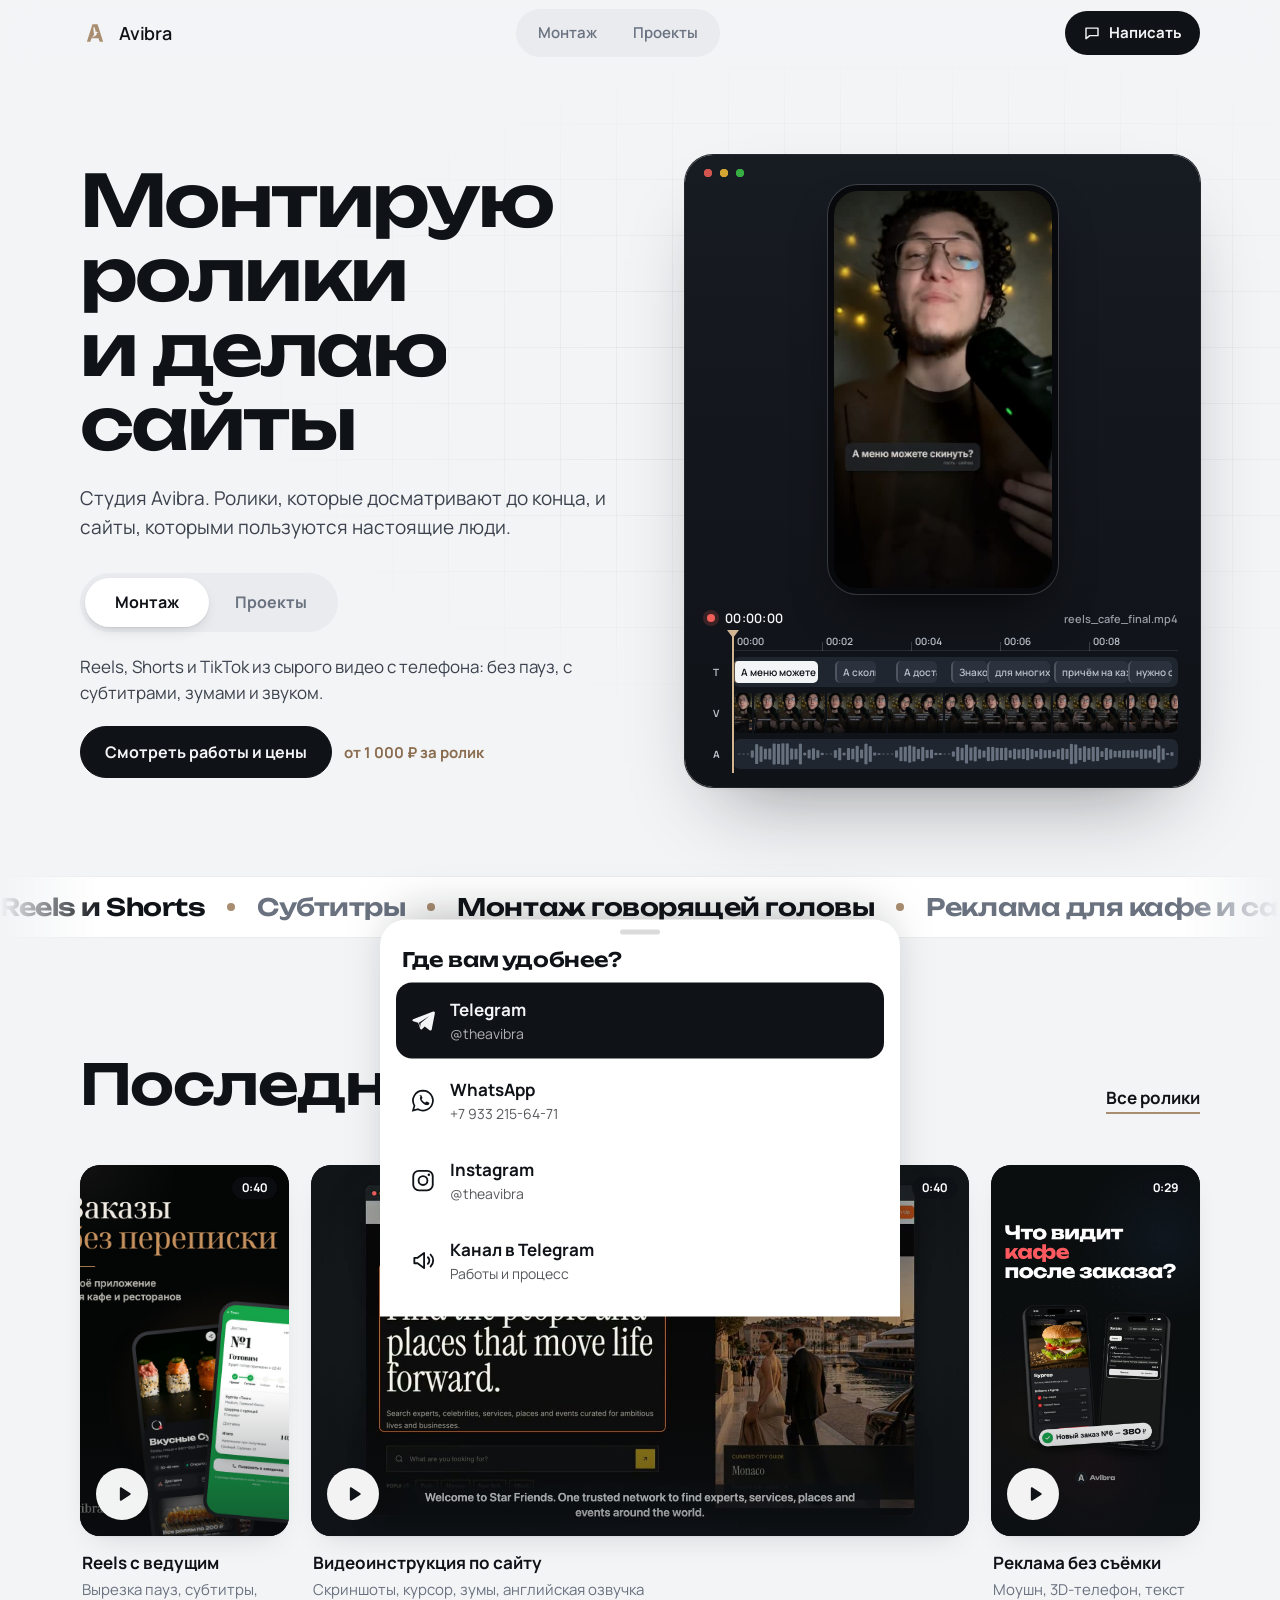
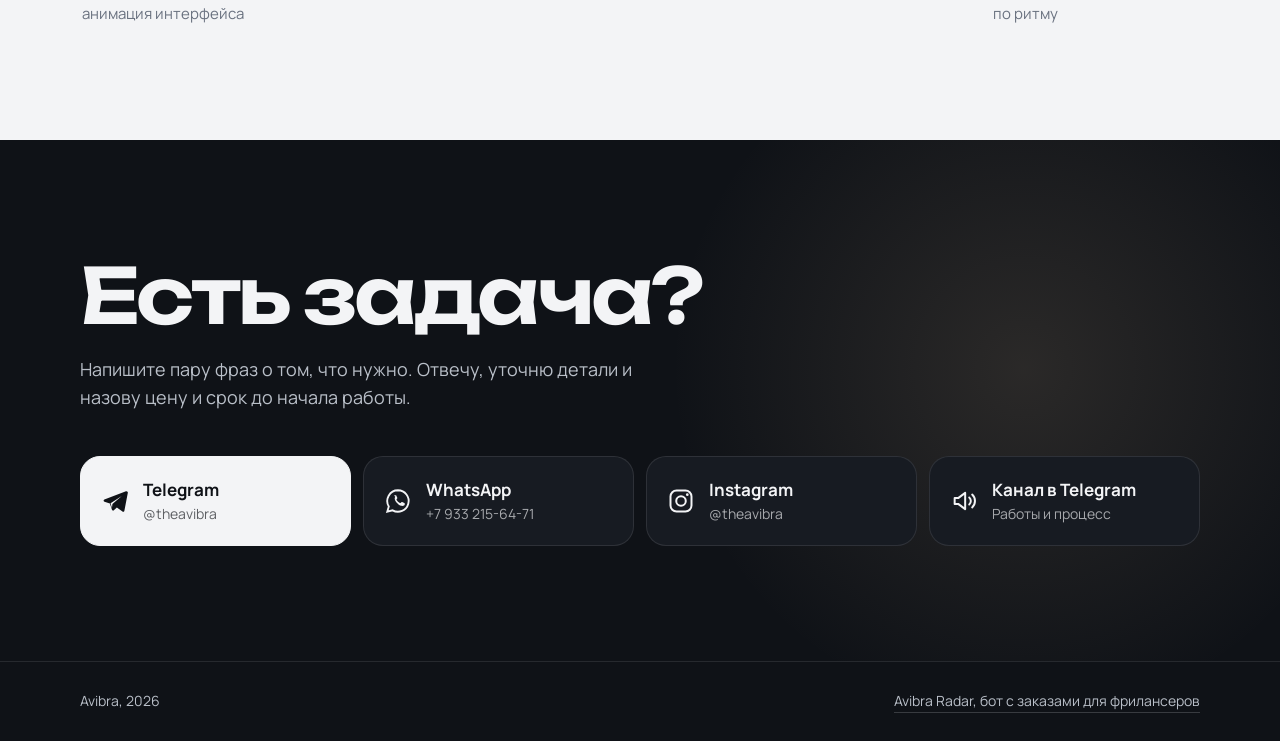
==== commit 8c7c5d3c: "Светлый редизайн: бронза только акцентом, больше анимаций Co-Authored-By: Claude Opus 5.5 <noreply@a" ====
--- a/index.html
+++ b/index.html
@@ -3,8 +3,8 @@
 <head>
 <meta charset="utf-8">
 <meta name="viewport" content="width=device-width, initial-scale=1, viewport-fit=cover">
-<meta name="theme-color" content="#151B22">
-<meta name="color-scheme" content="dark">
+<meta name="theme-color" content="#F3F4F6">
+<meta name="color-scheme" content="light">
 
 <title>Avibra: монтаж Reels, сайты и боты</title>
 <meta name="description" content="Монтирую Reels и короткие ролики, делаю сайты, веб-приложения и Telegram-ботов. Цена и срок до начала работы.">
@@ -14,7 +14,7 @@
 <link rel="icon" href="/v2/avibra-favicon.svg" type="image/svg+xml">
 <link rel="preload" href="/v2/fonts/unbounded.woff2" as="font" type="font/woff2" crossorigin>
 <link rel="preload" href="/v2/fonts/manrope.woff2" as="font" type="font/woff2" crossorigin>
-<link rel="stylesheet" href="/v2/style.css?v=10">
+<link rel="stylesheet" href="/v2/style.css?v=12">
 <script>document.documentElement.classList.add('js')</script>
 </head>
 <body>
@@ -73,6 +73,7 @@
     </div>
   </div>
 </section>
+<div class="marquee" aria-label="Reels и Shorts, Субтитры, Монтаж говорящей головы, Реклама для кафе и салонов, Сайты и лендинги, Telegram-боты, Mini Apps, Дизайн"><div class="marquee-track" aria-hidden="true"><span>Reels и Shorts</span><span>Субтитры</span><span>Монтаж говорящей головы</span><span>Реклама для кафе и салонов</span><span>Сайты и лендинги</span><span>Telegram-боты</span><span>Mini Apps</span><span>Дизайн</span><span>Reels и Shorts</span><span>Субтитры</span><span>Монтаж говорящей головы</span><span>Реклама для кафе и салонов</span><span>Сайты и лендинги</span><span>Telegram-боты</span><span>Mini Apps</span><span>Дизайн</span></div></div>
 
 <section class="sec">
   <div class="wrap">
@@ -141,6 +142,6 @@
   <button class="lb-x" type="button" aria-label="Закрыть"><svg aria-hidden="true"><use href="/v2/icons.svg#x"/></svg></button>
   <div class="lb-box"></div>
 </dialog>
-<script src="/v2/main.js?v=10" defer></script>
+<script src="/v2/main.js?v=12" defer></script>
 </body>
 </html>
--- a/v2/style.css
+++ b/v2/style.css
@@ -1,22 +1,27 @@
-/* Avibra. One dark "editing room": graphite surfaces, ivory type, bronze for the playhead and everything that marks time. */
+/* Avibra. A light, quiet studio page; the dark pieces are the objects on it (the editor window, phones, the contact desk).
+   Bronze is a marker, never a surface: the logo, the playhead, the progress line, small ticks. */
 
 @font-face{font-family:Unbounded;src:url(/v2/fonts/unbounded.woff2) format("woff2");font-weight:200 900;font-display:swap}
 @font-face{font-family:Manrope;src:url(/v2/fonts/manrope.woff2) format("woff2");font-weight:200 800;font-display:swap}
 
 :root{
-  --ink:#151B22;--ink2:#1A222B;--ink3:#222C37;--ink4:#2C3845;
-  --iv:#F3F0E8;--iv2:#C9C6BE;--mute:#8E98A2;
-  --br:#A98D70;--brh:#D2B591;
-  --line:rgba(243,240,232,.1);--line2:rgba(243,240,232,.18);
+  --bg:#F3F4F6;--surf:#FFFFFF;--surf2:#E9EBEF;
+  --fg:#0F1217;--fg2:#3B424D;--mute:#6A7280;
+  --line:rgba(15,18,23,.08);--line2:rgba(15,18,23,.15);
+  --night:#0F1217;--night2:#171B22;--night3:#20262F;--night4:#2B323D;
+  --on:#F3F4F6;--on2:#B9BFC8;--nline:rgba(243,244,246,.1);--nline2:rgba(243,244,246,.18);
+  --br:#A98D70;--brh:#D2B591;--brd:#8A6C4F;
   --fd:Unbounded,"Arial Black",system-ui,sans-serif;
   --fb:Manrope,system-ui,-apple-system,sans-serif;
-  --e:cubic-bezier(.2,.7,.1,1);--e2:cubic-bezier(.65,0,.25,1);
+  --e:cubic-bezier(.2,.7,.1,1);--e2:cubic-bezier(.65,0,.25,1);--spring:cubic-bezier(.34,1.56,.64,1);
   --wrap:1200px;--gut:clamp(16px,4vw,40px);
   --r:20px;
+  --shadow:0 1px 2px rgba(15,18,23,.04),0 12px 32px -16px rgba(15,18,23,.18);
+  --shadow-lg:0 2px 4px rgba(15,18,23,.04),0 40px 80px -36px rgba(15,18,23,.45);
 }
 *,*::before,*::after{box-sizing:border-box}
 html{-webkit-text-size-adjust:100%;-webkit-tap-highlight-color:transparent;scroll-behavior:smooth;scroll-padding-top:80px}
-body{margin:0;background:var(--ink);color:var(--iv);font:400 17px/1.55 var(--fb);overflow-x:clip}
+body{margin:0;background:var(--bg);color:var(--fg);font:400 17px/1.55 var(--fb);overflow-x:clip}
 img,video{display:block;max-width:100%;height:auto}
 a{color:inherit}
 h1,h2,h3{margin:0;font-family:var(--fd);font-weight:600;letter-spacing:-.02em;line-height:1.08}
@@ -24,7 +29,8 @@
 button{font:inherit;color:inherit;background:none;border:0;padding:0;cursor:pointer}
 button,a,[role=button]{touch-action:manipulation}
 button,.btn,.switch a,.tabs button{-webkit-user-select:none;user-select:none}
-:focus-visible{outline:2px solid var(--brh);outline-offset:3px;border-radius:8px}
+:focus-visible{outline:2px solid var(--br);outline-offset:3px;border-radius:8px}
+::selection{background:var(--brh);color:var(--fg)}
 .wrap{max-width:var(--wrap);margin:0 auto;padding:0 var(--gut)}
 svg{width:1em;height:1em;flex:none}
 
@@ -38,24 +44,25 @@
 @keyframes vt-out{to{opacity:0;transform:translateY(-12px)}}
 @keyframes vt-in{from{opacity:0;transform:translateY(18px)}}
 
-/* reading progress: a playhead running along the top edge */
-.progress{position:fixed;left:0;top:0;height:2px;width:100%;background:var(--brh);transform-origin:0 50%;transform:scaleX(0);z-index:60;pointer-events:none}
+/* reading progress: a bronze playhead running along the top edge */
+.progress{position:fixed;left:0;top:0;height:2px;width:100%;background:var(--br);transform-origin:0 50%;transform:scaleX(0);z-index:60;pointer-events:none}
 @supports (animation-timeline:scroll()){
   .progress{animation:prog linear both;animation-timeline:scroll(root)}
   @keyframes prog{to{transform:scaleX(1)}}
 }
 
 /* ---------- header ---------- */
-.bar{position:sticky;top:0;z-index:40;background:rgba(21,27,34,.78);-webkit-backdrop-filter:blur(14px) saturate(1.3);backdrop-filter:blur(14px) saturate(1.3);border-bottom:1px solid var(--line);padding-top:env(safe-area-inset-top,0px)}
-.bar-in{max-width:var(--wrap);margin:0 auto;padding:0 var(--gut);height:64px;display:flex;align-items:center;gap:16px}
+.bar{position:sticky;top:0;z-index:40;background:rgba(243,244,246,.78);-webkit-backdrop-filter:blur(16px) saturate(1.4);backdrop-filter:blur(16px) saturate(1.4);border-bottom:1px solid transparent;padding-top:env(safe-area-inset-top,0px);transition:border-color .3s,background .3s}
+.bar.scrolled{border-bottom-color:var(--line);background:rgba(243,244,246,.9)}
+.bar-in{max-width:var(--wrap);margin:0 auto;padding:0 var(--gut);height:66px;display:flex;align-items:center;gap:16px}
 .logo{display:flex;align-items:center;gap:9px;text-decoration:none;font:600 18px/1 var(--fb);letter-spacing:-.01em}
-.logo svg{width:30px;height:30px}
-.switch{margin:0 auto;display:flex;background:var(--ink2);border:1px solid var(--line);border-radius:999px;padding:4px}
-.switch a{position:relative;display:block;padding:8px 18px;border-radius:999px;text-decoration:none;font-weight:600;font-size:15px;color:var(--iv2);transition:color .2s}
+.logo svg{width:30px;height:30px;color:var(--br);transition:transform .5s var(--spring)}
+.switch{position:relative;margin:0 auto;display:flex;background:var(--surf2);border-radius:999px;padding:4px}
+.switch a{position:relative;display:block;padding:8px 18px;border-radius:999px;text-decoration:none;font-weight:600;font-size:15px;color:var(--mute);transition:color .2s}
 .switch a .t{position:relative;z-index:1}
-.switch a[aria-current]{color:var(--ink)}
-.switch .pill{position:absolute;inset:0;border-radius:999px;background:var(--iv)}
-.bar-cta{display:flex;align-items:center;gap:8px;padding:10px 16px;border-radius:999px;background:var(--iv);color:var(--ink);font-weight:700;font-size:15px;transition:transform .12s var(--e)}
+.switch a[aria-current]{color:var(--fg)}
+.switch .pill{position:absolute;inset:0;border-radius:999px;background:var(--surf);box-shadow:0 1px 2px rgba(15,18,23,.08),0 4px 12px -4px rgba(15,18,23,.12)}
+.bar-cta{display:flex;align-items:center;gap:8px;padding:10px 18px;border-radius:999px;background:var(--fg);color:var(--on);font-weight:700;font-size:15px;transition:transform .12s var(--e),background .2s}
 .bar-cta svg{width:18px;height:18px}
 .bar-cta:active,.btn:active{transform:scale(.96)}
 @media (max-width:640px){
@@ -67,86 +74,98 @@
 }
 
 /* ---------- buttons ---------- */
-.btn{display:inline-flex;align-items:center;justify-content:center;gap:9px;min-height:50px;padding:0 22px;border-radius:999px;border:1px solid var(--line2);text-decoration:none;font-weight:700;font-size:16px;transition:transform .12s var(--e),background .2s,border-color .2s}
-.btn svg{width:19px;height:19px}
-.btn-main{background:var(--iv);color:var(--ink);border-color:var(--iv)}
+.btn{position:relative;display:inline-flex;align-items:center;justify-content:center;gap:9px;min-height:52px;padding:0 24px;border-radius:999px;border:1px solid var(--line2);background:var(--surf);text-decoration:none;font-weight:700;font-size:16px;transition:transform .25s var(--e),background .2s,border-color .2s,box-shadow .3s;overflow:hidden}
+.btn svg{width:19px;height:19px;transition:transform .3s var(--e)}
+.btn-main{background:var(--fg);color:var(--on);border-color:var(--fg)}
+/* a bronze sweep under the label on hover: the one warm moment of a button */
+.btn-main::after{content:"";position:absolute;left:0;bottom:0;height:2px;width:100%;background:var(--brh);transform:scaleX(0);transform-origin:0 50%;transition:transform .45s var(--e)}
 @media (hover:hover) and (pointer:fine){
-  .btn:hover{border-color:var(--iv2)}
-  .btn-main:hover{background:#fff}
-  .bar-cta:hover{background:#fff}
-  .switch a:not([aria-current]):hover{color:var(--iv)}
+  .btn:hover{border-color:var(--fg2);box-shadow:var(--shadow)}
+  .btn-main:hover{background:#000}
+  .btn-main:hover::after{transform:scaleX(1)}
+  .btn:hover svg{transform:translateX(3px)}
+  .bar-cta:hover{background:#000}
+  .switch a:not([aria-current]):hover{color:var(--fg)}
+  .logo:hover svg{transform:rotate(-8deg) scale(1.06)}
 }
 .row{display:flex;flex-wrap:wrap;align-items:center;gap:12px}
 
 /* ---------- hero ---------- */
-.hero{padding:clamp(36px,7vw,88px) 0 clamp(48px,7vw,96px)}
-.hero-in{display:grid;grid-template-columns:minmax(0,1.05fr) minmax(0,1fr);gap:clamp(32px,5vw,72px);align-items:center}
+.hero{position:relative;padding:clamp(36px,7vw,88px) 0 clamp(48px,7vw,96px);overflow:clip}
+/* a faint grid of timeline ticks behind the hero, fading out to the sides */
+.hero::before{content:"";position:absolute;inset:0;background-image:linear-gradient(var(--line) 1px,transparent 1px),linear-gradient(90deg,var(--line) 1px,transparent 1px);background-size:56px 56px;mask-image:radial-gradient(70% 60% at 70% 40%,#000 0%,transparent 75%);-webkit-mask-image:radial-gradient(70% 60% at 70% 40%,#000 0%,transparent 75%);pointer-events:none}
+.hero-in{position:relative;display:grid;grid-template-columns:minmax(0,1.05fr) minmax(0,1fr);gap:clamp(32px,5vw,72px);align-items:center}
 .hero h1{font-size:clamp(38px,5.6vw,76px);font-weight:600;line-height:1.04;letter-spacing:-.035em;text-wrap:balance}
-.lede{margin-top:22px;max-width:34em;font-size:clamp(17px,1.5vw,19px);color:var(--iv2)}
+.lede{margin-top:22px;max-width:34em;font-size:clamp(17px,1.5vw,19px);color:var(--fg2)}
 .hero .row{margin-top:28px}
 .facts{margin-top:26px;display:flex;flex-wrap:wrap;gap:8px}
-.facts span{padding:6px 12px;border-radius:999px;background:var(--ink2);border:1px solid var(--line);font-size:14px;color:var(--iv2)}
+.facts span{padding:7px 13px;border-radius:999px;background:var(--surf);border:1px solid var(--line);font-size:14px;color:var(--fg2);box-shadow:0 1px 2px rgba(15,18,23,.04)}
 
 /* the load sequence: each word is cut in like a clip on the timeline */
 .w{display:inline-block;overflow:hidden;vertical-align:top;padding-bottom:.1em;margin-bottom:-.1em}
-.w>span{display:inline-block;animation:cut .7s var(--e) both;animation-delay:calc(var(--i) * 75ms + 80ms)}
-@keyframes cut{from{transform:translateY(110%)}}
-.lede,.hero .row,.hero .facts,.tabs,.pane-text{animation:rise .7s var(--e) both;animation-delay:.45s}
-.stage{animation:stage-in 1s var(--e) both;animation-delay:.2s}
+.w>span{display:inline-block;animation:cut .8s var(--e) both;animation-delay:calc(var(--i) * 70ms + 80ms)}
+@keyframes cut{from{transform:translateY(110%) rotate(4deg)}}
+.lede,.hero .row,.hero .facts,.tabs,.pane-text{animation:rise .8s var(--e) both;animation-delay:.45s}
+.hero .row{animation-delay:.55s}
+.hero .facts{animation-delay:.65s}
+.stage{animation:stage-in 1.1s var(--e) both;animation-delay:.2s}
 @keyframes rise{from{opacity:0;transform:translateY(14px)}}
-@keyframes stage-in{from{opacity:0;transform:translateY(24px) scale(.98)}}
+@keyframes stage-in{from{opacity:0;transform:translateY(30px) scale(.96) rotate(-1deg)}}
 
 /* direction tabs on the home page */
-.tabs{position:relative;display:inline-grid;grid-template-columns:1fr 1fr;margin-top:30px;padding:5px;border-radius:999px;background:var(--ink2);border:1px solid var(--line)}
-.tabs button{position:relative;z-index:1;padding:12px 26px;border-radius:999px;font-weight:700;font-size:16px;color:var(--iv2);transition:color .3s}
-.tabs button[aria-selected=true]{color:var(--ink)}
-.tabs-pill{position:absolute;top:5px;bottom:5px;left:5px;width:calc(50% - 5px);border-radius:999px;background:var(--iv);transition:transform .45s var(--e)}
+.tabs{position:relative;display:inline-grid;grid-template-columns:1fr 1fr;margin-top:30px;padding:5px;border-radius:999px;background:var(--surf2)}
+.tabs button{position:relative;z-index:1;padding:12px 26px;border-radius:999px;font-weight:700;font-size:16px;color:var(--mute);transition:color .3s}
+.tabs button[aria-selected=true]{color:var(--fg)}
+.tabs-pill{position:absolute;top:5px;bottom:5px;left:5px;width:calc(50% - 5px);border-radius:999px;background:var(--surf);box-shadow:0 1px 2px rgba(15,18,23,.08),0 6px 16px -6px rgba(15,18,23,.18);transition:transform .5s var(--spring)}
 .tabs[data-at=p] .tabs-pill{transform:translateX(100%)}
 .pane-text{margin-top:22px}
-.pane-text p{max-width:30em;color:var(--iv2)}
+.pane-text p{max-width:30em;color:var(--fg2)}
 .pane-text .row{margin-top:20px}
-.from{font-size:15px;color:var(--brh);font-weight:600}
+.pane-text:not([hidden]){animation:rise .5s var(--e) both}
+.from{font-size:15px;color:var(--brd);font-weight:700}
 
 /* ---------- stage: the right half of every hero ---------- */
-.stage{position:relative;display:grid}
-.stage>div{grid-area:1/1;transition:opacity .5s var(--e),transform .6s var(--e),visibility .6s}
-.stage[data-show=m] .stage-p,.stage[data-show=p] .stage-m{opacity:0;visibility:hidden;transform:translateY(16px) scale(.97);pointer-events:none}
-
-/* editor window: phone over a live timeline */
-.editor{position:relative;background:linear-gradient(180deg,var(--ink2),#171E26);border:1px solid var(--line);border-radius:28px;padding:22px 22px 18px;box-shadow:0 40px 80px -30px rgba(0,0,0,.6)}
-.phone{position:relative;width:min(230px,58%);margin:0 auto;aspect-ratio:9/16;border-radius:30px;overflow:hidden;background:#000;border:6px solid #0B0F13;box-shadow:0 0 0 1px var(--line2),0 24px 50px -20px rgba(0,0,0,.8)}
+.stage{position:relative;display:grid;perspective:1400px}
+.stage>div{grid-area:1/1;transition:opacity .5s var(--e),transform .7s var(--e),visibility .7s}
+.stage[data-show=m] .stage-p,.stage[data-show=p] .stage-m{opacity:0;visibility:hidden;transform:translateY(16px) scale(.96);pointer-events:none}
+.editor,.fan-in{transform:rotateX(var(--rx,0deg)) rotateY(var(--ry,0deg));transition:transform .6s var(--e)}
+
+/* editor window: a dark object on the light page — phone over a live timeline */
+.editor{position:relative;background:linear-gradient(180deg,var(--night2),var(--night));color:var(--on);border-radius:28px;padding:30px 22px 18px;box-shadow:0 0 0 1px rgba(15,18,23,.9),var(--shadow-lg)}
+.editor::before{content:"";position:absolute;top:13px;left:18px;width:42px;height:10px;background:radial-gradient(circle at 5px 5px,#F25F58 4px,transparent 4.5px),radial-gradient(circle at 21px 5px,#F7BE38 4px,transparent 4.5px),radial-gradient(circle at 37px 5px,#3CC84A 4px,transparent 4.5px);opacity:.85}
+.phone{position:relative;width:min(230px,58%);margin:0 auto;aspect-ratio:9/16;border-radius:30px;overflow:hidden;background:#000;border:6px solid #07090C;box-shadow:0 0 0 1px var(--nline2),0 24px 50px -20px rgba(0,0,0,.8)}
 .phone video{width:100%;height:100%;object-fit:cover}
-.tl{position:relative;margin-top:18px;font:600 11px/1 var(--fb);color:var(--mute);--p:0}
+.tl{position:relative;margin-top:18px;font:600 11px/1 var(--fb);color:var(--on2);--p:0}
 .tl-top{display:flex;align-items:center;gap:10px;margin-bottom:10px}
-.rec{width:8px;height:8px;border-radius:50%;background:var(--brh);animation:blink 1.6s steps(2) infinite}
-@keyframes blink{50%{opacity:.25}}
-.tc{font-variant-numeric:tabular-nums;color:var(--iv);font-size:13px;letter-spacing:.02em}
+.rec{width:8px;height:8px;border-radius:50%;background:#F25F58;box-shadow:0 0 0 4px rgba(242,95,88,.18);animation:blink 1.6s steps(2) infinite}
+@keyframes blink{50%{opacity:.3}}
+.tc{font-variant-numeric:tabular-nums;color:var(--on);font-size:13px;letter-spacing:.02em}
 .tl-name{margin-left:auto;opacity:.8}
-.ruler{position:relative;height:16px;margin-left:26px;border-bottom:1px solid var(--line)}
+.ruler{position:relative;height:16px;margin-left:26px;border-bottom:1px solid var(--nline)}
 .ruler span{position:absolute;bottom:4px;padding-left:4px;font-size:10px;font-variant-numeric:tabular-nums}
-.ruler span::before{content:"";position:absolute;left:0;bottom:-5px;height:9px;width:1px;background:var(--line2)}
+.ruler span::before{content:"";position:absolute;left:0;bottom:-5px;height:9px;width:1px;background:var(--nline2)}
 .track{display:flex;align-items:center;gap:8px;margin-top:6px}
-.track b{width:18px;flex:none;text-align:center;font-size:10px;color:var(--mute)}
-.lane{position:relative;flex:1;height:30px;border-radius:7px;background:var(--ink3);overflow:hidden}
+.track b{width:18px;flex:none;text-align:center;font-size:10px;color:var(--on2)}
+.lane{position:relative;flex:1;height:30px;border-radius:7px;background:var(--night3);overflow:hidden}
 .track.v .lane{height:40px}
 .film{position:absolute;inset:0;background-size:auto 100%;background-repeat:repeat-x;opacity:.85}
-.track.v i{position:absolute;top:0;bottom:0;width:2px;margin-left:-1px;background:var(--ink)}
-.sub{position:absolute;top:4px;bottom:4px;padding:0 6px;display:flex;align-items:center;border-radius:5px;background:var(--ink4);color:var(--iv2);font-size:10px;white-space:nowrap;overflow:hidden;text-overflow:ellipsis;border-left:2px solid var(--line2);transition:background .2s,color .2s}
-.sub.on{background:var(--iv);color:var(--ink);border-left-color:var(--brh)}
-.wave{position:absolute;inset:3px 4px;width:calc(100% - 8px);height:calc(100% - 6px);fill:var(--br);opacity:.9}
+.track.v i{position:absolute;top:0;bottom:0;width:2px;margin-left:-1px;background:var(--night)}
+.sub{position:absolute;top:4px;bottom:4px;padding:0 6px;display:flex;align-items:center;border-radius:5px;background:var(--night4);color:var(--on2);font-size:10px;white-space:nowrap;overflow:hidden;text-overflow:ellipsis;border-left:2px solid var(--nline2);transition:background .2s,color .2s}
+.sub.on{background:var(--on);color:var(--night);border-left-color:var(--br)}
+.wave{position:absolute;inset:3px 4px;width:calc(100% - 8px);height:calc(100% - 6px);fill:#6F7A88;opacity:.9}
 .head{position:absolute;top:24px;bottom:-4px;left:26px;right:0;pointer-events:none}
-.head span{position:absolute;top:0;bottom:0;left:calc(var(--p) * 100%);width:2px;margin-left:-1px;background:var(--brh);box-shadow:0 0 0 1px rgba(21,27,34,.4)}
+.head span{position:absolute;top:0;bottom:0;left:calc(var(--p) * 100%);width:2px;margin-left:-1px;background:var(--brh);box-shadow:0 0 0 1px rgba(15,18,23,.5)}
 .head span::before{content:"";position:absolute;top:-6px;left:-5px;border:6px solid transparent;border-top:8px solid var(--brh)}
 
 /* fan of real project screens */
 .fan-in{position:relative;height:clamp(420px,44vw,540px)}
-.fan figure{--pos:var(--k);position:absolute;left:50%;top:0;margin:0;width:clamp(200px,19vw,240px);aspect-ratio:778/1688;border-radius:30px;overflow:hidden;background:#000;border:6px solid #0B0F13;box-shadow:0 0 0 1px var(--line2),0 30px 60px -24px rgba(0,0,0,.85);
+.fan figure{--pos:var(--k);position:absolute;left:50%;top:0;margin:0;width:clamp(200px,19vw,240px);aspect-ratio:778/1688;border-radius:30px;overflow:hidden;background:#000;border:6px solid #07090C;box-shadow:0 0 0 1px rgba(15,18,23,.5),0 30px 60px -24px rgba(15,18,23,.55);
   transform:translateX(calc(-50% + var(--pos) * 34%)) translateY(calc(var(--pos) * 4%)) rotate(calc(var(--pos) * 4deg)) scale(calc(1 - var(--pos) * .08));
-  z-index:calc(10 - var(--pos));filter:brightness(calc(1 - var(--pos) * .22));transition:transform .9s var(--e),filter .9s var(--e),opacity .6s}
+  z-index:calc(10 - var(--pos));filter:brightness(calc(1 - var(--pos) * .1)) saturate(calc(1 - var(--pos) * .2));transition:transform .9s var(--spring),filter .9s var(--e),opacity .6s;cursor:pointer}
 .fan figure[data-pos="3"]{opacity:0}
 .fan figure img{width:100%;height:100%;object-fit:cover;object-position:top}
-.fan-cap{display:flex;justify-content:center;flex-wrap:wrap;gap:8px;margin-top:20px;font-size:15px;color:var(--iv2)}
-.fan-cap b{color:var(--iv)}
+.fan-cap{display:flex;justify-content:center;flex-wrap:wrap;gap:8px;margin-top:20px;font-size:15px;color:var(--fg2)}
+.fan-cap b{color:var(--fg)}
 
 @media (max-width:900px){
   .hero-in{grid-template-columns:1fr}
@@ -156,40 +175,60 @@
   .hero h1{font-size:clamp(32px,9.6vw,44px)}
   .tabs{display:grid;width:100%}
   .tabs button{padding:12px 10px}
-  .editor{padding:16px 12px 14px;border-radius:24px}
+  .editor{padding:28px 12px 14px;border-radius:24px}
   .tl-name{display:none}
   .fan-in{height:min(112vw,500px)}
   .fan figure{width:50vw}
 }
 
+/* ---------- running strip of what I do, between the hero and the sections ---------- */
+.marquee{position:relative;overflow:hidden;padding:18px 0;border-block:1px solid var(--line);background:var(--surf);mask-image:linear-gradient(90deg,transparent,#000 8%,#000 92%,transparent);-webkit-mask-image:linear-gradient(90deg,transparent,#000 8%,#000 92%,transparent)}
+.marquee-track{display:flex;width:max-content;animation:marquee 38s linear infinite}
+.marquee span{display:flex;align-items:center;gap:22px;padding-right:22px;font:600 clamp(18px,2vw,24px)/1 var(--fd);letter-spacing:-.02em;white-space:nowrap;color:var(--fg)}
+.marquee span::after{content:"";width:8px;height:8px;border-radius:50%;background:var(--br);flex:none}
+.marquee span:nth-child(even){color:var(--mute)}
+@keyframes marquee{to{transform:translateX(-50%)}}
+@media (hover:hover){.marquee:hover .marquee-track{animation-play-state:paused}}
+
 /* ---------- sections ---------- */
-.sec{padding:clamp(56px,8vw,110px) 0;border-top:1px solid var(--line)}
-.sec-head{display:flex;flex-wrap:wrap;align-items:end;justify-content:space-between;gap:12px 32px;margin-bottom:clamp(28px,4vw,48px)}
-.sec-head h2{font-size:clamp(30px,4.2vw,52px)}
-.sec-head p{max-width:30em;color:var(--iv2)}
-.more{font-weight:700;text-decoration:none;border-bottom:1px solid var(--br);padding-bottom:2px}
+.sec{padding:clamp(64px,9vw,120px) 0}
+.sec+.sec{border-top:1px solid var(--line)}
+.sec-head{display:flex;flex-wrap:wrap;align-items:end;justify-content:space-between;gap:12px 32px;margin-bottom:clamp(28px,4vw,52px)}
+.sec-head h2{font-size:clamp(30px,4.4vw,56px)}
+.sec-head p{max-width:30em;color:var(--fg2)}
+.more{position:relative;font-weight:700;text-decoration:none;padding-bottom:3px}
+.more::after{content:"";position:absolute;left:0;right:0;bottom:0;height:2px;background:var(--br);transform-origin:100% 50%;transition:transform .4s var(--e)}
+@media (hover:hover) and (pointer:fine){.more:hover::after{transform:scaleX(.3)}}
+
+/* scroll reveal: blocks are cut in from below like a clip opening on the timeline (classes added by main.js) */
+.rv{opacity:0;transform:translateY(28px);transition:opacity .8s var(--e),transform .9s var(--e);transition-delay:calc(var(--d,0) * 90ms)}
+.rv.in{opacity:1;transform:none}
+.sec-head h2.rv{opacity:1;transform:translateY(30%);clip-path:inset(0 0 100% 0);transition:transform .9s var(--e),clip-path .9s var(--e)}
+.sec-head h2.rv.in{transform:none;clip-path:inset(-10% -5% -15% -5%)}
 
 /* works: each row shares a height, so clip widths follow their aspect ratio like clips on a timeline */
 .works{display:flex;flex-wrap:wrap;gap:clamp(14px,1.8vw,22px)}
 .work{margin:0;flex:var(--ar) 1 0;min-width:0}
 .work.tall{--ar:.5625}
 .work.wide{--ar:1.7778}
-.work-play{position:relative;display:block;width:100%;border-radius:var(--r);overflow:hidden;background:var(--ink2);isolation:isolate}
+.work-play{position:relative;display:block;width:100%;border-radius:var(--r);overflow:hidden;background:var(--night2);isolation:isolate;box-shadow:var(--shadow);transition:transform .5s var(--e),box-shadow .5s var(--e)}
 .tall .work-play{aspect-ratio:9/16}
 .wide .work-play{aspect-ratio:16/9}
-.work-play img,.work-play video{position:absolute;inset:0;width:100%;height:100%;object-fit:cover;transition:transform .8s var(--e),opacity .3s}
+.work-play img,.work-play video{position:absolute;inset:0;width:100%;height:100%;object-fit:cover;transition:transform 1s var(--e),opacity .3s}
 .work-play video{z-index:1;opacity:0}
 .work-play video.on{opacity:1}
-.play{position:absolute;z-index:2;left:16px;bottom:16px;width:52px;height:52px;border-radius:50%;display:grid;place-items:center;background:rgba(243,240,232,.94);color:var(--ink);transition:transform .3s var(--e)}
+.work-play::after{content:"";position:absolute;inset:0;z-index:1;background:linear-gradient(180deg,transparent 60%,rgba(15,18,23,.5));pointer-events:none}
+.play{position:absolute;z-index:2;left:16px;bottom:16px;width:52px;height:52px;border-radius:50%;display:grid;place-items:center;background:rgba(255,255,255,.95);color:var(--fg);transition:transform .4s var(--spring),background .3s}
 .play svg{width:20px;height:20px;margin-left:3px}
-.dur{position:absolute;z-index:2;right:12px;top:12px;padding:4px 9px;border-radius:999px;background:rgba(10,14,18,.7);font:700 12px/1 var(--fb);font-variant-numeric:tabular-nums}
+.dur{position:absolute;z-index:2;right:12px;top:12px;padding:5px 10px;border-radius:999px;background:rgba(15,18,23,.66);color:#fff;-webkit-backdrop-filter:blur(6px);backdrop-filter:blur(6px);font:700 12px/1 var(--fb);font-variant-numeric:tabular-nums}
 .work figcaption{padding:14px 2px 0}
 .work figcaption b{display:block;font-weight:700}
 .work figcaption span{display:block;font-size:15px;color:var(--mute);margin-top:2px}
 .work-play:active{transform:scale(.985)}
 @media (hover:hover) and (pointer:fine){
-  .work-play:hover img,.work-play:hover video{transform:scale(1.03)}
-  .work-play:hover .play{transform:scale(1.1)}
+  .work-play:hover{transform:translateY(-6px);box-shadow:var(--shadow-lg)}
+  .work-play:hover img,.work-play:hover video{transform:scale(1.04)}
+  .work-play:hover .play{transform:scale(1.14);background:var(--brh)}
 }
 .works-break{flex-basis:100%;height:0}
 @media (max-width:760px){
@@ -200,136 +239,163 @@
 }
 
 /* what happens to the video */
-.inside{display:grid;grid-template-columns:repeat(3,1fr);gap:0 clamp(20px,3vw,48px)}
-.inside div{padding:24px 0 30px;border-top:1px solid var(--line2)}
-.inside h3{font-size:clamp(20px,2vw,26px);font-weight:500;color:var(--brh)}
-.inside p{margin-top:10px;color:var(--iv2)}
+.inside{display:grid;grid-template-columns:repeat(3,1fr);gap:16px}
+.inside div{position:relative;padding:26px 24px 28px;border-radius:var(--r);background:var(--surf);border:1px solid var(--line);transition:transform .4s var(--e),box-shadow .4s var(--e),opacity .8s var(--e)}
+.inside div::before{content:"";display:block;width:22px;height:3px;border-radius:2px;background:var(--br);margin-bottom:18px;transition:width .5s var(--e)}
+.inside h3{font-size:clamp(19px,1.8vw,23px);font-weight:600}
+.inside p{margin-top:10px;color:var(--fg2)}
+@media (hover:hover) and (pointer:fine){.inside div:hover{transform:translateY(-4px);box-shadow:var(--shadow)}.inside div:hover::before{width:48px}}
 @media (max-width:820px){.inside{grid-template-columns:1fr 1fr}}
-@media (max-width:520px){.inside{grid-template-columns:1fr}.inside div{padding:20px 0 22px}}
+@media (max-width:520px){.inside{grid-template-columns:1fr}}
 
 /* prices */
 .tiers{display:grid;grid-template-columns:repeat(3,1fr);gap:16px;align-items:stretch}
-.tier{position:relative;display:flex;flex-direction:column;padding:28px 26px 26px;border-radius:24px;background:var(--ink2);border:1px solid var(--line)}
-.tier.pick{background:var(--ink3);border-color:var(--br)}
-.badge{position:absolute;top:-13px;left:24px;padding:5px 12px;border-radius:999px;background:var(--brh);color:var(--ink);font-size:13px;font-weight:700}
+.tier{position:relative;display:flex;flex-direction:column;padding:30px 26px 26px;border-radius:24px;background:var(--surf);border:1px solid var(--line);transition:transform .45s var(--e),box-shadow .45s var(--e),opacity .8s var(--e)}
+.tier.pick{background:var(--night);color:var(--on);border-color:var(--night);box-shadow:var(--shadow-lg)}
+.tier.pick .note,.tier.pick .unit{color:var(--on2)}
+.tier.pick .btn{background:var(--on);color:var(--night);border-color:var(--on)}
+.badge{position:absolute;top:-13px;left:24px;padding:6px 12px;border-radius:999px;background:var(--brh);color:var(--fg);font-size:13px;font-weight:700}
 .tier h3{font-size:22px;font-weight:600}
 .note{margin-top:6px;font-size:15px;color:var(--mute);min-height:2.6em}
-.price{margin-top:18px;font:600 clamp(26px,2.6vw,32px)/1.1 var(--fd);letter-spacing:-.03em;white-space:nowrap}
+.price{margin-top:18px;font:600 clamp(26px,2.6vw,34px)/1.1 var(--fd);letter-spacing:-.03em;white-space:nowrap}
 .unit{margin-top:6px;font-size:14px;color:var(--mute)}
 .tier ul{list-style:none;margin:22px 0 26px;padding:0;display:grid;gap:10px;flex:1;align-content:start}
 .tier li{position:relative;padding-left:22px;font-size:16px}
 .tier li::before{content:"";position:absolute;left:0;top:.72em;width:10px;height:2px;background:var(--br)}
+@media (hover:hover) and (pointer:fine){.tier:hover{transform:translateY(-6px);box-shadow:var(--shadow-lg)}}
 .deals{display:flex;flex-wrap:wrap;gap:12px 40px;margin-top:30px;padding-top:24px;border-top:1px solid var(--line)}
 .deals p{display:flex;align-items:baseline;gap:10px}
-.deals b{font:600 20px/1 var(--fd);color:var(--brh);letter-spacing:-.02em}
-.deals span{color:var(--iv2);font-size:15px}
+.deals b{font:600 20px/1 var(--fd);color:var(--fg);letter-spacing:-.02em}
+.deals span{color:var(--fg2);font-size:15px}
 @media (max-width:860px){.tiers{grid-template-columns:1fr;gap:22px}.note{min-height:0}}
 
 .plist{display:grid;max-width:980px}
-.plist h3{font-size:20px;font-weight:500;color:var(--brh);margin:12px 0 6px}
+.plist h3{font-size:20px;font-weight:600;margin:12px 0 6px}
 .plist h3:not(:first-child){margin-top:40px}
-.prow{display:grid;grid-template-columns:minmax(0,1fr) auto;gap:4px 24px;padding:18px 0;border-bottom:1px solid var(--line)}
+.prow{display:grid;grid-template-columns:minmax(0,1fr) auto;gap:4px 24px;padding:18px 0;border-bottom:1px solid var(--line);transition:padding .35s var(--e),border-color .3s,opacity .8s var(--e),transform .9s var(--e)}
 .prow b{font-weight:700;font-size:18px}
 .prow p{grid-column:1;color:var(--mute);font-size:15px}
 .prow span{grid-row:1/3;grid-column:2;align-self:center;font:600 18px/1.2 var(--fd);letter-spacing:-.02em;white-space:nowrap;text-align:right}
-@media (max-width:520px){.prow{grid-template-columns:1fr}.prow span{grid-row:auto;grid-column:1;text-align:left;margin-top:6px;font-size:17px;color:var(--brh)}}
-
-/* process as a timeline: markers on one line, in the real order of things */
+@media (hover:hover) and (pointer:fine){.prow:hover{padding-left:12px;border-bottom-color:var(--br)}}
+@media (max-width:520px){.prow{grid-template-columns:1fr}.prow span{grid-row:auto;grid-column:1;text-align:left;margin-top:6px;font-size:17px}}
+
+/* process as a timeline: the line draws itself when the block comes into view */
 .steps{list-style:none;margin:0;padding:0;display:grid;grid-template-columns:repeat(4,1fr);gap:24px;position:relative}
-.steps::before{content:"";position:absolute;left:0;right:0;top:34px;height:1px;background:var(--line2)}
+.steps::before,.steps::after{content:"";position:absolute;left:0;right:0;top:35px;height:2px;border-radius:2px;background:var(--line2)}
+.steps::after{background:var(--br);transform-origin:0 50%;transform:scaleX(0);transition:transform 1.6s var(--e) .2s}
+.steps.in::after{transform:scaleX(1)}
 .steps li{position:relative;display:flex;flex-direction:column}
 .steps li::before{order:1}.steps b{order:2}.steps p{order:3}
-.when{display:block;font-size:14px;font-weight:700;color:var(--brh);height:24px}
-.steps li::before{content:"";display:block;width:12px;height:12px;border-radius:50%;background:var(--ink);border:2px solid var(--brh);margin:4px 0 18px}
+.when{display:block;font-size:14px;font-weight:700;color:var(--brd);height:24px}
+.steps li::before{content:"";position:relative;z-index:1;display:block;width:14px;height:14px;border-radius:50%;background:var(--bg);border:2px solid var(--line2);margin:4px 0 18px;transition:border-color .4s,background .4s,transform .5s var(--spring);transition-delay:calc(.3s + var(--d,0) * .35s)}
+.steps.in li::before{border-color:var(--br);background:var(--brh);transform:scale(1.15)}
 .steps b{display:block;font:600 19px/1.2 var(--fd);letter-spacing:-.02em}
-.steps p{margin-top:8px;color:var(--iv2);font-size:16px}
+.steps p{margin-top:8px;color:var(--fg2);font-size:16px}
 @media (max-width:820px){
   .steps{grid-template-columns:1fr;gap:28px;padding-left:28px}
-  .steps::before{left:5px;top:6px;bottom:6px;right:auto;width:1px;height:auto}
+  .steps::before,.steps::after{left:6px;top:6px;bottom:6px;right:auto;width:2px;height:auto}
+  .steps::after{transform-origin:50% 0;transform:scaleY(0)}
+  .steps.in::after{transform:scaleY(1)}
   .steps li::before{position:absolute;left:-28px;top:2px;margin:0}
   .when{height:auto;margin-bottom:4px}
 }
 
 /* projects */
-.proj{display:grid;grid-template-columns:minmax(0,1fr) minmax(0,1.1fr);gap:clamp(28px,5vw,72px);align-items:center;padding:clamp(28px,4vw,48px) 0;border-top:1px solid var(--line)}
+.proj{display:grid;grid-template-columns:minmax(0,1fr) minmax(0,1.1fr);gap:clamp(28px,5vw,72px);align-items:center;padding:clamp(32px,4vw,56px) 0;border-top:1px solid var(--line)}
 .proj:first-of-type{border-top:0;padding-top:0}
-.tag{font-size:14px;font-weight:700;color:var(--brh)}
-.proj h3{margin-top:10px;font-size:clamp(26px,3vw,38px)}
-.about{margin-top:14px;color:var(--iv2);max-width:32em}
+.tag{display:inline-block;font-size:13px;font-weight:700;color:var(--fg2);padding:5px 11px;border-radius:999px;background:var(--surf2)}
+.proj h3{margin-top:12px;font-size:clamp(26px,3vw,40px)}
+.about{margin-top:14px;color:var(--fg2);max-width:32em}
 .proj ul{margin:18px 0 0;padding:0;list-style:none;display:grid;gap:8px}
 .proj li{position:relative;padding-left:22px}
 .proj li::before{content:"";position:absolute;left:0;top:.75em;width:10px;height:2px;background:var(--br)}
 .pprice{margin-top:22px;font:600 24px/1.2 var(--fd);letter-spacing:-.02em}
 .pprice small{display:block;margin-top:6px;font:500 15px/1.4 var(--fb);color:var(--mute);letter-spacing:0}
 .proj .row{margin-top:24px}
-.proj-media{display:flex;justify-content:center;align-items:center;gap:14px;padding:clamp(20px,3vw,36px);border-radius:28px;background:radial-gradient(120% 90% at 50% 0%,var(--ink3),var(--ink2) 70%);border:1px solid var(--line)}
-.proj-media.phones img{width:31%;border-radius:20px;border:4px solid #0B0F13;box-shadow:0 20px 40px -18px rgba(0,0,0,.8)}
+.proj-media{display:flex;justify-content:center;align-items:center;gap:14px;padding:clamp(22px,3vw,40px);border-radius:28px;background:var(--surf);border:1px solid var(--line);box-shadow:var(--shadow);overflow:hidden}
+.proj-media img{transition:transform .8s var(--e)}
+.proj-media.phones img{width:31%;border-radius:20px;border:4px solid #07090C;box-shadow:0 20px 40px -18px rgba(15,18,23,.55)}
 .proj-media.phones img:nth-child(2){transform:translateY(-14px)}
 .proj-media.one img{width:min(240px,55%)}
-.proj-media.desk img{width:100%;border-radius:12px;box-shadow:0 20px 40px -18px rgba(0,0,0,.8)}
+.proj-media.desk img{width:100%;border-radius:12px;box-shadow:0 20px 40px -18px rgba(15,18,23,.45)}
 .proj-media.icon img{width:min(180px,45%);border-radius:40px}
+@media (hover:hover) and (pointer:fine){
+  .proj-media:hover img{transform:translateY(-6px)}
+  .proj-media.phones:hover img:nth-child(1){transform:translateY(-4px) rotate(-3deg)}
+  .proj-media.phones:hover img:nth-child(2){transform:translateY(-22px)}
+  .proj-media.phones:hover img:nth-child(3){transform:translateY(-4px) rotate(3deg)}
+}
 @media (max-width:820px){.proj{grid-template-columns:1fr}.proj-media{order:-1}}
 
 .gal{display:grid;grid-template-columns:repeat(3,1fr);gap:16px}
 .gal figure{margin:0}
-.gal img{width:100%;border-radius:16px;aspect-ratio:4/5;object-fit:cover;background:var(--ink2)}
+.gal img{width:100%;border-radius:16px;aspect-ratio:4/5;object-fit:cover;background:var(--surf2);transition:transform .7s var(--e),box-shadow .5s}
 .gal .wide{grid-column:1/-1}
 .gal .wide img{aspect-ratio:2/1}
 .gal figcaption{margin-top:10px;font-size:15px;color:var(--mute)}
+@media (hover:hover) and (pointer:fine){.gal img:hover{transform:scale(1.015);box-shadow:var(--shadow-lg)}}
 @media (max-width:640px){.gal{grid-template-columns:1fr 1fr}.gal figure:first-child{grid-column:1/-1}.gal figure:first-child img{aspect-ratio:1}}
 
-/* ---------- contacts: the one ivory block, so every page ends in the light ---------- */
-.contact{background:var(--iv);color:var(--ink);padding:clamp(56px,8vw,110px) 0}
-.contact h2{font-size:clamp(36px,6vw,76px);letter-spacing:-.035em}
-.contact>.wrap>p{margin-top:18px;max-width:34em;color:#4A525B;font-size:18px}
-.links{display:grid;grid-template-columns:repeat(4,1fr);gap:12px;margin-top:clamp(28px,4vw,44px)}
-.links a{display:grid;grid-template-columns:auto 1fr;grid-template-rows:auto auto;column-gap:14px;align-items:center;padding:20px;border-radius:20px;background:#fff;border:1px solid rgba(21,27,34,.08);text-decoration:none;transition:transform .15s var(--e),box-shadow .25s}
-.links a:first-child{background:var(--ink);color:var(--iv)}
-.links svg{grid-row:1/3;width:28px;height:28px}
+/* ---------- contacts: the one dark desk, so every page ends with something solid ---------- */
+.contact{position:relative;background:var(--night);color:var(--on);padding:clamp(64px,9vw,120px) 0;overflow:hidden}
+.contact::before{content:"";position:absolute;right:-10%;top:-30%;width:60%;aspect-ratio:1;border-radius:50%;background:radial-gradient(circle,rgba(210,181,145,.14),transparent 65%);pointer-events:none}
+.contact h2{position:relative;font-size:clamp(36px,6vw,80px);letter-spacing:-.035em}
+.contact>.wrap>p{position:relative;margin-top:18px;max-width:34em;color:var(--on2);font-size:18px}
+.links{position:relative;display:grid;grid-template-columns:repeat(4,1fr);gap:12px;margin-top:clamp(28px,4vw,44px)}
+.links a{display:grid;grid-template-columns:auto 1fr;grid-template-rows:auto auto;column-gap:14px;align-items:center;padding:20px;border-radius:20px;background:var(--night2);border:1px solid var(--nline);text-decoration:none;transition:transform .35s var(--e),border-color .3s,opacity .8s var(--e)}
+.links a:first-child{background:var(--on);color:var(--night);border-color:var(--on)}
+.links svg{grid-row:1/3;width:28px;height:28px;transition:transform .4s var(--spring)}
 .links b{font-weight:700}
 .links span{font-size:14px;opacity:.65}
 .links a:active{transform:scale(.98)}
-@media (hover:hover) and (pointer:fine){.links a:hover{transform:translateY(-3px);box-shadow:0 14px 30px -16px rgba(21,27,34,.45)}}
+@media (hover:hover) and (pointer:fine){
+  .links a:hover{transform:translateY(-4px);border-color:var(--br)}
+  .links a:hover svg{transform:scale(1.15) rotate(-6deg)}
+}
 @media (max-width:900px){.links{grid-template-columns:1fr 1fr}}
 @media (max-width:480px){.links{grid-template-columns:1fr}}
 
-.foot{padding:28px 0 calc(28px + env(safe-area-inset-bottom,0px));font-size:14px;color:var(--mute)}
+.foot{padding:28px 0 calc(28px + env(safe-area-inset-bottom,0px));font-size:14px;color:var(--on2);background:var(--night);border-top:1px solid var(--nline)}
 .foot .wrap{display:flex;flex-wrap:wrap;justify-content:space-between;gap:10px}
-.foot a{text-decoration:none;border-bottom:1px solid var(--line2)}
+.foot a{text-decoration:none;border-bottom:1px solid var(--nline2)}
 
 /* ---------- floating button and contact sheet (phones) ---------- */
 .fab{display:none}
 @media (max-width:640px){
-  .fab{position:fixed;z-index:45;left:50%;bottom:calc(16px + env(safe-area-inset-bottom,0px));transform:translateX(-50%);display:flex;align-items:center;gap:8px;padding:14px 24px;border-radius:999px;background:var(--iv);color:var(--ink);font-weight:800;box-shadow:0 14px 34px -10px rgba(0,0,0,.7);transition:transform .3s var(--e),opacity .3s}
+  .fab{position:fixed;z-index:45;left:50%;bottom:calc(16px + env(safe-area-inset-bottom,0px));transform:translateX(-50%);display:flex;align-items:center;gap:8px;padding:14px 24px;border-radius:999px;background:var(--fg);color:var(--on);font-weight:800;box-shadow:0 14px 34px -10px rgba(15,18,23,.6);transition:transform .35s var(--e),opacity .3s}
   .fab svg{width:19px;height:19px}
   .fab.hide{opacity:0;transform:translate(-50%,120%);pointer-events:none}
   .fab:active{transform:translateX(-50%) scale(.96)}
 }
-.sheet-bg{position:fixed;inset:0;z-index:70;background:rgba(5,8,11,.6);opacity:0;pointer-events:none;transition:opacity .3s}
-.sheet{position:fixed;z-index:71;left:50%;bottom:0;width:min(520px,100%);transform:translate(-50%,105%);background:var(--ink2);border:1px solid var(--line2);border-bottom:0;border-radius:26px 26px 0 0;padding:10px 16px calc(18px + env(safe-area-inset-bottom,0px));transition:transform .45s var(--e);overscroll-behavior:contain}
+.sheet-bg{position:fixed;inset:0;z-index:70;background:rgba(15,18,23,.45);-webkit-backdrop-filter:blur(4px);backdrop-filter:blur(4px);opacity:0;pointer-events:none;transition:opacity .3s}
+.sheet{position:fixed;z-index:71;left:50%;bottom:0;width:min(520px,100%);transform:translate(-50%,105%);background:var(--surf);color:var(--fg);border-radius:26px 26px 0 0;padding:10px 16px calc(18px + env(safe-area-inset-bottom,0px));transition:transform .5s var(--e);overscroll-behavior:contain;box-shadow:0 -20px 50px -20px rgba(15,18,23,.35)}
 .sheet-open .sheet-bg{opacity:1;pointer-events:auto}
 .sheet-open .sheet{transform:translate(-50%,0)}
 .grab{width:40px;height:5px;border-radius:3px;background:var(--line2);margin:0 auto 14px}
 .sheet h3{font-size:20px;margin:0 6px 12px}
 .sheet a{display:grid;grid-template-columns:auto 1fr;column-gap:14px;align-items:center;padding:14px;border-radius:16px;text-decoration:none}
 .sheet a+a{margin-top:4px}
-.sheet a:first-of-type{background:var(--iv);color:var(--ink)}
+.sheet a:first-of-type{background:var(--fg);color:var(--on)}
 .sheet svg{grid-row:1/3;width:26px;height:26px}
 .sheet b{font-weight:700}
 .sheet span{font-size:14px;opacity:.7}
-.sheet a:not(:first-of-type):active{background:var(--ink3)}
+.sheet a:not(:first-of-type):active{background:var(--surf2)}
 
 /* ---------- lightbox ---------- */
-.lb{padding:0;border:0;background:transparent;max-width:none;max-height:none;width:100vw;height:100dvh;margin:0;color:var(--iv);overscroll-behavior:contain}
-.lb::backdrop{background:rgba(5,8,11,.92);-webkit-backdrop-filter:blur(8px);backdrop-filter:blur(8px)}
-.lb[open]{display:grid;place-items:center;animation:lb-in .4s var(--e)}
+.lb{padding:0;border:0;background:transparent;max-width:none;max-height:none;width:100vw;height:100dvh;margin:0;color:var(--on);overscroll-behavior:contain}
+.lb::backdrop{background:rgba(10,12,15,.92);-webkit-backdrop-filter:blur(10px);backdrop-filter:blur(10px)}
+.lb[open]{display:grid;place-items:center;animation:lb-in .45s var(--e)}
 .lb-box{display:grid;place-items:center;width:100%;height:100%;padding:72px 16px calc(24px + env(safe-area-inset-bottom,0px))}
-.lb video{max-width:min(100%,1200px);max-height:100%;border-radius:18px;background:#000}
-.lb-x{position:fixed;z-index:2;top:calc(14px + env(safe-area-inset-top,0px));right:14px;width:46px;height:46px;border-radius:50%;display:grid;place-items:center;background:rgba(243,240,232,.12);border:1px solid var(--line2)}
+.lb video{max-width:min(100%,1200px);max-height:100%;border-radius:18px;background:#000;box-shadow:0 40px 100px -30px rgba(0,0,0,.9)}
+.lb-x{position:fixed;z-index:2;top:calc(14px + env(safe-area-inset-top,0px));right:14px;width:46px;height:46px;border-radius:50%;display:grid;place-items:center;background:rgba(243,244,246,.12);border:1px solid var(--nline2);transition:transform .3s var(--spring)}
 .lb-x svg{width:20px;height:20px}
-@keyframes lb-in{from{opacity:0;transform:scale(.96)}}
+@media (hover:hover) and (pointer:fine){.lb-x:hover{transform:rotate(90deg)}}
+@keyframes lb-in{from{opacity:0;transform:scale(.94)}}
 
 @media (prefers-reduced-motion:reduce){
-  *,*::before,*::after{animation-duration:.01ms!important;animation-delay:0s!important;transition-duration:.01ms!important;scroll-behavior:auto!important}
+  *,*::before,*::after{animation-duration:.01ms!important;animation-delay:0s!important;transition-duration:.01ms!important;transition-delay:0s!important;scroll-behavior:auto!important}
   .progress{display:none}
-}
+  .rv,.sec-head h2.rv{opacity:1;transform:none;clip-path:none}
+  .steps::after{transform:none}
+  .marquee-track{animation:none}
+}
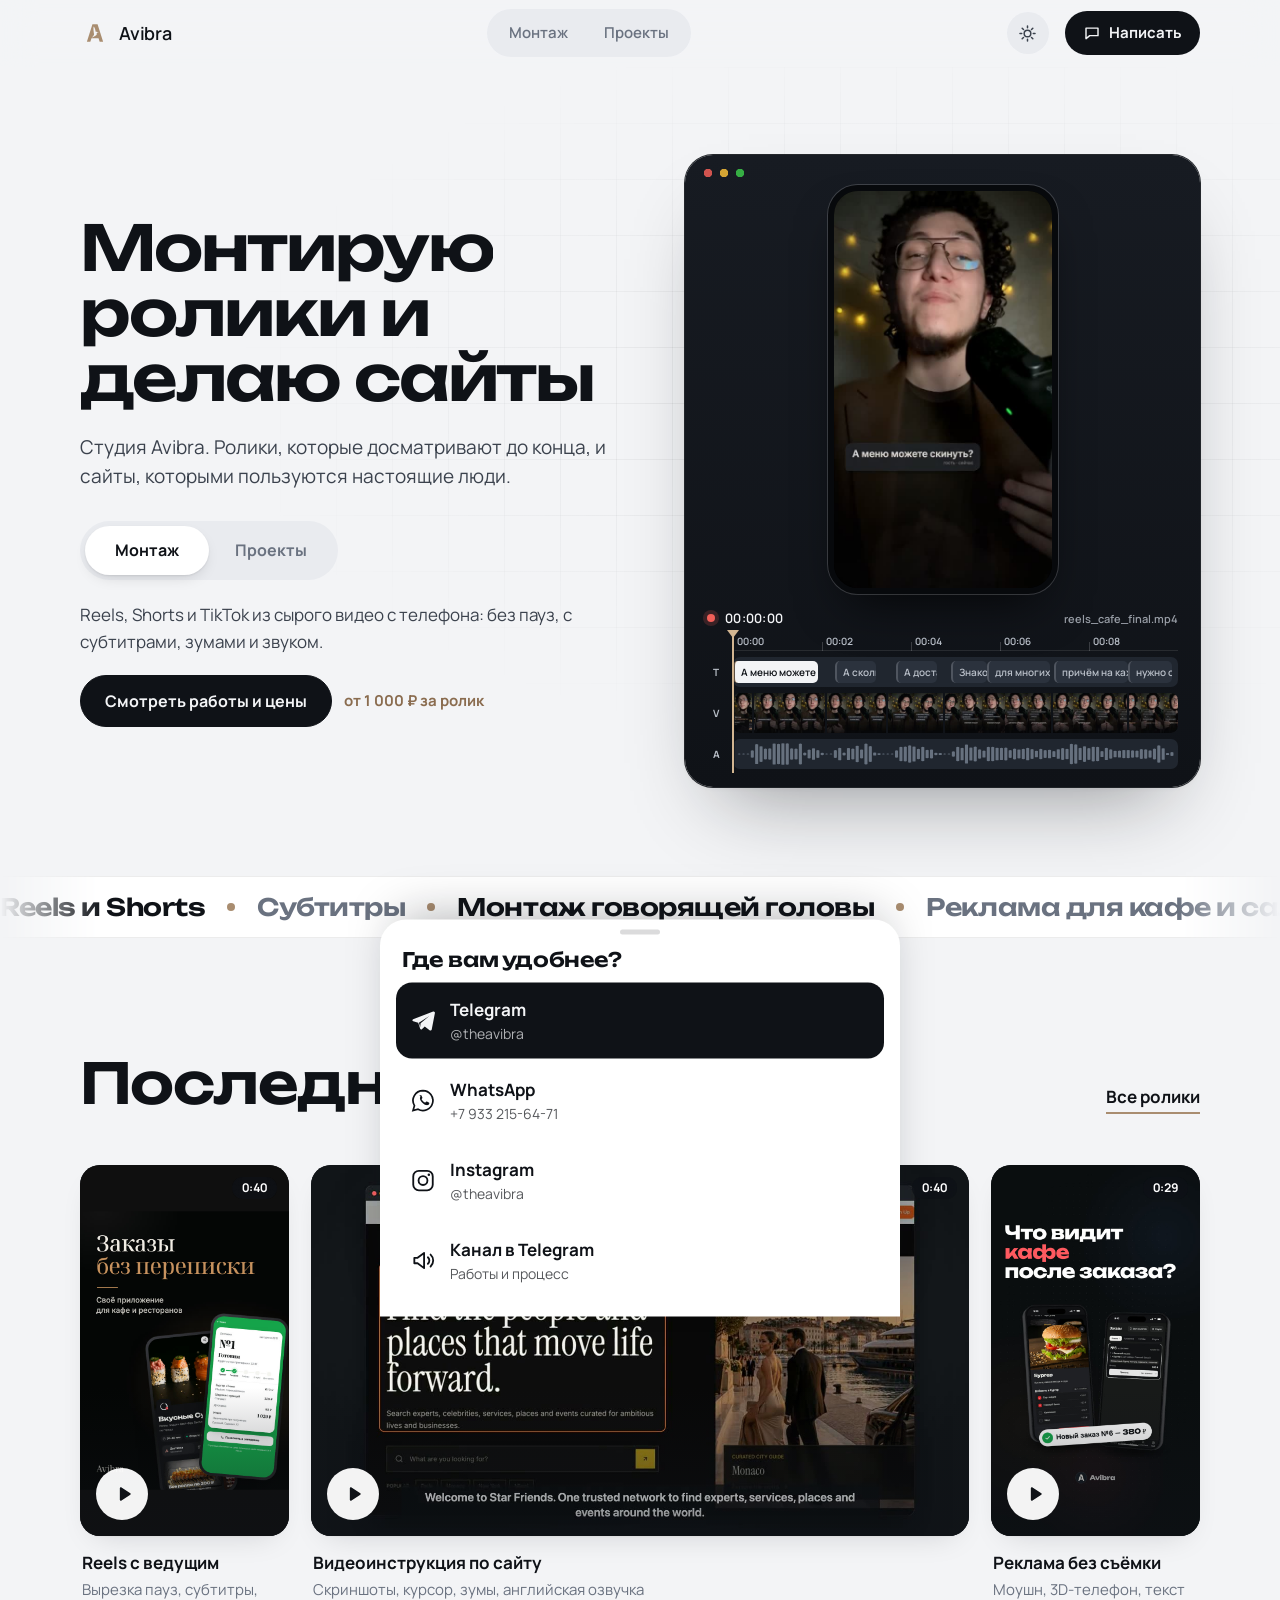
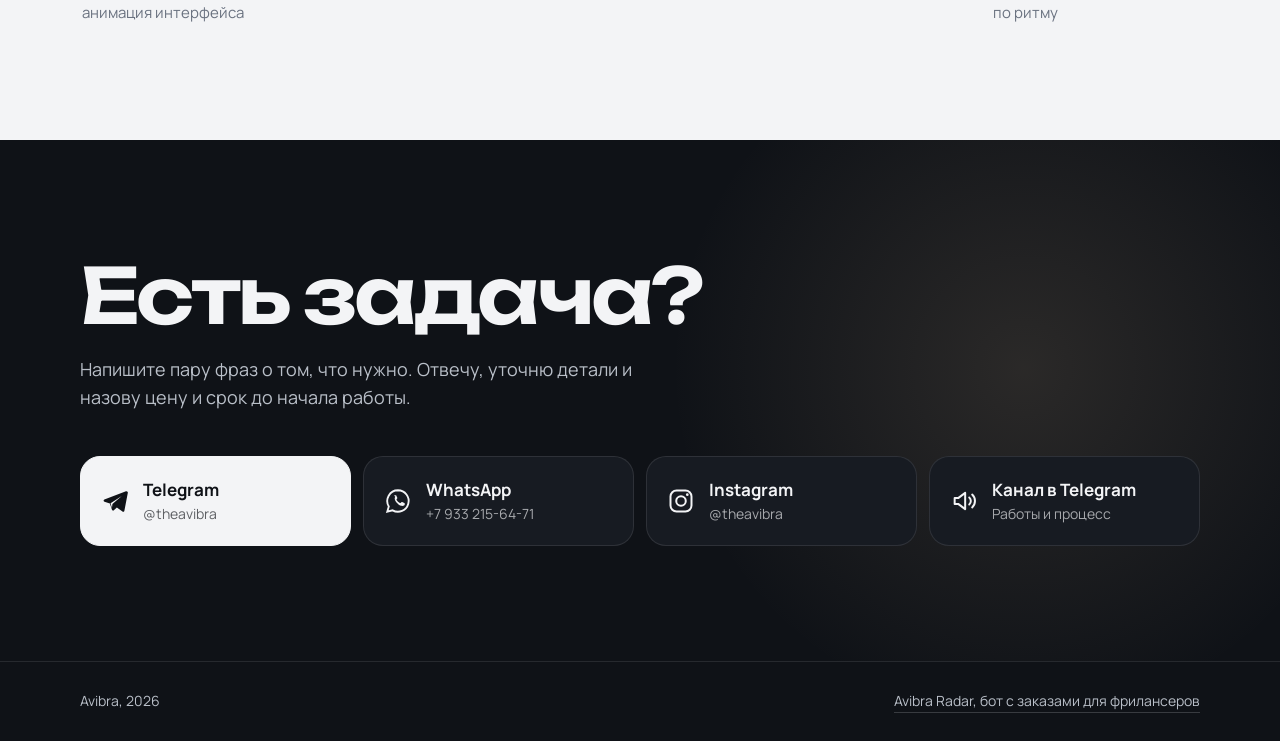
==== commit dab1eec1: "Переключатель темы, проект для кафе, обложка 9:16, кэш и оптимизация Co-Authored-By: Claude Opus 5.5" ====
--- a/index.html
+++ b/index.html
@@ -3,8 +3,8 @@
 <head>
 <meta charset="utf-8">
 <meta name="viewport" content="width=device-width, initial-scale=1, viewport-fit=cover">
-<meta name="theme-color" content="#F3F4F6">
-<meta name="color-scheme" content="light">
+<meta name="theme-color" media="(prefers-color-scheme: light)" content="#F3F4F6"><meta name="theme-color" media="(prefers-color-scheme: dark)" content="#0E1115">
+<meta name="color-scheme" content="light dark">
 
 <title>Avibra: монтаж Reels, сайты и боты</title>
 <meta name="description" content="Монтирую Reels и короткие ролики, делаю сайты, веб-приложения и Telegram-ботов. Цена и срок до начала работы.">
@@ -14,19 +14,20 @@
 <link rel="icon" href="/v2/avibra-favicon.svg" type="image/svg+xml">
 <link rel="preload" href="/v2/fonts/unbounded.woff2" as="font" type="font/woff2" crossorigin>
 <link rel="preload" href="/v2/fonts/manrope.woff2" as="font" type="font/woff2" crossorigin>
-<link rel="stylesheet" href="/v2/style.css?v=12">
-<script>document.documentElement.classList.add('js')</script>
+<link rel="stylesheet" href="/v2/style.css?v=15">
+<script>(function(d){d.classList.add('js');var t;try{t=localStorage.getItem('theme')}catch(e){}d.dataset.theme=t||(matchMedia('(prefers-color-scheme: dark)').matches?'dark':'light');if(t)d.dataset.themeFixed='1'})(document.documentElement)</script>
 </head>
 <body>
 <div class="progress" aria-hidden="true"></div>
 <header class="bar">
   <div class="bar-in">
-    <a class="logo" href="/" aria-label="Avibra, на главную"><svg aria-hidden="true"><use href="/v2/icons.svg#mark"/></svg><span>Avibra</span></a>
+    <a class="logo" href="/" aria-label="Avibra, на главную"><svg aria-hidden="true"><use href="/v2/icons.svg?v=15#mark"/></svg><span>Avibra</span></a>
     <nav class="switch" aria-label="Направления">
       <a href="/montazh/"><span class="t">Монтаж</span></a>
       <a href="/proekty/"><span class="t">Проекты</span></a>
     </nav>
-    <button class="bar-cta" type="button" data-write><svg aria-hidden="true"><use href="/v2/icons.svg#msg"/></svg><span>Написать</span></button>
+    <button class="theme" type="button" aria-label="Сменить тему" title="Сменить тему"><svg aria-hidden="true"><use href="/v2/icons.svg?v=15#sun"/></svg><svg aria-hidden="true"><use href="/v2/icons.svg?v=15#moon"/></svg></button>
+    <button class="bar-cta" type="button" data-write><svg aria-hidden="true"><use href="/v2/icons.svg?v=15#msg"/></svg><span>Написать</span></button>
   </div>
 </header>
 <main>
@@ -66,8 +67,8 @@
 </div>
 </div>
       <div class="stage-p"><div class="fan" aria-label="Экраны моих проектов">
-  <div class="fan-in"><figure style="--k:0"><img src="/assets/zapis-home.webp" alt="Zapis: онлайн-запись в автосервис" width="778" height="1688" loading="lazy"></figure><figure style="--k:1"><img src="/assets/qayd-home.webp" alt="Qayd: учёт для магазина в Telegram" width="778" height="1688" loading="lazy"></figure><figure style="--k:2"><img src="/assets/zapis-book.webp" alt="Zapis: выбор свободного времени" width="778" height="1688" loading="lazy"></figure><figure style="--k:3"><img src="/assets/zapis-admin.webp" alt="Zapis: записи у владельца" width="778" height="1688" loading="lazy"></figure></div>
-  <p class="fan-cap"><b>Zapis</b><span>онлайн-запись в автосервис</span></p>
+  <div class="fan-in"><figure style="--k:0"><img src="/assets/zapis-home.webp" alt="Онлайн-запись: страница автосервиса" width="778" height="1688" loading="lazy" decoding="async"></figure><figure style="--k:1"><img src="/assets/qayd-home.webp" alt="Qayd: учёт для магазина в Telegram" width="778" height="1688" loading="lazy" decoding="async"></figure><figure style="--k:2"><img src="/assets/zakaz-menu.webp" alt="Приём заказов: меню кафе по QR-коду" width="778" height="1688" loading="lazy" decoding="async"></figure><figure style="--k:3"><img src="/assets/zakaz-status.webp" alt="Приём заказов: статус заказа у гостя" width="778" height="1688" loading="lazy" decoding="async"></figure></div>
+  <p class="fan-cap"><b>Онлайн-запись</b><span>страница автосервиса</span></p>
 </div>
 </div>
     </div>
@@ -81,25 +82,25 @@
     <div class="works">
 <figure class="work tall">
   <button class="work-play" type="button" data-src="/assets/video/reel-cafe.mp4" data-kind="tall" aria-label="Смотреть со звуком: Reels с ведущим">
-    <img src="/assets/video/reel-poster-v2.jpg" alt="" loading="lazy">
+    <img src="/assets/video/reel-poster-916.jpg" alt="" loading="lazy" decoding="async">
     <span class="dur">0:40</span>
-    <span class="play"><svg aria-hidden="true"><use href="/v2/icons.svg#play"/></svg></span>
+    <span class="play"><svg aria-hidden="true"><use href="/v2/icons.svg?v=15#play"/></svg></span>
   </button>
   <figcaption><b>Reels с ведущим</b><span>Вырезка пауз, субтитры, анимация интерфейса</span></figcaption>
 </figure>
 <figure class="work wide">
   <button class="work-play" type="button" data-src="/assets/video/guide-demo.mp4" data-kind="wide" aria-label="Смотреть со звуком: Видеоинструкция по сайту">
-    <img src="/assets/video/guide-poster.jpg" alt="" loading="lazy">
+    <img src="/assets/video/guide-poster.jpg" alt="" loading="lazy" decoding="async">
     <span class="dur">0:40</span>
-    <span class="play"><svg aria-hidden="true"><use href="/v2/icons.svg#play"/></svg></span>
+    <span class="play"><svg aria-hidden="true"><use href="/v2/icons.svg?v=15#play"/></svg></span>
   </button>
   <figcaption><b>Видеоинструкция по сайту</b><span>Скриншоты, курсор, зумы, английская озвучка</span></figcaption>
 </figure>
 <figure class="work tall">
   <button class="work-play" type="button" data-src="/assets/video/short-cafe.mp4" data-kind="tall" aria-label="Смотреть со звуком: Реклама без съёмки">
-    <img src="/assets/video/short-cover.jpg" alt="" loading="lazy">
+    <img src="/assets/video/short-cover.jpg" alt="" loading="lazy" decoding="async">
     <span class="dur">0:29</span>
-    <span class="play"><svg aria-hidden="true"><use href="/v2/icons.svg#play"/></svg></span>
+    <span class="play"><svg aria-hidden="true"><use href="/v2/icons.svg?v=15#play"/></svg></span>
   </button>
   <figcaption><b>Реклама без съёмки</b><span>Моушн, 3D-телефон, текст по ритму</span></figcaption>
 </figure>
@@ -113,10 +114,10 @@
     <h2>Есть задача?</h2>
     <p>Напишите пару фраз о том, что нужно. Отвечу, уточню детали и назову цену и срок до начала работы.</p>
     <div class="links">
-      <a href="https://t.me/theavibra" target="_blank" rel="noopener"><svg aria-hidden="true"><use href="/v2/icons.svg#tg"/></svg><b>Telegram</b><span>@theavibra</span></a>
-      <a href="https://wa.me/79332156471" target="_blank" rel="noopener"><svg aria-hidden="true"><use href="/v2/icons.svg#wa"/></svg><b>WhatsApp</b><span>+7 933 215-64-71</span></a>
-      <a href="https://www.instagram.com/theavibra/" target="_blank" rel="noopener"><svg aria-hidden="true"><use href="/v2/icons.svg#ig"/></svg><b>Instagram</b><span>@theavibra</span></a>
-      <a href="https://t.me/avibralog" target="_blank" rel="noopener"><svg aria-hidden="true"><use href="/v2/icons.svg#ch"/></svg><b>Канал в Telegram</b><span>Работы и процесс</span></a>
+      <a href="https://t.me/theavibra" target="_blank" rel="noopener"><svg aria-hidden="true"><use href="/v2/icons.svg?v=15#tg"/></svg><b>Telegram</b><span>@theavibra</span></a>
+      <a href="https://wa.me/79332156471" target="_blank" rel="noopener"><svg aria-hidden="true"><use href="/v2/icons.svg?v=15#wa"/></svg><b>WhatsApp</b><span>+7 933 215-64-71</span></a>
+      <a href="https://www.instagram.com/theavibra/" target="_blank" rel="noopener"><svg aria-hidden="true"><use href="/v2/icons.svg?v=15#ig"/></svg><b>Instagram</b><span>@theavibra</span></a>
+      <a href="https://t.me/avibralog" target="_blank" rel="noopener"><svg aria-hidden="true"><use href="/v2/icons.svg?v=15#ch"/></svg><b>Канал в Telegram</b><span>Работы и процесс</span></a>
     </div>
   </div>
 </section>
@@ -127,21 +128,21 @@
   </div>
 </footer>
 
-<button class="fab" type="button" data-write><svg aria-hidden="true"><use href="/v2/icons.svg#msg"/></svg>Написать</button>
+<button class="fab" type="button" data-write><svg aria-hidden="true"><use href="/v2/icons.svg?v=15#msg"/></svg>Написать</button>
 <div class="sheet-bg"></div>
 <div class="sheet" role="dialog" aria-label="Как связаться">
   <div class="grab"></div>
   <h3>Где вам удобнее?</h3>
-  <a href="https://t.me/theavibra" target="_blank" rel="noopener"><svg aria-hidden="true"><use href="/v2/icons.svg#tg"/></svg><b>Telegram</b><span>@theavibra</span></a>
-  <a href="https://wa.me/79332156471" target="_blank" rel="noopener"><svg aria-hidden="true"><use href="/v2/icons.svg#wa"/></svg><b>WhatsApp</b><span>+7 933 215-64-71</span></a>
-  <a href="https://www.instagram.com/theavibra/" target="_blank" rel="noopener"><svg aria-hidden="true"><use href="/v2/icons.svg#ig"/></svg><b>Instagram</b><span>@theavibra</span></a>
-  <a href="https://t.me/avibralog" target="_blank" rel="noopener"><svg aria-hidden="true"><use href="/v2/icons.svg#ch"/></svg><b>Канал в Telegram</b><span>Работы и процесс</span></a>
+  <a href="https://t.me/theavibra" target="_blank" rel="noopener"><svg aria-hidden="true"><use href="/v2/icons.svg?v=15#tg"/></svg><b>Telegram</b><span>@theavibra</span></a>
+  <a href="https://wa.me/79332156471" target="_blank" rel="noopener"><svg aria-hidden="true"><use href="/v2/icons.svg?v=15#wa"/></svg><b>WhatsApp</b><span>+7 933 215-64-71</span></a>
+  <a href="https://www.instagram.com/theavibra/" target="_blank" rel="noopener"><svg aria-hidden="true"><use href="/v2/icons.svg?v=15#ig"/></svg><b>Instagram</b><span>@theavibra</span></a>
+  <a href="https://t.me/avibralog" target="_blank" rel="noopener"><svg aria-hidden="true"><use href="/v2/icons.svg?v=15#ch"/></svg><b>Канал в Telegram</b><span>Работы и процесс</span></a>
 </div>
 
 <dialog class="lb" aria-label="Просмотр видео">
-  <button class="lb-x" type="button" aria-label="Закрыть"><svg aria-hidden="true"><use href="/v2/icons.svg#x"/></svg></button>
+  <button class="lb-x" type="button" aria-label="Закрыть"><svg aria-hidden="true"><use href="/v2/icons.svg?v=15#x"/></svg></button>
   <div class="lb-box"></div>
 </dialog>
-<script src="/v2/main.js?v=12" defer></script>
+<script src="/v2/main.js?v=15" defer></script>
 </body>
 </html>
--- a/v2/style.css
+++ b/v2/style.css
@@ -19,9 +19,19 @@
   --shadow:0 1px 2px rgba(15,18,23,.04),0 12px 32px -16px rgba(15,18,23,.18);
   --shadow-lg:0 2px 4px rgba(15,18,23,.04),0 40px 80px -36px rgba(15,18,23,.45);
 }
+/* dark theme: chosen in the header or taken from the device (data-theme is set before the first paint) */
+:root[data-theme=dark]{
+    --bg:#0E1115;--surf:#161A20;--surf2:#1E232B;
+    --fg:#EEF0F3;--fg2:#B4BAC3;--mute:#8A929E;
+    --line:rgba(238,240,243,.08);--line2:rgba(238,240,243,.16);
+    --night:#1A1F27;--night2:#20262F;--night3:#2A313B;--night4:#353D48;
+    --brd:#C9AC88;
+    --shadow:0 1px 2px rgba(0,0,0,.3),0 12px 32px -16px rgba(0,0,0,.6);
+    --shadow-lg:0 2px 4px rgba(0,0,0,.3),0 40px 80px -36px rgba(0,0,0,.85);
+}
 *,*::before,*::after{box-sizing:border-box}
 html{-webkit-text-size-adjust:100%;-webkit-tap-highlight-color:transparent;scroll-behavior:smooth;scroll-padding-top:80px}
-body{margin:0;background:var(--bg);color:var(--fg);font:400 17px/1.55 var(--fb);overflow-x:clip}
+body{margin:0;transition:background-color .35s,color .35s;background:var(--bg);color:var(--fg);font:400 17px/1.55 var(--fb);overflow-x:clip}
 img,video{display:block;max-width:100%;height:auto}
 a{color:inherit}
 h1,h2,h3{margin:0;font-family:var(--fd);font-weight:600;letter-spacing:-.02em;line-height:1.08}
@@ -62,6 +72,12 @@
 .switch a .t{position:relative;z-index:1}
 .switch a[aria-current]{color:var(--fg)}
 .switch .pill{position:absolute;inset:0;border-radius:999px;background:var(--surf);box-shadow:0 1px 2px rgba(15,18,23,.08),0 4px 12px -4px rgba(15,18,23,.12)}
+.theme{position:relative;width:42px;height:42px;border-radius:50%;display:grid;place-items:center;color:var(--fg2);background:var(--surf2);transition:background .2s,color .2s}
+.theme svg{grid-area:1/1;width:19px;height:19px;transition:transform .5s var(--spring),opacity .3s}
+.theme svg:last-child,[data-theme=dark] .theme svg:first-child{opacity:0;transform:rotate(-90deg) scale(.5)}
+[data-theme=dark] .theme svg:last-child{opacity:1;transform:none}
+@media (hover:hover) and (pointer:fine){.theme:hover{color:var(--fg)}}
+.theme:active{transform:scale(.92)}
 .bar-cta{display:flex;align-items:center;gap:8px;padding:10px 18px;border-radius:999px;background:var(--fg);color:var(--on);font-weight:700;font-size:15px;transition:transform .12s var(--e),background .2s}
 .bar-cta svg{width:18px;height:18px}
 .bar-cta:active,.btn:active{transform:scale(.96)}
@@ -71,6 +87,7 @@
   .switch{margin:0 0 0 auto}
   .switch a{padding:7px 14px;font-size:14px}
   .bar-cta{display:none}
+  .theme{width:38px;height:38px}
 }
 
 /* ---------- buttons ---------- */
@@ -95,7 +112,7 @@
 /* a faint grid of timeline ticks behind the hero, fading out to the sides */
 .hero::before{content:"";position:absolute;inset:0;background-image:linear-gradient(var(--line) 1px,transparent 1px),linear-gradient(90deg,var(--line) 1px,transparent 1px);background-size:56px 56px;mask-image:radial-gradient(70% 60% at 70% 40%,#000 0%,transparent 75%);-webkit-mask-image:radial-gradient(70% 60% at 70% 40%,#000 0%,transparent 75%);pointer-events:none}
 .hero-in{position:relative;display:grid;grid-template-columns:minmax(0,1.05fr) minmax(0,1fr);gap:clamp(32px,5vw,72px);align-items:center}
-.hero h1{font-size:clamp(38px,5.6vw,76px);font-weight:600;line-height:1.04;letter-spacing:-.035em;text-wrap:balance}
+.hero h1{font-size:clamp(36px,4.9vw,68px);hyphens:auto;-webkit-hyphens:auto;overflow-wrap:break-word;font-weight:600;line-height:1.04;letter-spacing:-.035em;text-wrap:balance}
 .lede{margin-top:22px;max-width:34em;font-size:clamp(17px,1.5vw,19px);color:var(--fg2)}
 .hero .row{margin-top:28px}
 .facts{margin-top:26px;display:flex;flex-wrap:wrap;gap:8px}
@@ -184,6 +201,7 @@
 /* ---------- running strip of what I do, between the hero and the sections ---------- */
 .marquee{position:relative;overflow:hidden;padding:18px 0;border-block:1px solid var(--line);background:var(--surf);mask-image:linear-gradient(90deg,transparent,#000 8%,#000 92%,transparent);-webkit-mask-image:linear-gradient(90deg,transparent,#000 8%,#000 92%,transparent)}
 .marquee-track{display:flex;width:max-content;animation:marquee 38s linear infinite}
+.marquee.off .marquee-track{animation-play-state:paused}
 .marquee span{display:flex;align-items:center;gap:22px;padding-right:22px;font:600 clamp(18px,2vw,24px)/1 var(--fd);letter-spacing:-.02em;white-space:nowrap;color:var(--fg)}
 .marquee span::after{content:"";width:8px;height:8px;border-radius:50%;background:var(--br);flex:none}
 .marquee span:nth-child(even){color:var(--mute)}
@@ -191,7 +209,7 @@
 @media (hover:hover){.marquee:hover .marquee-track{animation-play-state:paused}}
 
 /* ---------- sections ---------- */
-.sec{padding:clamp(64px,9vw,120px) 0}
+.sec{padding:clamp(64px,9vw,120px) 0;content-visibility:auto;contain-intrinsic-size:auto 900px}
 .sec+.sec{border-top:1px solid var(--line)}
 .sec-head{display:flex;flex-wrap:wrap;align-items:end;justify-content:space-between;gap:12px 32px;margin-bottom:clamp(28px,4vw,52px)}
 .sec-head h2{font-size:clamp(30px,4.4vw,56px)}
@@ -399,3 +417,14 @@
   .steps::after{transform:none}
   .marquee-track{animation:none}
 }
+
+/* dark theme: component tweaks placed last so they win over the base rules above */
+[data-theme=dark] .bar{background:rgba(14,17,21,.78)}
+[data-theme=dark] .bar.scrolled{background:rgba(14,17,21,.9)}
+[data-theme=dark] .btn-main,[data-theme=dark] .bar-cta,[data-theme=dark] .fab,[data-theme=dark] .sheet a:first-of-type{background:var(--fg);color:var(--bg);border-color:var(--fg)}
+@media (hover:hover) and (pointer:fine){[data-theme=dark] .btn-main:hover,[data-theme=dark] .bar-cta:hover{background:#fff}}
+[data-theme=dark] .play{background:rgba(238,240,243,.95)}
+[data-theme=dark] .contact{background:#151A21}
+[data-theme=dark] .foot{background:#151A21}
+[data-theme=dark] .tier.pick{background:var(--night3);border-color:var(--br)}
+[data-theme=dark] .editor{box-shadow:0 0 0 1px var(--nline2),var(--shadow-lg)}
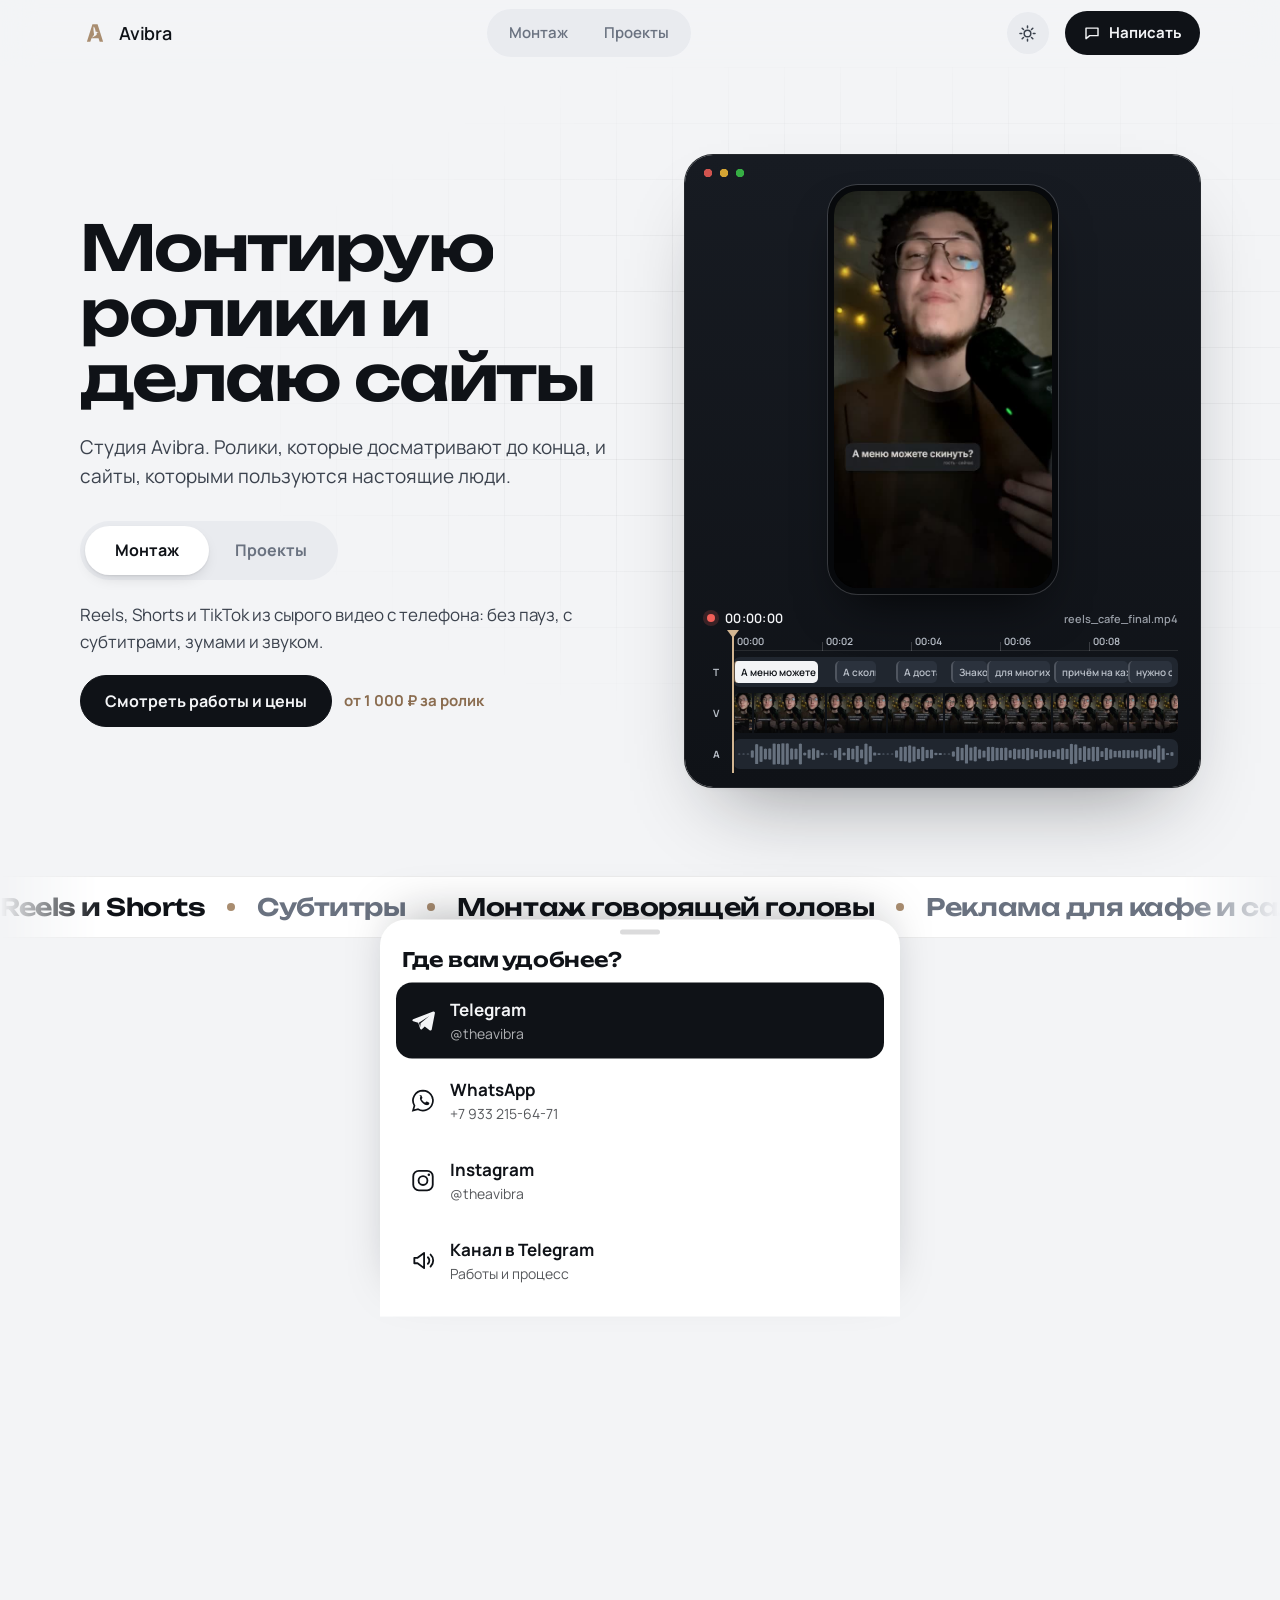
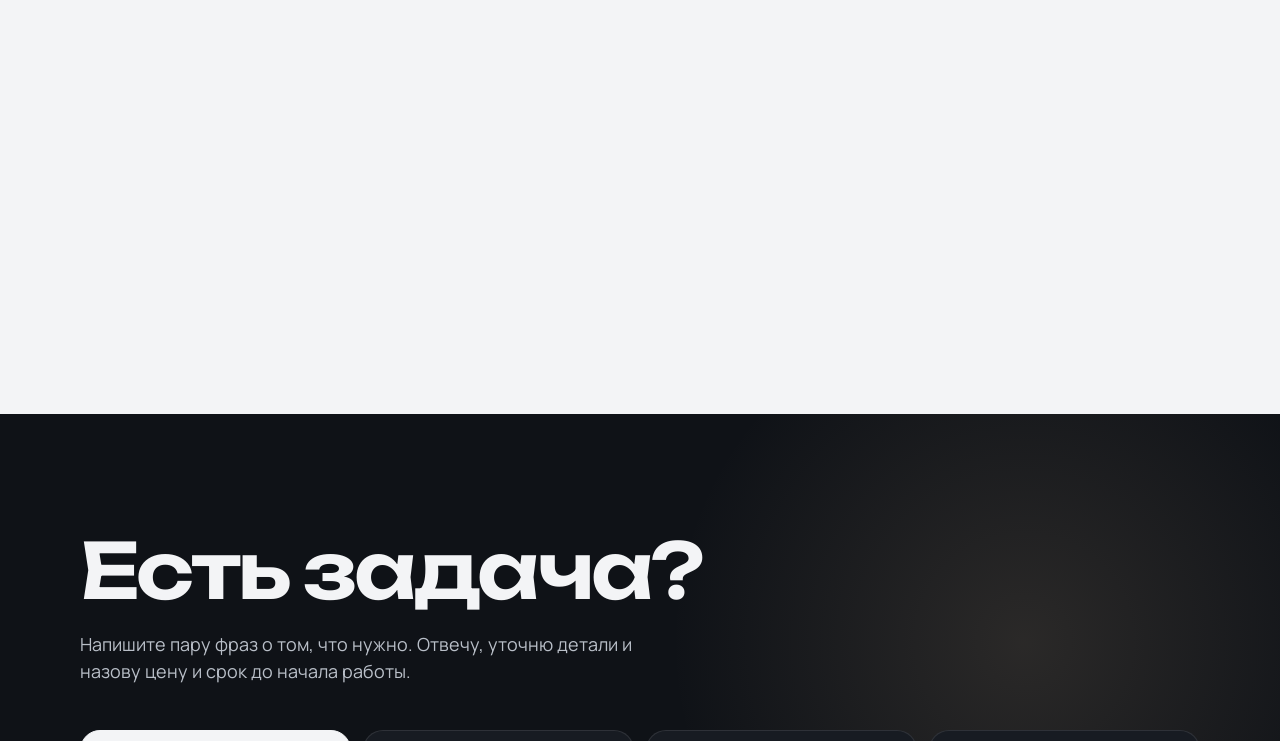
==== commit 0c4b3323: "Цены монтажа: предоплата 50%, пробный фрагмент, −20% на первый ролик; демо суши в тёмной теме; ссылк" ====
--- a/index.html
+++ b/index.html
@@ -14,20 +14,20 @@
 <link rel="icon" href="/v2/avibra-favicon.svg" type="image/svg+xml">
 <link rel="preload" href="/v2/fonts/unbounded.woff2" as="font" type="font/woff2" crossorigin>
 <link rel="preload" href="/v2/fonts/manrope.woff2" as="font" type="font/woff2" crossorigin>
-<link rel="stylesheet" href="/v2/style.css?v=15">
+<link rel="stylesheet" href="/v2/style.css?v=16">
 <script>(function(d){d.classList.add('js');var t;try{t=localStorage.getItem('theme')}catch(e){}d.dataset.theme=t||(matchMedia('(prefers-color-scheme: dark)').matches?'dark':'light');if(t)d.dataset.themeFixed='1'})(document.documentElement)</script>
 </head>
 <body>
 <div class="progress" aria-hidden="true"></div>
 <header class="bar">
   <div class="bar-in">
-    <a class="logo" href="/" aria-label="Avibra, на главную"><svg aria-hidden="true"><use href="/v2/icons.svg?v=15#mark"/></svg><span>Avibra</span></a>
+    <a class="logo" href="/" aria-label="Avibra, на главную"><svg aria-hidden="true"><use href="/v2/icons.svg?v=16#mark"/></svg><span>Avibra</span></a>
     <nav class="switch" aria-label="Направления">
       <a href="/montazh/"><span class="t">Монтаж</span></a>
       <a href="/proekty/"><span class="t">Проекты</span></a>
     </nav>
-    <button class="theme" type="button" aria-label="Сменить тему" title="Сменить тему"><svg aria-hidden="true"><use href="/v2/icons.svg?v=15#sun"/></svg><svg aria-hidden="true"><use href="/v2/icons.svg?v=15#moon"/></svg></button>
-    <button class="bar-cta" type="button" data-write><svg aria-hidden="true"><use href="/v2/icons.svg?v=15#msg"/></svg><span>Написать</span></button>
+    <button class="theme" type="button" aria-label="Сменить тему" title="Сменить тему"><svg aria-hidden="true"><use href="/v2/icons.svg?v=16#sun"/></svg><svg aria-hidden="true"><use href="/v2/icons.svg?v=16#moon"/></svg></button>
+    <button class="bar-cta" type="button" data-write><svg aria-hidden="true"><use href="/v2/icons.svg?v=16#msg"/></svg><span>Написать</span></button>
   </div>
 </header>
 <main>
@@ -67,7 +67,7 @@
 </div>
 </div>
       <div class="stage-p"><div class="fan" aria-label="Экраны моих проектов">
-  <div class="fan-in"><figure style="--k:0"><img src="/assets/zapis-home.webp" alt="Онлайн-запись: страница автосервиса" width="778" height="1688" loading="lazy" decoding="async"></figure><figure style="--k:1"><img src="/assets/qayd-home.webp" alt="Qayd: учёт для магазина в Telegram" width="778" height="1688" loading="lazy" decoding="async"></figure><figure style="--k:2"><img src="/assets/zakaz-menu.webp" alt="Приём заказов: меню кафе по QR-коду" width="778" height="1688" loading="lazy" decoding="async"></figure><figure style="--k:3"><img src="/assets/zakaz-status.webp" alt="Приём заказов: статус заказа у гостя" width="778" height="1688" loading="lazy" decoding="async"></figure></div>
+  <div class="fan-in"><figure style="--k:0"><img src="/assets/zapis-home.webp" alt="Онлайн-запись: страница автосервиса" width="778" height="1688" loading="lazy" decoding="async"></figure><figure style="--k:1"><img src="/assets/qayd-home.webp" alt="Qayd: учёт для магазина в Telegram" width="778" height="1688" loading="lazy" decoding="async"></figure><figure style="--k:2"><img src="/assets/sushi-menu.webp" alt="Приём заказов: меню кафе по QR-коду" width="778" height="1688" loading="lazy" decoding="async"></figure><figure style="--k:3"><img src="/assets/sushi-cart.webp" alt="Приём заказов: корзина и доставка" width="778" height="1688" loading="lazy" decoding="async"></figure></div>
   <p class="fan-cap"><b>Онлайн-запись</b><span>страница автосервиса</span></p>
 </div>
 </div>
@@ -84,7 +84,7 @@
   <button class="work-play" type="button" data-src="/assets/video/reel-cafe.mp4" data-kind="tall" aria-label="Смотреть со звуком: Reels с ведущим">
     <img src="/assets/video/reel-poster-916.jpg" alt="" loading="lazy" decoding="async">
     <span class="dur">0:40</span>
-    <span class="play"><svg aria-hidden="true"><use href="/v2/icons.svg?v=15#play"/></svg></span>
+    <span class="play"><svg aria-hidden="true"><use href="/v2/icons.svg?v=16#play"/></svg></span>
   </button>
   <figcaption><b>Reels с ведущим</b><span>Вырезка пауз, субтитры, анимация интерфейса</span></figcaption>
 </figure>
@@ -92,7 +92,7 @@
   <button class="work-play" type="button" data-src="/assets/video/guide-demo.mp4" data-kind="wide" aria-label="Смотреть со звуком: Видеоинструкция по сайту">
     <img src="/assets/video/guide-poster.jpg" alt="" loading="lazy" decoding="async">
     <span class="dur">0:40</span>
-    <span class="play"><svg aria-hidden="true"><use href="/v2/icons.svg?v=15#play"/></svg></span>
+    <span class="play"><svg aria-hidden="true"><use href="/v2/icons.svg?v=16#play"/></svg></span>
   </button>
   <figcaption><b>Видеоинструкция по сайту</b><span>Скриншоты, курсор, зумы, английская озвучка</span></figcaption>
 </figure>
@@ -100,7 +100,7 @@
   <button class="work-play" type="button" data-src="/assets/video/short-cafe.mp4" data-kind="tall" aria-label="Смотреть со звуком: Реклама без съёмки">
     <img src="/assets/video/short-cover.jpg" alt="" loading="lazy" decoding="async">
     <span class="dur">0:29</span>
-    <span class="play"><svg aria-hidden="true"><use href="/v2/icons.svg?v=15#play"/></svg></span>
+    <span class="play"><svg aria-hidden="true"><use href="/v2/icons.svg?v=16#play"/></svg></span>
   </button>
   <figcaption><b>Реклама без съёмки</b><span>Моушн, 3D-телефон, текст по ритму</span></figcaption>
 </figure>
@@ -114,10 +114,10 @@
     <h2>Есть задача?</h2>
     <p>Напишите пару фраз о том, что нужно. Отвечу, уточню детали и назову цену и срок до начала работы.</p>
     <div class="links">
-      <a href="https://t.me/theavibra" target="_blank" rel="noopener"><svg aria-hidden="true"><use href="/v2/icons.svg?v=15#tg"/></svg><b>Telegram</b><span>@theavibra</span></a>
-      <a href="https://wa.me/79332156471" target="_blank" rel="noopener"><svg aria-hidden="true"><use href="/v2/icons.svg?v=15#wa"/></svg><b>WhatsApp</b><span>+7 933 215-64-71</span></a>
-      <a href="https://www.instagram.com/theavibra/" target="_blank" rel="noopener"><svg aria-hidden="true"><use href="/v2/icons.svg?v=15#ig"/></svg><b>Instagram</b><span>@theavibra</span></a>
-      <a href="https://t.me/avibralog" target="_blank" rel="noopener"><svg aria-hidden="true"><use href="/v2/icons.svg?v=15#ch"/></svg><b>Канал в Telegram</b><span>Работы и процесс</span></a>
+      <a href="https://t.me/theavibra" target="_blank" rel="noopener"><svg aria-hidden="true"><use href="/v2/icons.svg?v=16#tg"/></svg><b>Telegram</b><span>@theavibra</span></a>
+      <a href="https://wa.me/79332156471" target="_blank" rel="noopener"><svg aria-hidden="true"><use href="/v2/icons.svg?v=16#wa"/></svg><b>WhatsApp</b><span>+7 933 215-64-71</span></a>
+      <a href="https://www.instagram.com/theavibra/" target="_blank" rel="noopener"><svg aria-hidden="true"><use href="/v2/icons.svg?v=16#ig"/></svg><b>Instagram</b><span>@theavibra</span></a>
+      <a href="https://t.me/avibralog" target="_blank" rel="noopener"><svg aria-hidden="true"><use href="/v2/icons.svg?v=16#ch"/></svg><b>Канал в Telegram</b><span>Работы и процесс</span></a>
     </div>
   </div>
 </section>
@@ -128,21 +128,21 @@
   </div>
 </footer>
 
-<button class="fab" type="button" data-write><svg aria-hidden="true"><use href="/v2/icons.svg?v=15#msg"/></svg>Написать</button>
+<button class="fab" type="button" data-write><svg aria-hidden="true"><use href="/v2/icons.svg?v=16#msg"/></svg>Написать</button>
 <div class="sheet-bg"></div>
 <div class="sheet" role="dialog" aria-label="Как связаться">
   <div class="grab"></div>
   <h3>Где вам удобнее?</h3>
-  <a href="https://t.me/theavibra" target="_blank" rel="noopener"><svg aria-hidden="true"><use href="/v2/icons.svg?v=15#tg"/></svg><b>Telegram</b><span>@theavibra</span></a>
-  <a href="https://wa.me/79332156471" target="_blank" rel="noopener"><svg aria-hidden="true"><use href="/v2/icons.svg?v=15#wa"/></svg><b>WhatsApp</b><span>+7 933 215-64-71</span></a>
-  <a href="https://www.instagram.com/theavibra/" target="_blank" rel="noopener"><svg aria-hidden="true"><use href="/v2/icons.svg?v=15#ig"/></svg><b>Instagram</b><span>@theavibra</span></a>
-  <a href="https://t.me/avibralog" target="_blank" rel="noopener"><svg aria-hidden="true"><use href="/v2/icons.svg?v=15#ch"/></svg><b>Канал в Telegram</b><span>Работы и процесс</span></a>
+  <a href="https://t.me/theavibra" target="_blank" rel="noopener"><svg aria-hidden="true"><use href="/v2/icons.svg?v=16#tg"/></svg><b>Telegram</b><span>@theavibra</span></a>
+  <a href="https://wa.me/79332156471" target="_blank" rel="noopener"><svg aria-hidden="true"><use href="/v2/icons.svg?v=16#wa"/></svg><b>WhatsApp</b><span>+7 933 215-64-71</span></a>
+  <a href="https://www.instagram.com/theavibra/" target="_blank" rel="noopener"><svg aria-hidden="true"><use href="/v2/icons.svg?v=16#ig"/></svg><b>Instagram</b><span>@theavibra</span></a>
+  <a href="https://t.me/avibralog" target="_blank" rel="noopener"><svg aria-hidden="true"><use href="/v2/icons.svg?v=16#ch"/></svg><b>Канал в Telegram</b><span>Работы и процесс</span></a>
 </div>
 
 <dialog class="lb" aria-label="Просмотр видео">
-  <button class="lb-x" type="button" aria-label="Закрыть"><svg aria-hidden="true"><use href="/v2/icons.svg?v=15#x"/></svg></button>
+  <button class="lb-x" type="button" aria-label="Закрыть"><svg aria-hidden="true"><use href="/v2/icons.svg?v=16#x"/></svg></button>
   <div class="lb-box"></div>
 </dialog>
-<script src="/v2/main.js?v=15" defer></script>
+<script src="/v2/main.js?v=16" defer></script>
 </body>
 </html>
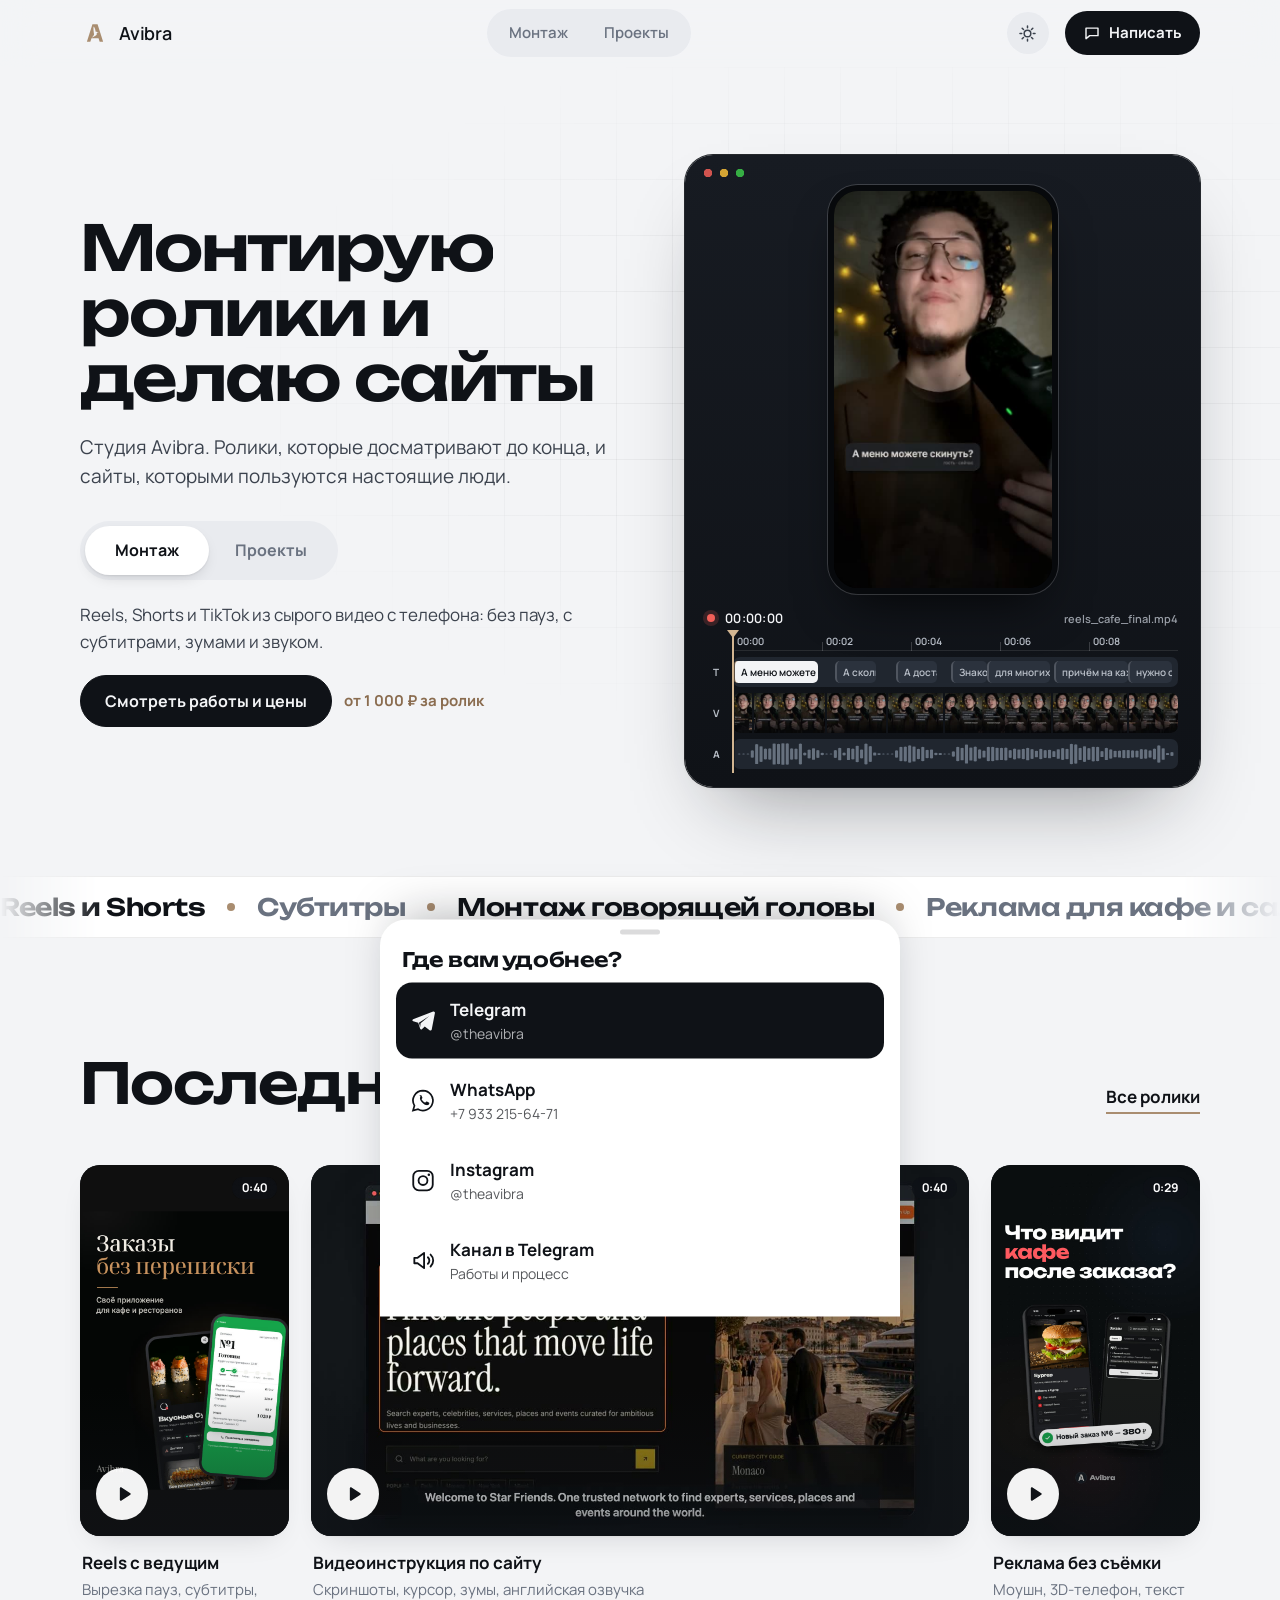
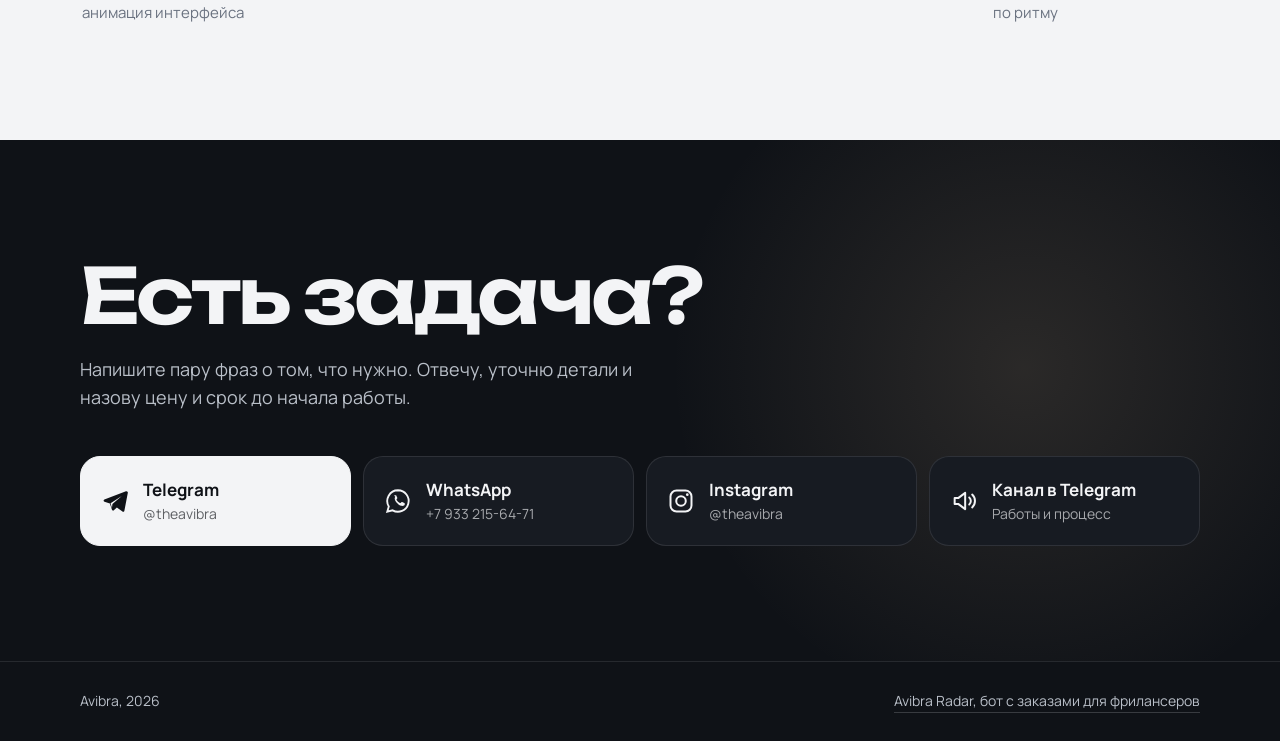
==== commit 8b40b3e7: "Projects: Avibra Deals (Telegram gifts monitor), V=17, cache v21 Co-Authored-By: Claude Opus 5.5 <no" ====
--- a/index.html
+++ b/index.html
@@ -14,20 +14,20 @@
 <link rel="icon" href="/v2/avibra-favicon.svg" type="image/svg+xml">
 <link rel="preload" href="/v2/fonts/unbounded.woff2" as="font" type="font/woff2" crossorigin>
 <link rel="preload" href="/v2/fonts/manrope.woff2" as="font" type="font/woff2" crossorigin>
-<link rel="stylesheet" href="/v2/style.css?v=16">
+<link rel="stylesheet" href="/v2/style.css?v=17">
 <script>(function(d){d.classList.add('js');var t;try{t=localStorage.getItem('theme')}catch(e){}d.dataset.theme=t||(matchMedia('(prefers-color-scheme: dark)').matches?'dark':'light');if(t)d.dataset.themeFixed='1'})(document.documentElement)</script>
 </head>
 <body>
 <div class="progress" aria-hidden="true"></div>
 <header class="bar">
   <div class="bar-in">
-    <a class="logo" href="/" aria-label="Avibra, на главную"><svg aria-hidden="true"><use href="/v2/icons.svg?v=16#mark"/></svg><span>Avibra</span></a>
+    <a class="logo" href="/" aria-label="Avibra, на главную"><svg aria-hidden="true"><use href="/v2/icons.svg?v=17#mark"/></svg><span>Avibra</span></a>
     <nav class="switch" aria-label="Направления">
       <a href="/montazh/"><span class="t">Монтаж</span></a>
       <a href="/proekty/"><span class="t">Проекты</span></a>
     </nav>
-    <button class="theme" type="button" aria-label="Сменить тему" title="Сменить тему"><svg aria-hidden="true"><use href="/v2/icons.svg?v=16#sun"/></svg><svg aria-hidden="true"><use href="/v2/icons.svg?v=16#moon"/></svg></button>
-    <button class="bar-cta" type="button" data-write><svg aria-hidden="true"><use href="/v2/icons.svg?v=16#msg"/></svg><span>Написать</span></button>
+    <button class="theme" type="button" aria-label="Сменить тему" title="Сменить тему"><svg aria-hidden="true"><use href="/v2/icons.svg?v=17#sun"/></svg><svg aria-hidden="true"><use href="/v2/icons.svg?v=17#moon"/></svg></button>
+    <button class="bar-cta" type="button" data-write><svg aria-hidden="true"><use href="/v2/icons.svg?v=17#msg"/></svg><span>Написать</span></button>
   </div>
 </header>
 <main>
@@ -84,7 +84,7 @@
   <button class="work-play" type="button" data-src="/assets/video/reel-cafe.mp4" data-kind="tall" aria-label="Смотреть со звуком: Reels с ведущим">
     <img src="/assets/video/reel-poster-916.jpg" alt="" loading="lazy" decoding="async">
     <span class="dur">0:40</span>
-    <span class="play"><svg aria-hidden="true"><use href="/v2/icons.svg?v=16#play"/></svg></span>
+    <span class="play"><svg aria-hidden="true"><use href="/v2/icons.svg?v=17#play"/></svg></span>
   </button>
   <figcaption><b>Reels с ведущим</b><span>Вырезка пауз, субтитры, анимация интерфейса</span></figcaption>
 </figure>
@@ -92,7 +92,7 @@
   <button class="work-play" type="button" data-src="/assets/video/guide-demo.mp4" data-kind="wide" aria-label="Смотреть со звуком: Видеоинструкция по сайту">
     <img src="/assets/video/guide-poster.jpg" alt="" loading="lazy" decoding="async">
     <span class="dur">0:40</span>
-    <span class="play"><svg aria-hidden="true"><use href="/v2/icons.svg?v=16#play"/></svg></span>
+    <span class="play"><svg aria-hidden="true"><use href="/v2/icons.svg?v=17#play"/></svg></span>
   </button>
   <figcaption><b>Видеоинструкция по сайту</b><span>Скриншоты, курсор, зумы, английская озвучка</span></figcaption>
 </figure>
@@ -100,7 +100,7 @@
   <button class="work-play" type="button" data-src="/assets/video/short-cafe.mp4" data-kind="tall" aria-label="Смотреть со звуком: Реклама без съёмки">
     <img src="/assets/video/short-cover.jpg" alt="" loading="lazy" decoding="async">
     <span class="dur">0:29</span>
-    <span class="play"><svg aria-hidden="true"><use href="/v2/icons.svg?v=16#play"/></svg></span>
+    <span class="play"><svg aria-hidden="true"><use href="/v2/icons.svg?v=17#play"/></svg></span>
   </button>
   <figcaption><b>Реклама без съёмки</b><span>Моушн, 3D-телефон, текст по ритму</span></figcaption>
 </figure>
@@ -114,10 +114,10 @@
     <h2>Есть задача?</h2>
     <p>Напишите пару фраз о том, что нужно. Отвечу, уточню детали и назову цену и срок до начала работы.</p>
     <div class="links">
-      <a href="https://t.me/theavibra" target="_blank" rel="noopener"><svg aria-hidden="true"><use href="/v2/icons.svg?v=16#tg"/></svg><b>Telegram</b><span>@theavibra</span></a>
-      <a href="https://wa.me/79332156471" target="_blank" rel="noopener"><svg aria-hidden="true"><use href="/v2/icons.svg?v=16#wa"/></svg><b>WhatsApp</b><span>+7 933 215-64-71</span></a>
-      <a href="https://www.instagram.com/theavibra/" target="_blank" rel="noopener"><svg aria-hidden="true"><use href="/v2/icons.svg?v=16#ig"/></svg><b>Instagram</b><span>@theavibra</span></a>
-      <a href="https://t.me/avibralog" target="_blank" rel="noopener"><svg aria-hidden="true"><use href="/v2/icons.svg?v=16#ch"/></svg><b>Канал в Telegram</b><span>Работы и процесс</span></a>
+      <a href="https://t.me/theavibra" target="_blank" rel="noopener"><svg aria-hidden="true"><use href="/v2/icons.svg?v=17#tg"/></svg><b>Telegram</b><span>@theavibra</span></a>
+      <a href="https://wa.me/79332156471" target="_blank" rel="noopener"><svg aria-hidden="true"><use href="/v2/icons.svg?v=17#wa"/></svg><b>WhatsApp</b><span>+7 933 215-64-71</span></a>
+      <a href="https://www.instagram.com/theavibra/" target="_blank" rel="noopener"><svg aria-hidden="true"><use href="/v2/icons.svg?v=17#ig"/></svg><b>Instagram</b><span>@theavibra</span></a>
+      <a href="https://t.me/avibralog" target="_blank" rel="noopener"><svg aria-hidden="true"><use href="/v2/icons.svg?v=17#ch"/></svg><b>Канал в Telegram</b><span>Работы и процесс</span></a>
     </div>
   </div>
 </section>
@@ -128,21 +128,21 @@
   </div>
 </footer>
 
-<button class="fab" type="button" data-write><svg aria-hidden="true"><use href="/v2/icons.svg?v=16#msg"/></svg>Написать</button>
+<button class="fab" type="button" data-write><svg aria-hidden="true"><use href="/v2/icons.svg?v=17#msg"/></svg>Написать</button>
 <div class="sheet-bg"></div>
 <div class="sheet" role="dialog" aria-label="Как связаться">
   <div class="grab"></div>
   <h3>Где вам удобнее?</h3>
-  <a href="https://t.me/theavibra" target="_blank" rel="noopener"><svg aria-hidden="true"><use href="/v2/icons.svg?v=16#tg"/></svg><b>Telegram</b><span>@theavibra</span></a>
-  <a href="https://wa.me/79332156471" target="_blank" rel="noopener"><svg aria-hidden="true"><use href="/v2/icons.svg?v=16#wa"/></svg><b>WhatsApp</b><span>+7 933 215-64-71</span></a>
-  <a href="https://www.instagram.com/theavibra/" target="_blank" rel="noopener"><svg aria-hidden="true"><use href="/v2/icons.svg?v=16#ig"/></svg><b>Instagram</b><span>@theavibra</span></a>
-  <a href="https://t.me/avibralog" target="_blank" rel="noopener"><svg aria-hidden="true"><use href="/v2/icons.svg?v=16#ch"/></svg><b>Канал в Telegram</b><span>Работы и процесс</span></a>
+  <a href="https://t.me/theavibra" target="_blank" rel="noopener"><svg aria-hidden="true"><use href="/v2/icons.svg?v=17#tg"/></svg><b>Telegram</b><span>@theavibra</span></a>
+  <a href="https://wa.me/79332156471" target="_blank" rel="noopener"><svg aria-hidden="true"><use href="/v2/icons.svg?v=17#wa"/></svg><b>WhatsApp</b><span>+7 933 215-64-71</span></a>
+  <a href="https://www.instagram.com/theavibra/" target="_blank" rel="noopener"><svg aria-hidden="true"><use href="/v2/icons.svg?v=17#ig"/></svg><b>Instagram</b><span>@theavibra</span></a>
+  <a href="https://t.me/avibralog" target="_blank" rel="noopener"><svg aria-hidden="true"><use href="/v2/icons.svg?v=17#ch"/></svg><b>Канал в Telegram</b><span>Работы и процесс</span></a>
 </div>
 
 <dialog class="lb" aria-label="Просмотр видео">
-  <button class="lb-x" type="button" aria-label="Закрыть"><svg aria-hidden="true"><use href="/v2/icons.svg?v=16#x"/></svg></button>
+  <button class="lb-x" type="button" aria-label="Закрыть"><svg aria-hidden="true"><use href="/v2/icons.svg?v=17#x"/></svg></button>
   <div class="lb-box"></div>
 </dialog>
-<script src="/v2/main.js?v=16" defer></script>
+<script src="/v2/main.js?v=17" defer></script>
 </body>
 </html>
